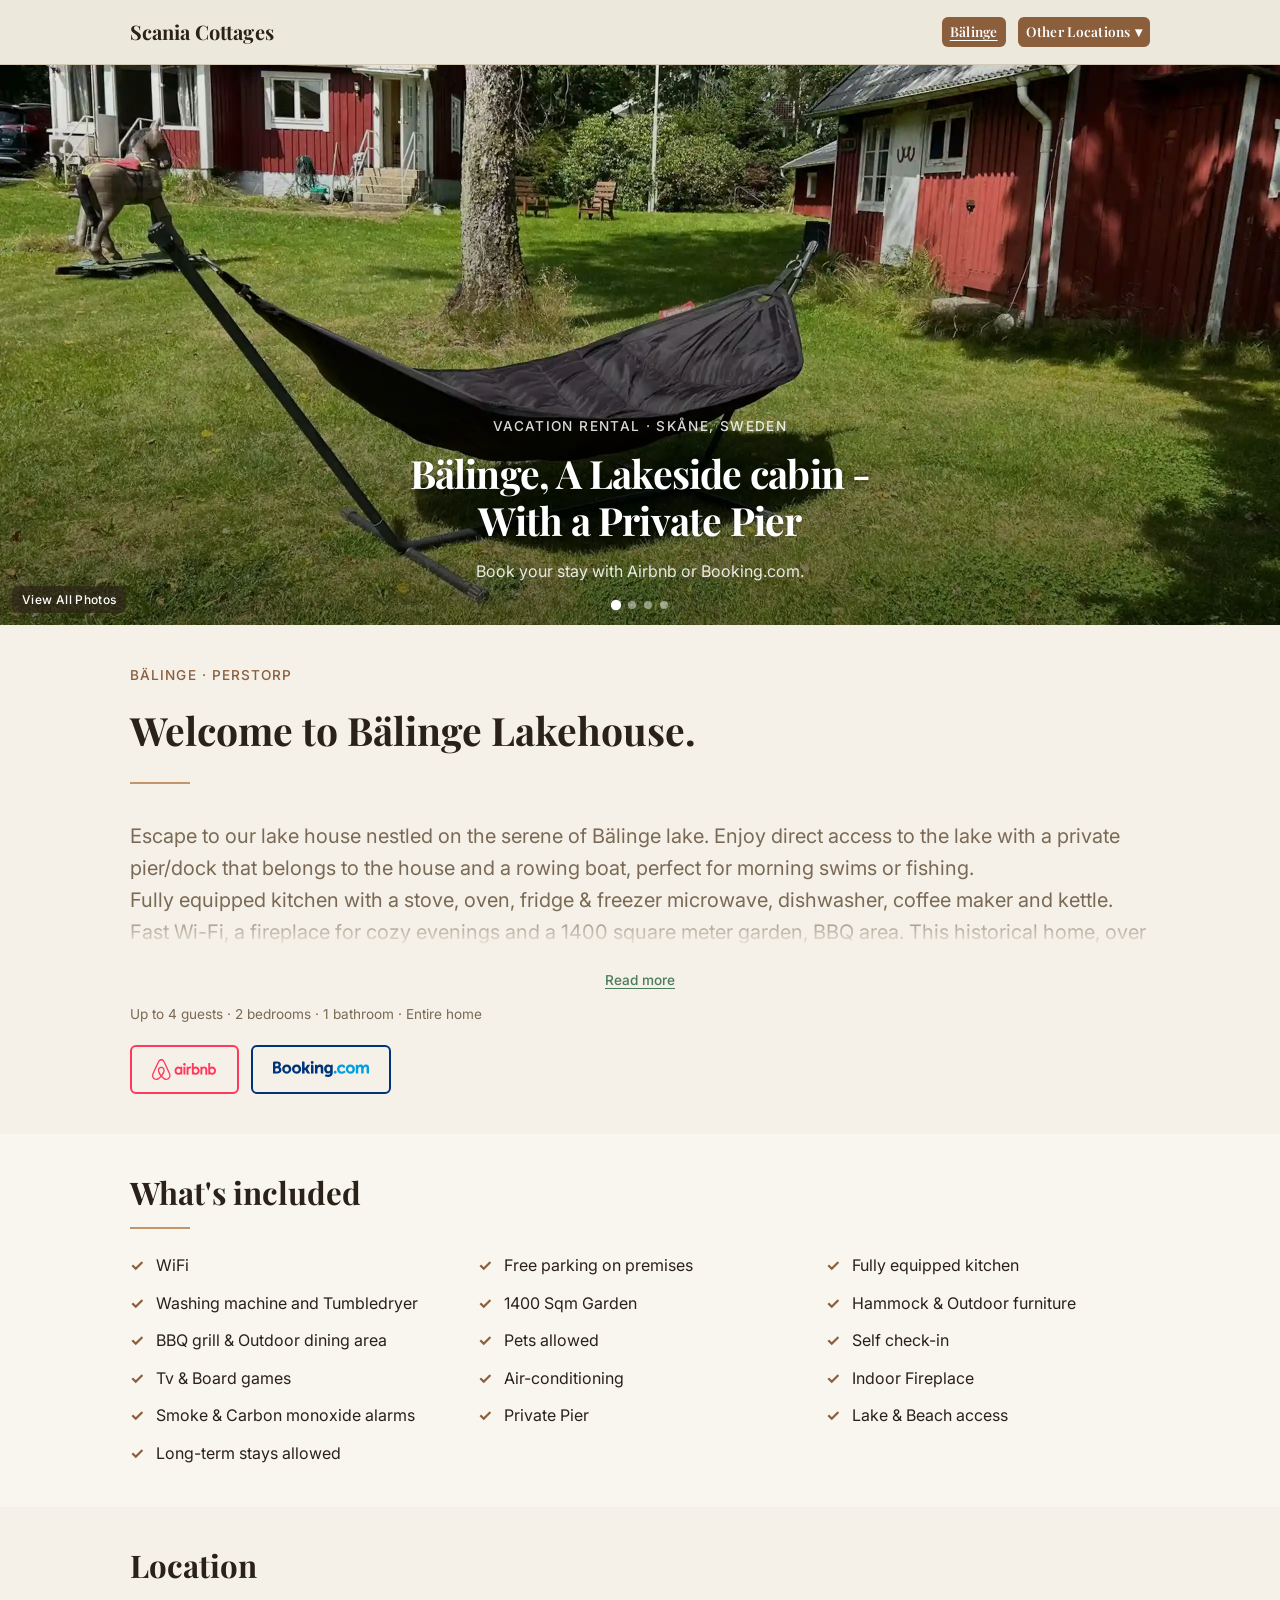
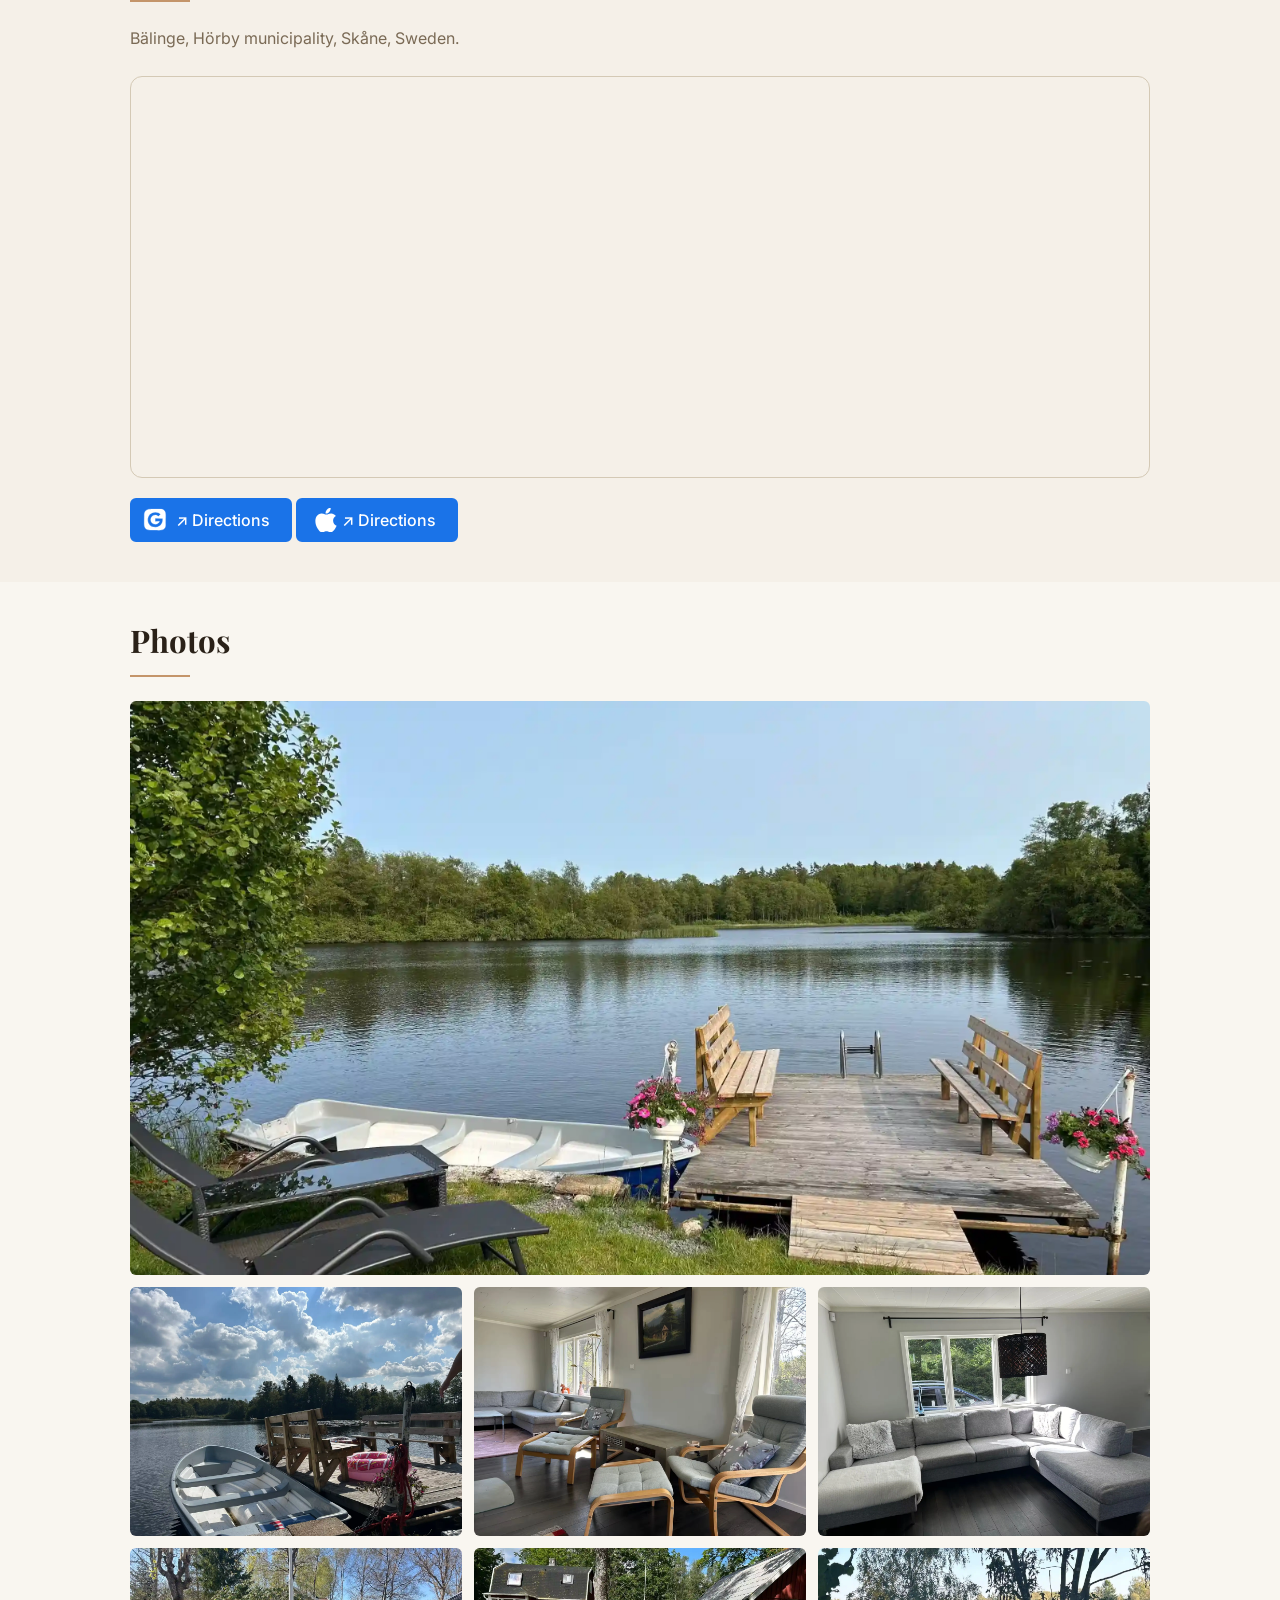
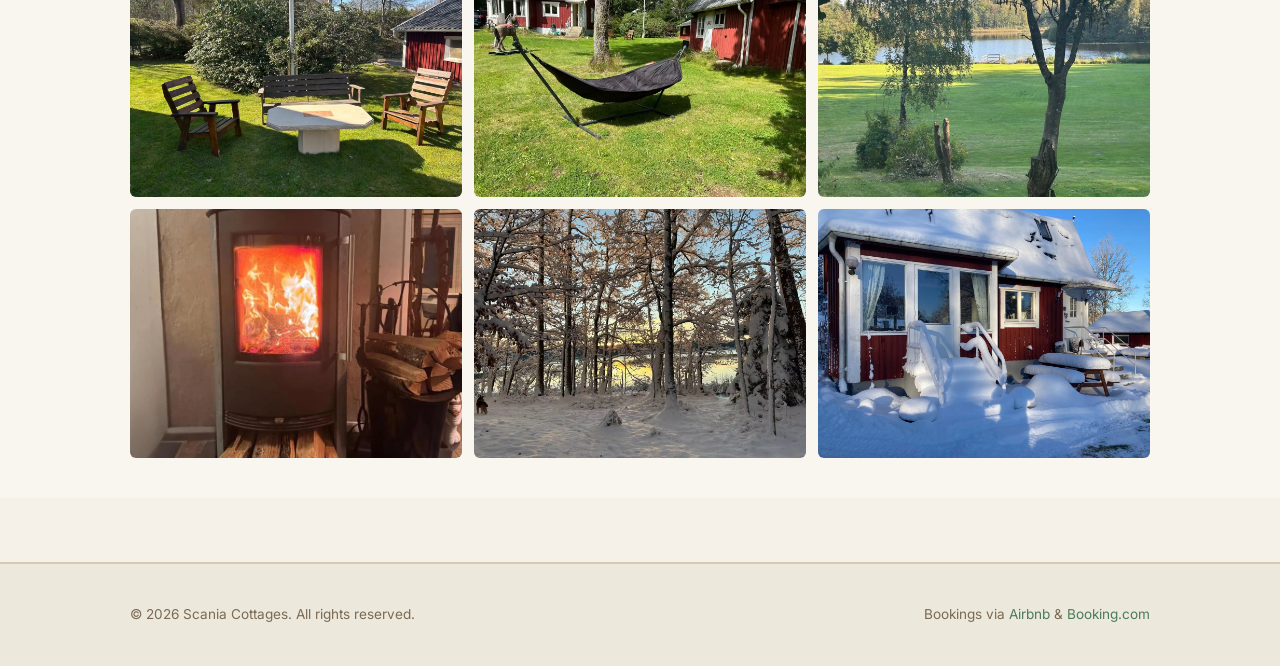
==== index.html @ afd73f27 "Filled out and started polishing Balinge Property page, corrections, added favicon altered behavior " ====
<!DOCTYPE html>
<!--
  index.html — Homepage (Bälinge)
  Airbnb & Booking.com Rentals Showcase Website
																  

  Page structure:
    1. <head>   — metadata, fonts, stylesheets
    2. <header> — site logo + navigation (same on all pages)
    3. <main>
         a. Hero image      — full-width, clicking opens the gallery lightbox
         b. Intro           — property title, description, quick facts
         c. Reviews         — two side-by-side image slideshows (Airbnb + Booking.com)
                              each with a static overall-rating image on top
         d. Map             — embedded Google Maps + Get Directions button
         e. Gallery         — photo grid (thumbnails open lightbox when clicked)
         f. Lightbox        — hidden overlay, activated by JS when photos are clicked
    4. <footer>
-->
<html lang="en">

<head>
  <!-- ============================================================
       META & SEO
	   
       charset: tells the browser this file uses UTF-8 text encoding
                (required for Swedish characters like ä, ö, å)
       viewport: makes the layout mobile-responsive
       description: shown in Google search results under the page title																	
																 
												   																	   
       ============================================================ -->
  <meta charset="UTF-8">
  <meta name="viewport" content="width=device-width, initial-scale=1.0">
  <meta name="description" content="Bälinge — Lake cottage with private pier by the lake in Bälinge, Skåne, Sweden. Book on Airbnb or Booking.com.">

  <title>Bälinge — Vacation Rental in Skåne, Sweden</title>

  <!-- ============================================================
       GOOGLE FONTS 
       We load two typefaces:
         - Playfair Display (headings): weight 700 (bold)
         - Inter (body text): weights 400 (normal) and 500 (medium)

       "display=swap" means the browser shows system fonts immediately
       while the custom fonts load in the background — no blank text.

       These must be loaded before style.css so the fonts are available
       when the stylesheet runs.							 								
       ============================================================ -->
  <link rel="preconnect" href="https://fonts.googleapis.com">
  <link rel="preconnect" href="https://fonts.gstatic.com" crossorigin>
  <link href="https://fonts.googleapis.com/css2?family=Inter:wght@400;500&family=Playfair+Display:wght@700&display=swap" rel="stylesheet">

  <!-- ============================================================
       STYLESHEETS
       ============================================================ -->
  <link rel="stylesheet" href="css/style.css">
  <link rel="stylesheet" href="css/gallery.css">
																	 

																   
			  
  <!-- ============================================================
       FAVICON
       TODO: Add a favicon.ico or favicon.png to the project root
       and uncomment the line below. A favicon is the small icon
       that appears in the browser tab.
       ============================================================ -->
  <link rel="icon" href="favicon.ico">
</head>

<body>

  <!-- ============================================================
       HEADER — identical on all pages
       Only change: aria-current="page" moves to the correct nav link
																	 

																		  
       ============================================================ -->
  <header class="site-header">
    <div class="container">

																	
      <!-- Site logo: clicking it always returns to the homepage -->
      <a href="./" class="site-logo">Scania Cottages</a>
        <!-- TODO: Finalize the client's preferred site/brand name -->

      <!-- aria-label names this nav region for screen readers,
           since a page can have more than one <nav> element -->
      <nav aria-label="Main navigation" class="nav">
        <!-- Current page — a real link back to this page. Styled
             identically to the "Other Locations" button, but it's an
             <a> since it's genuinely navigating (even if just to itself) -->
        <a href="./" class="nav-current" aria-current="page">Bälinge</a>

        <!-- Dropdown listing other properties. Only one entry today,
             but this structure holds more without needing a redesign
             once additional properties are added. -->
        <div class="nav-dropdown" data-nav-dropdown>
          <button
            class="nav-dropdown__toggle"
            data-nav-dropdown-toggle
            aria-haspopup="true"
            aria-expanded="false"
          >
            Other Locations
            <span class="nav-dropdown__caret" aria-hidden="true">▾</span>
          </button>

          <ul class="nav-dropdown__menu" data-nav-dropdown-menu>
            <li><a href="sodra-rorum/">Södra Rörum</a></li>
          </ul>
        </div>
      </nav>

    </div>
  </header>


																   
				   
																		   
																			
																	   
  <!-- ============================================================
       MAIN CONTENT
       <main> is a semantic landmark — there should be only one per page.
       It wraps all the unique content of this page (not the header/footer).
       ============================================================ -->
  <main>

    <!-- =========================================================
         HERO SLIDESHOW

         A full-width image banner that automatically cycles through
         multiple photos. JavaScript (gallery.js) handles the timing
         and transitions; CSS handles the fade effect.

         How it works:
           - All slides are stacked on top of each other
           - Only the slide with class "is-active" is visible (opacity: 1)
           - JS removes "is-active" from the current slide and adds it
             to the next one every X seconds — CSS fades between them
           - The dot buttons at the bottom let users jump to any slide

         Add as many .hero-slideshow__slide divs as you have photos.
         The first one has "is-active" so something is visible immediately
         before JavaScript runs.
																	 
         ========================================================= -->
    <section class="hero-slideshow" aria-label="Property photo slideshow">

      <!-- Small "view all photos" hint -->
      <span class="hero-slideshow__hint" aria-hidden="true">View All Photos</span>

      <!-- Slide track: all slides live here, stacked via CSS.
           Clicking anywhere on the track (not the dots) opens the lightbox
           at whichever photo is currently showing — handled in gallery.js -->
      <div class="hero-slideshow__track">

        <!-- Slide 1: visible on load (is-active) -->
        <div class="hero-slideshow__slide is-active">
          <img
            src="media/balinge/gallery/ext-01.webp"
            alt="Scenic view of the Swedish countryside"
            loading="eager"
            width="1600"
            height="900"
          >
          <!-- loading="eager" on the first slide: load immediately, don't wait -->
        </div>

        <!-- Slide 2 -->
        <div class="hero-slideshow__slide">
          <img
            src="media/balinge/gallery/pier-01.webp"
            alt="Bälinge Private Pier"
            loading="eager"
            width="1600"
            height="900"
          >
        </div>

        <!-- Slide 3 -->
        <div class="hero-slideshow__slide">
          <img
            src="media/balinge/gallery/lounge-01.webp"
            alt="Interior view of Living room"
            loading="eager"
            width="1600"
            height="900"
          >
        </div>

        <!-- Slide 4 -->
        <div class="hero-slideshow__slide">
          <img
            src="media/balinge/gallery/winter-01.webp"
            alt="Wintery Exterior view of Bälinge Lakehouse"
            loading="eager"
            width="1600"
            height="900"
          >
        </div>

        <!--       Add more slides by copying a <div class="hero-slideshow__slide">
                   block above. Also add a matching dot button below.
                   Store hero images in images/shared/ since they represent
                   both properties, not one specific property. -->

      </div><!-- end .hero-slideshow__track -->

      <!-- Overlay: text sits on top of the photos with a gradient behind it -->
      <div class="hero-slideshow__overlay">
        <p class="hero__eyebrow">Vacation Rental · Skåne, Sweden</p>
        <h1 class="hero__title">Bälinge, A Lakeside cabin - With a Private Pier</h1>
        <p class="hero__subtitle">
          Book your stay with Airbnb or Booking.com.
        </p>

      </div>

      <!-- Dot navigation — one dot per slide.
           aria-label gives screen readers a description of each button.
           The JS file reads data-index to know which slide to jump to. -->
      <div class="hero-slideshow__dots" aria-label="Slideshow navigation">
        <button class="hero-slideshow__dot is-active" data-index="0" aria-label="Go to slide 1"></button>
        <button class="hero-slideshow__dot" data-index="1" aria-label="Go to slide 2"></button>
        <button class="hero-slideshow__dot" data-index="2" aria-label="Go to slide 3"></button>
        <button class="hero-slideshow__dot" data-index="3" aria-label="Go to slide 4"></button>

      </div>

    </section><!-- end .hero-slideshow -->


    <!-- =========================================================
         INTRO — two-column layout on desktop:
           Left column:  eyebrow, title, description, quick facts, booking buttons
           Right column: YouTube live camera placeholder

         On mobile both columns stack vertically (left on top, right below).
         The placeholder width matches the booking buttons naturally because
         both columns share equal space in the grid.
         ========================================================= -->
    <section class="section property-intro" aria-labelledby="property-title">
      <div class="container">

													   

																  
								  

																								

								   
        <div class="intro-grid">


																	  
									
																		  
																			 
				
																   
																		

							 
																			
																					  
																					   
																					  
			   
				
										  
													  
																										  
							
						 
						  
			 
																			 
																	   

          <!-- -----------------------------------------------
               LEFT COLUMN — text and booking buttons
          ----------------------------------------------- -->
          <div class="intro-grid__text">

																			  
            <span class="eyebrow">Bälinge · Perstorp </span>


            <h1 id="property-title">Welcome to Bälinge Lakehouse. </h1>
            

            <hr class="divider--wood">
            <div class="read-more" data-read-more>
																			  
																	   
				  
																				 

            <p class="text-lead">
              Escape to our lake house nestled on the serene of Bälinge lake. 
              Enjoy direct access to the lake with a private pier/dock that belongs
              to the house and a rowing boat, perfect for morning swims 
              or fishing.
            </p>
            <p class="text-lead">
              Fully equipped kitchen with a stove, oven, fridge & freezer 
              microwave, dishwasher, coffee maker and kettle. Fast Wi-Fi, a fireplace 
              for cozy evenings and a 1400 square meter garden, BBQ area. 
              This historical home, over 100 years old, offers a perfect blend 
              of rustic charm and modern comforts.
            </p>
            <p class="text-lead">
              Söderåsens National Park is 29 km away, 
              and Ängelholm-Helsingborg Airport is 45 km from the property. 
              Water sports facilities are available, along with fishing,
              walking tours, bike tours, hiking, and diving.
              
              
              
            </p>
            </div>
            <button class="read-more__toggle" data-read-more-toggle>Read more</button>

												  

            <p class="intro-grid__facts">
              Up to 4 guests &middot; 2 bedrooms &middot; 1 bathroom &middot; Entire home
            </p>

            <!-- Booking buttons -->
            <div class="intro-grid__buttons">
													   
              <a
                  href="https://www.airbnb.co.uk/rooms/1323315106283045184"
                  class="btn btn-secondary btn-secondary--airbnb"
                  target="_blank"
                  rel="noopener noreferrer"
                >                
                  <img
                  src="media/shared/icons/airbnb.0.svg"
                  alt="View on Airbnb.co.uk"
                  class="btn__icon btn__icon--airbnb"
                  >
                </a>


                <a
                  href="https://www.booking.com/hotel/se/lake-cottage-with-private-pier-by-the-water.en-gb.html"
				  
                  class="btn btn-secondary btn-secondary--booking"
                  target="_blank"
                  rel="noopener noreferrer"
                >
                  <img src="media/shared/icons/booking.com.0.svg"
                  alt="View on Booking.com"
                  class="btn__icon"
                  >
                </a>
            </div>

          </div><!-- end .intro-grid__text -->

				  
													

          <!-- -----------------------------------------------
               RIGHT COLUMN — YouTube live camera placeholder

               When the live duck pond camera is ready:
                 1. Remove the entire .youtube-placeholder div
                 2. Replace it with a standard YouTube embed iframe:
																		  
																		

               <iframe
                 class="youtube-embed"
                 src="https://www.youtube.com/embed/LIVE_STREAM_ID?autoplay=1&mute=1"
                 title="Live duck pond camera at Sodra Rorum"
                 allow="autoplay; encrypted-media; picture-in-picture"
                 allowfullscreen
                 loading="lazy"
						 
						  
               ></iframe>

               The .intro-grid__media wrapper and its CSS will handle
               sizing automatically — no other changes needed.
               ----------------------------------------------- -->
          <div class="intro-grid__media">

            <!-- Placeholder box — remove and replace with iframe when live -->
            <div class="youtube-placeholder" aria-label="Live camera coming soon">

              <!-- Camera icon using a unicode emoji — no icon library needed -->
              <div class="youtube-placeholder__icon" aria-hidden="true">&#x1F4F9;</div>
              <!-- &#x1F4F9; renders as the video camera emoji in all modern browsers -->

              <p class="youtube-placeholder__text">Live duck pond camera</p>
              <p class="youtube-placeholder__sub">Coming soon</p>

            </div><!-- end .youtube-placeholder -->
																   
																	
														   
				  
																				 

          </div><!-- end .intro-grid__media -->
														   
																											 
				  

        </div><!-- end .intro-grid -->
      </div><!-- end .container -->
    </section>

														   
							   
					

    <!-- =========================================================
         AMENITIES
         ========================================================= -->
    <section class="section section--light" aria-labelledby="amenities-heading">
      <div class="container">
								 
					  
													   
											
													 
				   
					

        <h2 id="amenities-heading">What's included</h2>
        <hr class="divider--wood">

        <ul class="amenities-grid">
          <li class="amenity-item">WiFi</li>
          <li class="amenity-item">Free parking on premises</li>
          <li class="amenity-item">Fully equipped kitchen</li>
          <li class="amenity-item">Washing machine and Tumbledryer</li>
          <li class="amenity-item">1400 Sqm Garden</li>
          <li class="amenity-item">Hammock & Outdoor furniture</li>
          <li class="amenity-item">BBQ grill & Outdoor dining area</li>
          <li class="amenity-item">Pets allowed</li>
          <li class="amenity-item">Self check-in</li>
          <li class="amenity-item">Tv & Board games</li>
          <li class="amenity-item">Air-conditioning</li>
          <li class="amenity-item">Indoor Fireplace</li>
          <li class="amenity-item">Smoke & Carbon monoxide alarms</li>
          <li class="amenity-item">Private Pier</li>
          <li class="amenity-item">Lake & Beach access</li>
          <li class="amenity-item">Long-term stays allowed</li>
        </ul>

      </div>
    </section>


    <!-- =========================================================
         REVIEWS
         ========================================================= -->
    <section class="section section--warm" aria-labelledby="reviews-heading">
      <div class="container">

        <h2 id="reviews-heading">What guests say</h2>
        <hr class="divider--wood">

        <div class="reviews-grid">

          <div class="review-column">

            <p class="review-column__label">Airbnb</p>

            <div class="review-column__platform">
              <img
                src="media/balinge/reviews/airbnb-overall-review-07-26.jpg"
                alt="Bälinge overall rating on Airbnb"
              >
            </div>

            <div class="review-slideshow" data-review-slideshow>

              <div class="review-slide is-active">
                <img
                  src="media/balinge/reviews/airbnb-r1.jpg"
                  alt="Airbnb guest review screenshot 1"
                  loading="lazy"
                >
																 
										   
								   
				   
              </div>
																						   

              <div class="review-slide">
                <img
                  src="media/balinge/reviews/airbnb-r2.jpg"
                  alt="Airbnb guest review screenshot 2"
                  loading="lazy"
                >
              </div>

              <div class="review-slide">
                <img
                  src="media/balinge/reviews/airbnb-r3.jpg"
                  alt="Airbnb guest review screenshot 3"
                  loading="lazy"
                >
              </div>

              <div class="review-slide">
                <img
                  src="media/balinge/reviews/airbnb-r4.jpg"
                  alt="Airbnb guest review screenshot 4"
                  loading="lazy"
                >
              </div>

              <div class="review-slide">
                <img
                  src="media/balinge/reviews/airbnb-r5.jpg"
                  alt="Airbnb guest review screenshot 5"
                  loading="lazy"
                >
              </div>

            </div><!-- end .review-slideshow (Airbnb) -->
          </div><!-- end .review-column (Airbnb) -->

          <div class="review-column">

            <p class="review-column__label">Booking.com</p>

            <div class="review-column__platform">
              <img
                src="media/balinge/reviews/2booking-overall-review-07-26.jpg"
                alt="Bälinge overall rating on Booking.com"
              >
            </div>
											   

            <div class="review-slideshow" data-review-slideshow>

              <div class="review-slide is-active">
                <img
                  src="media/balinge/reviews/booking-r1.jpg"
                  alt="Booking.com guest review screenshot 1"
                  loading="lazy"
                >
              </div>

              <div class="review-slide">
                <img
                  src="media/balinge/reviews/booking-r2.jpg"
                  alt="Booking.com guest review screenshot 2"
                  loading="lazy"
                >
              </div>

              <div class="review-slide">
                <img
                  src="media/balinge/reviews/booking-r3.jpg"
                  alt="Booking.com guest review screenshot 3"
                  loading="lazy"
                >
              </div>

              <div class="review-slide">
                <img
                  src="media/balinge/reviews/booking-r4.jpg"
                  alt="Booking.com guest review screenshot 4"
                  loading="lazy"
                >
              </div>

              <div class="review-slide">
                <img
                  src="media/balinge/reviews/booking-r5.jpg"
                  alt="Booking.com guest review screenshot 5"
                  loading="lazy"
                >
              </div>

            </div><!-- end .review-slideshow (Booking.com) -->
          </div><!-- end .review-column (Booking.com) -->

        </div><!-- end .reviews-grid -->
      </div><!-- end .container -->
    </section><!-- end reviews section -->


        <!--=========================================================
         MAP SECTION

         An embedded Google Maps iframe shows the property location.
         A "Get Directions" button links to Google Maps // Or Apple Maps in a new tab
         so visitors can open it on their phone for navigation.

        =========================================================-->
    <section class="section" aria-labelledby="map-heading">
      <div class="container">

        <h2 id="map-heading">Location</h2>
        <hr class="divider--wood">

        <p style="color: var(--color-text-muted); margin-bottom: var(--space-6);">
          Bälinge, Hörby municipality, Skåne, Sweden.
        
																	
															 
        </p>

        <!-- Embedded Google Maps iframe The title attribute is required for accessibility (screen readers). -->
        <div class="map-wrapper">
          <iframe
            title="Map showing the location of Bälinge"
            src="https://www.google.com/maps/embed?pb=!1m18!1m12!1m3!1d2216.489346655429!2d13.365500812424905!3d56.25233067316166!2m3!1f0!2f0!3f0!3m2!1i1024!2i768!4f13.1!3m3!1m2!1s0x46516105625f5273%3A0x8450819961f90cd2!2sB%C3%A4linge%20326%2C%20284%2092%20Perstorp!5e0!3m2!1sen!2sse!4v1783931512807!5m2!1sen!2sse"
            width="100%" 
            height="400" 
            style="border: 0; border-radius: var(--border-radius-lg);"
            allowfullscreen=""
            loading="lazy"
            referrerpolicy="no-referrer-when-downgrade">
            </iframe>
        </div>

        <!-- Get Directions button — opens Google Maps in a new tab -->
        <div style="margin-top: var(--space-5);">
          <a
            href="https://www.google.com/maps/place/B%C3%A4linge+326,+284+92+Perstorp/@56.2523307,13.3655008,17z/data=!4m6!3m5!1s0x46516105625f5273:0x8450819961f90cd2!8m2!3d56.2523307!4d13.3680811!16s%2Fg%2F11c4slxkd1?entry=ttu&g_ep=EgoyMDI2MDcwOC4wIKXMDSoASAFQAw%3D%3D"
            class="btn btn-directions--google"
            target="_blank"
            rel="noopener noreferrer"
          >
            <img src="./media/shared/icons/googlepin-svgrepo.0.svg"
             alt="" 
             class="btn__icon btn__icon--googlemaps"
             >
          
            ↗ Directions
          </a>

          <a
             href="https://maps.apple.com/place?address=B%C3%A4linge+326%2C+284+92+Perstorp%2C+Sweden&coordinate=56.252282%2C13.368065&name=B%C3%A4linge+326"          
             class="btn btn-directions--apple"
             target="_blank"
             rel="noopener noreferrer"
          > 
            <img src="./media/shared/icons/apple-svgrepo.0.svg"
             alt="" 
             class="btn__icon  btn__icon--applmaps "
             >
          
            ↗ Directions
          </a>

        </div>

      </div>
    </section>


    <!-- =========================================================
         PHOTO GALLERY
         ========================================================= -->
    <section class="section section--light" id="gallery" aria-labelledby="gallery-heading">
      <div class="container">

        <h2 id="gallery-heading">Photos</h2>
        <hr class="divider--wood">

        <!--=========================================================
          Visible photo grid — these are the thumbnails visitors see.
          Clicking any of them opens the lightbox at the matching image.
          Order here does NOT have to match the lightbox order. 
         =========================================================-->
        <div class="photo-grid">

          <div class="photo-grid__item photo-grid__item--featured">
            <img
              src="media/balinge/gallery/pier-01.webp"
              alt="Bälinge private pier"
              loading="lazy"
            >
          </div>

          <div class="photo-grid__item">
            <img
              src="media/balinge/gallery/pier-02.webp"
              alt="Pier at Bälinge"
              loading="lazy"
            >
          </div>

          <div class="photo-grid__item">
            <img
              src="media/balinge/gallery/lounge-01.webp"
              alt="Living room at Bälinge"
              loading="lazy"
            >
          </div>

          <div class="photo-grid__item">
            <img
              src="media/balinge/gallery/lounge-02.webp"
              alt="Big lounge area with comfy sofas"
              loading="lazy"
            >
          </div>

          <div class="photo-grid__item">
            <img
              src="media/balinge/gallery/ext-03.webp"
              alt="Outdoor seating area"
              loading="lazy"
            >
          </div>

          <div class="photo-grid__item">
            <img
              src="media/balinge/gallery/ext-01.webp"
              alt="Scenic view of Bälinge"
              loading="lazy"
            >
          </div>

          <div class="photo-grid__item">
            <img
              src="media/balinge/gallery/ext-02.webp"
              alt="Open green by the lake at Bälinge"
              loading="lazy"
            >
          </div>

          <div class="photo-grid__item">
            <img
              src="media/balinge/gallery/winter-02.webp"
              alt="Cozy fireplace at Bälinge Lakehouse"
              loading="lazy"
            >
          </div>

          <div class="photo-grid__item">
            <img
              src="media/balinge/gallery/winter-03.webp"
              alt="View of Bälinge lake through snowy trees on a sunny winter day"
              loading="lazy"
            >
          </div>

          <div class="photo-grid__item">
            <img
              src="media/balinge/gallery/winter-01.webp"
              alt="Wintery exterior view of Bälinge Lakehouse"
              loading="lazy"
            >
          </div>

        </div><!-- end .photo-grid -->
      </div><!-- end .container -->


      <!-- =========================================================
           FULL GALLERY (hidden)
           This is the single source of truth for the lightbox.
           - Put ALL images you want in the lightbox here
           - The order of these <img> tags = the order in the lightbox
           - Visitors never see this list
           ========================================================= -->
      <div class="gallery-full" hidden aria-hidden="true">

        <!-- Current images (same files you already have) -->
        <img src="media/balinge/gallery/pier-01.webp" alt="Bälinge private pier">
        <img src="media/balinge/gallery/pier-02.webp" alt="Pier at Bälinge">
        <img src="media/balinge/gallery/pier-03.webp" alt="Fishing by the pier at Bälinge">
        <img src="media/balinge/gallery/lounge-01.webp" alt="Living room at Bälinge Lakehouse">
        <img src="media/balinge/gallery/lounge-02.webp" alt="Big lounge area with comfy sofas at Bälinge Lakehouse">
        <img src="media/balinge/gallery/lounge-03.webp" alt="Roomy dining area in open plan lounge at Bälinge Lakehouse">
        <img src="media/balinge/gallery/kitchen-01.webp" alt="Garden view from kitchen window at Bälinge Lakehouse">
        <img src="media/balinge/gallery/kitchen-02.webp" alt="Modern kitchen at Bälinge Lakehouse">
        <img src="media/balinge/gallery/kitchen-03.webp" alt="Kitchen utensils and appliances at Bälinge Lakehouse">
        <img src="media/balinge/gallery/bathroom-01.webp" alt="Modern Shower and washing machine at Bälinge Lakehouse">
        <img src="media/balinge/gallery/bathroom-02.webp" alt="Modern shower at Bälinge Lakehouse">
        <img src="media/balinge/gallery/bathroom-03.webp" alt="Toilet and sink">
        <img src="media/balinge/gallery/bedroom-01.webp" alt="King-size bed and bunk bed in the bedroom at Bälinge Lakehouse">
        <img src="media/balinge/gallery/bedroom-03.webp" alt="Children's Bunkbed at Bälinge Lakhouse">
        <img src="media/balinge/gallery/bedroom-04.webp" alt="Bedroom with 2 single beds at Bälinge Lakehouse">
        <img src="media/balinge/gallery/ext-03.webp" alt="Outdoor seating area at Bälinge Lakehouse">
        <img src="media/balinge/gallery/ext-01.webp" alt="Scenic view of hammock at Bälinge Lakehouse">
        <img src="media/balinge/gallery/ext-02.webp" alt="Open green by the lake at Bälinge">
        <img src="media/balinge/gallery/ext-04.webp" alt="Picnic table at Bälinge Lakehouse">
        <img src="media/balinge/gallery/activities-01.webp" alt="Harvest after peaceful chanterelle picking near Lakehouse">
        <img src="media/balinge/gallery/activities-02.webp" alt="Fishing at Bälinge lake">
        <img src="media/balinge/gallery/activities-03.webp" alt="Berrypicking at Bälinge">
        <img src="media/balinge/gallery/activities-04.webp" alt="Chanterelle cooking in kitchen at Bälinge Lakehouse">
        <img src="media/balinge/gallery/winter-02.webp" alt="Cozy fireplace at Bälinge Lakehouse">
        <img src="media/balinge/gallery/winter-03.webp" alt="View of Bälinge lake through snowy trees on a sunny winter day">
        <img src="media/balinge/gallery/winter-01.webp" alt="Wintery exterior view of Bälinge Lakehouse">
        <img src="media/balinge/gallery/winter-04.webp" alt="Iceskating on the frozen lake in Bälinge">
        <img src="media/balinge/gallery/winter-05.webp" alt="Exterior view of Bälinge in snowy wintertimes">
        

      </div><!-- end .gallery-full -->

    </section><!-- end gallery section -->


    <!-- =========================================================
                          LIGHTBOX
      ========================================================= -->
    <div class="lightbox" role="dialog" aria-modal="true" aria-label="Photo lightbox">

      <img class="lightbox__image" src="" alt="">

      <button class="lightbox__btn lightbox__close" aria-label="Close photo viewer">
        &times;
      </button>

      <button class="lightbox__btn lightbox__prev" aria-label="Previous photo">
        &#8249;
      </button>

      <button class="lightbox__btn lightbox__next" aria-label="Next photo">
        &#8250;
      </button>

      <div class="lightbox__counter" aria-live="polite"></div>

    </div><!-- end .lightbox -->

  </main><!-- end <main> -->


  <!-- ============================================================
       FOOTER
       Minimal by design — the site's job is to send visitors to
       the booking platforms, not to keep them on this page.
       ============================================================ -->
  <footer class="site-footer">
    <div class="container">

      <p class="footer-note">
        <!-- &copy; is the © copyright symbol in HTML -->
        &copy; <span id="footer-year"></span> Scania Cottages. All rights reserved.
        <!-- TODO: Finalize the client's preferred site/brand name -->
      </p>

      <p class="footer-note">
        Bookings via
        <a
          href="https://www.airbnb.com"
          class="link"
          target="_blank"
          rel="noopener noreferrer"
        >Airbnb</a>
        &amp;
        <a
          href="https://www.booking.com"
          class="link"
          target="_blank"
          rel="noopener noreferrer"
        >Booking.com</a>
      </p>

    </div>
  </footer>


  <!-- ============================================================
       SCRIPTS
       Placed at the bottom of <body> so the HTML renders before
       JavaScript runs. This makes the page feel faster.
       ============================================================ -->

  <!-- Auto-update copyright year so the footer never shows a stale year -->
  <script>
    document.getElementById('footer-year').textContent = new Date().getFullYear();
  </script>

  <!-- The hero slideshow's logic (auto-advance, dots, swipe, and
       clicking through to the gallery) now lives in gallery.js
       (Section 4) instead of an inline script here — it needs to
       share code with the lightbox, which also lives in gallery.js. -->

  <!-- gallery.js handles:
       - Lightbox (open/close/navigate/keyboard/swipe)
       - Review slideshow auto-advance
       - Read More toggle
       - Hero slideshow (auto-advance, dots, swipe, gallery click-through)
       This page lives at the site root, so the path is js/gallery.js
       (no ../ needed, unlike the sodra-rorum/ subpage). -->

  <script src="js/gallery.js"></script>

</body>
</html>
---- css/style.css ----
/* =============================================================
   style.css — Global styles for Airbnb Showcase Website
   Properties: Södra Rörum (Hörby, Skåne) and Bälinge (Skåne)

   Structure of this file:
     1. CSS Custom Properties (design tokens)
     2. Reset & base
     3. Typography scale
     4. Layout utilities
     5. Header & navigation
     6. Footer
     7. Buttons & links
     8. Property cards (homepage)
     9. Hero slideshow
    10. Amenities list
    11. Photo grid (property pages)
    12. Responsive overrides (desktop)

   All visual decisions (colors, fonts, spacing) are controlled
   via the custom properties in section 1. To retheme the site,
   you only need to edit that section.
   ============================================================= */


/* =============================================================
   1. CSS CUSTOM PROPERTIES (design tokens)

   "Custom properties" are CSS variables. They start with --.
   You set them once here and reference them anywhere in the file
   with var(--name). This means changing a color in one place
   updates it everywhere on the site.
   ============================================================= */

:root {
  /* --- Colors --- */

  /* Backgrounds: warm parchment tones — not stark white, not beige-grey */
  --color-bg:           #F5F0E8;  /* Page background: warm parchment */
  --color-surface:      #EDE8DC;  /* Cards, nav, footer: slightly deeper cream */
  --color-surface-alt:  #F9F6F0;  /* Near-white cream: alternating sections */

  /* Text: warm browns instead of cold greys */
  --color-text:         #2A2118;  /* Deep warm brown: primary text */
  --color-text-muted:   #7A6A55;  /* Mid warm brown: captions, subtitles */

  /* Accent palette */
  --color-accent:       #4A7C59;  /* Earthy forest green: primary interactive */
  --color-accent-hover: #395E44;  /* Darker green for hover states */
  --color-wood:         #8B5E3C;  /* Wood tone: card accents, borders, eyebrows */
  --color-wood-light:   #C4956A;  /* Lighter wood: decorative dividers */
  --color-wood-dark:    #6C492F;  /* Wood mixed with ~20% black — hover for solid wood-filled buttons */

   /* Brand palette */
  --color-airbnb:  #FF385C;  /* Airbnb brand pink — used only for Airbnb button */
  --color-booking: #003479;  /* Booking.com brand blue — used only for Booking.com button */
  --color-airbnb-tint:  rgba(255, 56, 92, 0.15);  /* Airbnb pink at 30% — hover background */
  --color-booking-tint: rgba(0, 52, 121, 0.25);   /* Booking.com blue at 30% — hover background */
  --color-google-maps:       #1A73E8;  /* Google Maps directions-button blue */
  --color-apple-maps:        #1A73E8;  /* Apple system blue (using google blue for both, but here is appl hex #007AFF*/
  --color-hover-tint-black: rgba(0, 0, 0, 0.15);  /* black at 10% — used to darken solid buttons on hover */

  /* Borders and dividers */
  --color-border:       #D4C9B5;  /* Warm sand: standard dividers */
  --color-border-strong:#B8A898;  /* Slightly stronger: card outlines */

  /* --- Typography --- */
  /* Playfair Display: a quality serif for headings — unhurried and warm */
  /* Inter: clean, highly readable sans-serif for body text */
  --font-heading: 'Playfair Display', Georgia, serif;
  --font-body:    'Inter', system-ui, -apple-system, sans-serif;

  /* Type scale — each step is ~1.25x the previous (Major Third scale) */
  --text-sm:   0.85rem;   /* ~13.6px — captions, labels */
  --text-base: 1rem;      /* 16px    — body text */
  --text-lg:   1.25rem;   /* ~20px   — lead paragraphs */
  --text-xl:   1.563rem;  /* ~25px   — section headings */
  --text-2xl:  1.953rem;  /* ~31px   — page titles */
  --text-3xl:  2.441rem;  /* ~39px   — hero headline */

  /* Line heights */
  --leading-tight:  1.2;  /* Headings */
  --leading-normal: 1.6;  /* Body text: generous for readability */

  /* Font weights */
  --weight-normal:   400;
  --weight-medium:   500;
  --weight-semibold: 600;  /* Between medium and bold — used for the nav badge */
  --weight-bold:     700;
  --weight-boldbold: 850;  /* Extra-bold for hero headline — heavier than normal bold, but not black */

  /* --- Spacing scale ---
     All spacing uses multiples of a 4px base unit.
     This keeps rhythm consistent throughout the layout. */
  --space-1:  0.25rem;   /* 4px  */
  --space-2:  0.5rem;    /* 8px  */
  --space-3:  0.75rem;   /* 12px */
  --space-4:  1rem;      /* 16px */
  --space-5:  1.25rem;   /* 20px */
  --space-6:  1.5rem;    /* 24px */
  --space-8:  2rem;      /* 32px */
  --space-10: 2.5rem;    /* 40px */
  --space-12: 3rem;      /* 48px */
  --space-14: 2.5rem;    /* 40px */
  --space-16: 4rem;      /* 64px */
  --space-20: 5rem;      /* 80px */

  /* --- Layout --- */
  --max-width:        1100px;        /* Maximum content width, centered on wide screens */
  --page-padding:     var(--space-5);/* Horizontal padding on mobile (20px) */
  --border-radius:    6px;
  --border-radius-lg: 12px;

  /* --- Shadows ---
     Warm-tinted shadows to match the earthy palette.
     A cold grey shadow would feel out of place here. */
  --shadow-sm: 0 1px 4px rgba(90, 60, 30, 0.10), 0 1px 2px rgba(90, 60, 30, 0.07);
  --shadow-md: 0 4px 16px rgba(90, 60, 30, 0.13), 0 2px 4px rgba(90, 60, 30, 0.07);

  /* --- Transitions ---
     Used for hover effects. "ease" accelerates then decelerates naturally. */
  --transition-fast:   150ms ease;
  --transition-normal: 250ms ease;
}


/* =============================================================
   2. RESET & BASE

   Browsers have their own default styles that differ from each
   other. A reset neutralizes them so we start from a clean slate.
   ============================================================= */

/* "Box sizing" controls how width/height are calculated.
   border-box means padding and borders are included in the
   element's total width — much more intuitive to work with. */
*, *::before, *::after {
  box-sizing: border-box;
  margin: 0;
  padding: 0;
}

html {
  /* Smooth scrolling when clicking anchor links (e.g. #about) */
  scroll-behavior: smooth;

  /* Prevent text from scaling oddly when orientation changes on mobile */
  -webkit-text-size-adjust: 100%;
}

body {
  font-family: var(--font-body);
  font-size: var(--text-base);
  font-weight: var(--weight-normal);
  line-height: var(--leading-normal);
  color: var(--color-text);
  background-color: var(--color-bg);

  /* Improves text rendering on most screens */
  -webkit-font-smoothing: antialiased;
  -moz-osx-font-smoothing: grayscale;
}

/* Images should never overflow their containers */
img {
  max-width: 100%;
  height: auto;
  display: block;
}

/* Remove default list bullets — we add our own styling when needed */
ul, ol {
  list-style: none;
}

/* Links inherit text color by default (we style them specifically below) */
a {
  color: inherit;
  text-decoration: none;
}


/* =============================================================
   3. TYPOGRAPHY SCALE

   These classes let you apply the type scale to any element.
   Example: <p class="text-muted">Some secondary note...</p>
   ============================================================= */

h1, h2, h3, h4, h5, h6 {
  font-family: var(--font-heading);
  font-weight: var(--weight-bold);
  line-height: var(--leading-tight);
  color: var(--color-text);
}

h1 { font-size: var(--text-3xl); }
h2 { font-size: var(--text-2xl); }
h3 { font-size: var(--text-xl); }
h4 { font-size: var(--text-lg); }

p {
  font-size: var(--text-base);
  line-height: var(--leading-normal);
  color: var(--color-text);
}

/* A larger lead paragraph, used for property summaries and intros */
.text-lead {
  font-size: var(--text-lg);
  line-height: var(--leading-normal);
  color: var(--color-text-muted);
}

/* Muted/secondary text — captions, helper text, fine print */
.text-muted {
  color: var(--color-text-muted);
  font-size: var(--text-sm);
}

/* Small uppercase label above a heading — e.g. "Property · Skåne"
   Uses wood tone rather than green: warmer, less like a UI tag */
.eyebrow {
  font-family: var(--font-body);
  font-size: var(--text-sm);
  font-weight: var(--weight-medium);
  letter-spacing: 0.08em;
  text-transform: uppercase;
  color: var(--color-wood);
  display: block;
  margin-bottom: var(--space-2);
}


/* =============================================================
   4. LAYOUT UTILITIES

   Reusable layout building blocks used throughout all pages.
   ============================================================= */

/* .container centers content and adds horizontal padding.
   Every section's content should wrap in this. */
.container {
  width: 100%;
  max-width: var(--max-width);
  margin-left: auto;
  margin-right: auto;
  padding-left: var(--page-padding);
  padding-right: var(--page-padding);
}

/* .section adds vertical breathing room between page sections.
   Slightly tighter than a typical blog/marketing site — these pages
   are content-dense (photos, reviews, map) so compact spacing feels better. */
.section {
  padding-top: var(--space-10);
  padding-bottom: var(--space-10);
}

/* Near-white cream — used for alternating section backgrounds */
.section--light {
  background-color: var(--color-surface-alt);
}

/* Warm mid-tone — used for the about section and similar */
.section--warm {
  background-color: var(--color-surface);
}

/* Standard full-width horizontal divider */
.divider {
  border: none;
  border-top: 1px solid var(--color-border);
  margin: var(--space-8) 0;
}

/* Short wood-tone decorative rule — placed under major headings.
   60px wide so it reads as an accent, not a structural line. */
.divider--wood {
  border: none;
  border-top: 2px solid var(--color-wood-light);
  width: 60px;
  margin: var(--space-4) 0 var(--space-6);
}

/* Screen-reader only — visually hidden but accessible to assistive tech.
   Used for context that is visually obvious but needs to be explicit
   for screen readers (e.g. "opens in new tab"). */
.sr-only {
  position: absolute;
  width: 1px;
  height: 1px;
  padding: 0;
  margin: -1px;
  overflow: hidden;
  clip: rect(0, 0, 0, 0);
  white-space: nowrap;
  border-width: 0;
}


/* =============================================================
   5. HEADER & NAVIGATION
   ============================================================= */

.site-header {
  background-color: var(--color-surface);
  border-bottom: 1px solid var(--color-border);

  /* sticky: the header stays at the top of the screen while scrolling */
  position: sticky;
  top: 0;
  z-index: 100;  /* Sits above all page content */
}

.site-header .container {
  display: flex;
  align-items: center;
  justify-content: space-between;
  height: 64px;  /* Fixed header height */
}

/* The site name / logo text */
.site-logo {
  font-family: var(--font-heading);
  font-size: var(--text-lg);
  font-weight: var(--weight-bold);
  color: var(--color-text);
  text-decoration: none;
  letter-spacing: 0.002em;
  transition: color var(--transition-fast);
}

.site-logo:hover {
  color: var(--color-wood);
}

/* Navigation: shows which property page you're currently on as a
   static badge (not a link — there's nowhere for it to go), plus
   a dropdown for switching to other properties. */
.nav {
  display: flex;
  align-items: center;
  gap: var(--space-3);
}

/* --- "You are here" badge ---
   A solid rounded box rather than an underlined link, so it reads
   clearly as "this is where you are" rather than "click me". */
.nav-current {
  display: inline-block;
  background-color: var(--color-wood);
  color: #FFFFFF;
  font-family: var(--font-heading);
  font-size: var(--text-sm);
  font-weight: var(--weight-semibold);
  letter-spacing: 0.02em;
  line-height: 1;          /* Locks box height so the underline below
                               can't make this look taller than its twin */
  text-decoration: underline;
  text-underline-offset: 3px;
  padding: var(--space-2) var(--space-2);
  border-radius: var(--border-radius);
  white-space: nowrap;    /* Never let the label wrap to a second line */
  transition: background-color var(--transition-fast);
}

.nav-current:hover {
  background-color: var(--color-wood-dark);
}

/* --- "Other Locations" dropdown --- */

/* Wrapping element anchors the dropdown panel below the button */
.nav-dropdown {
  position: relative;
}

.nav-dropdown__toggle {
  display: inline-flex;
  align-items: center;
  gap: var(--space-1);
  background-color: var(--color-wood);
  color: #FFFFFF;
  border: none;
  font-family: var(--font-heading);
  font-size: var(--text-sm);
  font-weight: var(--weight-semibold);
  letter-spacing: 0.02em;
  line-height: 1;          /* Matches .nav-current so both boxes are the same height */
  cursor: pointer;
  padding: var(--space-2) var(--space-2);
  border-radius: var(--border-radius);
  white-space: nowrap;    /* Never let "Other Locations" wrap to two lines */
  transition: background-color var(--transition-fast),
              border-radius var(--transition-fast);
}

.nav-dropdown__toggle:hover,
.nav-dropdown.is-open .nav-dropdown__toggle {
  background-color: var(--color-wood-dark);
}

/* When open, square off the bottom corners so the menu attaches flush */
.nav-dropdown.is-open .nav-dropdown__toggle {
  border-bottom-left-radius: 0;
  border-bottom-right-radius: 0;
}

/* Small caret that flips upside-down while the dropdown is open */
.nav-dropdown__caret {
  font-size: 1em;
  font-weight: var(--weight-bold);
  transition: transform var(--transition-fast);
}

.nav-dropdown.is-open .nav-dropdown__caret {
  transform: rotate(180deg);
}

/* The dropdown panel — hidden until gallery.js adds "is-open".
   width: 100% makes it exactly match the toggle button above it
   (its containing block, .nav-dropdown, is only as wide as that
   button, since neither has been told to grow).
   Attached look: sits directly under the toggle (no gap), square top
   corners, rounded bottom corners — forming one continuous shape. */
.nav-dropdown__menu {
  display: none;
  position: absolute;
  top: 100%;
  right: 0;
  width: 100%;
  background-color: var(--color-wood);
  border-radius: 0 0 var(--border-radius) var(--border-radius);
  box-shadow: var(--shadow-md);
  padding: var(--space-1);
  z-index: 50;
}

.nav-dropdown.is-open .nav-dropdown__menu {
  display: block;
}

.nav-dropdown__menu a {
  display: block;
  padding: var(--space-1) var(--space-1);
  border-radius: var(--border-radius);
  font-family: var(--font-heading);
  font-size: var(--text-sm);
  color: var(--color-bg);  /* Creamy parchment — same family as the page background */
  transition: background-color var(--transition-fast);
}

.nav-dropdown__menu a:hover {
  background-color: var(--color-wood-dark);
}


/* =============================================================
   6. FOOTER
   ============================================================= */

.site-footer {
  background-color: var(--color-surface);
  border-top: 2px solid var(--color-border);
  padding: var(--space-10) 0;
  margin-top: var(--space-16);
}

.site-footer .container {
  display: flex;
  flex-direction: column;  /* Stack vertically on mobile */
  gap: var(--space-4);
  align-items: center;
  text-align: center;
}

.footer-note {
  font-size: var(--text-sm);
  color: var(--color-text-muted);
}


/* =============================================================
   7. BUTTONS & LINKS
   ============================================================= */

/* Shared base styles for both button variants */
.btn {
  display: inline-flex;
  align-items: center;
  justify-content: center;
  gap: var(--space-2);
  font-family: var(--font-body);
  font-size: var(--text-base);
  font-weight: var(--weight-medium);
  line-height: 1;
  min-height: 44px; /* or whatever height looks right */
  padding: var(--space-3) var(--space-5);
  border-radius: var(--border-radius);
  border: 2px solid transparent;
  cursor: pointer;
  text-decoration: none;
  white-space: nowrap;
  transition: background-color var(--transition-fast),
              color var(--transition-fast),
              border-color var(--transition-fast);
}

/* Focus ring: important for keyboard and accessibility navigation */
.btn:focus-visible {
  outline: 3px solid var(--color-accent);
  outline-offset: 3px;
}

/* Primary button: filled green */
.btn-primary {
  background-color: var(--color-accent);
  color: #FFFFFF;
  border-color: var(--color-accent);
}

.btn-primary:hover {
  background-color: var(--color-accent-hover);
  border-color: var(--color-accent-hover);
}

/* Secondary button: wood-tone outline, fills on hover */
.btn-secondary {
  background-color: transparent;
  color: var(--color-wood);
  border-color: var(--color-wood);
}

.btn-secondary:hover {
  background-color: var(--color-wood);
  color: #FFFFFF;
}

.btn-secondary--airbnb {
  color: var(--color-airbnb);
  border-color: var(--color-airbnb);
}
.btn-secondary--airbnb:hover {
  background-color: var(--color-airbnb-tint);
}

.btn-secondary--booking {
  color: var(--color-booking);
  border-color: var(--color-booking);
}
.btn-secondary--booking:hover {
  background-color: var(--color-booking-tint);
}

.btn-directions--google {
  background-color: var(--color-google-maps);
  border-color: var(--color-google-maps);
  color: #FFFFFF;
}
.btn-directions--google:hover {
  background-image: linear-gradient(var(--color-hover-tint-black), var(--color-hover-tint-black));
}

.btn-directions--apple {
  background-color: var(--color-apple-maps);
  border-color: var(--color-apple-maps);
  color: #FFFFFF;
}
.btn-directions--apple:hover {
  background-image: linear-gradient(var(--color-hover-tint-black), var(--color-hover-tint-black));
}

/* Small button variant — used in compact contexts */
.btn--sm {
  font-size: var(--text-sm);
  padding: var(--space-2) var(--space-4);
}

/* icon inside button */
.btn__icon {
  object-fit: contain;
  height: 1em;
  width: auto;
  flex-shrink: 0;

}

/* Airbnb's logo has more internal padding baked into its SVG viewBox
   than the Booking.com one, so it renders visually smaller at the
   same font-relative height. Bump it up slightly to match. */
.btn__icon--airbnb {
  height: 1.26em; /* tweak this number until it visually matches Booking.com */
}

/* This Google Maps pin SVG has more empty space baked into its
   viewBox than the other icons, so it renders visually smaller
   at the same font-relative height. Bump it up to match. */
.btn__icon--googlemaps {
  transform: scale(3.0) translateY(-1px);
}

.btn__icon--applmaps {
  transform: scale(1.550);
}

/* Inline text link */
.link {
  color: var(--color-accent);
  text-decoration: underline;
  text-decoration-color: transparent;
  text-underline-offset: 3px;
  transition: text-decoration-color var(--transition-fast);
}

.link:hover {
  text-decoration-color: var(--color-accent);
}


/* =============================================================
   9. HERO SLIDESHOW

   A full-width image banner at the top of the homepage.
   JavaScript (gallery.js) cycles through multiple photos
   automatically every few seconds.

   Structure used in index.html:

     <section class="hero-slideshow">
       <div class="hero-slideshow__track">
         <div class="hero-slideshow__slide is-active">
           <img src="..." alt="...">
         </div>
         <div class="hero-slideshow__slide">
           <img src="..." alt="...">
         </div>
         ...
       </div>
       <div class="hero-slideshow__overlay">
         <p class="hero__eyebrow">...</p>
         <h1 class="hero__title">...</h1>
         <p class="hero__subtitle">...</p>
       </div>
       <div class="hero-slideshow__dots" aria-label="Slideshow navigation">
         <button class="hero-slideshow__dot is-active" ...></button>
         ...
       </div>
     </section>

   How the fade transition works:
     All slides are stacked on top of each other (position: absolute).
     The active slide has opacity: 1. All others have opacity: 0.
     JavaScript adds/removes the "is-active" class to switch slides.
     CSS handles the fade via transition: opacity.
   ============================================================= */

.hero-slideshow {
  position: relative;       /* Needed so children can be positioned inside it */
  width: 100%;
  height: 420px;            /* Height of the hero on mobile */
  overflow: hidden;
  background-color: var(--color-surface);  /* Placeholder color while images load */
}

/* The track holds all slides side by side in a row — not stacked.
   Moving between slides is just sliding this whole row left/right
   with one CSS transform; the browser handles the rest. Much
   simpler than animating each slide individually (compare to the
   review slideshow's older approach in gallery.css). */
.hero-slideshow__track {
  display: flex;
  height: 100%;
  transition: transform 0.5s ease;
  cursor: pointer;      /* Signals the slideshow itself is clickable (opens gallery) */
  touch-action: pan-y;  /* Allows vertical page scroll but lets our JS handle
                           horizontal swipes for slide navigation */
}

/* Each slide takes up exactly one "frame" width and sits side by side
   with the others — the track's total width is (number of slides × 100%) */
.hero-slideshow__slide {
  flex: 0 0 100%;
  width: 100%;
  height: 100%;
}

/* The slide image fills its frame */
.hero-slideshow__slide img {
  width: 100%;
  height: 100%;
  object-fit: cover;
  object-position: center;
  display: block;
}

/* Small "view all photos" hint, top-right corner of the slideshow.
   Positioned top-right (rather than bottom, like the single-image hero's
   hint) since the overlay text below already occupies the bottom area. */
.hero-slideshow__hint {
  position: absolute;
  bottom: var(--space-3);
  left: var(--space-3);
  background-color: rgba(42, 33, 24, 0.65);
  color: #FFFFFF;
  font-family: var(--font-body);
  font-size: 0.75rem;      /* smaller than --text-sm, which read too large here */
  font-weight: var(--weight-medium);
  padding: 4px 10px;        /* tighter than the standard space scale allows */
  border-radius: var(--border-radius);
  pointer-events: none;   /* The hint itself shouldn't block clicks/swipes */
  letter-spacing: 0.03em;
  z-index: 5;             /* Sit above the slides */
}

/* Dark gradient overlay — fades from transparent at the top to semi-dark
   at the bottom. This ensures the text above it is always readable,
   regardless of how bright or busy the photo is. */
.hero-slideshow__overlay {
  position: absolute;
  inset: 0;
  background: linear-gradient(
    to bottom,
    rgba(0, 0, 0, 0.08) 0%,
    rgba(0, 0, 0, 0.55) 100%
  );
  display: flex;
  flex-direction: column;
  align-items: center;
  justify-content: flex-end;  /* Text sits at the bottom of the hero */
  padding: var(--space-10) var(--space-6);
  text-align: center;
  pointer-events: none; /* Let clicks/swipes pass through to the track underneath */
}

/* Hero text — white so it reads against the dark overlay */
.hero__eyebrow {
  font-family: var(--font-body);
  font-size: var(--text-sm);
  font-weight: var(--weight-medium);
  letter-spacing: 0.1em;
  text-transform: uppercase;
  color: rgba(255, 255, 255, 0.85);
  margin-bottom: var(--space-3);
}

.hero__title {
  font-family: var(--font-heading);
  font-size: var(--text-2xl);
  line-height: var(--leading-tight);
  letter-spacing: -0.02em;
  color: #FFFFFF;
  max-width: 22ch;
  margin: 0 auto var(--space-4);
  text-shadow: 0 1px 4px rgba(0, 0, 0, 0.3);  /* Subtle shadow for legibility */
}

.hero__subtitle {
  font-size: var(--text-base);
  color: rgba(255, 255, 255, 0.88);
  max-width: 52ch;
  margin: 0 auto;
  line-height: var(--leading-normal);
}

/* Dot navigation — small circles at the bottom of the slideshow.
   Clicking a dot jumps to that slide. JavaScript manages the logic. */
.hero-slideshow__dots {
  position: absolute;
  bottom: var(--space-4);
  left: 50%;
  transform: translateX(-50%);  /* Center the dot row horizontally */
  display: flex;
  gap: var(--space-2);
  z-index: 10;  /* Sits above the overlay and slides */
}

.hero-slideshow__dot {
  width: 8px;
  height: 8px;
  border-radius: 50%;       /* Circle shape */
  border: none;
  background-color: rgba(255, 255, 255, 0.45);
  cursor: pointer;
  padding: 0;
  transition: background-color var(--transition-fast),
              transform var(--transition-fast);
}

/* Active dot: filled white and slightly larger */
.hero-slideshow__dot.is-active {
  background-color: #FFFFFF;
  transform: scale(1.3);
}

.hero-slideshow__dot:hover {
  background-color: rgba(255, 255, 255, 0.75);
}

/* Simple hero variant for property pages — no slideshow, no overlay text.
   Just a full-width photo with a text block below it. */
.hero {
  padding: var(--space-16) 0;
  text-align: center;
}


/* =============================================================
   10. AMENITIES LIST

   Used on property pages to display features like "WiFi",
   "Parking", "Pet-friendly" in a compact grid.
   ============================================================= */

.amenities-grid {
  display: grid;
  grid-template-columns: repeat(2, 1fr);  /* 2 columns on mobile */
  gap: var(--space-3) var(--space-6);
  margin-top: var(--space-6);
}

.amenity-item {
  display: flex;
  align-items: center;
  gap: var(--space-3);
  font-size: var(--text-base);
  color: var(--color-text);
}

/* Wood-tone checkmark before each amenity item */
.amenity-item::before {
  content: "✓";
  color: var(--color-wood);
  font-weight: var(--weight-bold);
  flex-shrink: 0;  /* Prevent the checkmark from being squeezed */
}


/* =============================================================
   11. PHOTO GRID (property pages)

   Property pages are photo-rich. This grid displays multiple
   photos in a structured layout. The first photo spans the full
   width as a featured/hero image; the rest are thumbnails.

   2 columns on mobile, 3 on desktop.
   ============================================================= */

.photo-grid {
  display: grid;
  grid-template-columns: repeat(2, 1fr);
  gap: var(--space-3);
  margin-top: var(--space-6);
}

.photo-grid__item {
  overflow: hidden;
  border-radius: var(--border-radius);
  background-color: var(--color-surface);

  /* Consistent aspect ratio for all thumbnails */
  aspect-ratio: 4 / 3;
}

.photo-grid__item img {
  width: 100%;
  height: 100%;
  object-fit: cover;
  transition: transform var(--transition-normal);
}

/* Subtle zoom on hover — signals the image is clickable (for lightbox) */
.photo-grid__item:hover img {
  transform: scale(1.04);
}

/* Featured first photo: spans full width, wider aspect ratio */
.photo-grid__item--featured {
  grid-column: span 2;
  aspect-ratio: 16 / 9;
}


/* =============================================================
   12. RESPONSIVE OVERRIDES — DESKTOP

   Everything above is written mobile-first (single column,
   compact spacing). These rules kick in at 768px and wider,
   expanding the layout to take advantage of the available space.

   Why 768px? That is roughly the width of a tablet in landscape
   mode — a standard breakpoint where two-column layouts start
   to feel natural rather than cramped.
   ============================================================= */

@media (min-width: 768px) {
  /* More horizontal breathing room on wider screens */
  :root {
    --page-padding: var(--space-8);
  }

  /* Taller hero slideshow on desktop */
  .hero-slideshow {
    height: 560px;
  }

  /* Larger hero headline on desktop */
  .hero__title {
    font-size: clamp(var(--text-2xl), 4vw, var(--text-3xl));
  }

  /* Three amenity columns on desktop */
  .amenities-grid {
    grid-template-columns: repeat(3, 1fr);
  }

  /* Three-column photo grid on property pages */
  .photo-grid {
    grid-template-columns: repeat(3, 1fr);
  }

  /* Featured photo spans all three columns */
  .photo-grid__item--featured {
    grid-column: span 3;
  }

  /* Footer becomes a horizontal row on desktop */
  .site-footer .container {
    flex-direction: row;
    justify-content: space-between;
    text-align: left;
  }
}

@media (min-width: 1024px) {
  :root {
    --page-padding: var(--space-10);
  }

  .section {
    padding-top: var(--space-14);
    padding-bottom: var(--space-14);
  }
}


/* =============================================================
   END OF style.css

   Next files to build:
   - index.html      — Homepage (hero slideshow + property cards)
   - gallery.css     — Lightbox styles for photo grids
   - gallery.js      — Slideshow timer + lightbox interaction logic
   - sodra-rorum/index.html
   - balinge/index.html
   ============================================================= */


/* =============================================================
   PROPERTY HERO IMAGE (property pages only)

   A full-width photo at the very top of each property page.
   The image is wrapped in a link — clicking it opens the gallery
   lightbox (handled by gallery.js).

   A small "View all photos" hint appears in the bottom-left corner
   so visitors understand the image is interactive.
   ============================================================= */

.property-hero {
  width: 100%;
  overflow: hidden;
  position: relative;
  background-color: var(--color-surface);  /* Placeholder while image loads */
}

/* The link wraps the entire hero image — the whole area is clickable */
.property-hero a.hero-image-link {
  display: block;
  position: relative;
}

.property-hero__image {
  width: 100%;
  height: 320px;           /* Hero height on mobile */
  object-fit: cover;
  object-position: center;
  display: block;
  transition: transform 0.5s ease;
}

.property-hero a.hero-image-link:hover .property-hero__image {
  transform: scale(1.02);  /* Subtle zoom hints that the image is interactive */
}

/* "View all photos" text hint — overlaid bottom-left on the hero image */
.property-hero__hint {
  display: none;            /* Hidden by default; JS enables it */
  position: absolute;
  bottom: var(--space-4);
  left: var(--space-4);
  background-color: rgba(42, 33, 24, 0.65);
  color: #FFFFFF;
  font-family: var(--font-body);
  font-size: var(--text-sm);
  font-weight: var(--weight-medium);
  padding: var(--space-2) var(--space-4);
  border-radius: var(--border-radius);
  pointer-events: none;     /* The hint doesn't block clicks to the link */
  letter-spacing: 0.03em;
}

/* Map wrapper: ensures the iframe is fully responsive */
.map-wrapper {
  width: 100%;
  border-radius: var(--border-radius-lg);
  overflow: hidden;
  border: 1px solid var(--color-border);
}

.map-wrapper iframe {
  display: block;
  width: 100%;
}

@media (min-width: 768px) {
  .property-hero__image {
    height: 480px;          /* Taller hero on desktop */
  }
}

/* =============================================================
   END OF PROPERTY HERO ADDITIONS
   ============================================================= */


/* =============================================================
   PROPERTY INTRO — two-column grid (property pages)

   Left column:  title, description, quick facts, booking buttons
   Right column: YouTube live camera (placeholder until live)

   On mobile: single column, text on top, media below.
   On desktop: side by side, roughly 55% / 45% split.

   TEMPORARY SINGLE-COLUMN (until live YouTube embed is ready):
   The right-hand media column is currently hidden on all screen
   sizes so there is no empty space. The intro appears as a clean
   single column of text + booking buttons.

   When the live embed is ready:
     1. Remove the temporary rules marked below (display:none on
        .intro-grid__media and the commented-out desktop grid).
     2. In index.html, replace the .youtube-placeholder with the
        real <iframe class="youtube-embed" …> (see the comment
        already present in the HTML).
     3. The original two-column layout will return automatically.
   ============================================================= */

/* Outer grid wrapper — single column on mobile */
.intro-grid {
  display: grid;
  grid-template-columns: 1fr;
  gap: var(--space-8);
  align-items: start;  /* Both columns align to the top, not stretched */
}

/* Left column: no special sizing needed, fills available space */
.intro-grid__text {
  display: flex;
  flex-direction: column;
  gap: var(--space-3);
}

/* Quick facts line (guests, bedrooms, etc.) */
.intro-grid__facts {
  color: var(--color-text-muted);
  font-size: var(--text-sm);
  margin-top: var(--space-1);
}

/* Booking buttons row */
.intro-grid__buttons {
  display: flex;
  flex-wrap: wrap;
  gap: var(--space-3);
  margin-top: var(--space-2);
}

/* Right column: holds the placeholder or the live iframe.
   Sized to roughly match the combined width of the two booking
   buttons — the CSS handles this automatically on desktop via the grid.

   TEMPORARY: hidden on all screen sizes so the empty column
   does not leave blank space while the live camera is not yet ready.
   Remove the display:none rule when the YouTube embed is added. */
.intro-grid__media {
  width: 100%;
  display: none; /* temporary — remove this line when embed goes live */
}

/* The YouTube iframe itself — applied when the placeholder is replaced.
   Maintains a 16:9 aspect ratio at any width. */
.youtube-embed {
  width: 100%;
  aspect-ratio: 16 / 9;
  border: none;
  border-radius: var(--border-radius-lg);
  display: block;
}


/* =============================================================
   YOUTUBE PLACEHOLDER

   A styled box shown in the right column until the live camera
   is ready. Replaced by an <iframe> when the stream goes live.
   The .intro-grid__media wrapper handles sizing — this box just
   needs to fill it and look intentional.

   NOTE: While the live camera is not yet available the whole
   .intro-grid__media column is temporarily hidden (see the
   display:none rule above). The styles below remain so that
   when you later remove the temporary hide and drop in the
   real embed, everything is already correct.
   ============================================================= */

.youtube-placeholder {
  width: 100%;
  aspect-ratio: 16 / 9;     /* Same ratio as a real YouTube embed */
  background-color: var(--color-surface);
  border: 2px dashed var(--color-border-strong);
  border-radius: var(--border-radius-lg);
  display: flex;
  flex-direction: column;
  align-items: center;
  justify-content: center;
  gap: var(--space-2);
  padding: var(--space-6);
  text-align: center;
  color: var(--color-text-muted);
}

/* The camera emoji icon */
.youtube-placeholder__icon {
  font-size: 2rem;           /* Large enough to read clearly */
  line-height: 1;
  opacity: 0.6;
}

/* "Live duck pond camera" text */
.youtube-placeholder__text {
  font-family: var(--font-body);
  font-size: var(--text-base);
  font-weight: var(--weight-medium);
  color: var(--color-text-muted);
  margin: 0;
}

/* "Coming soon" sub-label */
.youtube-placeholder__sub {
  font-size: var(--text-sm);
  color: var(--color-wood-light);
  font-style: italic;
  margin: 0;
}


/* Responsive: two-column intro grid on desktop
   TEMPORARY: the two-column rule is commented out while the
   live YouTube embed is not yet ready. The intro stays single-
   column on all screen sizes. When the embed goes live, restore
   the grid-template-columns line below (and remove the
   display:none on .intro-grid__media). */
@media (min-width: 768px) {
  .intro-grid {
    /* Left column takes ~58%, right column ~42%.
       This gives the text room to breathe while keeping the
       placeholder proportional to the booking buttons below it. */
    /* grid-template-columns: 58fr 42fr; */ /* temporary — restore when embed goes live */
    gap: var(--space-10);
  }
}

/* =============================================================
   END OF INTRO GRID AND YOUTUBE PLACEHOLDER
   ============================================================= */


/* =============================================================
   TEMPORARY: HIDE REVIEWS SECTION

   The Reviews section is hidden on all property pages until the
   screenshots / layout are finalised.

   To restore the Reviews section later:
     → Delete or comment out the rule below.
   No HTML changes needed on either page.
   ============================================================= */
section[aria-labelledby="reviews-heading"] {
  display: none;
}

   /* =============================================================
   READ MORE — collapsible text block

   Wrap any block of text like this:

     <div class="read-more" data-read-more>
       <p class="text-lead">...</p>
     </div>
     <button class="read-more__toggle" data-read-more-toggle>Read more</button>

   gallery.js handles the expand/collapse behavior automatically.
   If the text is already short enough to fit, the button hides itself.
   ============================================================= */

.read-more {
  position: relative;
  overflow: hidden;
  max-height: 8em; /* roughly 4-5 lines at this font size — adjust to taste */
  transition: max-height 0.4s ease;
}

.read-more.is-expanded {
  max-height: 2000px; /* effectively "no limit" once expanded */
}

/* Soft fade at the bottom while collapsed, hinting there's more text */
.read-more::after {
  content: "";
  position: absolute;
  bottom: 0;
  left: 0;
  right: 0;
  height: 2.5em;
  background: linear-gradient(to bottom, rgba(245, 240, 232, 0), var(--color-bg));
  transition: opacity 0.3s ease;
}

.read-more.is-expanded::after {
  opacity: 0;
  pointer-events: none;
}

.read-more__toggle {
  display: inline-block;
  margin-top: var(--space-3);
  background: none;
  border: none;
  padding: 0;
  font-family: var(--font-body);
  font-size: var(--text-sm);
  font-weight: var(--weight-medium);
  color: var(--color-accent);
  cursor: pointer;
  text-decoration: underline;
  text-underline-offset: 3px;
}

.read-more__toggle:hover {
  color: var(--color-accent-hover);
}

/* =============================================================
   END OF READ MORE TOGGLE BUTTON
   ============================================================= */
---- css/gallery.css ----
/* =============================================================
   gallery.css — Styles for photo galleries and lightbox
   Used on: sodra-rorum/index.html and balinge/index.html

   This file handles two things:
     1. The photo grid thumbnails on property pages
     2. The lightbox — the full-screen overlay that opens
        when a thumbnail (or the hero image) is clicked

   Structure of this file:
     1. Photo grid (thumbnail layout)
     2. Lightbox overlay
     3. Lightbox navigation (prev/next arrows, close button)
     4. Lightbox counter (e.g. "3 / 12")
     5. Review slideshows
     6. Responsive overrides
   ============================================================= */


/* =============================================================
   1. PHOTO GRID

   Displays property photos as a grid of thumbnails.
   The first item (.photo-grid__item--featured) spans full width
   and acts as the hero/featured image — it also links to the
   lightbox so clicking it opens the gallery at photo 1.

   Grid is 2 columns on mobile, 3 on desktop (see section 6).
   ============================================================= */

.photo-grid {
  display: grid;
  grid-template-columns: repeat(2, 1fr);
  gap: var(--space-3);
  margin-top: var(--space-6);
}

.photo-grid__item {
  overflow: hidden;
  border-radius: var(--border-radius);
  background-color: var(--color-surface);
  cursor: pointer;      /* Pointer cursor signals "this is clickable" */
  aspect-ratio: 4 / 3; /* Consistent thumbnail shape */
  position: relative;
}

.photo-grid__item img {
  width: 100%;
  height: 100%;
  object-fit: cover;
  display: block;
  transition: transform var(--transition-normal);
}

/* Subtle zoom on hover — signals the image opens a lightbox */
.photo-grid__item:hover img {
  transform: scale(1.04);
}

/* A small icon overlay hint on hover — lets visitors know the image is openable */
.photo-grid__item::after {
  content: "⤢";           /* Unicode expand/zoom icon */
  position: absolute;
  top: var(--space-2);
  right: var(--space-2);
  background-color: rgba(42, 33, 24, 0.55);
  color: #FFFFFF;
  font-size: var(--text-sm);
  width: 28px;
  height: 28px;
  border-radius: 50%;
  display: flex;
  align-items: center;
  justify-content: center;
  opacity: 0;             /* Hidden by default */
  transition: opacity var(--transition-fast);
  pointer-events: none;   /* The icon itself shouldn't block clicks */
}

.photo-grid__item:hover::after {
  opacity: 1;
}

/* Featured/hero thumbnail — spans full grid width, wider aspect ratio.
   This is the first image in the grid and also the hero image at the
   top of the page. Clicking it opens the lightbox at index 0. */
.photo-grid__item--featured {
  grid-column: span 2;
  aspect-ratio: 16 / 9;
}


/* =============================================================
   2. LIGHTBOX OVERLAY

   The lightbox is a full-screen dark overlay that appears on top
   of the page when a gallery image is clicked. It shows one photo
   at a time at maximum size.

   It is hidden (display: none) by default. JavaScript adds the
   class "is-open" to make it visible.

   Why position: fixed?
     fixed means the element is positioned relative to the browser
     window, not the page. It stays in place even while scrolling.
   ============================================================= */

.lightbox {
  display: none;            /* Hidden until JS opens it */
  position: fixed;
  inset: 0;                 /* Covers the entire viewport */
  background-color: rgba(20, 14, 8, 0.92);  /* Very dark warm overlay */
  z-index: 1000;            /* Above everything else on the page */
  align-items: center;
  justify-content: center;
}

/* "is-open" is added by JavaScript when a photo is clicked */
.lightbox.is-open {
  display: flex;
}

/* The image shown in the lightbox */
.lightbox__image {
  max-width: 90vw;          /* Never wider than 90% of the viewport width */
  max-height: 85vh;         /* Never taller than 85% of the viewport height */
  object-fit: contain;      /* Show the full image, no cropping */
  border-radius: var(--border-radius);
  box-shadow: 0 8px 40px rgba(0, 0, 0, 0.6);
  display: block;

  /* Fade in when a new image loads */
  transition: opacity var(--transition-normal);
}

/* Used briefly while a new image is loading — JS toggles this */
.lightbox__image.is-loading {
  opacity: 0.3;
}


/* =============================================================
   3. LIGHTBOX NAVIGATION

   Close button (top right) and prev/next arrow buttons.
   All three are positioned absolutely inside the lightbox.
   ============================================================= */

/* Shared base for all three lightbox control buttons */
.lightbox__btn {
  position: absolute;
  background: rgba(255, 255, 255, 0.12);
  border: 1px solid rgba(255, 255, 255, 0.2);
  color: #FFFFFF;
  cursor: pointer;
  border-radius: 50%;
  width: 44px;
  height: 44px;
  display: flex;
  align-items: center;
  justify-content: center;
  font-size: 1.25rem;
  line-height: 1;
  transition: background-color var(--transition-fast);
  padding: 0;
}

.lightbox__btn:hover {
  background: rgba(255, 255, 255, 0.25);
}

/* Close button: top-right corner */
.lightbox__close {
  top: var(--space-4);
  right: var(--space-4);
  font-size: 1.5rem;
}

/* Previous arrow: vertically centered on the left edge */
.lightbox__prev {
  left: var(--space-4);
  top: 50%;
  transform: translateY(-50%);
}

/* Next arrow: vertically centered on the right edge */
.lightbox__next {
  right: var(--space-4);
  top: 50%;
  transform: translateY(-50%);
}


/* =============================================================
   4. LIGHTBOX COUNTER

   Shows the current position in the gallery e.g. "3 / 12".
   Positioned at the bottom center of the lightbox.
   ============================================================= */

.lightbox__counter {
  position: absolute;
  bottom: var(--space-4);
  left: 50%;
  transform: translateX(-50%);
  color: rgba(255, 255, 255, 0.7);
  font-size: var(--text-sm);
  font-family: var(--font-body);
  letter-spacing: 0.05em;
  pointer-events: none;   /* Counter is display-only, not interactive */
}


/* =============================================================
   5. REVIEW SLIDESHOWS

   Two side-by-side columns on the property page — one for
   Airbnb reviews, one for Booking.com reviews.

   Each column contains:
     a) A static overall-rating image (e.g. a screenshot of the
        platform's aggregate score badge)
     b) An auto-advancing slideshow of individual review screenshots

   Structure used in the HTML:

     <div class="reviews-grid">
       <div class="review-column">
         <div class="review-column__platform">
           <!-- OVERALL RATING IMAGE HERE -->
           <img src="..." alt="Airbnb overall rating">
         </div>
         <div class="review-slideshow" data-review-slideshow>
           <div class="review-slide is-active">
             <!-- REVIEW SLIDE IMAGE HERE -->
             <img src="..." alt="Airbnb review screenshot 1">
           </div>
           <div class="review-slide">
             <!-- REVIEW SLIDE IMAGE HERE -->
             <img src="..." alt="Airbnb review screenshot 2">
           </div>
           ...
           <div class="review-slideshow__dots">
             <button class="review-dot is-active" data-index="0"></button>
             ...
           </div>
         </div>
       </div>
       <div class="review-column"> ... Booking.com column ... </div>
     </div>
   ============================================================= */

/* Outer wrapper: two columns side by side (stacks on mobile) */
.reviews-grid {
  display: grid;
  grid-template-columns: 1fr;   /* Stacked on mobile */
  gap: var(--space-8);
  margin-top: var(--space-6);
}

/* Individual platform column */
.review-column {
  display: flex;
  flex-direction: column;
  gap: var(--space-4);
}

/* Platform label above the rating image */
.review-column__label {
  font-family: var(--font-body);
  font-size: var(--text-sm);
  font-weight: var(--weight-medium);
  text-transform: uppercase;
  letter-spacing: 0.08em;
  color: var(--color-wood);
}

/* Static overall-rating image container —
   place a screenshot of the platform's aggregate score here */
.review-column__platform {
  background-color: #FFFFFF;
  border-radius: var(--border-radius);
  border: 1px solid var(--color-border);
  padding: var(--space-3);
  text-align: center;
  min-height: 10px;
  /* OVERALL RATING IMAGE GOES HERE —
     see HTML TODO comments for what image to place here */
}

.review-column__platform img {
  max-width: 100%;
  height: auto;
  margin: 0 auto;
}

/* Slideshow container for individual review screenshots */
.review-slideshow {
  position: relative;
  background-color: #FFFFFF;
  overflow: hidden;
  display: flex;
  align-items: center;
  justify-content: center;
  border-radius: var(--border-radius);
  border: 1px solid var(--color-border);
  padding: 0;

  /* Fixed height so the column doesn't jump as slides change */
  min-height: 50px;
}

/* Individual review slide — all stacked, positioned by transform.
   Slides wait off-screen (left or right) until they become active,
   then slide into view — creating the left-swipe motion. */
.review-slide {
  position: absolute;
  inset: 0;
  transform: translateX(100%);   /* every slide starts parked off-screen right */
  transition: transform 1.0s ease-in-out;
  border-radius: var(--border-radius);
  display: flex;
  align-items: center;
  justify-content: center;
  padding: 0;
}

.review-slide.is-active {
  transform: translateX(0);   /* only the currently-shown slide sits centered */
}

/* REVIEW SLIDE IMAGE GOES HERE —
   each slide contains one screenshot of an individual review */
.review-slide img {
  max-width: 100%;
  height: 100%;
  object-fit: contain;
  border-radius: var(--border-radius);
}

/* Dot navigation for the review slideshow */
.review-slideshow__dots {
  display: flex;
  justify-content: center;
  gap: var(--space-2);
  padding: var(--space-3) 0;
}

.review-dot {
  width: 7px;
  height: 7px;
  border-radius: 50%;
  border: none;
  background-color: var(--color-border-strong);
  cursor: pointer;
  padding: 0;
  transition: background-color var(--transition-fast),
              transform var(--transition-fast);
}

.review-dot.is-active {
  background-color: var(--color-wood);
  transform: scale(1.3);
}

.review-dot:hover {
  background-color: var(--color-wood-light);
}


/* =============================================================
   6. RESPONSIVE OVERRIDES

   Most layout changes happen here — the base styles above
   are mobile-first (single column, compact spacing).
   ============================================================= */

@media (min-width: 768px) {
  /* Three-column photo grid on desktop */
  .photo-grid {
    grid-template-columns: repeat(3, 1fr);
  }

  /* Featured image spans all three columns */
  .photo-grid__item--featured {
    grid-column: span 3;
  }

  /* Taller review slideshow on desktop */
  .review-slideshow {
    min-height: 260px;
  }

  /* Larger lightbox prev/next buttons on desktop — easier to click */
  .lightbox__btn {
    width: 52px;
    height: 52px;
  }

  /* Push prev/next buttons further from the edge on wide screens */
  .lightbox__prev { left: var(--space-8); }
  .lightbox__next { right: var(--space-8); }
}


/* =============================================================
   END OF gallery.css

   JavaScript counterpart: js/gallery.js
   Handles:
     - Lightbox open/close/navigate
     - Keyboard navigation (arrow keys, Escape)
     - Hero image click → open lightbox at index 0
     - Review slideshow auto-advance timers
   ============================================================= */
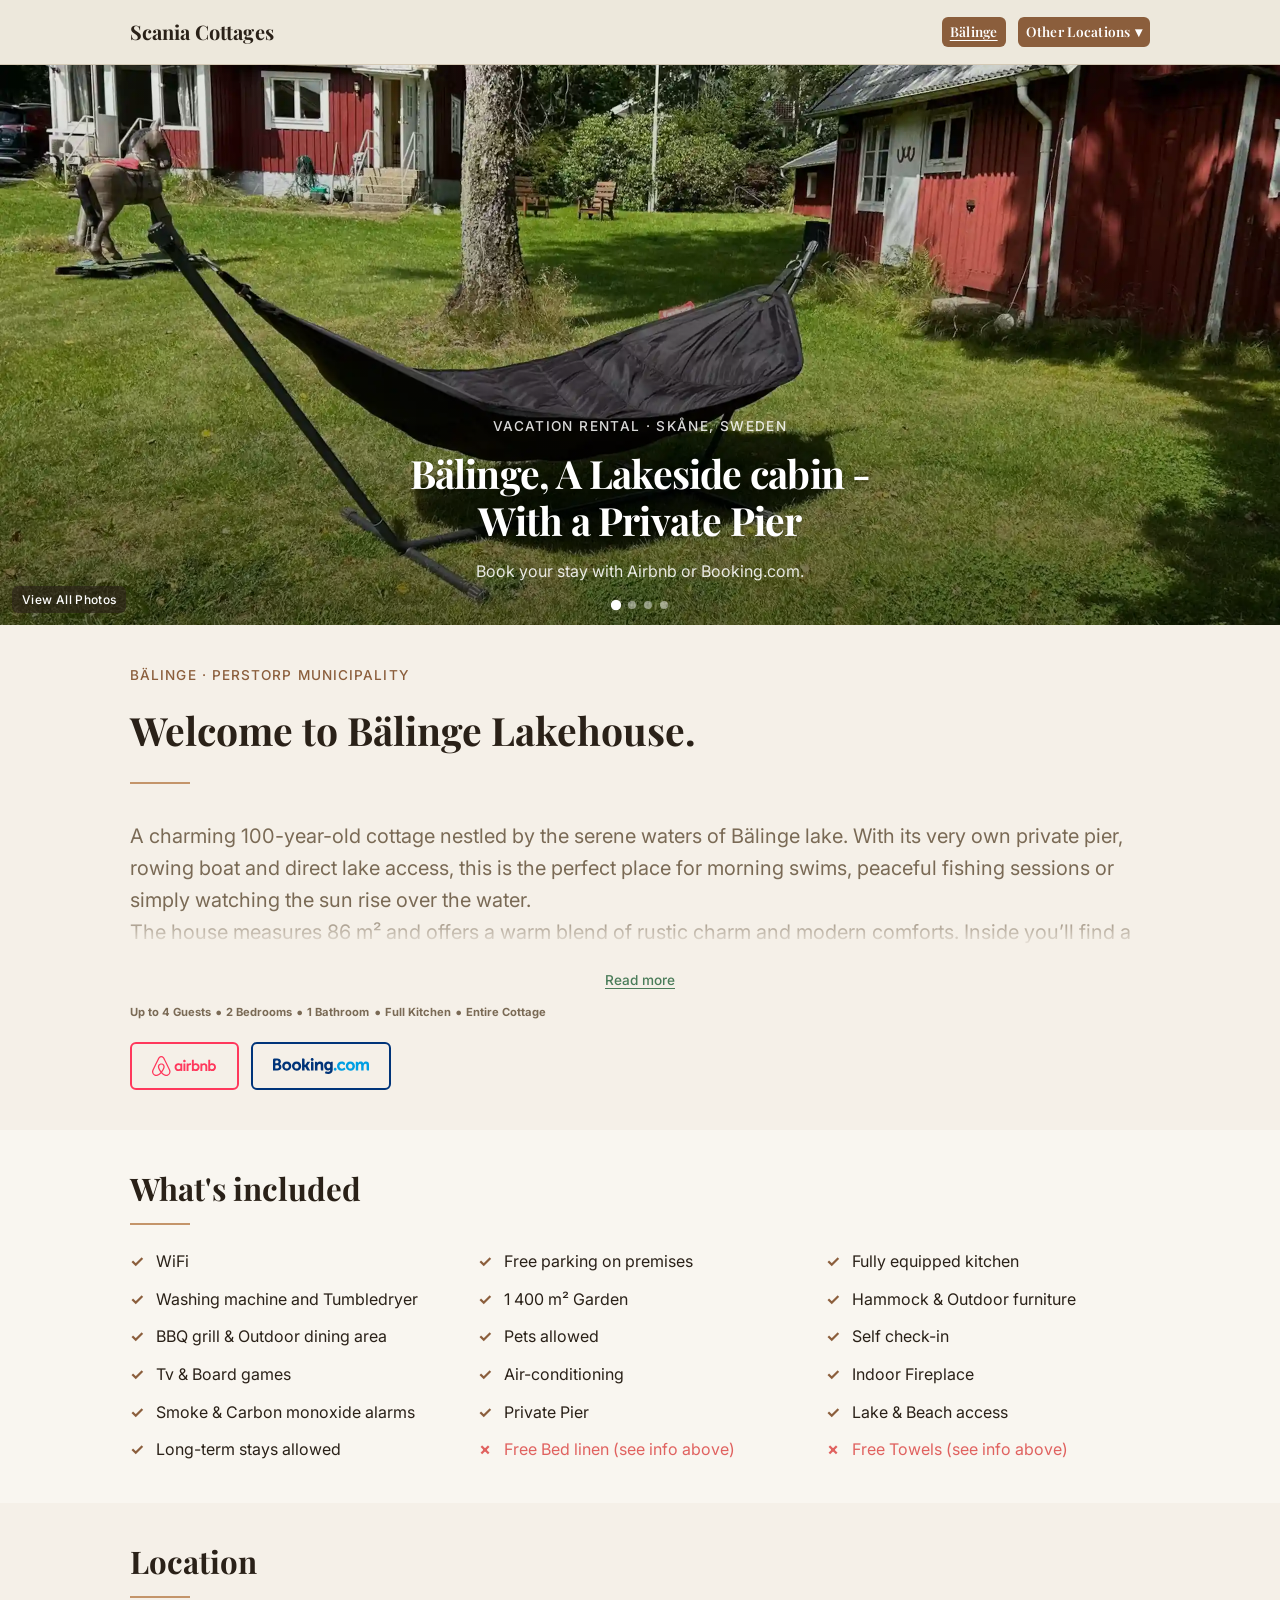
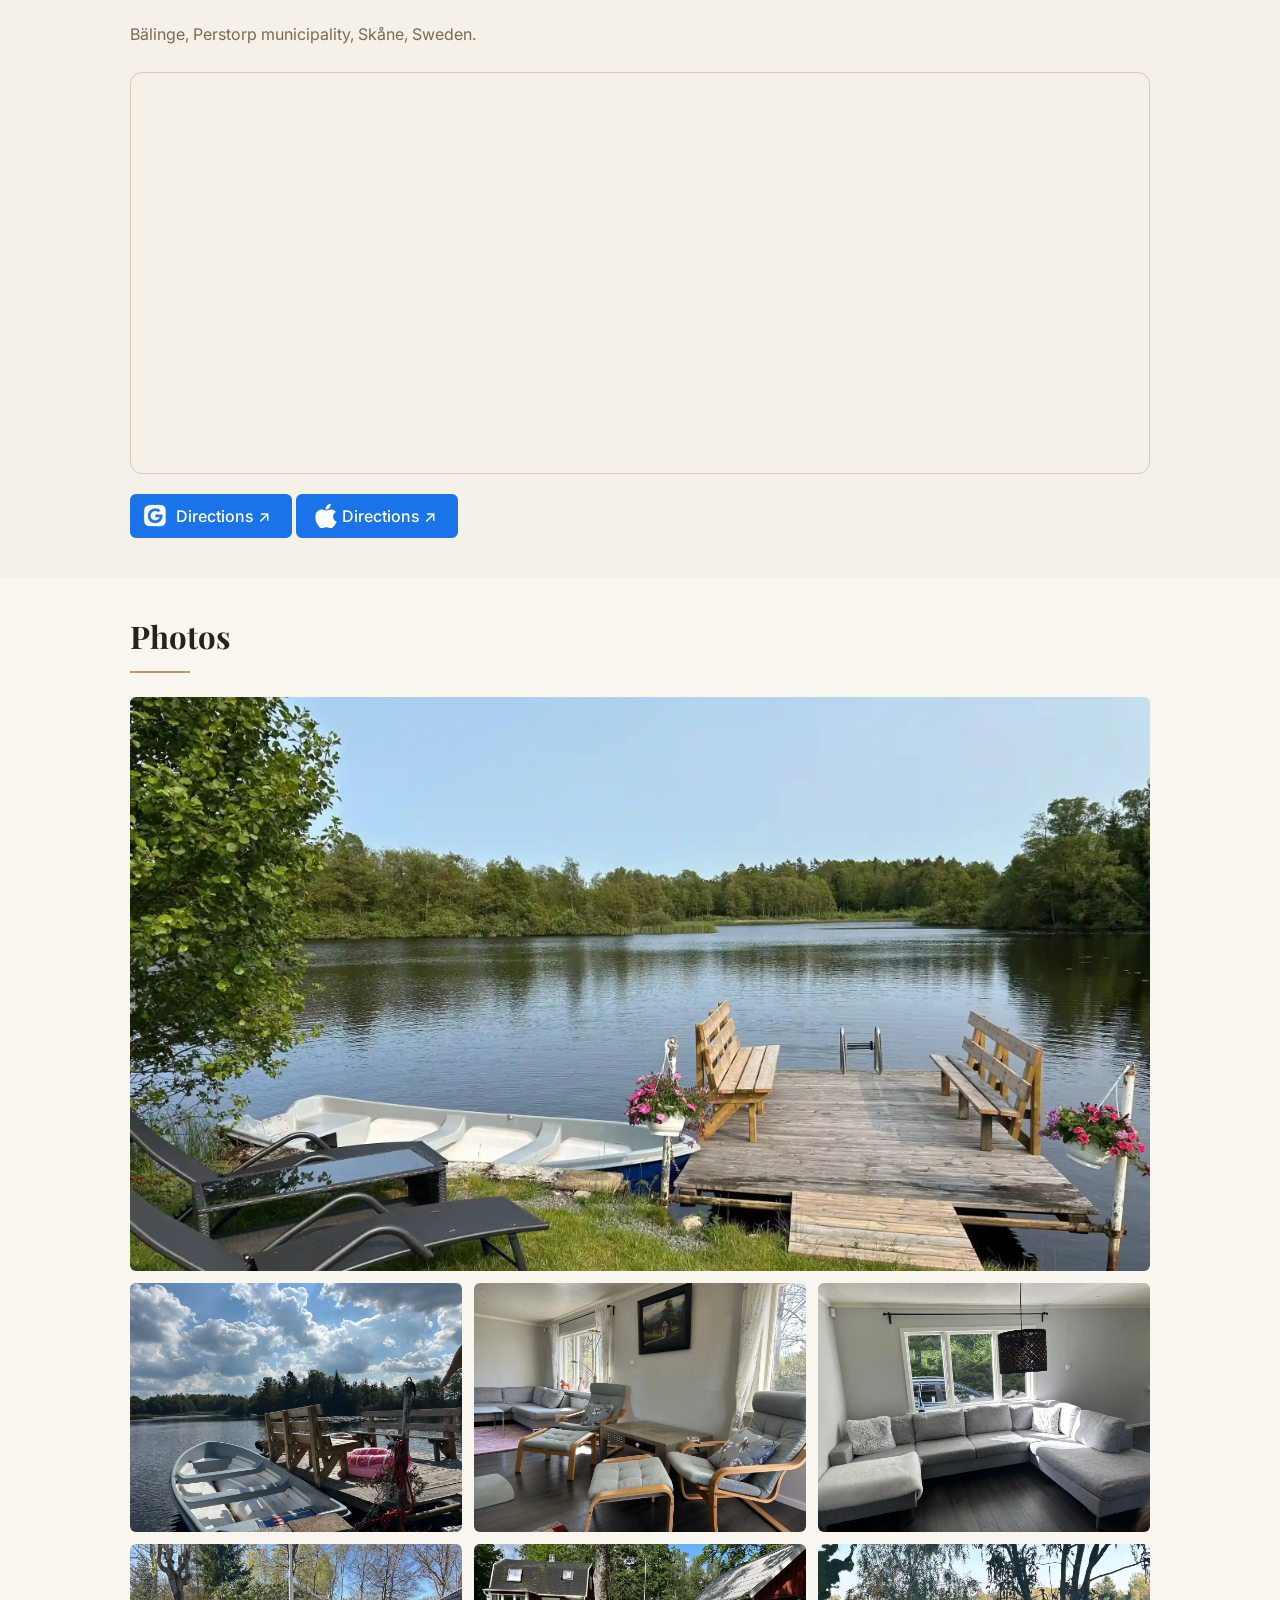
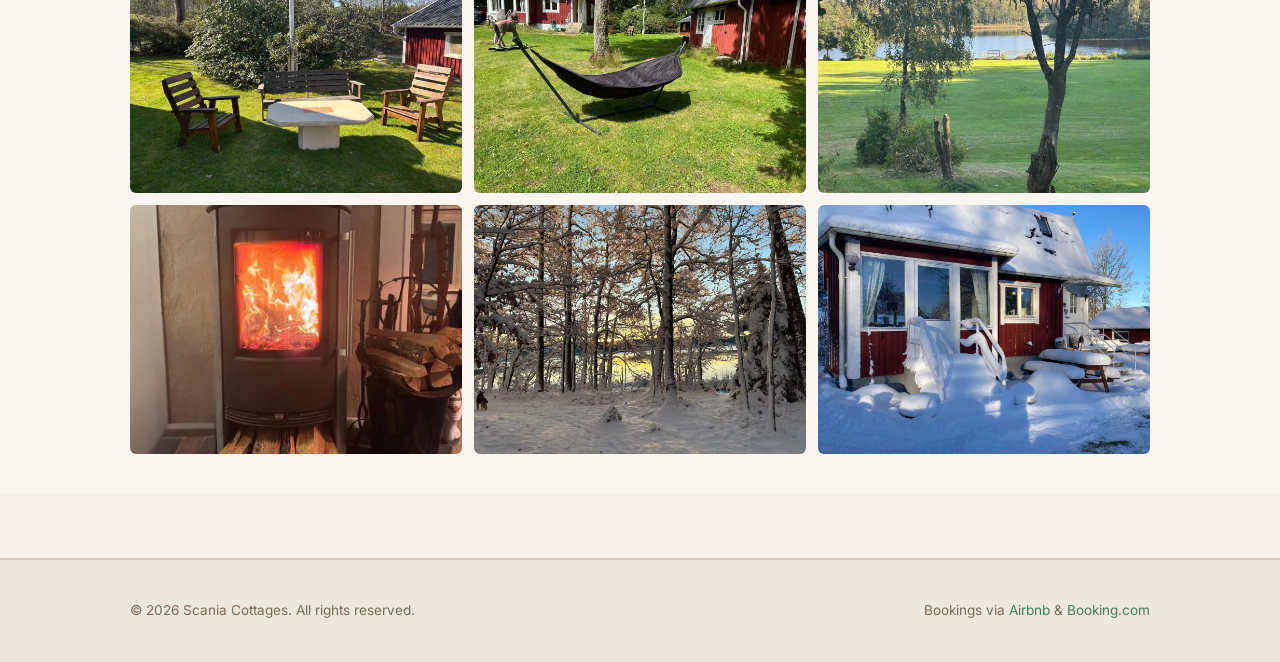
==== commit 9d37e316: "Filled out Södra Rörum page, polished descriptions and started combing code comments to be accurate." ====
--- a/index.html
+++ b/index.html
@@ -1,4 +1,4 @@
-<!DOCTYPE html>
+<!doctype html>
 <!--
   index.html — Homepage (Bälinge)
   Airbnb & Booking.com Rentals Showcase Website
@@ -18,9 +18,8 @@
     4. <footer>
 -->
 <html lang="en">
-
-<head>
-  <!-- ============================================================
+  <head>
+    <!-- ============================================================
        META & SEO
 	   
        charset: tells the browser this file uses UTF-8 text encoding
@@ -30,13 +29,16 @@
 																 
 												   																	   
        ============================================================ -->
-  <meta charset="UTF-8">
-  <meta name="viewport" content="width=device-width, initial-scale=1.0">
-  <meta name="description" content="Bälinge — Lake cottage with private pier by the lake in Bälinge, Skåne, Sweden. Book on Airbnb or Booking.com.">
-
-  <title>Bälinge — Vacation Rental in Skåne, Sweden</title>
-
-  <!-- ============================================================
+    <meta charset="UTF-8" />
+    <meta name="viewport" content="width=device-width, initial-scale=1.0" />
+    <meta
+      name="description"
+      content="Bälinge — Lake cottage with private pier by the lake in Bälinge, Skåne, Sweden. Book on Airbnb or Booking.com."
+    />
+
+    <title>Bälinge — Vacation Rental in Skåne, Sweden</title>
+
+    <!-- ============================================================
        GOOGLE FONTS 
        We load two typefaces:
          - Playfair Display (headings): weight 700 (bold)
@@ -48,195 +50,196 @@
        These must be loaded before style.css so the fonts are available
        when the stylesheet runs.							 								
        ============================================================ -->
-  <link rel="preconnect" href="https://fonts.googleapis.com">
-  <link rel="preconnect" href="https://fonts.gstatic.com" crossorigin>
-  <link href="https://fonts.googleapis.com/css2?family=Inter:wght@400;500&family=Playfair+Display:wght@700&display=swap" rel="stylesheet">
-
-  <!-- ============================================================
+    <link rel="preconnect" href="https://fonts.googleapis.com" />
+    <link rel="preconnect" href="https://fonts.gstatic.com" crossorigin />
+    <link
+      href="https://fonts.googleapis.com/css2?family=Inter:wght@400;500&family=Playfair+Display:wght@700&display=swap"
+      rel="stylesheet"
+    />
+
+    <!-- ============================================================
        STYLESHEETS
        ============================================================ -->
-  <link rel="stylesheet" href="css/style.css">
-  <link rel="stylesheet" href="css/gallery.css">
-																	 
-
-																   
-			  
-  <!-- ============================================================
-       FAVICON
-       TODO: Add a favicon.ico or favicon.png to the project root
-       and uncomment the line below. A favicon is the small icon
-       that appears in the browser tab.
+    <link rel="stylesheet" href="css/style.css" />
+    <link rel="stylesheet" href="css/gallery.css" />
+
+    <!-- ============================================================
+                            FAVICON
        ============================================================ -->
-  <link rel="icon" href="favicon.ico">
-</head>
-
-<body>
-
-  <!-- ============================================================
+    <link rel="icon" href="favicon.ico" />
+  </head>
+
+  <body>
+    <!-- ============================================================
        HEADER — identical on all pages
        Only change: aria-current="page" moves to the correct nav link
 																	 
 
 																		  
        ============================================================ -->
-  <header class="site-header">
-    <div class="container">
-
-																	
-      <!-- Site logo: clicking it always returns to the homepage -->
-      <a href="./" class="site-logo">Scania Cottages</a>
-        <!-- TODO: Finalize the client's preferred site/brand name -->
-
-      <!-- aria-label names this nav region for screen readers,
+    <header class="site-header">
+      <div class="container">
+        <!-- Site logo: clicking it always returns to the homepage -->
+        <a href="./" class="site-logo">Scania Cottages</a>
+
+        <!-- aria-label names this nav region for screen readers,
            since a page can have more than one <nav> element -->
-      <nav aria-label="Main navigation" class="nav">
-        <!-- Current page — a real link back to this page. Styled
+        <nav aria-label="Main navigation" class="nav">
+          <!-- Current page — a real link back to this page. Styled
              identically to the "Other Locations" button, but it's an
              <a> since it's genuinely navigating (even if just to itself) -->
-        <a href="./" class="nav-current" aria-current="page">Bälinge</a>
-
-        <!-- Dropdown listing other properties. Only one entry today,
+          <a href="./" class="nav-current" aria-current="page">Bälinge</a>
+
+          <!-- Dropdown listing other properties. Only one entry today,
              but this structure holds more without needing a redesign
              once additional properties are added. -->
-        <div class="nav-dropdown" data-nav-dropdown>
-          <button
-            class="nav-dropdown__toggle"
-            data-nav-dropdown-toggle
-            aria-haspopup="true"
-            aria-expanded="false"
-          >
-            Other Locations
-            <span class="nav-dropdown__caret" aria-hidden="true">▾</span>
-          </button>
-
-          <ul class="nav-dropdown__menu" data-nav-dropdown-menu>
-            <li><a href="sodra-rorum/">Södra Rörum</a></li>
-          </ul>
-        </div>
-      </nav>
-
-    </div>
-  </header>
-
-
-																   
-				   
-																		   
-																			
-																	   
-  <!-- ============================================================
+          <div class="nav-dropdown" data-nav-dropdown>
+            <button
+              class="nav-dropdown__toggle"
+              data-nav-dropdown-toggle
+              aria-haspopup="true"
+              aria-expanded="false"
+            >
+              Other Locations
+              <span class="nav-dropdown__caret" aria-hidden="true">▾</span>
+            </button>
+
+            <ul class="nav-dropdown__menu" data-nav-dropdown-menu>
+              <li><a href="sodra-rorum/">Södra Rörum</a></li>
+            </ul>
+          </div>
+        </nav>
+      </div>
+    </header>
+
+    <!-- ============================================================
        MAIN CONTENT
        <main> is a semantic landmark — there should be only one per page.
        It wraps all the unique content of this page (not the header/footer).
        ============================================================ -->
-  <main>
-
-    <!-- =========================================================
-         HERO SLIDESHOW
-
-         A full-width image banner that automatically cycles through
-         multiple photos. JavaScript (gallery.js) handles the timing
-         and transitions; CSS handles the fade effect.
-
-         How it works:
-           - All slides are stacked on top of each other
-           - Only the slide with class "is-active" is visible (opacity: 1)
-           - JS removes "is-active" from the current slide and adds it
-             to the next one every X seconds — CSS fades between them
-           - The dot buttons at the bottom let users jump to any slide
-
-         Add as many .hero-slideshow__slide divs as you have photos.
-         The first one has "is-active" so something is visible immediately
-         before JavaScript runs.
-																	 
-         ========================================================= -->
-    <section class="hero-slideshow" aria-label="Property photo slideshow">
-
-      <!-- Small "view all photos" hint -->
-      <span class="hero-slideshow__hint" aria-hidden="true">View All Photos</span>
-
-      <!-- Slide track: all slides live here, stacked via CSS.
+    <main>
+      <!-- =========================================================
+     HERO SLIDESHOW
+
+     A full-width image banner that automatically cycles through
+     multiple photos. JavaScript (gallery.js) handles the timing,
+     dots, swipe and click-through to the lightbox.
+     CSS handles the sliding animation.
+
+     How it works:
+       - All slides sit side-by-side in a horizontal track
+         (.hero-slideshow__track)
+       - JavaScript moves the whole track with transform: translateX()
+       - The "is-active" class is used for the dots and for matching
+         the current slide when opening the lightbox
+       - The dot buttons at the bottom let users jump to any slide
+       - Clicking the track (or the "View all photos" hint) opens
+         the lightbox
+
+     Add as many .hero-slideshow__slide divs as you have photos.
+     The first one has "is-active" so something is visible immediately
+     before JavaScript runs.
+     ========================================================= -->
+      <section class="hero-slideshow" aria-label="Property photo slideshow">
+        <!-- Small "view all photos" hint -->
+        <span class="hero-slideshow__hint" aria-hidden="true"
+          >View All Photos</span
+        >
+
+        <!-- Slide track: all slides live here, stacked via CSS.
            Clicking anywhere on the track (not the dots) opens the lightbox
            at whichever photo is currently showing — handled in gallery.js -->
-      <div class="hero-slideshow__track">
-
-        <!-- Slide 1: visible on load (is-active) -->
-        <div class="hero-slideshow__slide is-active">
-          <img
-            src="media/balinge/gallery/ext-01.webp"
-            alt="Scenic view of the Swedish countryside"
-            loading="eager"
-            width="1600"
-            height="900"
-          >
-          <!-- loading="eager" on the first slide: load immediately, don't wait -->
+        <div class="hero-slideshow__track">
+          <!-- Slide 1: visible on load (is-active) -->
+          <div class="hero-slideshow__slide is-active">
+            <img
+              src="media/balinge/gallery/ext-01.webp"
+              alt="Scenic view of the Swedish countryside"
+              loading="eager"
+              width="1600"
+              height="900"
+            />
+            <!-- loading="eager" on the first slide: load immediately, don't wait -->
+          </div>
+
+          <!-- Slide 2 -->
+          <div class="hero-slideshow__slide">
+            <img
+              src="media/balinge/gallery/pier-01.webp"
+              alt="Bälinge Private Pier"
+              loading="eager"
+              width="1600"
+              height="900"
+            />
+          </div>
+
+          <!-- Slide 3 -->
+          <div class="hero-slideshow__slide">
+            <img
+              src="media/balinge/gallery/lounge-01.webp"
+              alt="Interior view of Living room"
+              loading="eager"
+              width="1600"
+              height="900"
+            />
+          </div>
+
+          <!-- Slide 4 -->
+          <div class="hero-slideshow__slide">
+            <img
+              src="media/balinge/gallery/winter-01.webp"
+              alt="Wintery Exterior view of Bälinge Lakehouse"
+              loading="eager"
+              width="1600"
+              height="900"
+            />
+          </div>
+
+          <!--       Add more slides by copying a <div class="hero-slideshow__slide">
+                   block above. Also add a matching dot button below. -->
         </div>
-
-        <!-- Slide 2 -->
-        <div class="hero-slideshow__slide">
-          <img
-            src="media/balinge/gallery/pier-01.webp"
-            alt="Bälinge Private Pier"
-            loading="eager"
-            width="1600"
-            height="900"
-          >
+        <!-- end .hero-slideshow__track -->
+
+        <!-- Overlay: text sits on top of the photos with a gradient behind it -->
+        <div class="hero-slideshow__overlay">
+          <p class="hero__eyebrow">Vacation Rental · Skåne, Sweden</p>
+          <h1 class="hero__title">
+            Bälinge, A Lakeside cabin - With a Private Pier
+          </h1>
+          <p class="hero__subtitle">
+            Book your stay with Airbnb or Booking.com.
+          </p>
         </div>
 
-        <!-- Slide 3 -->
-        <div class="hero-slideshow__slide">
-          <img
-            src="media/balinge/gallery/lounge-01.webp"
-            alt="Interior view of Living room"
-            loading="eager"
-            width="1600"
-            height="900"
-          >
-        </div>
-
-        <!-- Slide 4 -->
-        <div class="hero-slideshow__slide">
-          <img
-            src="media/balinge/gallery/winter-01.webp"
-            alt="Wintery Exterior view of Bälinge Lakehouse"
-            loading="eager"
-            width="1600"
-            height="900"
-          >
-        </div>
-
-        <!--       Add more slides by copying a <div class="hero-slideshow__slide">
-                   block above. Also add a matching dot button below.
-                   Store hero images in images/shared/ since they represent
-                   both properties, not one specific property. -->
-
-      </div><!-- end .hero-slideshow__track -->
-
-      <!-- Overlay: text sits on top of the photos with a gradient behind it -->
-      <div class="hero-slideshow__overlay">
-        <p class="hero__eyebrow">Vacation Rental · Skåne, Sweden</p>
-        <h1 class="hero__title">Bälinge, A Lakeside cabin - With a Private Pier</h1>
-        <p class="hero__subtitle">
-          Book your stay with Airbnb or Booking.com.
-        </p>
-
-      </div>
-
-      <!-- Dot navigation — one dot per slide.
+        <!-- Dot navigation — one dot per slide.
            aria-label gives screen readers a description of each button.
            The JS file reads data-index to know which slide to jump to. -->
-      <div class="hero-slideshow__dots" aria-label="Slideshow navigation">
-        <button class="hero-slideshow__dot is-active" data-index="0" aria-label="Go to slide 1"></button>
-        <button class="hero-slideshow__dot" data-index="1" aria-label="Go to slide 2"></button>
-        <button class="hero-slideshow__dot" data-index="2" aria-label="Go to slide 3"></button>
-        <button class="hero-slideshow__dot" data-index="3" aria-label="Go to slide 4"></button>
-
-      </div>
-
-    </section><!-- end .hero-slideshow -->
-
-
-    <!-- =========================================================
+        <div class="hero-slideshow__dots" aria-label="Slideshow navigation">
+          <button
+            class="hero-slideshow__dot is-active"
+            data-index="0"
+            aria-label="Go to slide 1"
+          ></button>
+          <button
+            class="hero-slideshow__dot"
+            data-index="1"
+            aria-label="Go to slide 2"
+          ></button>
+          <button
+            class="hero-slideshow__dot"
+            data-index="2"
+            aria-label="Go to slide 3"
+          ></button>
+          <button
+            class="hero-slideshow__dot"
+            data-index="3"
+            aria-label="Go to slide 4"
+          ></button>
+        </div>
+      </section>
+      <!-- end .hero-slideshow -->
+
+      <!-- =========================================================
          INTRO — two-column layout on desktop:
            Left column:  eyebrow, title, description, quick facts, booking buttons
            Right column: YouTube live camera placeholder
@@ -245,144 +248,177 @@
          The placeholder width matches the booking buttons naturally because
          both columns share equal space in the grid.
          ========================================================= -->
-    <section class="section property-intro" aria-labelledby="property-title">
-      <div class="container">
-
-													   
-
-																  
-								  
-
-																								
-
-								   
-        <div class="intro-grid">
-
-
-																	  
-									
-																		  
-																			 
-				
-																   
-																		
-
-							 
-																			
-																					  
-																					   
-																					  
-			   
-				
-										  
-													  
-																										  
-							
-						 
-						  
-			 
-																			 
-																	   
-
-          <!-- -----------------------------------------------
+      <section class="section property-intro" aria-labelledby="property-title">
+        <div class="container">
+          <div class="intro-grid">
+            <!-- -----------------------------------------------
                LEFT COLUMN — text and booking buttons
           ----------------------------------------------- -->
-          <div class="intro-grid__text">
-
-																			  
-            <span class="eyebrow">Bälinge · Perstorp </span>
-
-
-            <h1 id="property-title">Welcome to Bälinge Lakehouse. </h1>
-            
-
-            <hr class="divider--wood">
-            <div class="read-more" data-read-more>
-																			  
-																	   
-				  
-																				 
-
-            <p class="text-lead">
-              Escape to our lake house nestled on the serene of Bälinge lake. 
-              Enjoy direct access to the lake with a private pier/dock that belongs
-              to the house and a rowing boat, perfect for morning swims 
-              or fishing.
-            </p>
-            <p class="text-lead">
-              Fully equipped kitchen with a stove, oven, fridge & freezer 
-              microwave, dishwasher, coffee maker and kettle. Fast Wi-Fi, a fireplace 
-              for cozy evenings and a 1400 square meter garden, BBQ area. 
-              This historical home, over 100 years old, offers a perfect blend 
-              of rustic charm and modern comforts.
-            </p>
-            <p class="text-lead">
-              Söderåsens National Park is 29 km away, 
-              and Ängelholm-Helsingborg Airport is 45 km from the property. 
-              Water sports facilities are available, along with fishing,
-              walking tours, bike tours, hiking, and diving.
-              
-              
-              
-            </p>
-            </div>
-            <button class="read-more__toggle" data-read-more-toggle>Read more</button>
-
-												  
-
-            <p class="intro-grid__facts">
-              Up to 4 guests &middot; 2 bedrooms &middot; 1 bathroom &middot; Entire home
-            </p>
-
-            <!-- Booking buttons -->
-            <div class="intro-grid__buttons">
-													   
-              <a
+            <div class="intro-grid__text">
+              <span class="eyebrow"
+                >Bälinge &middot; Perstorp Municipality</span
+              >
+              <h1 id="property-title">Welcome to Bälinge Lakehouse.</h1>
+              <hr class="divider--wood" />
+              <div class="read-more" data-read-more>
+                <p class="text-lead">
+                  A charming 100-year-old cottage nestled by the serene waters
+                  of Bälinge lake. With its very own private pier, rowing boat
+                  and direct lake access, this is the perfect place for morning
+                  swims, peaceful fishing sessions or simply watching the sun
+                  rise over the water.
+                </p>
+
+                <p class="text-lead">
+                  The house measures 86 m² and offers a warm blend of rustic
+                  charm and modern comforts. Inside you’ll find a fully equipped
+                  kitchen with a large dining table that seats up to 10 people,
+                  a cozy living area with fireplace, fast Wi-Fi (1 Gbit),
+                  air-conditioning and a TV. Outside, a spacious 1 400 m² garden
+                  invites you to relax in the hammock, play badminton or enjoy a
+                  barbecue.
+                </p>
+
+                <p class="text-lead">
+                  <strong>Sleeping arrangements</strong><br />
+                  • Main bedroom – one double bed + one bunk bed (ideal for two
+                  children or extra guests)<br />
+                  • Second bedroom – two single beds
+                </p>
+
+                <p class="text-lead">
+                  <strong>Please note</strong><br />
+                  Bed linen and towels are not included. Pillows and blankets
+                  are provided. If you would like to rent a complete set (towel
+                  + duvet cover + mattress sheet), the cost is 150 SEK per set.
+                  Please let us know a few days in advance. Payment is made in
+                  cash on arrival.
+                </p>
+
+                <p class="text-lead">
+                  Final cleaning can be ordered for 1 500 SEK. If you choose not
+                  to order cleaning, we kindly ask that you leave the house in
+                  the same condition as when you arrived.
+                </p>
+
+                <p class="text-lead">
+                  Feel free to use the indoor fireplace — some wood is available
+                  in the house, but for longer stays please bring or buy
+                  additional firewood. The outdoor grill is also at your
+                  disposal; simply bring your own charcoal.
+                </p>
+
+                <p class="text-lead">
+                  <strong>Outdoor life &amp; location</strong><br />
+                  The private pier is perfect for swimming, sunbathing or
+                  enjoying a ride in the rowing boat (life jackets provided).
+                  The garden includes a children’s swing, hammock and badminton
+                  set. Indoor games are available for rainy days.
+                </p>
+
+                <p class="text-lead">
+                  Nearby attractions include
+                  <a
+                    href="https://www.sverigesnationalparker.se/en/parks/soderasen-national-park"
+                    class="link"
+                    target="_blank"
+                    rel="noopener noreferrer"
+                    ><strong>Söderåsen National Park ↗</strong></a
+                  >
+                  (29 km),
+                  <a
+                    href="https://www.kungsbygget.com/eng"
+                    class="link"
+                    target="_blank"
+                    rel="noopener noreferrer"
+                    ><strong>Kungsbygget Adventure Park ↗</strong></a
+                  >
+                  (22 km) and
+                  <a
+                    href="https://www.naturkartan.se/en/skane-lan/herrevadskloster-2"
+                    class="link"
+                    target="_blank"
+                    rel="noopener noreferrer"
+                    ><strong>Herrevadskloster ↗</strong></a
+                  >(27 km). and Ängelholm-Helsingborg Airport is 45 km away.
+                  Across the lake you’ll find a small summer campground with a
+                  sandy beach, playground and kiosk.
+                </p>
+
+                <p class="text-lead">
+                  The house sits about 100 metres from the lake, with trees in
+                  between, so there is no direct lake view from the windows. The
+                  three small red buildings you see in the photos all belong to
+                  the property (main house, storage and garage).
+                </p>
+
+                <p class="text-lead">
+                  Whether you’re looking for quiet time to recharge, a fun
+                  family gathering or simply a well-earned break by the water,
+                  we hope you’ll feel right at home. We look forward to
+                  welcoming you to Bälinge Lakehouse.
+                </p>
+              </div>
+              <button class="read-more__toggle" data-read-more-toggle>
+                Read more
+              </button>
+
+              <p class="intro-grid__facts">
+                <strong>
+                  Up to 4 Guests
+                  <span class="dot">&middot;</span>
+                  2 Bedrooms
+                  <span class="dot">&middot;</span>
+                  1 Bathroom
+                  <span class="dot">&middot;</span>
+                  Full Kitchen
+                  <span class="dot">&middot;</span>
+                  Entire Cottage
+                </strong>
+              </p>
+
+              <!-- Booking buttons -->
+              <div class="intro-grid__buttons">
+                <a
                   href="https://www.airbnb.co.uk/rooms/1323315106283045184"
                   class="btn btn-secondary btn-secondary--airbnb"
                   target="_blank"
                   rel="noopener noreferrer"
-                >                
-                  <img
-                  src="media/shared/icons/airbnb.0.svg"
-                  alt="View on Airbnb.co.uk"
-                  class="btn__icon btn__icon--airbnb"
-                  >
+                >
+                  <img
+                    src="media/shared/icons/airbnb.0.svg"
+                    alt="View on Airbnb.co.uk"
+                    class="btn__icon btn__icon--airbnb"
+                  />
                 </a>
-
 
                 <a
                   href="https://www.booking.com/hotel/se/lake-cottage-with-private-pier-by-the-water.en-gb.html"
-				  
                   class="btn btn-secondary btn-secondary--booking"
                   target="_blank"
                   rel="noopener noreferrer"
                 >
-                  <img src="media/shared/icons/booking.com.0.svg"
-                  alt="View on Booking.com"
-                  class="btn__icon"
-                  >
+                  <img
+                    src="media/shared/icons/booking.com.0.svg"
+                    alt="View on Booking.com"
+                    class="btn__icon"
+                  />
                 </a>
-            </div>
-
-          </div><!-- end .intro-grid__text -->
-
-				  
-													
-
-          <!-- -----------------------------------------------
+              </div>
+            </div>
+            <!-- end .intro-grid__text -->
+
+            <!-- -----------------------------------------------
                RIGHT COLUMN — YouTube live camera placeholder
 
                When the live duck pond camera is ready:
                  1. Remove the entire .youtube-placeholder div
                  2. Replace it with a standard YouTube embed iframe:
 																		  
-																		
-
                <iframe
                  class="youtube-embed"
                  src="https://www.youtube.com/embed/LIVE_STREAM_ID?autoplay=1&mute=1"
-                 title="Live duck pond camera at Sodra Rorum"
+                 title="Live duck pond camera "
                  allow="autoplay; encrypted-media; picture-in-picture"
                  allowfullscreen
                  loading="lazy"
@@ -393,212 +429,190 @@
                The .intro-grid__media wrapper and its CSS will handle
                sizing automatically — no other changes needed.
                ----------------------------------------------- -->
-          <div class="intro-grid__media">
-
-            <!-- Placeholder box — remove and replace with iframe when live -->
-            <div class="youtube-placeholder" aria-label="Live camera coming soon">
-
-              <!-- Camera icon using a unicode emoji — no icon library needed -->
-              <div class="youtube-placeholder__icon" aria-hidden="true">&#x1F4F9;</div>
-              <!-- &#x1F4F9; renders as the video camera emoji in all modern browsers -->
-
-              <p class="youtube-placeholder__text">Live duck pond camera</p>
-              <p class="youtube-placeholder__sub">Coming soon</p>
-
-            </div><!-- end .youtube-placeholder -->
-																   
-																	
-														   
-				  
-																				 
-
-          </div><!-- end .intro-grid__media -->
-														   
-																											 
-				  
-
-        </div><!-- end .intro-grid -->
-      </div><!-- end .container -->
-    </section>
-
-														   
-							   
-					
-
-    <!-- =========================================================
+            <div class="intro-grid__media">
+              <!-- Placeholder box — remove and replace with iframe when live -->
+              <div
+                class="youtube-placeholder"
+                aria-label="Live camera coming soon"
+              >
+                <!-- Camera icon using a unicode emoji — no icon library needed -->
+                <div class="youtube-placeholder__icon" aria-hidden="true">
+                  &#x1F4F9;
+                </div>
+                <!-- &#x1F4F9; renders as the video camera emoji in all modern browsers -->
+
+                <p class="youtube-placeholder__text">Live duck pond camera</p>
+                <p class="youtube-placeholder__sub">Coming soon</p>
+              </div>
+              <!-- end .youtube-placeholder -->
+            </div>
+            <!-- end .intro-grid__media -->
+          </div>
+          <!-- end .intro-grid -->
+        </div>
+        <!-- end .container -->
+      </section>
+
+      <!-- =========================================================
          AMENITIES
          ========================================================= -->
-    <section class="section section--light" aria-labelledby="amenities-heading">
-      <div class="container">
-								 
-					  
-													   
-											
-													 
-				   
-					
-
-        <h2 id="amenities-heading">What's included</h2>
-        <hr class="divider--wood">
-
-        <ul class="amenities-grid">
-          <li class="amenity-item">WiFi</li>
-          <li class="amenity-item">Free parking on premises</li>
-          <li class="amenity-item">Fully equipped kitchen</li>
-          <li class="amenity-item">Washing machine and Tumbledryer</li>
-          <li class="amenity-item">1400 Sqm Garden</li>
-          <li class="amenity-item">Hammock & Outdoor furniture</li>
-          <li class="amenity-item">BBQ grill & Outdoor dining area</li>
-          <li class="amenity-item">Pets allowed</li>
-          <li class="amenity-item">Self check-in</li>
-          <li class="amenity-item">Tv & Board games</li>
-          <li class="amenity-item">Air-conditioning</li>
-          <li class="amenity-item">Indoor Fireplace</li>
-          <li class="amenity-item">Smoke & Carbon monoxide alarms</li>
-          <li class="amenity-item">Private Pier</li>
-          <li class="amenity-item">Lake & Beach access</li>
-          <li class="amenity-item">Long-term stays allowed</li>
-        </ul>
-
-      </div>
-    </section>
-
-
-    <!-- =========================================================
+      <section
+        class="section section--light"
+        aria-labelledby="amenities-heading"
+      >
+        <div class="container">
+          <h2 id="amenities-heading">What's included</h2>
+          <hr class="divider--wood" />
+
+          <ul class="amenities-grid">
+            <li class="amenity-item">WiFi</li>
+            <li class="amenity-item">Free parking on premises</li>
+            <li class="amenity-item">Fully equipped kitchen</li>
+            <li class="amenity-item">Washing machine and Tumbledryer</li>
+            <li class="amenity-item">1 400 m² Garden</li>
+            <li class="amenity-item">Hammock & Outdoor furniture</li>
+            <li class="amenity-item">BBQ grill & Outdoor dining area</li>
+            <li class="amenity-item">Pets allowed</li>
+            <li class="amenity-item">Self check-in</li>
+            <li class="amenity-item">Tv & Board games</li>
+            <li class="amenity-item">Air-conditioning</li>
+            <li class="amenity-item">Indoor Fireplace</li>
+            <li class="amenity-item">Smoke & Carbon monoxide alarms</li>
+            <li class="amenity-item">Private Pier</li>
+            <li class="amenity-item">Lake & Beach access</li>
+            <li class="amenity-item">Long-term stays allowed</li>
+            <li class="amenity-non-item">Free Bed linen (see info above)</li>
+            <li class="amenity-non-item">Free Towels (see info above)</li>
+          </ul>
+        </div>
+      </section>
+
+      <!-- =========================================================
          REVIEWS
          ========================================================= -->
-    <section class="section section--warm" aria-labelledby="reviews-heading">
-      <div class="container">
-
-        <h2 id="reviews-heading">What guests say</h2>
-        <hr class="divider--wood">
-
-        <div class="reviews-grid">
-
-          <div class="review-column">
-
-            <p class="review-column__label">Airbnb</p>
-
-            <div class="review-column__platform">
-              <img
-                src="media/balinge/reviews/airbnb-overall-review-07-26.jpg"
-                alt="Bälinge overall rating on Airbnb"
-              >
-            </div>
-
-            <div class="review-slideshow" data-review-slideshow>
-
-              <div class="review-slide is-active">
+      <section class="section section--warm" aria-labelledby="reviews-heading">
+        <div class="container">
+          <h2 id="reviews-heading">What guests say</h2>
+          <hr class="divider--wood" />
+
+          <div class="reviews-grid">
+            <div class="review-column">
+              <p class="review-column__label">Airbnb</p>
+
+              <div class="review-column__platform">
                 <img
-                  src="media/balinge/reviews/airbnb-r1.jpg"
-                  alt="Airbnb guest review screenshot 1"
-                  loading="lazy"
-                >
-																 
-										   
-								   
-				   
+                  src="media/balinge/reviews/airbnb-overall-review-07-26.jpg"
+                  alt="Bälinge overall rating on Airbnb"
+                />
               </div>
-																						   
-
-              <div class="review-slide">
+
+              <div class="review-slideshow" data-review-slideshow>
+                <div class="review-slide is-active">
+                  <img
+                    src="media/balinge/reviews/airbnb-r1.jpg"
+                    alt="Airbnb guest review screenshot 1"
+                    loading="lazy"
+                  />
+                </div>
+
+                <div class="review-slide">
+                  <img
+                    src="media/balinge/reviews/airbnb-r2.jpg"
+                    alt="Airbnb guest review screenshot 2"
+                    loading="lazy"
+                  />
+                </div>
+
+                <div class="review-slide">
+                  <img
+                    src="media/balinge/reviews/airbnb-r3.jpg"
+                    alt="Airbnb guest review screenshot 3"
+                    loading="lazy"
+                  />
+                </div>
+
+                <div class="review-slide">
+                  <img
+                    src="media/balinge/reviews/airbnb-r4.jpg"
+                    alt="Airbnb guest review screenshot 4"
+                    loading="lazy"
+                  />
+                </div>
+
+                <div class="review-slide">
+                  <img
+                    src="media/balinge/reviews/airbnb-r5.jpg"
+                    alt="Airbnb guest review screenshot 5"
+                    loading="lazy"
+                  />
+                </div>
+              </div>
+              <!-- end .review-slideshow (Airbnb) -->
+            </div>
+            <!-- end .review-column (Airbnb) -->
+
+            <div class="review-column">
+              <p class="review-column__label">Booking.com</p>
+
+              <div class="review-column__platform">
                 <img
-                  src="media/balinge/reviews/airbnb-r2.jpg"
-                  alt="Airbnb guest review screenshot 2"
-                  loading="lazy"
-                >
+                  src="media/balinge/reviews/2booking-overall-review-07-26.jpg"
+                  alt="Bälinge overall rating on Booking.com"
+                />
               </div>
 
-              <div class="review-slide">
-                <img
-                  src="media/balinge/reviews/airbnb-r3.jpg"
-                  alt="Airbnb guest review screenshot 3"
-                  loading="lazy"
-                >
+              <div class="review-slideshow" data-review-slideshow>
+                <div class="review-slide is-active">
+                  <img
+                    src="media/balinge/reviews/booking-r1.jpg"
+                    alt="Booking.com guest review screenshot 1"
+                    loading="lazy"
+                  />
+                </div>
+
+                <div class="review-slide">
+                  <img
+                    src="media/balinge/reviews/booking-r2.jpg"
+                    alt="Booking.com guest review screenshot 2"
+                    loading="lazy"
+                  />
+                </div>
+
+                <div class="review-slide">
+                  <img
+                    src="media/balinge/reviews/booking-r3.jpg"
+                    alt="Booking.com guest review screenshot 3"
+                    loading="lazy"
+                  />
+                </div>
+
+                <div class="review-slide">
+                  <img
+                    src="media/balinge/reviews/booking-r4.jpg"
+                    alt="Booking.com guest review screenshot 4"
+                    loading="lazy"
+                  />
+                </div>
+
+                <div class="review-slide">
+                  <img
+                    src="media/balinge/reviews/booking-r5.jpg"
+                    alt="Booking.com guest review screenshot 5"
+                    loading="lazy"
+                  />
+                </div>
               </div>
-
-              <div class="review-slide">
-                <img
-                  src="media/balinge/reviews/airbnb-r4.jpg"
-                  alt="Airbnb guest review screenshot 4"
-                  loading="lazy"
-                >
-              </div>
-
-              <div class="review-slide">
-                <img
-                  src="media/balinge/reviews/airbnb-r5.jpg"
-                  alt="Airbnb guest review screenshot 5"
-                  loading="lazy"
-                >
-              </div>
-
-            </div><!-- end .review-slideshow (Airbnb) -->
-          </div><!-- end .review-column (Airbnb) -->
-
-          <div class="review-column">
-
-            <p class="review-column__label">Booking.com</p>
-
-            <div class="review-column__platform">
-              <img
-                src="media/balinge/reviews/2booking-overall-review-07-26.jpg"
-                alt="Bälinge overall rating on Booking.com"
-              >
-            </div>
-											   
-
-            <div class="review-slideshow" data-review-slideshow>
-
-              <div class="review-slide is-active">
-                <img
-                  src="media/balinge/reviews/booking-r1.jpg"
-                  alt="Booking.com guest review screenshot 1"
-                  loading="lazy"
-                >
-              </div>
-
-              <div class="review-slide">
-                <img
-                  src="media/balinge/reviews/booking-r2.jpg"
-                  alt="Booking.com guest review screenshot 2"
-                  loading="lazy"
-                >
-              </div>
-
-              <div class="review-slide">
-                <img
-                  src="media/balinge/reviews/booking-r3.jpg"
-                  alt="Booking.com guest review screenshot 3"
-                  loading="lazy"
-                >
-              </div>
-
-              <div class="review-slide">
-                <img
-                  src="media/balinge/reviews/booking-r4.jpg"
-                  alt="Booking.com guest review screenshot 4"
-                  loading="lazy"
-                >
-              </div>
-
-              <div class="review-slide">
-                <img
-                  src="media/balinge/reviews/booking-r5.jpg"
-                  alt="Booking.com guest review screenshot 5"
-                  loading="lazy"
-                >
-              </div>
-
-            </div><!-- end .review-slideshow (Booking.com) -->
-          </div><!-- end .review-column (Booking.com) -->
-
-        </div><!-- end .reviews-grid -->
-      </div><!-- end .container -->
-    </section><!-- end reviews section -->
-
-
-        <!--=========================================================
+              <!-- end .review-slideshow (Booking.com) -->
+            </div>
+            <!-- end .review-column (Booking.com) -->
+          </div>
+          <!-- end .reviews-grid -->
+        </div>
+        <!-- end .container -->
+      </section>
+      <!-- end reviews section -->
+
+      <!--=========================================================
          MAP SECTION
 
          An embedded Google Maps iframe shows the property location.
@@ -606,292 +620,382 @@
          so visitors can open it on their phone for navigation.
 
         =========================================================-->
-    <section class="section" aria-labelledby="map-heading">
-      <div class="container">
-
-        <h2 id="map-heading">Location</h2>
-        <hr class="divider--wood">
-
-        <p style="color: var(--color-text-muted); margin-bottom: var(--space-6);">
-          Bälinge, Hörby municipality, Skåne, Sweden.
-        
-																	
-															 
-        </p>
-
-        <!-- Embedded Google Maps iframe The title attribute is required for accessibility (screen readers). -->
-        <div class="map-wrapper">
-          <iframe
-            title="Map showing the location of Bälinge"
-            src="https://www.google.com/maps/embed?pb=!1m18!1m12!1m3!1d2216.489346655429!2d13.365500812424905!3d56.25233067316166!2m3!1f0!2f0!3f0!3m2!1i1024!2i768!4f13.1!3m3!1m2!1s0x46516105625f5273%3A0x8450819961f90cd2!2sB%C3%A4linge%20326%2C%20284%2092%20Perstorp!5e0!3m2!1sen!2sse!4v1783931512807!5m2!1sen!2sse"
-            width="100%" 
-            height="400" 
-            style="border: 0; border-radius: var(--border-radius-lg);"
-            allowfullscreen=""
-            loading="lazy"
-            referrerpolicy="no-referrer-when-downgrade">
+      <section class="section" aria-labelledby="map-heading">
+        <div class="container">
+          <h2 id="map-heading">Location</h2>
+          <hr class="divider--wood" />
+
+          <p
+            style="
+              color: var(--color-text-muted);
+              margin-bottom: var(--space-6);
+            "
+          >
+            Bälinge, Perstorp municipality, Skåne, Sweden.
+          </p>
+
+          <!-- Embedded Google Maps iframe The title attribute is required for accessibility (screen readers). -->
+          <div class="map-wrapper">
+            <iframe
+              title="Map showing the location of Bälinge"
+              src="https://www.google.com/maps/embed?pb=!1m18!1m12!1m3!1d2216.489346655429!2d13.365500812424905!3d56.25233067316166!2m3!1f0!2f0!3f0!3m2!1i1024!2i768!4f13.1!3m3!1m2!1s0x46516105625f5273%3A0x8450819961f90cd2!2sB%C3%A4linge%20326%2C%20284%2092%20Perstorp!5e0!3m2!1sen!2sse!4v1783931512807!5m2!1sen!2sse"
+              width="100%"
+              height="400"
+              style="border: 0; border-radius: var(--border-radius-lg)"
+              allowfullscreen=""
+              loading="lazy"
+              referrerpolicy="no-referrer-when-downgrade"
+            >
             </iframe>
+          </div>
+
+          <!-- Get Directions button — opens Google Maps in a new tab -->
+          <div style="margin-top: var(--space-5)">
+            <a
+              href="https://www.google.com/maps/place/B%C3%A4linge+326,+284+92+Perstorp/@56.2523307,13.3655008,17z/data=!4m6!3m5!1s0x46516105625f5273:0x8450819961f90cd2!8m2!3d56.2523307!4d13.3680811!16s%2Fg%2F11c4slxkd1?entry=ttu&g_ep=EgoyMDI2MDcwOC4wIKXMDSoASAFQAw%3D%3D"
+              class="btn btn-directions--google"
+              target="_blank"
+              rel="noopener noreferrer"
+            >
+              <img
+                src="./media/shared/icons/googlepin-svgrepo.0.svg"
+                alt=""
+                class="btn__icon btn__icon--googlemaps"
+              />
+
+              Directions ↗
+            </a>
+
+            <a
+              href="https://maps.apple.com/place?address=B%C3%A4linge+326%2C+284+92+Perstorp%2C+Sweden&coordinate=56.252282%2C13.368065&name=B%C3%A4linge+326"
+              class="btn btn-directions--apple"
+              target="_blank"
+              rel="noopener noreferrer"
+            >
+              <img
+                src="./media/shared/icons/apple-svgrepo.0.svg"
+                alt=""
+                class="btn__icon btn__icon--applmaps"
+              />
+
+              Directions ↗
+            </a>
+          </div>
         </div>
-
-        <!-- Get Directions button — opens Google Maps in a new tab -->
-        <div style="margin-top: var(--space-5);">
-          <a
-            href="https://www.google.com/maps/place/B%C3%A4linge+326,+284+92+Perstorp/@56.2523307,13.3655008,17z/data=!4m6!3m5!1s0x46516105625f5273:0x8450819961f90cd2!8m2!3d56.2523307!4d13.3680811!16s%2Fg%2F11c4slxkd1?entry=ttu&g_ep=EgoyMDI2MDcwOC4wIKXMDSoASAFQAw%3D%3D"
-            class="btn btn-directions--google"
-            target="_blank"
-            rel="noopener noreferrer"
-          >
-            <img src="./media/shared/icons/googlepin-svgrepo.0.svg"
-             alt="" 
-             class="btn__icon btn__icon--googlemaps"
-             >
-          
-            ↗ Directions
-          </a>
-
-          <a
-             href="https://maps.apple.com/place?address=B%C3%A4linge+326%2C+284+92+Perstorp%2C+Sweden&coordinate=56.252282%2C13.368065&name=B%C3%A4linge+326"          
-             class="btn btn-directions--apple"
-             target="_blank"
-             rel="noopener noreferrer"
-          > 
-            <img src="./media/shared/icons/apple-svgrepo.0.svg"
-             alt="" 
-             class="btn__icon  btn__icon--applmaps "
-             >
-          
-            ↗ Directions
-          </a>
-
-        </div>
-
-      </div>
-    </section>
-
-
-    <!-- =========================================================
+      </section>
+
+      <!-- =========================================================
          PHOTO GALLERY
          ========================================================= -->
-    <section class="section section--light" id="gallery" aria-labelledby="gallery-heading">
-      <div class="container">
-
-        <h2 id="gallery-heading">Photos</h2>
-        <hr class="divider--wood">
-
-        <!--=========================================================
+      <section
+        class="section section--light"
+        id="gallery"
+        aria-labelledby="gallery-heading"
+      >
+        <div class="container">
+          <h2 id="gallery-heading">Photos</h2>
+          <hr class="divider--wood" />
+
+          <!--=========================================================
           Visible photo grid — these are the thumbnails visitors see.
           Clicking any of them opens the lightbox at the matching image.
           Order here does NOT have to match the lightbox order. 
          =========================================================-->
-        <div class="photo-grid">
-
-          <div class="photo-grid__item photo-grid__item--featured">
-            <img
-              src="media/balinge/gallery/pier-01.webp"
-              alt="Bälinge private pier"
-              loading="lazy"
-            >
+          <div class="photo-grid">
+            <div class="photo-grid__item photo-grid__item--featured">
+              <img
+                src="media/balinge/gallery/pier-01.webp"
+                alt="Bälinge private pier"
+                loading="lazy"
+              />
+            </div>
+
+            <div class="photo-grid__item">
+              <img
+                src="media/balinge/gallery/pier-02.webp"
+                alt="Pier at Bälinge"
+                loading="lazy"
+              />
+            </div>
+
+            <div class="photo-grid__item">
+              <img
+                src="media/balinge/gallery/lounge-01.webp"
+                alt="Living room at Bälinge"
+                loading="lazy"
+              />
+            </div>
+
+            <div class="photo-grid__item">
+              <img
+                src="media/balinge/gallery/lounge-02.webp"
+                alt="Big lounge area with comfy sofas"
+                loading="lazy"
+              />
+            </div>
+
+            <div class="photo-grid__item">
+              <img
+                src="media/balinge/gallery/ext-03.webp"
+                alt="Outdoor seating area"
+                loading="lazy"
+              />
+            </div>
+
+            <div class="photo-grid__item">
+              <img
+                src="media/balinge/gallery/ext-01.webp"
+                alt="Scenic view of Bälinge"
+                loading="lazy"
+              />
+            </div>
+
+            <div class="photo-grid__item">
+              <img
+                src="media/balinge/gallery/ext-02.webp"
+                alt="Open green by the lake at Bälinge"
+                loading="lazy"
+              />
+            </div>
+
+            <div class="photo-grid__item">
+              <img
+                src="media/balinge/gallery/winter-02.webp"
+                alt="Cozy fireplace at Bälinge Lakehouse"
+                loading="lazy"
+              />
+            </div>
+
+            <div class="photo-grid__item">
+              <img
+                src="media/balinge/gallery/winter-03.webp"
+                alt="View of Bälinge lake through snowy trees on a sunny winter day"
+                loading="lazy"
+              />
+            </div>
+
+            <div class="photo-grid__item">
+              <img
+                src="media/balinge/gallery/winter-01.webp"
+                alt="Wintery exterior view of Bälinge Lakehouse"
+                loading="lazy"
+              />
+            </div>
           </div>
-
-          <div class="photo-grid__item">
-            <img
-              src="media/balinge/gallery/pier-02.webp"
-              alt="Pier at Bälinge"
-              loading="lazy"
-            >
-          </div>
-
-          <div class="photo-grid__item">
-            <img
-              src="media/balinge/gallery/lounge-01.webp"
-              alt="Living room at Bälinge"
-              loading="lazy"
-            >
-          </div>
-
-          <div class="photo-grid__item">
-            <img
-              src="media/balinge/gallery/lounge-02.webp"
-              alt="Big lounge area with comfy sofas"
-              loading="lazy"
-            >
-          </div>
-
-          <div class="photo-grid__item">
-            <img
-              src="media/balinge/gallery/ext-03.webp"
-              alt="Outdoor seating area"
-              loading="lazy"
-            >
-          </div>
-
-          <div class="photo-grid__item">
-            <img
-              src="media/balinge/gallery/ext-01.webp"
-              alt="Scenic view of Bälinge"
-              loading="lazy"
-            >
-          </div>
-
-          <div class="photo-grid__item">
-            <img
-              src="media/balinge/gallery/ext-02.webp"
-              alt="Open green by the lake at Bälinge"
-              loading="lazy"
-            >
-          </div>
-
-          <div class="photo-grid__item">
-            <img
-              src="media/balinge/gallery/winter-02.webp"
-              alt="Cozy fireplace at Bälinge Lakehouse"
-              loading="lazy"
-            >
-          </div>
-
-          <div class="photo-grid__item">
-            <img
-              src="media/balinge/gallery/winter-03.webp"
-              alt="View of Bälinge lake through snowy trees on a sunny winter day"
-              loading="lazy"
-            >
-          </div>
-
-          <div class="photo-grid__item">
-            <img
-              src="media/balinge/gallery/winter-01.webp"
-              alt="Wintery exterior view of Bälinge Lakehouse"
-              loading="lazy"
-            >
-          </div>
-
-        </div><!-- end .photo-grid -->
-      </div><!-- end .container -->
-
-
-      <!-- =========================================================
+          <!-- end .photo-grid -->
+        </div>
+        <!-- end .container -->
+
+        <!-- =========================================================
            FULL GALLERY (hidden)
            This is the single source of truth for the lightbox.
            - Put ALL images you want in the lightbox here
            - The order of these <img> tags = the order in the lightbox
            - Visitors never see this list
            ========================================================= -->
-      <div class="gallery-full" hidden aria-hidden="true">
-
-        <!-- Current images (same files you already have) -->
-        <img src="media/balinge/gallery/pier-01.webp" alt="Bälinge private pier">
-        <img src="media/balinge/gallery/pier-02.webp" alt="Pier at Bälinge">
-        <img src="media/balinge/gallery/pier-03.webp" alt="Fishing by the pier at Bälinge">
-        <img src="media/balinge/gallery/lounge-01.webp" alt="Living room at Bälinge Lakehouse">
-        <img src="media/balinge/gallery/lounge-02.webp" alt="Big lounge area with comfy sofas at Bälinge Lakehouse">
-        <img src="media/balinge/gallery/lounge-03.webp" alt="Roomy dining area in open plan lounge at Bälinge Lakehouse">
-        <img src="media/balinge/gallery/kitchen-01.webp" alt="Garden view from kitchen window at Bälinge Lakehouse">
-        <img src="media/balinge/gallery/kitchen-02.webp" alt="Modern kitchen at Bälinge Lakehouse">
-        <img src="media/balinge/gallery/kitchen-03.webp" alt="Kitchen utensils and appliances at Bälinge Lakehouse">
-        <img src="media/balinge/gallery/bathroom-01.webp" alt="Modern Shower and washing machine at Bälinge Lakehouse">
-        <img src="media/balinge/gallery/bathroom-02.webp" alt="Modern shower at Bälinge Lakehouse">
-        <img src="media/balinge/gallery/bathroom-03.webp" alt="Toilet and sink">
-        <img src="media/balinge/gallery/bedroom-01.webp" alt="King-size bed and bunk bed in the bedroom at Bälinge Lakehouse">
-        <img src="media/balinge/gallery/bedroom-03.webp" alt="Children's Bunkbed at Bälinge Lakhouse">
-        <img src="media/balinge/gallery/bedroom-04.webp" alt="Bedroom with 2 single beds at Bälinge Lakehouse">
-        <img src="media/balinge/gallery/ext-03.webp" alt="Outdoor seating area at Bälinge Lakehouse">
-        <img src="media/balinge/gallery/ext-01.webp" alt="Scenic view of hammock at Bälinge Lakehouse">
-        <img src="media/balinge/gallery/ext-02.webp" alt="Open green by the lake at Bälinge">
-        <img src="media/balinge/gallery/ext-04.webp" alt="Picnic table at Bälinge Lakehouse">
-        <img src="media/balinge/gallery/activities-01.webp" alt="Harvest after peaceful chanterelle picking near Lakehouse">
-        <img src="media/balinge/gallery/activities-02.webp" alt="Fishing at Bälinge lake">
-        <img src="media/balinge/gallery/activities-03.webp" alt="Berrypicking at Bälinge">
-        <img src="media/balinge/gallery/activities-04.webp" alt="Chanterelle cooking in kitchen at Bälinge Lakehouse">
-        <img src="media/balinge/gallery/winter-02.webp" alt="Cozy fireplace at Bälinge Lakehouse">
-        <img src="media/balinge/gallery/winter-03.webp" alt="View of Bälinge lake through snowy trees on a sunny winter day">
-        <img src="media/balinge/gallery/winter-01.webp" alt="Wintery exterior view of Bälinge Lakehouse">
-        <img src="media/balinge/gallery/winter-04.webp" alt="Iceskating on the frozen lake in Bälinge">
-        <img src="media/balinge/gallery/winter-05.webp" alt="Exterior view of Bälinge in snowy wintertimes">
-        
-
-      </div><!-- end .gallery-full -->
-
-    </section><!-- end gallery section -->
-
-
-    <!-- =========================================================
+        <div class="gallery-full" hidden aria-hidden="true">
+          <!-- Current images (same files you already have) -->
+          <img
+            src="media/balinge/gallery/pier-01.webp"
+            alt="Bälinge private pier"
+          />
+          <img src="media/balinge/gallery/pier-02.webp" alt="Pier at Bälinge" />
+          <img
+            src="media/balinge/gallery/pier-03.webp"
+            alt="Fishing by the pier at Bälinge"
+          />
+          <img
+            src="media/balinge/gallery/lounge-01.webp"
+            alt="Living room at Bälinge Lakehouse"
+          />
+          <img
+            src="media/balinge/gallery/lounge-02.webp"
+            alt="Big lounge area with comfy sofas at Bälinge Lakehouse"
+          />
+          <img
+            src="media/balinge/gallery/lounge-03.webp"
+            alt="Roomy dining area in open plan lounge at Bälinge Lakehouse"
+          />
+          <img
+            src="media/balinge/gallery/kitchen-01.webp"
+            alt="Garden view from kitchen window at Bälinge Lakehouse"
+          />
+          <img
+            src="media/balinge/gallery/kitchen-02.webp"
+            alt="Modern kitchen at Bälinge Lakehouse"
+          />
+          <img
+            src="media/balinge/gallery/kitchen-03.webp"
+            alt="Kitchen utensils and appliances at Bälinge Lakehouse"
+          />
+          <img
+            src="media/balinge/gallery/bathroom-01.webp"
+            alt="Modern Shower and washing machine at Bälinge Lakehouse"
+          />
+          <img
+            src="media/balinge/gallery/bathroom-02.webp"
+            alt="Modern shower at Bälinge Lakehouse"
+          />
+          <img
+            src="media/balinge/gallery/bathroom-03.webp"
+            alt="Toilet and sink"
+          />
+          <img
+            src="media/balinge/gallery/bedroom-01.webp"
+            alt="King-size bed and bunk bed in the bedroom at Bälinge Lakehouse"
+          />
+          <img
+            src="media/balinge/gallery/bedroom-03.webp"
+            alt="Children's Bunkbed at Bälinge Lakehouse"
+          />
+          <img
+            src="media/balinge/gallery/bedroom-04.webp"
+            alt="Bedroom with 2 single beds at Bälinge Lakehouse"
+          />
+          <img
+            src="media/balinge/gallery/ext-03.webp"
+            alt="Outdoor seating area at Bälinge Lakehouse"
+          />
+          <img
+            src="media/balinge/gallery/ext-01.webp"
+            alt="Scenic view of hammock at Bälinge Lakehouse"
+          />
+          <img
+            src="media/balinge/gallery/ext-02.webp"
+            alt="Open green by the lake at Bälinge"
+          />
+          <img
+            src="media/balinge/gallery/ext-04.webp"
+            alt="Picnic table at Bälinge Lakehouse"
+          />
+          <img
+            src="media/balinge/gallery/activities-01.webp"
+            alt="Harvest after peaceful chanterelle picking near Lakehouse"
+          />
+          <img
+            src="media/balinge/gallery/activities-02.webp"
+            alt="Fishing at Bälinge lake"
+          />
+          <img
+            src="media/balinge/gallery/activities-03.webp"
+            alt="Berrypicking at Bälinge"
+          />
+          <img
+            src="media/balinge/gallery/activities-04.webp"
+            alt="Chanterelle cooking in kitchen at Bälinge Lakehouse"
+          />
+          <img
+            src="media/balinge/gallery/winter-02.webp"
+            alt="Cozy fireplace at Bälinge Lakehouse"
+          />
+          <img
+            src="media/balinge/gallery/winter-03.webp"
+            alt="View of Bälinge lake through snowy trees on a sunny winter day"
+          />
+          <img
+            src="media/balinge/gallery/winter-01.webp"
+            alt="Wintery exterior view of Bälinge Lakehouse"
+          />
+          <img
+            src="media/balinge/gallery/winter-04.webp"
+            alt="Iceskating on the frozen lake in Bälinge"
+          />
+          <img
+            src="media/balinge/gallery/winter-05.webp"
+            alt="Exterior view of Bälinge in snowy wintertimes"
+          />
+        </div>
+        <!-- end .gallery-full -->
+      </section>
+      <!-- end gallery section -->
+
+      <!-- =========================================================
                           LIGHTBOX
       ========================================================= -->
-    <div class="lightbox" role="dialog" aria-modal="true" aria-label="Photo lightbox">
-
-      <img class="lightbox__image" src="" alt="">
-
-      <button class="lightbox__btn lightbox__close" aria-label="Close photo viewer">
-        &times;
-      </button>
-
-      <button class="lightbox__btn lightbox__prev" aria-label="Previous photo">
-        &#8249;
-      </button>
-
-      <button class="lightbox__btn lightbox__next" aria-label="Next photo">
-        &#8250;
-      </button>
-
-      <div class="lightbox__counter" aria-live="polite"></div>
-
-    </div><!-- end .lightbox -->
-
-  </main><!-- end <main> -->
-
-
-  <!-- ============================================================
+      <div
+        class="lightbox"
+        role="dialog"
+        aria-modal="true"
+        aria-label="Photo lightbox"
+      >
+        <img class="lightbox__image" src="" alt="" />
+
+        <button
+          class="lightbox__btn lightbox__close"
+          aria-label="Close photo viewer"
+        >
+          &times;
+        </button>
+
+        <button
+          class="lightbox__btn lightbox__prev"
+          aria-label="Previous photo"
+        >
+          &#8249;
+        </button>
+
+        <button class="lightbox__btn lightbox__next" aria-label="Next photo">
+          &#8250;
+        </button>
+
+        <div class="lightbox__counter" aria-live="polite"></div>
+      </div>
+      <!-- end .lightbox -->
+    </main>
+    <!-- end <main> -->
+
+    <!-- ============================================================
        FOOTER
        Minimal by design — the site's job is to send visitors to
        the booking platforms, not to keep them on this page.
        ============================================================ -->
-  <footer class="site-footer">
-    <div class="container">
-
-      <p class="footer-note">
-        <!-- &copy; is the © copyright symbol in HTML -->
-        &copy; <span id="footer-year"></span> Scania Cottages. All rights reserved.
-        <!-- TODO: Finalize the client's preferred site/brand name -->
-      </p>
-
-      <p class="footer-note">
-        Bookings via
-        <a
-          href="https://www.airbnb.com"
-          class="link"
-          target="_blank"
-          rel="noopener noreferrer"
-        >Airbnb</a>
-        &amp;
-        <a
-          href="https://www.booking.com"
-          class="link"
-          target="_blank"
-          rel="noopener noreferrer"
-        >Booking.com</a>
-      </p>
-
-    </div>
-  </footer>
-
-
-  <!-- ============================================================
+    <footer class="site-footer">
+      <div class="container">
+        <p class="footer-note">
+          <!-- &copy; is the © copyright symbol in HTML -->
+          &copy; <span id="footer-year"></span> Scania Cottages. All rights
+          reserved.
+        </p>
+
+        <p class="footer-note">
+          Bookings via
+          <a
+            href="https://www.airbnb.com"
+            class="link"
+            target="_blank"
+            rel="noopener noreferrer"
+            >Airbnb</a
+          >
+          &amp;
+          <a
+            href="https://www.booking.com"
+            class="link"
+            target="_blank"
+            rel="noopener noreferrer"
+            >Booking.com</a
+          >
+        </p>
+      </div>
+    </footer>
+
+    <!-- ============================================================
        SCRIPTS
        Placed at the bottom of <body> so the HTML renders before
        JavaScript runs. This makes the page feel faster.
        ============================================================ -->
 
-  <!-- Auto-update copyright year so the footer never shows a stale year -->
-  <script>
-    document.getElementById('footer-year').textContent = new Date().getFullYear();
-  </script>
-
-  <!-- The hero slideshow's logic (auto-advance, dots, swipe, and
+    <!-- Auto-update copyright year so the footer never shows a stale year -->
+    <script>
+      document.getElementById("footer-year").textContent =
+        new Date().getFullYear();
+    </script>
+
+    <!-- The hero slideshow's logic (auto-advance, dots, swipe, and
        clicking through to the gallery) now lives in gallery.js
        (Section 4) instead of an inline script here — it needs to
        share code with the lightbox, which also lives in gallery.js. -->
 
-  <!-- gallery.js handles:
+    <!-- gallery.js handles:
        - Lightbox (open/close/navigate/keyboard/swipe)
        - Review slideshow auto-advance
        - Read More toggle
@@ -899,7 +1003,6 @@
        This page lives at the site root, so the path is js/gallery.js
        (no ../ needed, unlike the sodra-rorum/ subpage). -->
 
-  <script src="js/gallery.js"></script>
-
-</body>
-</html>+    <script src="js/gallery.js"></script>
+  </body>
+</html>
--- a/css/style.css
+++ b/css/style.css
@@ -1,6 +1,6 @@
 /* =============================================================
-   style.css — Global styles for Airbnb Showcase Website
-   Properties: Södra Rörum (Hörby, Skåne) and Bälinge (Skåne)
+   style.css — Global styles for Showcase Website
+   Properties: Bälinge (Perstorp, Skåne) and Södra Rörum (Hörby, Skåne)
 
    Structure of this file:
      1. CSS Custom Properties (design tokens)
@@ -10,10 +10,10 @@
      5. Header & navigation
      6. Footer
      7. Buttons & links
-     8. Property cards (homepage)
+     8. Property cards (Obsolete//Removed)
      9. Hero slideshow
     10. Amenities list
-    11. Photo grid (property pages)
+    11. Photo grid
     12. Responsive overrides (desktop)
 
    All visual decisions (colors, fonts, spacing) are controlled
@@ -42,6 +42,7 @@
   /* Text: warm browns instead of cold greys */
   --color-text:         #2A2118;  /* Deep warm brown: primary text */
   --color-text-muted:   #7A6A55;  /* Mid warm brown: captions, subtitles */
+
 
   /* Accent palette */
   --color-accent:       #4A7C59;  /* Earthy forest green: primary interactive */
@@ -56,7 +57,7 @@
   --color-airbnb-tint:  rgba(255, 56, 92, 0.15);  /* Airbnb pink at 30% — hover background */
   --color-booking-tint: rgba(0, 52, 121, 0.25);   /* Booking.com blue at 30% — hover background */
   --color-google-maps:       #1A73E8;  /* Google Maps directions-button blue */
-  --color-apple-maps:        #1A73E8;  /* Apple system blue (using google blue for both, but here is appl hex #007AFF*/
+  --color-apple-maps:        #1A73E8;  /* Google Maps blue (using google blue for both, but here is Apple System Blue hex #007AFF */
   --color-hover-tint-black: rgba(0, 0, 0, 0.15);  /* black at 10% — used to darken solid buttons on hover */
 
   /* Borders and dividers */
@@ -70,6 +71,7 @@
   --font-body:    'Inter', system-ui, -apple-system, sans-serif;
 
   /* Type scale — each step is ~1.25x the previous (Major Third scale) */
+  --text-vsm:   0.7rem; 
   --text-sm:   0.85rem;   /* ~13.6px — captions, labels */
   --text-base: 1rem;      /* 16px    — body text */
   --text-lg:   1.25rem;   /* ~20px   — lead paragraphs */
@@ -624,34 +626,11 @@
    JavaScript (gallery.js) cycles through multiple photos
    automatically every few seconds.
 
-   Structure used in index.html:
-
-     <section class="hero-slideshow">
-       <div class="hero-slideshow__track">
-         <div class="hero-slideshow__slide is-active">
-           <img src="..." alt="...">
-         </div>
-         <div class="hero-slideshow__slide">
-           <img src="..." alt="...">
-         </div>
-         ...
-       </div>
-       <div class="hero-slideshow__overlay">
-         <p class="hero__eyebrow">...</p>
-         <h1 class="hero__title">...</h1>
-         <p class="hero__subtitle">...</p>
-       </div>
-       <div class="hero-slideshow__dots" aria-label="Slideshow navigation">
-         <button class="hero-slideshow__dot is-active" ...></button>
-         ...
-       </div>
-     </section>
-
-   How the fade transition works:
-     All slides are stacked on top of each other (position: absolute).
-     The active slide has opacity: 1. All others have opacity: 0.
-     JavaScript adds/removes the "is-active" class to switch slides.
-     CSS handles the fade via transition: opacity.
+
+   How the transition works:
+   All slides sit side-by-side in a flex row (.hero-slideshow__track).
+   JavaScript moves the whole track with transform: translateX().
+   CSS handles the smooth sliding animation.
    ============================================================= */
 
 .hero-slideshow {
@@ -693,9 +672,7 @@
   display: block;
 }
 
-/* Small "view all photos" hint, top-right corner of the slideshow.
-   Positioned top-right (rather than bottom, like the single-image hero's
-   hint) since the overlay text below already occupies the bottom area. */
+/* Small "view all photos" hint, a corner of the slideshow. */
 .hero-slideshow__hint {
   position: absolute;
   bottom: var(--space-3);
@@ -809,6 +786,9 @@
 
    Used on property pages to display features like "WiFi",
    "Parking", "Pet-friendly" in a compact grid.
+
+   ".amenity-non-item" is used for amenities that are not available or need to be booked, 
+   e.g. "Carbon monoxide detector".
    ============================================================= */
 
 .amenities-grid {
@@ -826,6 +806,15 @@
   color: var(--color-text);
 }
 
+.amenity-non-item {
+  display: flex;
+  align-items: center;
+  gap: var(--space-3);
+  font-size: var(--text-base);
+  opacity: 0.6;
+  color: #D10000;
+}
+
 /* Wood-tone checkmark before each amenity item */
 .amenity-item::before {
   content: "✓";
@@ -834,6 +823,14 @@
   flex-shrink: 0;  /* Prevent the checkmark from being squeezed */
 }
 
+.amenity-non-item::before {
+  content: "✗";
+  color: #D10000;
+  font-weight: var(--weight-bold);
+  text-decoration: none;
+  flex-shrink: 0;  /* Prevent the cross from being squeezed */
+}
+
 
 /* =============================================================
    11. PHOTO GRID (property pages)
@@ -942,17 +939,6 @@
   }
 }
 
-
-/* =============================================================
-   END OF style.css
-
-   Next files to build:
-   - index.html      — Homepage (hero slideshow + property cards)
-   - gallery.css     — Lightbox styles for photo grids
-   - gallery.js      — Slideshow timer + lightbox interaction logic
-   - sodra-rorum/index.html
-   - balinge/index.html
-   ============================================================= */
 
 
 /* =============================================================
@@ -1074,8 +1060,15 @@
 /* Quick facts line (guests, bedrooms, etc.) */
 .intro-grid__facts {
   color: var(--color-text-muted);
-  font-size: var(--text-sm);
+  font-size: var(--text-vsm);
   margin-top: var(--space-1);
+}
+
+.intro-grid__facts .dot {
+  font-size: 2.5em;
+  line-height: 0;
+  vertical-align: middle;
+  margin: 0 0.04em;
 }
 
 /* Booking buttons row */
@@ -1257,6 +1250,14 @@
   text-underline-offset: 3px;
 }
 
+.read-more.is-expanded .text-lead {
+  margin-bottom: 0.8em;
+}
+
+.read-more.is-expanded .text-lead:last-child {
+  margin-bottom: 0;
+}
+
 .read-more__toggle:hover {
   color: var(--color-accent-hover);
 }
--- a/css/gallery.css
+++ b/css/gallery.css
@@ -1,6 +1,6 @@
 /* =============================================================
    gallery.css — Styles for photo galleries and lightbox
-   Used on: sodra-rorum/index.html and balinge/index.html
+   Used on: index.html (Bälinge) and sodra-rorum/index.html
 
    This file handles two things:
      1. The photo grid thumbnails on property pages
@@ -82,8 +82,7 @@
 }
 
 /* Featured/hero thumbnail — spans full grid width, wider aspect ratio.
-   This is the first image in the grid and also the hero image at the
-   top of the page. Clicking it opens the lightbox at index 0. */
+   Clicking it opens the lightbox at the matching image (by src). */
 .photo-grid__item--featured {
   grid-column: span 2;
   aspect-ratio: 16 / 9;
@@ -410,6 +409,7 @@
    Handles:
      - Lightbox open/close/navigate
      - Keyboard navigation (arrow keys, Escape)
-     - Hero image click → open lightbox at index 0
+     - Hero slideshow click → open lightbox at the matching image
+     - “View all photos” hint → open lightbox at index 0
      - Review slideshow auto-advance timers
    ============================================================= */
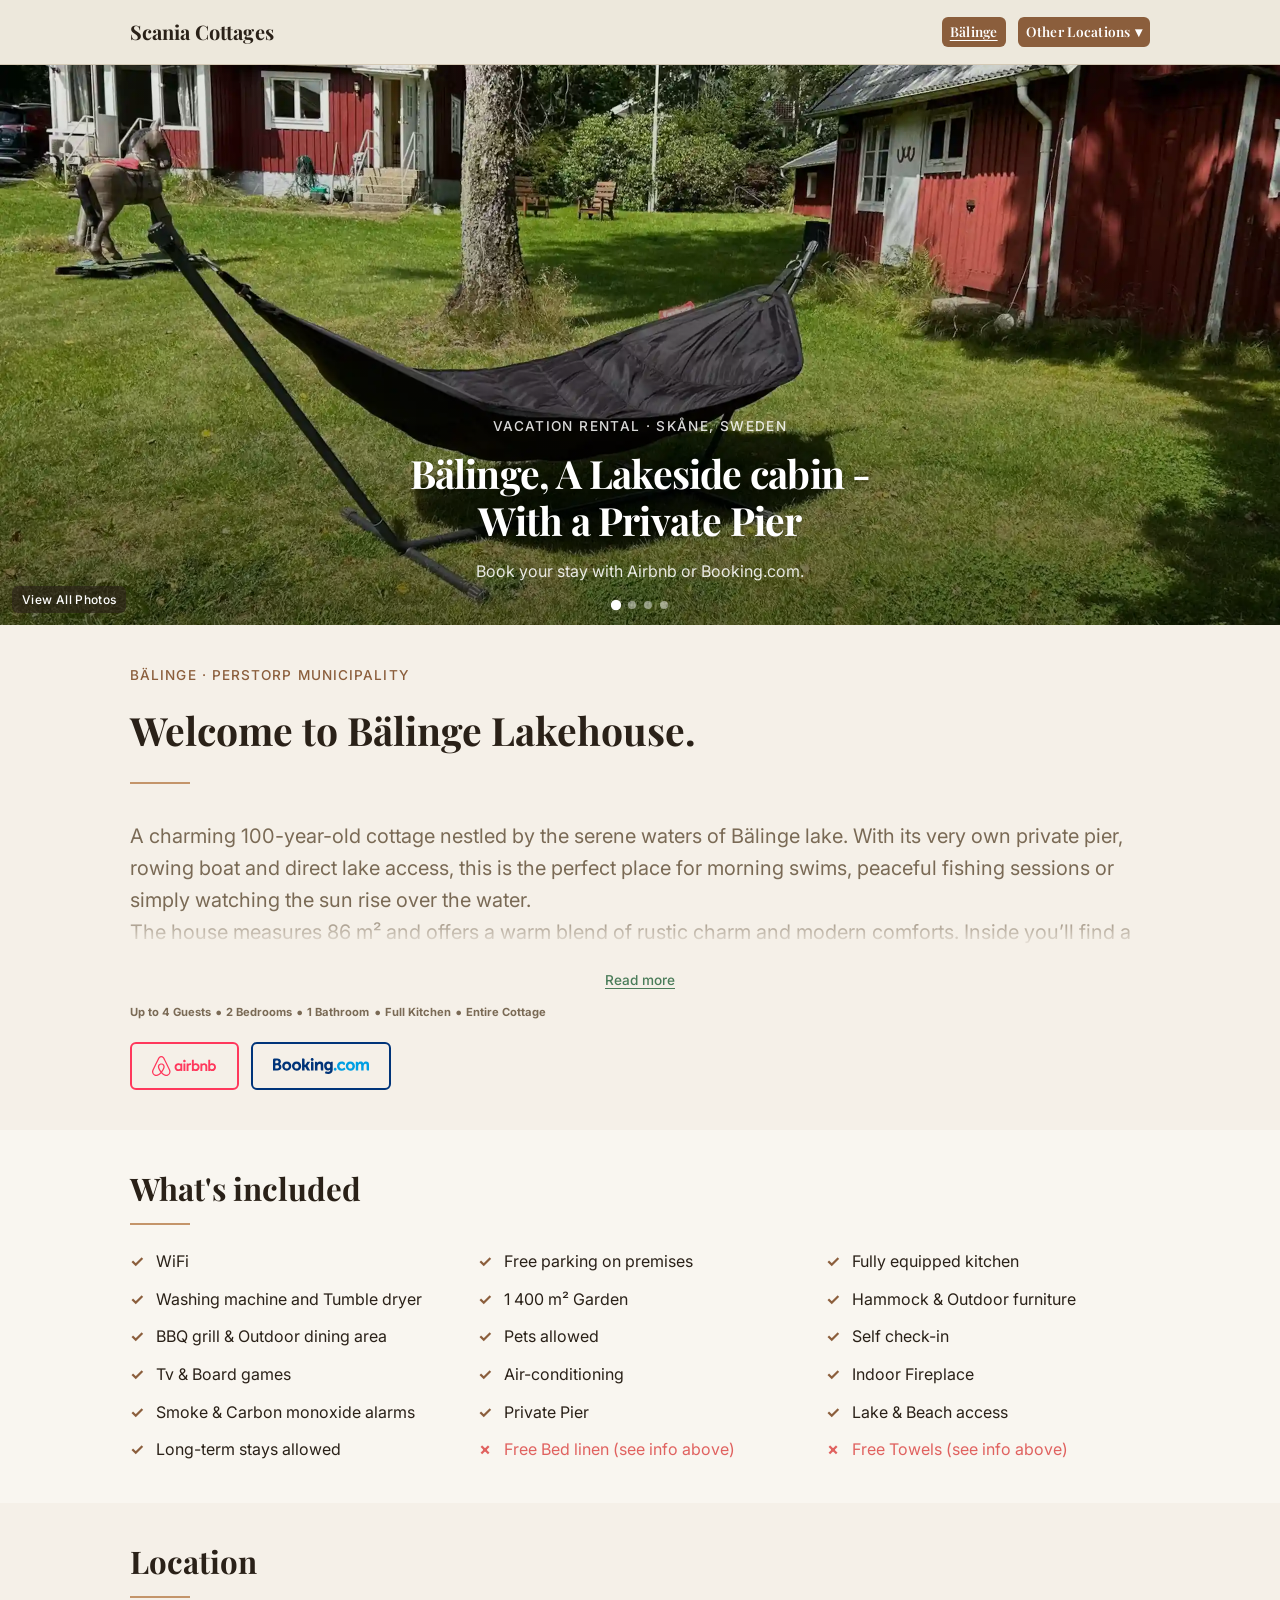
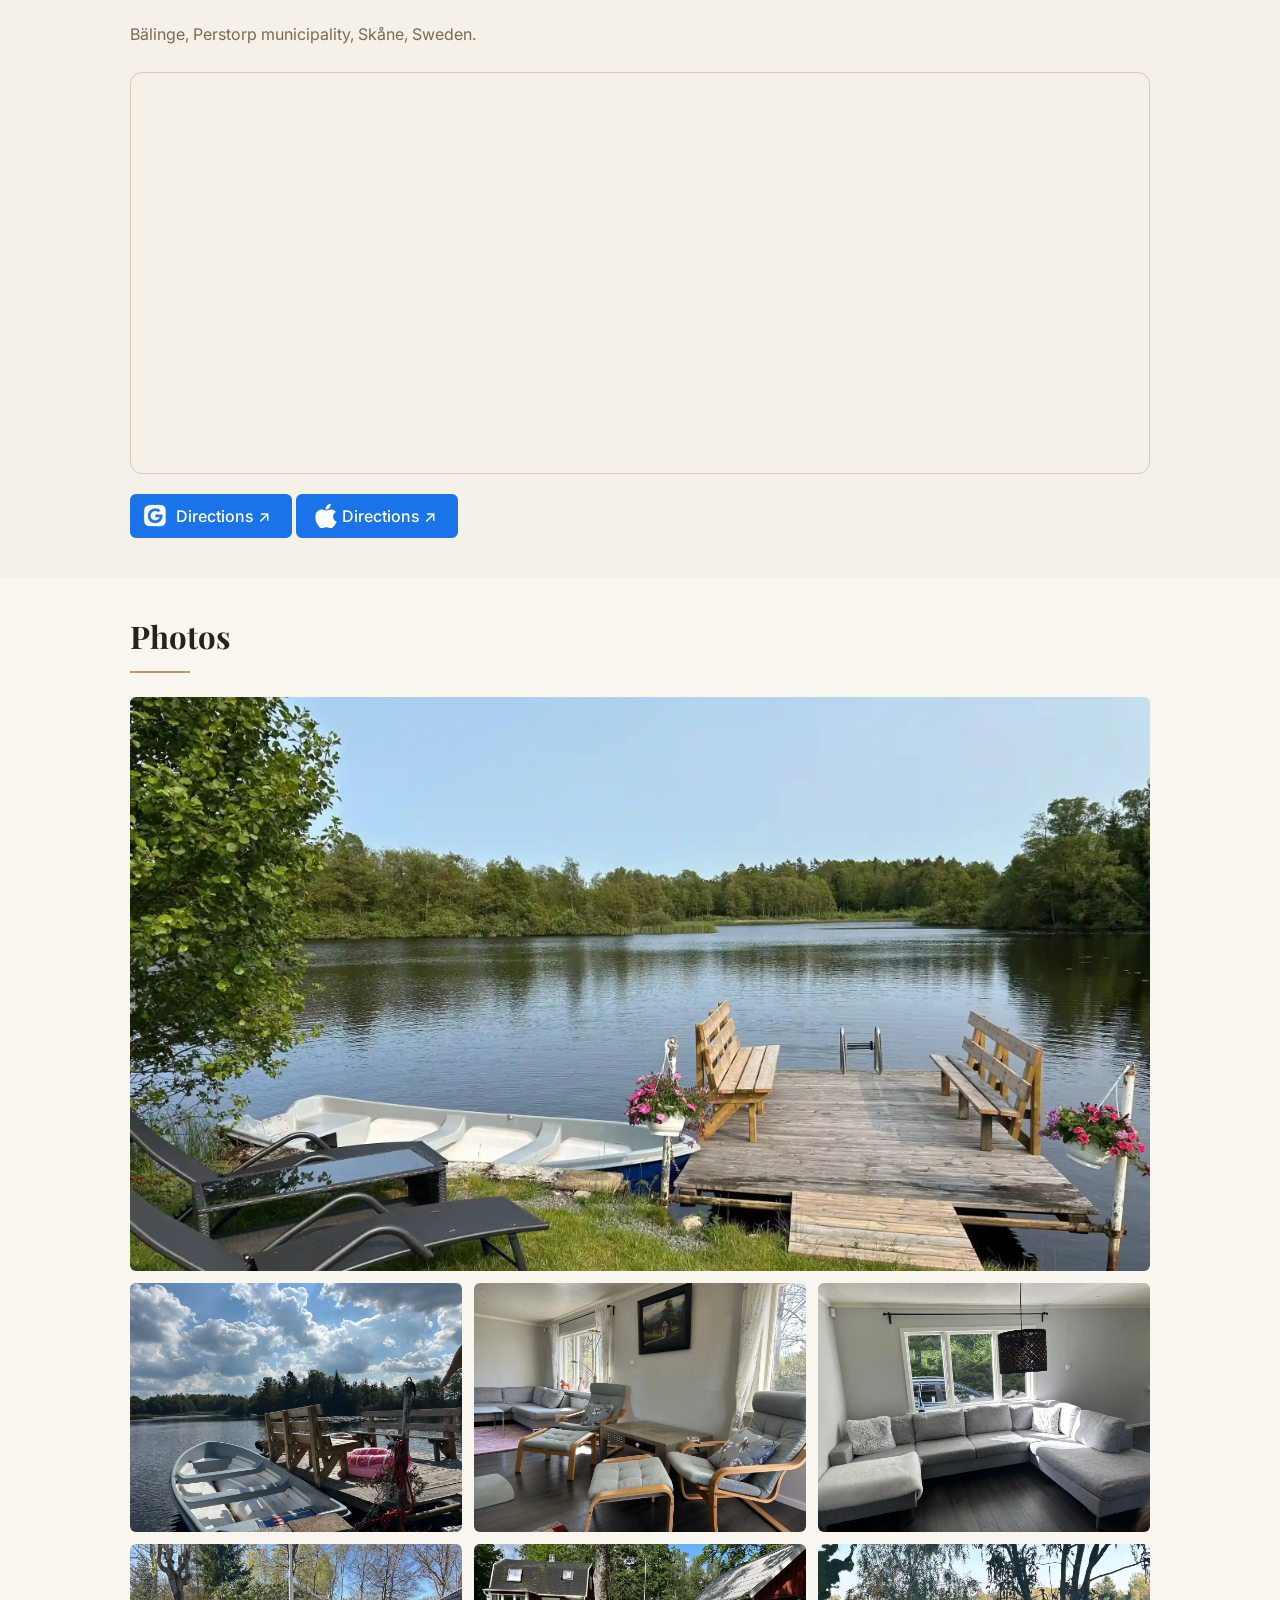
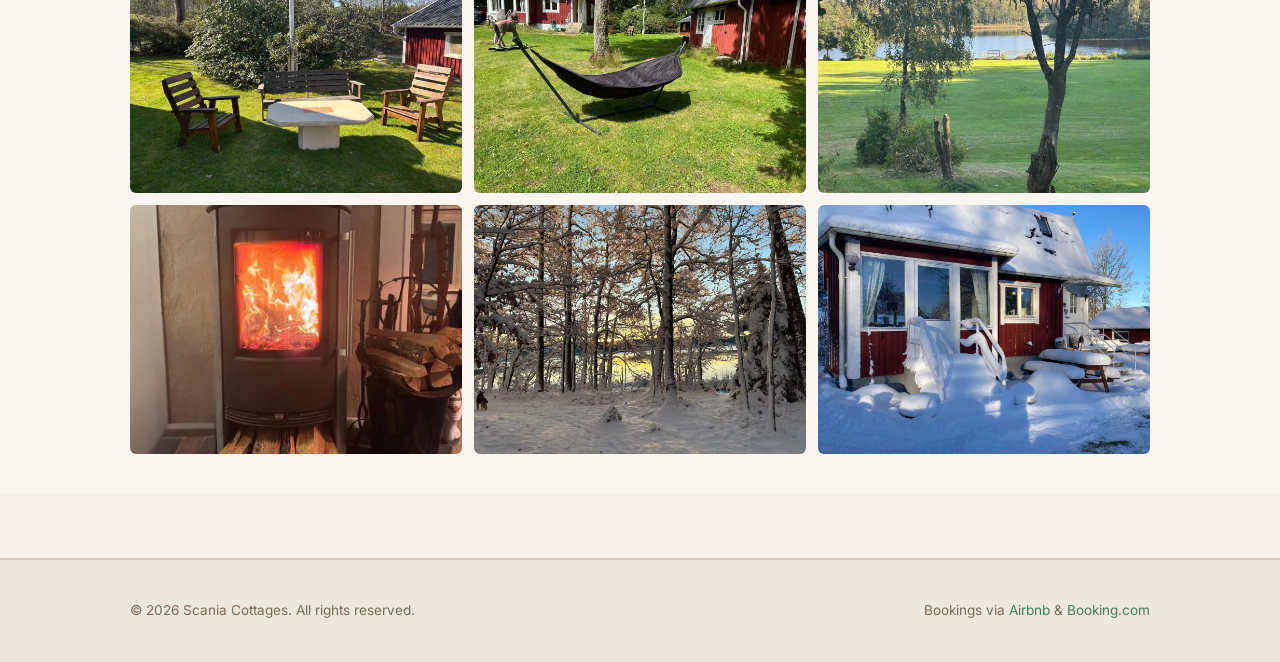
==== commit 1012d317: "Implemented solid foundation for SEO & GEO including llms.txt, sitemap.xml, robots.txt also Open Gra" ====
--- a/index.html
+++ b/index.html
@@ -1,6 +1,6 @@
 <!doctype html>
 <!--
-  index.html — Homepage (Bälinge)
+  Root index.html — Homepage (Bälinge)
   Airbnb & Booking.com Rentals Showcase Website
 																  
 
@@ -21,22 +21,71 @@
   <head>
     <!-- ============================================================
        META & SEO
-	   
+
        charset: tells the browser this file uses UTF-8 text encoding
                 (required for Swedish characters like ä, ö, å)
        viewport: makes the layout mobile-responsive
-       description: shown in Google search results under the page title																	
-																 
-												   																	   
+       description: shown in Google search results under the page title
        ============================================================ -->
     <meta charset="UTF-8" />
     <meta name="viewport" content="width=device-width, initial-scale=1.0" />
     <meta
       name="description"
-      content="Bälinge — Lake cottage with private pier by the lake in Bälinge, Skåne, Sweden. Book on Airbnb or Booking.com."
+      content="Charming lake cottage by Bälingesjön in Perstorp, Skåne with private pier, rowing boat and large garden. Up to 4 guests. Book on Airbnb or Booking.com."
     />
 
-    <title>Bälinge — Vacation Rental in Skåne, Sweden</title>
+    <title>Bälinge Lakehouse — Lake Cottage with Private Pier | Skåne</title>
+    <!-- ============================================================
+         OPEN GRAPH + TWITTER CARD
+         Used when the page is shared (social media, messaging apps, etc.)
+
+         TODO: When the custom domain is live, replace every
+         https://l14mo5tm4n.github.io/Airbnb_Property_Showcase-StaticWebPage/ 
+         with https://yourdomain.com/
+         ============================================================ -->
+
+    <!-- Open Graph -->
+    <meta property="og:type" content="website" />
+    <meta property="og:site_name" content="Scania Cottages" />
+    <meta
+      property="og:title"
+      content="Bälinge Lakehouse — Lake Cottage with Private Pier | Skåne"
+    />
+    <meta
+      property="og:description"
+      content="Charming lake cottage by Bälingesjön in Perstorp, Skåne with private pier, rowing boat and large garden. Up to 4 guests. Book on Airbnb or Booking.com."
+    />
+    <meta
+      property="og:url"
+      content="https://l14mo5tm4n.github.io/Airbnb_Property_Showcase-StaticWebPage/"
+    />
+    <meta
+      property="og:image"
+      content="https://l14mo5tm4n.github.io/Airbnb_Property_Showcase-StaticWebPage/media/balinge/gallery/pier-01.webp"
+    />
+    <meta property="og:image:alt" content="Private pier at Bälinge Lakehouse" />
+    <meta property="og:locale" content="en_GB" />
+
+    <!-- Twitter Card -->
+    <meta name="twitter:card" content="summary_large_image" />
+    <meta
+      name="twitter:title"
+      content="Bälinge Lakehouse — Lake Cottage with Private Pier | Skåne"
+    />
+    <meta
+      name="twitter:description"
+      content="Charming lake cottage by Bälingesjön in Perstorp, Skåne with private pier, rowing boat and large garden. Up to 4 guests. Book on Airbnb or Booking.com."
+    />
+    <meta
+      name="twitter:image"
+      content="https://l14mo5tm4n.github.io/Airbnb_Property_Showcase-StaticWebPage/media/balinge/gallery/pier-01.webp"
+    />
+
+    <!-- TODO:  update when the custom domain is live -->
+    <link
+      rel="canonical"
+      href="https://l14mo5tm4n.github.io/Airbnb_Property_Showcase-StaticWebPage/"
+    />
 
     <!-- ============================================================
        GOOGLE FONTS 
@@ -67,6 +116,64 @@
                             FAVICON
        ============================================================ -->
     <link rel="icon" href="favicon.ico" />
+
+    <!-- ============================================================
+       STRUCTURED DATA (JSON-LD)
+       Gives search engines and AI tools (ChatGPT, Perplexity, Google
+       AI Overviews, etc.) clean, unambiguous facts about this property
+       instead of making them guess from the page's prose.
+       Reference: https://schema.org/VacationRental
+
+       TODO: once this site is live on its own domain (not GitHub
+       Pages), update the "url" field and every "image" URL below —
+       replace https://l14mo5tm4n.github.io/Airbnb_Property_Showcase-StaticWebPage/
+       with the new domain.
+       ============================================================ -->
+    <script type="application/ld+json">
+      {
+        "@context": "https://schema.org",
+        "@type": "VacationRental",
+        "name": "Bälinge Lakehouse",
+        "identifier": "balinge-lakehouse-perstorp",
+        "description": "Charming lake cottage by Bälingesjön in Perstorp, Skåne with private pier, rowing boat and large garden. Up to 4 guests. Book on Airbnb or Booking.com.",
+        "url": "https://l14mo5tm4n.github.io/Airbnb_Property_Showcase-StaticWebPage/",
+        "petsAllowed": true,
+        "containsPlace": {
+          "@type": "Accommodation",
+          "occupancy": {
+            "@type": "QuantitativeValue",
+            "value": 4
+          }
+        },
+        "image": [
+          "https://l14mo5tm4n.github.io/Airbnb_Property_Showcase-StaticWebPage/media/balinge/gallery/ext-01.webp",
+          "https://l14mo5tm4n.github.io/Airbnb_Property_Showcase-StaticWebPage/media/balinge/gallery/pier-01.webp",
+          "https://l14mo5tm4n.github.io/Airbnb_Property_Showcase-StaticWebPage/media/balinge/gallery/lounge-01.webp",
+          "https://l14mo5tm4n.github.io/Airbnb_Property_Showcase-StaticWebPage/media/balinge/gallery/activities-01.webp",
+          "https://l14mo5tm4n.github.io/Airbnb_Property_Showcase-StaticWebPage/media/balinge/gallery/bathroom-01.webp",
+          "https://l14mo5tm4n.github.io/Airbnb_Property_Showcase-StaticWebPage/media/balinge/gallery/bedroom-01.webp",
+          "https://l14mo5tm4n.github.io/Airbnb_Property_Showcase-StaticWebPage/media/balinge/gallery/kitchen-01.webp",
+          "https://l14mo5tm4n.github.io/Airbnb_Property_Showcase-StaticWebPage/media/balinge/gallery/winter-01.webp"
+        ],
+        "address": {
+          "@type": "PostalAddress",
+          "streetAddress": "Bälinge 326",
+          "postalCode": "284 92",
+          "addressLocality": "Perstorp",
+          "addressRegion": "Skåne",
+          "addressCountry": "SE"
+        },
+        "geo": {
+          "@type": "GeoCoordinates",
+          "latitude": 56.2523307,
+          "longitude": 13.3655008
+        }
+      }
+    </script>
+
+    <!-- ============================================================
+             END OF STRUCTURED DATA (JSON-LD)
+      ============================================================ -->
   </head>
 
   <body>
@@ -258,7 +365,7 @@
               <span class="eyebrow"
                 >Bälinge &middot; Perstorp Municipality</span
               >
-              <h1 id="property-title">Welcome to Bälinge Lakehouse.</h1>
+              <h2 id="property-title">Welcome to Bälinge Lakehouse.</h2>
               <hr class="divider--wood" />
               <div class="read-more" data-read-more>
                 <p class="text-lead">
@@ -340,7 +447,7 @@
                     target="_blank"
                     rel="noopener noreferrer"
                     ><strong>Herrevadskloster ↗</strong></a
-                  >(27 km). and Ängelholm-Helsingborg Airport is 45 km away.
+                  >(27 km). Ängelholm-Helsingborg Airport is 45 km away.
                   Across the lake you’ll find a small summer campground with a
                   sandy beach, playground and kiosk.
                 </p>
@@ -427,7 +534,7 @@
                ></iframe>
 
                The .intro-grid__media wrapper and its CSS will handle
-               sizing automatically — no other changes needed.
+               sizing automatically — no other changes needed..
                ----------------------------------------------- -->
             <div class="intro-grid__media">
               <!-- Placeholder box — remove and replace with iframe when live -->
@@ -468,7 +575,7 @@
             <li class="amenity-item">WiFi</li>
             <li class="amenity-item">Free parking on premises</li>
             <li class="amenity-item">Fully equipped kitchen</li>
-            <li class="amenity-item">Washing machine and Tumbledryer</li>
+            <li class="amenity-item">Washing machine and Tumble dryer</li>
             <li class="amenity-item">1 400 m² Garden</li>
             <li class="amenity-item">Hammock & Outdoor furniture</li>
             <li class="amenity-item">BBQ grill & Outdoor dining area</li>
--- a/css/style.css
+++ b/css/style.css
@@ -21,7 +21,6 @@
    you only need to edit that section.
    ============================================================= */
 
-
 /* =============================================================
    1. CSS CUSTOM PROPERTIES (design tokens)
 
@@ -35,95 +34,110 @@
   /* --- Colors --- */
 
   /* Backgrounds: warm parchment tones — not stark white, not beige-grey */
-  --color-bg:           #F5F0E8;  /* Page background: warm parchment */
-  --color-surface:      #EDE8DC;  /* Cards, nav, footer: slightly deeper cream */
-  --color-surface-alt:  #F9F6F0;  /* Near-white cream: alternating sections */
+  --color-bg: #f5f0e8; /* Page background: warm parchment */
+  --color-surface: #ede8dc; /* Cards, nav, footer: slightly deeper cream */
+  --color-surface-alt: #f9f6f0; /* Near-white cream: alternating sections */
 
   /* Text: warm browns instead of cold greys */
-  --color-text:         #2A2118;  /* Deep warm brown: primary text */
-  --color-text-muted:   #7A6A55;  /* Mid warm brown: captions, subtitles */
-
+  --color-text: #2a2118; /* Deep warm brown: primary text */
+  --color-text-muted: #7a6a55; /* Mid warm brown: captions, subtitles */
 
   /* Accent palette */
-  --color-accent:       #4A7C59;  /* Earthy forest green: primary interactive */
-  --color-accent-hover: #395E44;  /* Darker green for hover states */
-  --color-wood:         #8B5E3C;  /* Wood tone: card accents, borders, eyebrows */
-  --color-wood-light:   #C4956A;  /* Lighter wood: decorative dividers */
-  --color-wood-dark:    #6C492F;  /* Wood mixed with ~20% black — hover for solid wood-filled buttons */
-
-   /* Brand palette */
-  --color-airbnb:  #FF385C;  /* Airbnb brand pink — used only for Airbnb button */
-  --color-booking: #003479;  /* Booking.com brand blue — used only for Booking.com button */
-  --color-airbnb-tint:  rgba(255, 56, 92, 0.15);  /* Airbnb pink at 30% — hover background */
-  --color-booking-tint: rgba(0, 52, 121, 0.25);   /* Booking.com blue at 30% — hover background */
-  --color-google-maps:       #1A73E8;  /* Google Maps directions-button blue */
-  --color-apple-maps:        #1A73E8;  /* Google Maps blue (using google blue for both, but here is Apple System Blue hex #007AFF */
-  --color-hover-tint-black: rgba(0, 0, 0, 0.15);  /* black at 10% — used to darken solid buttons on hover */
+  --color-accent: #4a7c59; /* Earthy forest green: primary interactive */
+  --color-accent-hover: #395e44; /* Darker green for hover states */
+  --color-wood: #8b5e3c; /* Wood tone: card accents, borders, eyebrows */
+  --color-wood-light: #c4956a; /* Lighter wood: decorative dividers */
+  --color-wood-dark: #6c492f; /* Wood mixed with ~20% black — hover for solid wood-filled buttons */
+
+  /* Brand palette */
+  --color-airbnb: #ff385c; /* Airbnb brand pink — used only for Airbnb button */
+  --color-booking: #003479; /* Booking.com brand blue — used only for Booking.com button */
+  --color-airbnb-tint: rgba(
+    255,
+    56,
+    92,
+    0.15
+  ); /* Airbnb pink at 30% — hover background */
+  --color-booking-tint: rgba(
+    0,
+    52,
+    121,
+    0.25
+  ); /* Booking.com blue at 30% — hover background */
+  --color-google-maps: #1a73e8; /* Google Maps directions-button blue */
+  --color-apple-maps: #1a73e8; /* Google Maps blue (using google blue for both, but here is Apple System Blue hex #007AFF */
+  --color-hover-tint-black: rgba(
+    0,
+    0,
+    0,
+    0.15
+  ); /* black at 10% — used to darken solid buttons on hover */
 
   /* Borders and dividers */
-  --color-border:       #D4C9B5;  /* Warm sand: standard dividers */
-  --color-border-strong:#B8A898;  /* Slightly stronger: card outlines */
+  --color-border: #d4c9b5; /* Warm sand: standard dividers */
+  --color-border-strong: #b8a898; /* Slightly stronger: card outlines */
 
   /* --- Typography --- */
   /* Playfair Display: a quality serif for headings — unhurried and warm */
   /* Inter: clean, highly readable sans-serif for body text */
-  --font-heading: 'Playfair Display', Georgia, serif;
-  --font-body:    'Inter', system-ui, -apple-system, sans-serif;
+  --font-heading: "Playfair Display", Georgia, serif;
+  --font-body: "Inter", system-ui, -apple-system, sans-serif;
 
   /* Type scale — each step is ~1.25x the previous (Major Third scale) */
-  --text-vsm:   0.7rem; 
-  --text-sm:   0.85rem;   /* ~13.6px — captions, labels */
-  --text-base: 1rem;      /* 16px    — body text */
-  --text-lg:   1.25rem;   /* ~20px   — lead paragraphs */
-  --text-xl:   1.563rem;  /* ~25px   — section headings */
-  --text-2xl:  1.953rem;  /* ~31px   — page titles */
-  --text-3xl:  2.441rem;  /* ~39px   — hero headline */
+  --text-vsm: 0.7rem;
+  --text-sm: 0.85rem; /* ~13.6px — captions, labels */
+  --text-base: 1rem; /* 16px    — body text */
+  --text-lg: 1.25rem; /* ~20px   — lead paragraphs */
+  --text-xl: 1.563rem; /* ~25px   — section headings */
+  --text-2xl: 1.953rem; /* ~31px   — page titles */
+  --text-3xl: 2.441rem; /* ~39px   — hero headline */
 
   /* Line heights */
-  --leading-tight:  1.2;  /* Headings */
-  --leading-normal: 1.6;  /* Body text: generous for readability */
+  --leading-tight: 1.2; /* Headings */
+  --leading-normal: 1.6; /* Body text: generous for readability */
 
   /* Font weights */
-  --weight-normal:   400;
-  --weight-medium:   500;
-  --weight-semibold: 600;  /* Between medium and bold — used for the nav badge */
-  --weight-bold:     700;
-  --weight-boldbold: 850;  /* Extra-bold for hero headline — heavier than normal bold, but not black */
+  --weight-normal: 400;
+  --weight-medium: 500;
+  --weight-semibold: 600; /* Between medium and bold — used for the nav badge */
+  --weight-bold: 700;
+  --weight-boldbold: 850; /* Extra-bold for hero headline — heavier than normal bold, but not black */
 
   /* --- Spacing scale ---
      All spacing uses multiples of a 4px base unit.
      This keeps rhythm consistent throughout the layout. */
-  --space-1:  0.25rem;   /* 4px  */
-  --space-2:  0.5rem;    /* 8px  */
-  --space-3:  0.75rem;   /* 12px */
-  --space-4:  1rem;      /* 16px */
-  --space-5:  1.25rem;   /* 20px */
-  --space-6:  1.5rem;    /* 24px */
-  --space-8:  2rem;      /* 32px */
-  --space-10: 2.5rem;    /* 40px */
-  --space-12: 3rem;      /* 48px */
-  --space-14: 2.5rem;    /* 40px */
-  --space-16: 4rem;      /* 64px */
-  --space-20: 5rem;      /* 80px */
+  --space-1: 0.25rem; /* 4px  */
+  --space-2: 0.5rem; /* 8px  */
+  --space-3: 0.75rem; /* 12px */
+  --space-4: 1rem; /* 16px */
+  --space-5: 1.25rem; /* 20px */
+  --space-6: 1.5rem; /* 24px */
+  --space-8: 2rem; /* 32px */
+  --space-10: 2.5rem; /* 40px */
+  --space-12: 3rem; /* 48px */
+  --space-14: 2.5rem; /* 40px */
+  --space-16: 4rem; /* 64px */
+  --space-20: 5rem; /* 80px */
 
   /* --- Layout --- */
-  --max-width:        1100px;        /* Maximum content width, centered on wide screens */
-  --page-padding:     var(--space-5);/* Horizontal padding on mobile (20px) */
-  --border-radius:    6px;
+  --max-width: 1100px; /* Maximum content width, centered on wide screens */
+  --page-padding: var(--space-5); /* Horizontal padding on mobile (20px) */
+  --border-radius: 6px;
   --border-radius-lg: 12px;
 
   /* --- Shadows ---
      Warm-tinted shadows to match the earthy palette.
      A cold grey shadow would feel out of place here. */
-  --shadow-sm: 0 1px 4px rgba(90, 60, 30, 0.10), 0 1px 2px rgba(90, 60, 30, 0.07);
-  --shadow-md: 0 4px 16px rgba(90, 60, 30, 0.13), 0 2px 4px rgba(90, 60, 30, 0.07);
+  --shadow-sm:
+    0 1px 4px rgba(90, 60, 30, 0.1), 0 1px 2px rgba(90, 60, 30, 0.07);
+  --shadow-md:
+    0 4px 16px rgba(90, 60, 30, 0.13), 0 2px 4px rgba(90, 60, 30, 0.07);
 
   /* --- Transitions ---
      Used for hover effects. "ease" accelerates then decelerates naturally. */
-  --transition-fast:   150ms ease;
+  --transition-fast: 150ms ease;
   --transition-normal: 250ms ease;
 }
-
 
 /* =============================================================
    2. RESET & BASE
@@ -135,7 +149,9 @@
 /* "Box sizing" controls how width/height are calculated.
    border-box means padding and borders are included in the
    element's total width — much more intuitive to work with. */
-*, *::before, *::after {
+*,
+*::before,
+*::after {
   box-sizing: border-box;
   margin: 0;
   padding: 0;
@@ -170,7 +186,8 @@
 }
 
 /* Remove default list bullets — we add our own styling when needed */
-ul, ol {
+ul,
+ol {
   list-style: none;
 }
 
@@ -180,7 +197,6 @@
   text-decoration: none;
 }
 
-
 /* =============================================================
    3. TYPOGRAPHY SCALE
 
@@ -188,18 +204,36 @@
    Example: <p class="text-muted">Some secondary note...</p>
    ============================================================= */
 
-h1, h2, h3, h4, h5, h6 {
+h1,
+h2,
+h3,
+h4,
+h5,
+h6 {
   font-family: var(--font-heading);
   font-weight: var(--weight-bold);
   line-height: var(--leading-tight);
   color: var(--color-text);
 }
 
-h1 { font-size: var(--text-3xl); }
-h2 { font-size: var(--text-2xl); }
-h3 { font-size: var(--text-xl); }
-h4 { font-size: var(--text-lg); }
-
+h1 {
+  font-size: var(--text-3xl);
+}
+h2 {
+  font-size: var(--text-2xl);
+}
+h3 {
+  font-size: var(--text-xl);
+}
+h4 {
+  font-size: var(--text-lg);
+}
+/* #property-title is an <h2> (not <h1> — the page's single h1 is the
+   hero title), but should still look like a big page title, so it
+   keeps the h1-sized font here rather than the smaller default h2 size. */
+#property-title {
+  font-size: var(--text-3xl);
+}
 p {
   font-size: var(--text-base);
   line-height: var(--leading-normal);
@@ -231,7 +265,6 @@
   display: block;
   margin-bottom: var(--space-2);
 }
-
 
 /* =============================================================
    4. LAYOUT UTILITIES
@@ -299,7 +332,6 @@
   border-width: 0;
 }
 
-
 /* =============================================================
    5. HEADER & NAVIGATION
    ============================================================= */
@@ -311,14 +343,14 @@
   /* sticky: the header stays at the top of the screen while scrolling */
   position: sticky;
   top: 0;
-  z-index: 100;  /* Sits above all page content */
+  z-index: 100; /* Sits above all page content */
 }
 
 .site-header .container {
   display: flex;
   align-items: center;
   justify-content: space-between;
-  height: 64px;  /* Fixed header height */
+  height: 64px; /* Fixed header height */
 }
 
 /* The site name / logo text */
@@ -351,18 +383,18 @@
 .nav-current {
   display: inline-block;
   background-color: var(--color-wood);
-  color: #FFFFFF;
+  color: #ffffff;
   font-family: var(--font-heading);
   font-size: var(--text-sm);
   font-weight: var(--weight-semibold);
   letter-spacing: 0.02em;
-  line-height: 1;          /* Locks box height so the underline below
+  line-height: 1; /* Locks box height so the underline below
                                can't make this look taller than its twin */
   text-decoration: underline;
   text-underline-offset: 3px;
   padding: var(--space-2) var(--space-2);
   border-radius: var(--border-radius);
-  white-space: nowrap;    /* Never let the label wrap to a second line */
+  white-space: nowrap; /* Never let the label wrap to a second line */
   transition: background-color var(--transition-fast);
 }
 
@@ -382,19 +414,20 @@
   align-items: center;
   gap: var(--space-1);
   background-color: var(--color-wood);
-  color: #FFFFFF;
+  color: #ffffff;
   border: none;
   font-family: var(--font-heading);
   font-size: var(--text-sm);
   font-weight: var(--weight-semibold);
   letter-spacing: 0.02em;
-  line-height: 1;          /* Matches .nav-current so both boxes are the same height */
+  line-height: 1; /* Matches .nav-current so both boxes are the same height */
   cursor: pointer;
   padding: var(--space-2) var(--space-2);
   border-radius: var(--border-radius);
-  white-space: nowrap;    /* Never let "Other Locations" wrap to two lines */
-  transition: background-color var(--transition-fast),
-              border-radius var(--transition-fast);
+  white-space: nowrap; /* Never let "Other Locations" wrap to two lines */
+  transition:
+    background-color var(--transition-fast),
+    border-radius var(--transition-fast);
 }
 
 .nav-dropdown__toggle:hover,
@@ -448,14 +481,15 @@
   border-radius: var(--border-radius);
   font-family: var(--font-heading);
   font-size: var(--text-sm);
-  color: var(--color-bg);  /* Creamy parchment — same family as the page background */
+  color: var(
+    --color-bg
+  ); /* Creamy parchment — same family as the page background */
   transition: background-color var(--transition-fast);
 }
 
 .nav-dropdown__menu a:hover {
   background-color: var(--color-wood-dark);
 }
-
 
 /* =============================================================
    6. FOOTER
@@ -470,7 +504,7 @@
 
 .site-footer .container {
   display: flex;
-  flex-direction: column;  /* Stack vertically on mobile */
+  flex-direction: column; /* Stack vertically on mobile */
   gap: var(--space-4);
   align-items: center;
   text-align: center;
@@ -480,7 +514,6 @@
   font-size: var(--text-sm);
   color: var(--color-text-muted);
 }
-
 
 /* =============================================================
    7. BUTTONS & LINKS
@@ -503,9 +536,10 @@
   cursor: pointer;
   text-decoration: none;
   white-space: nowrap;
-  transition: background-color var(--transition-fast),
-              color var(--transition-fast),
-              border-color var(--transition-fast);
+  transition:
+    background-color var(--transition-fast),
+    color var(--transition-fast),
+    border-color var(--transition-fast);
 }
 
 /* Focus ring: important for keyboard and accessibility navigation */
@@ -517,7 +551,7 @@
 /* Primary button: filled green */
 .btn-primary {
   background-color: var(--color-accent);
-  color: #FFFFFF;
+  color: #ffffff;
   border-color: var(--color-accent);
 }
 
@@ -535,7 +569,7 @@
 
 .btn-secondary:hover {
   background-color: var(--color-wood);
-  color: #FFFFFF;
+  color: #ffffff;
 }
 
 .btn-secondary--airbnb {
@@ -557,19 +591,25 @@
 .btn-directions--google {
   background-color: var(--color-google-maps);
   border-color: var(--color-google-maps);
-  color: #FFFFFF;
+  color: #ffffff;
 }
 .btn-directions--google:hover {
-  background-image: linear-gradient(var(--color-hover-tint-black), var(--color-hover-tint-black));
+  background-image: linear-gradient(
+    var(--color-hover-tint-black),
+    var(--color-hover-tint-black)
+  );
 }
 
 .btn-directions--apple {
   background-color: var(--color-apple-maps);
   border-color: var(--color-apple-maps);
-  color: #FFFFFF;
+  color: #ffffff;
 }
 .btn-directions--apple:hover {
-  background-image: linear-gradient(var(--color-hover-tint-black), var(--color-hover-tint-black));
+  background-image: linear-gradient(
+    var(--color-hover-tint-black),
+    var(--color-hover-tint-black)
+  );
 }
 
 /* Small button variant — used in compact contexts */
@@ -584,7 +624,6 @@
   height: 1em;
   width: auto;
   flex-shrink: 0;
-
 }
 
 /* Airbnb's logo has more internal padding baked into its SVG viewBox
@@ -598,11 +637,11 @@
    viewBox than the other icons, so it renders visually smaller
    at the same font-relative height. Bump it up to match. */
 .btn__icon--googlemaps {
-  transform: scale(3.0) translateY(-1px);
+  transform: scale(3) translateY(-1px);
 }
 
 .btn__icon--applmaps {
-  transform: scale(1.550);
+  transform: scale(1.55);
 }
 
 /* Inline text link */
@@ -618,7 +657,6 @@
   text-decoration-color: var(--color-accent);
 }
 
-
 /* =============================================================
    9. HERO SLIDESHOW
 
@@ -634,11 +672,13 @@
    ============================================================= */
 
 .hero-slideshow {
-  position: relative;       /* Needed so children can be positioned inside it */
+  position: relative; /* Needed so children can be positioned inside it */
   width: 100%;
-  height: 420px;            /* Height of the hero on mobile */
+  height: 420px; /* Height of the hero on mobile */
   overflow: hidden;
-  background-color: var(--color-surface);  /* Placeholder color while images load */
+  background-color: var(
+    --color-surface
+  ); /* Placeholder color while images load */
 }
 
 /* The track holds all slides side by side in a row — not stacked.
@@ -650,8 +690,8 @@
   display: flex;
   height: 100%;
   transition: transform 0.5s ease;
-  cursor: pointer;      /* Signals the slideshow itself is clickable (opens gallery) */
-  touch-action: pan-y;  /* Allows vertical page scroll but lets our JS handle
+  cursor: pointer; /* Signals the slideshow itself is clickable (opens gallery) */
+  touch-action: pan-y; /* Allows vertical page scroll but lets our JS handle
                            horizontal swipes for slide navigation */
 }
 
@@ -678,15 +718,15 @@
   bottom: var(--space-3);
   left: var(--space-3);
   background-color: rgba(42, 33, 24, 0.65);
-  color: #FFFFFF;
+  color: #ffffff;
   font-family: var(--font-body);
-  font-size: 0.75rem;      /* smaller than --text-sm, which read too large here */
+  font-size: 0.75rem; /* smaller than --text-sm, which read too large here */
   font-weight: var(--weight-medium);
-  padding: 4px 10px;        /* tighter than the standard space scale allows */
+  padding: 4px 10px; /* tighter than the standard space scale allows */
   border-radius: var(--border-radius);
-  pointer-events: none;   /* The hint itself shouldn't block clicks/swipes */
+  pointer-events: none; /* The hint itself shouldn't block clicks/swipes */
   letter-spacing: 0.03em;
-  z-index: 5;             /* Sit above the slides */
+  z-index: 5; /* Sit above the slides */
 }
 
 /* Dark gradient overlay — fades from transparent at the top to semi-dark
@@ -703,7 +743,7 @@
   display: flex;
   flex-direction: column;
   align-items: center;
-  justify-content: flex-end;  /* Text sits at the bottom of the hero */
+  justify-content: flex-end; /* Text sits at the bottom of the hero */
   padding: var(--space-10) var(--space-6);
   text-align: center;
   pointer-events: none; /* Let clicks/swipes pass through to the track underneath */
@@ -725,10 +765,10 @@
   font-size: var(--text-2xl);
   line-height: var(--leading-tight);
   letter-spacing: -0.02em;
-  color: #FFFFFF;
+  color: #ffffff;
   max-width: 22ch;
   margin: 0 auto var(--space-4);
-  text-shadow: 0 1px 4px rgba(0, 0, 0, 0.3);  /* Subtle shadow for legibility */
+  text-shadow: 0 1px 4px rgba(0, 0, 0, 0.3); /* Subtle shadow for legibility */
 }
 
 .hero__subtitle {
@@ -745,27 +785,28 @@
   position: absolute;
   bottom: var(--space-4);
   left: 50%;
-  transform: translateX(-50%);  /* Center the dot row horizontally */
+  transform: translateX(-50%); /* Center the dot row horizontally */
   display: flex;
   gap: var(--space-2);
-  z-index: 10;  /* Sits above the overlay and slides */
+  z-index: 10; /* Sits above the overlay and slides */
 }
 
 .hero-slideshow__dot {
   width: 8px;
   height: 8px;
-  border-radius: 50%;       /* Circle shape */
+  border-radius: 50%; /* Circle shape */
   border: none;
   background-color: rgba(255, 255, 255, 0.45);
   cursor: pointer;
   padding: 0;
-  transition: background-color var(--transition-fast),
-              transform var(--transition-fast);
+  transition:
+    background-color var(--transition-fast),
+    transform var(--transition-fast);
 }
 
 /* Active dot: filled white and slightly larger */
 .hero-slideshow__dot.is-active {
-  background-color: #FFFFFF;
+  background-color: #ffffff;
   transform: scale(1.3);
 }
 
@@ -780,7 +821,6 @@
   text-align: center;
 }
 
-
 /* =============================================================
    10. AMENITIES LIST
 
@@ -793,7 +833,7 @@
 
 .amenities-grid {
   display: grid;
-  grid-template-columns: repeat(2, 1fr);  /* 2 columns on mobile */
+  grid-template-columns: repeat(2, 1fr); /* 2 columns on mobile */
   gap: var(--space-3) var(--space-6);
   margin-top: var(--space-6);
 }
@@ -812,7 +852,7 @@
   gap: var(--space-3);
   font-size: var(--text-base);
   opacity: 0.6;
-  color: #D10000;
+  color: #d10000;
 }
 
 /* Wood-tone checkmark before each amenity item */
@@ -820,17 +860,16 @@
   content: "✓";
   color: var(--color-wood);
   font-weight: var(--weight-bold);
-  flex-shrink: 0;  /* Prevent the checkmark from being squeezed */
+  flex-shrink: 0; /* Prevent the checkmark from being squeezed */
 }
 
 .amenity-non-item::before {
   content: "✗";
-  color: #D10000;
+  color: #d10000;
   font-weight: var(--weight-bold);
   text-decoration: none;
-  flex-shrink: 0;  /* Prevent the cross from being squeezed */
-}
-
+  flex-shrink: 0; /* Prevent the cross from being squeezed */
+}
 
 /* =============================================================
    11. PHOTO GRID (property pages)
@@ -876,6 +915,12 @@
   aspect-ratio: 16 / 9;
 }
 
+/* Hide last item on Mobile & tablet portrait if the width is only enough for 2 columns */
+@media (max-width: 767px) {
+  .photo-grid__item:last-child {
+    display: none;
+  }
+}
 
 /* =============================================================
    12. RESPONSIVE OVERRIDES — DESKTOP
@@ -939,8 +984,6 @@
   }
 }
 
-
-
 /* =============================================================
    PROPERTY HERO IMAGE (property pages only)
 
@@ -956,7 +999,7 @@
   width: 100%;
   overflow: hidden;
   position: relative;
-  background-color: var(--color-surface);  /* Placeholder while image loads */
+  background-color: var(--color-surface); /* Placeholder while image loads */
 }
 
 /* The link wraps the entire hero image — the whole area is clickable */
@@ -967,7 +1010,7 @@
 
 .property-hero__image {
   width: 100%;
-  height: 320px;           /* Hero height on mobile */
+  height: 320px; /* Hero height on mobile */
   object-fit: cover;
   object-position: center;
   display: block;
@@ -975,23 +1018,23 @@
 }
 
 .property-hero a.hero-image-link:hover .property-hero__image {
-  transform: scale(1.02);  /* Subtle zoom hints that the image is interactive */
+  transform: scale(1.02); /* Subtle zoom hints that the image is interactive */
 }
 
 /* "View all photos" text hint — overlaid bottom-left on the hero image */
 .property-hero__hint {
-  display: none;            /* Hidden by default; JS enables it */
+  display: none; /* Hidden by default; JS enables it */
   position: absolute;
   bottom: var(--space-4);
   left: var(--space-4);
   background-color: rgba(42, 33, 24, 0.65);
-  color: #FFFFFF;
+  color: #ffffff;
   font-family: var(--font-body);
   font-size: var(--text-sm);
   font-weight: var(--weight-medium);
   padding: var(--space-2) var(--space-4);
   border-radius: var(--border-radius);
-  pointer-events: none;     /* The hint doesn't block clicks to the link */
+  pointer-events: none; /* The hint doesn't block clicks to the link */
   letter-spacing: 0.03em;
 }
 
@@ -1010,14 +1053,13 @@
 
 @media (min-width: 768px) {
   .property-hero__image {
-    height: 480px;          /* Taller hero on desktop */
+    height: 480px; /* Taller hero on desktop */
   }
 }
 
 /* =============================================================
    END OF PROPERTY HERO ADDITIONS
    ============================================================= */
-
 
 /* =============================================================
    PROPERTY INTRO — two-column grid (property pages)
@@ -1047,7 +1089,7 @@
   display: grid;
   grid-template-columns: 1fr;
   gap: var(--space-8);
-  align-items: start;  /* Both columns align to the top, not stretched */
+  align-items: start; /* Both columns align to the top, not stretched */
 }
 
 /* Left column: no special sizing needed, fills available space */
@@ -1101,7 +1143,6 @@
   display: block;
 }
 
-
 /* =============================================================
    YOUTUBE PLACEHOLDER
 
@@ -1119,7 +1160,7 @@
 
 .youtube-placeholder {
   width: 100%;
-  aspect-ratio: 16 / 9;     /* Same ratio as a real YouTube embed */
+  aspect-ratio: 16 / 9; /* Same ratio as a real YouTube embed */
   background-color: var(--color-surface);
   border: 2px dashed var(--color-border-strong);
   border-radius: var(--border-radius-lg);
@@ -1135,7 +1176,7 @@
 
 /* The camera emoji icon */
 .youtube-placeholder__icon {
-  font-size: 2rem;           /* Large enough to read clearly */
+  font-size: 2rem; /* Large enough to read clearly */
   line-height: 1;
   opacity: 0.6;
 }
@@ -1156,7 +1197,6 @@
   font-style: italic;
   margin: 0;
 }
-
 
 /* Responsive: two-column intro grid on desktop
    TEMPORARY: the two-column rule is commented out while the
@@ -1178,7 +1218,6 @@
    END OF INTRO GRID AND YOUTUBE PLACEHOLDER
    ============================================================= */
 
-
 /* =============================================================
    TEMPORARY: HIDE REVIEWS SECTION
 
@@ -1193,7 +1232,7 @@
   display: none;
 }
 
-   /* =============================================================
+/* =============================================================
    READ MORE — collapsible text block
 
    Wrap any block of text like this:
@@ -1226,7 +1265,11 @@
   left: 0;
   right: 0;
   height: 2.5em;
-  background: linear-gradient(to bottom, rgba(245, 240, 232, 0), var(--color-bg));
+  background: linear-gradient(
+    to bottom,
+    rgba(245, 240, 232, 0),
+    var(--color-bg)
+  );
   transition: opacity 0.3s ease;
 }
 
@@ -1264,4 +1307,4 @@
 
 /* =============================================================
    END OF READ MORE TOGGLE BUTTON
-   ============================================================= */+   ============================================================= */
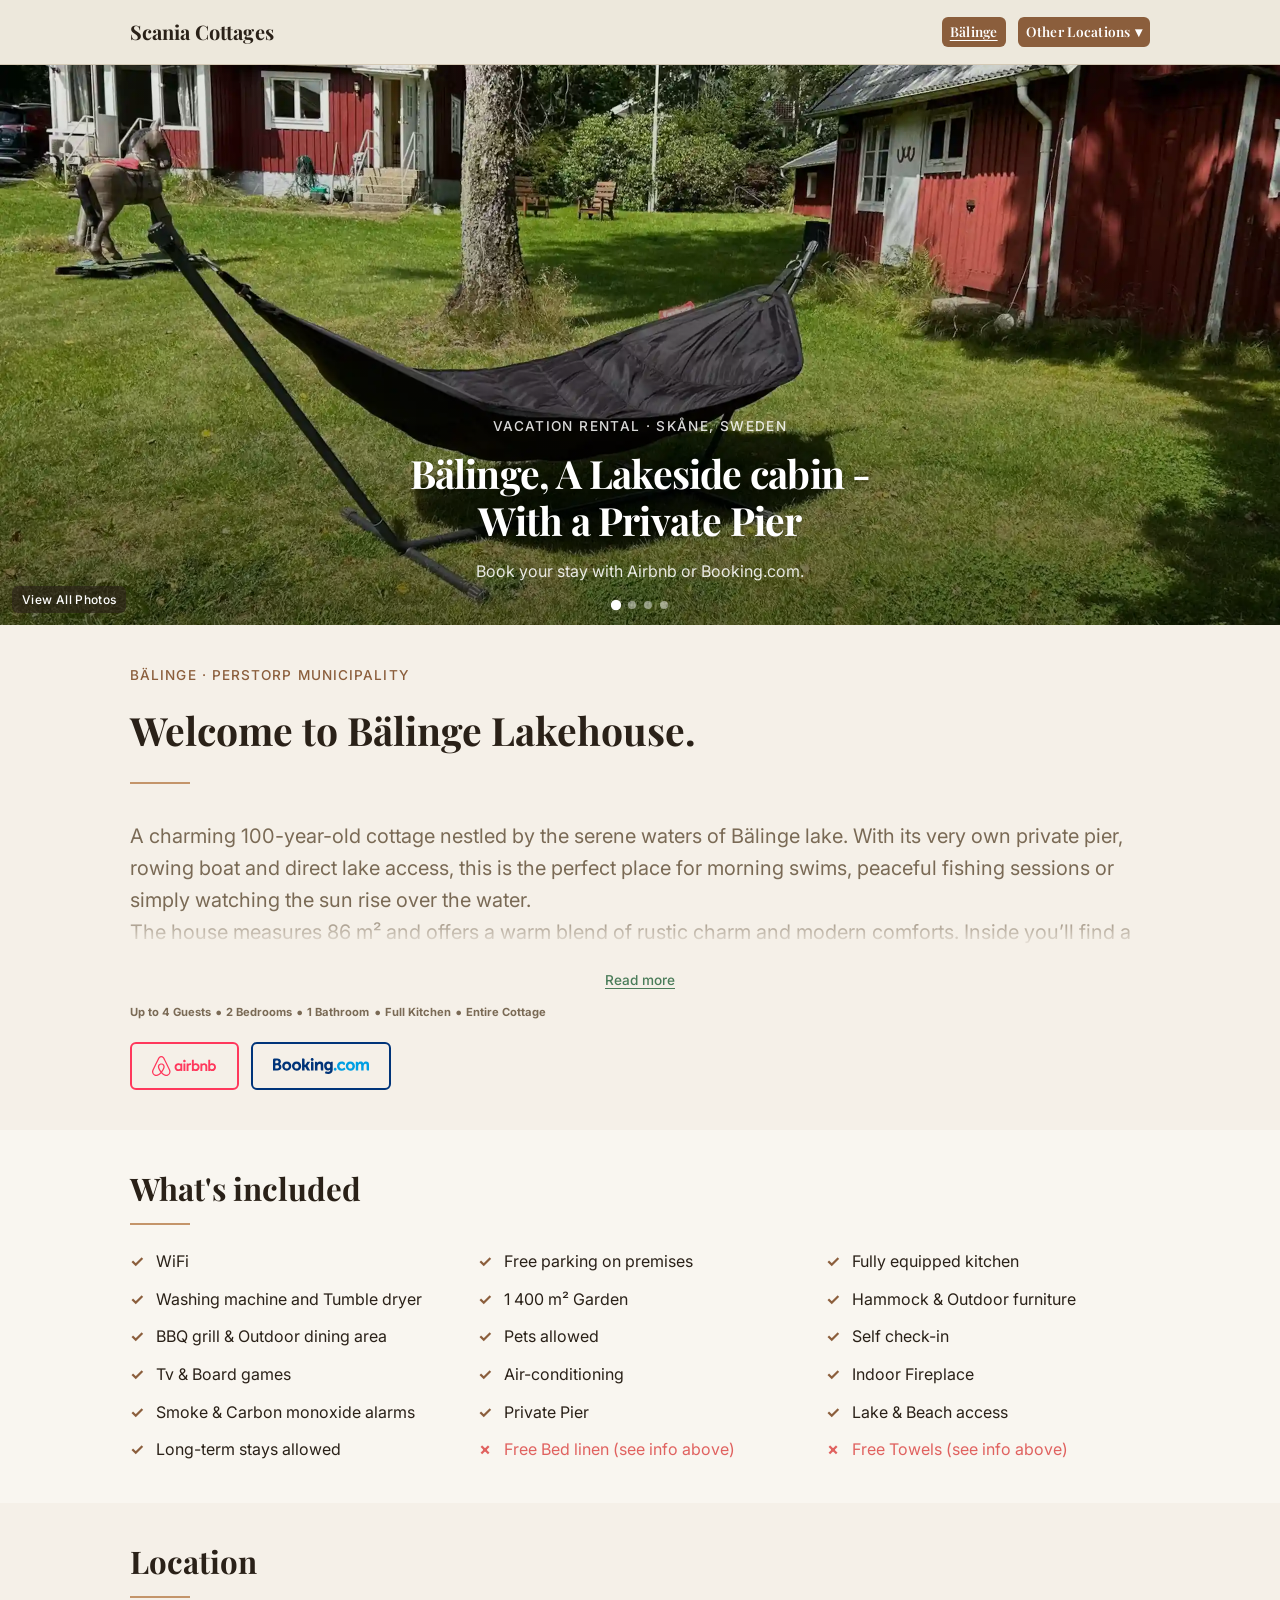
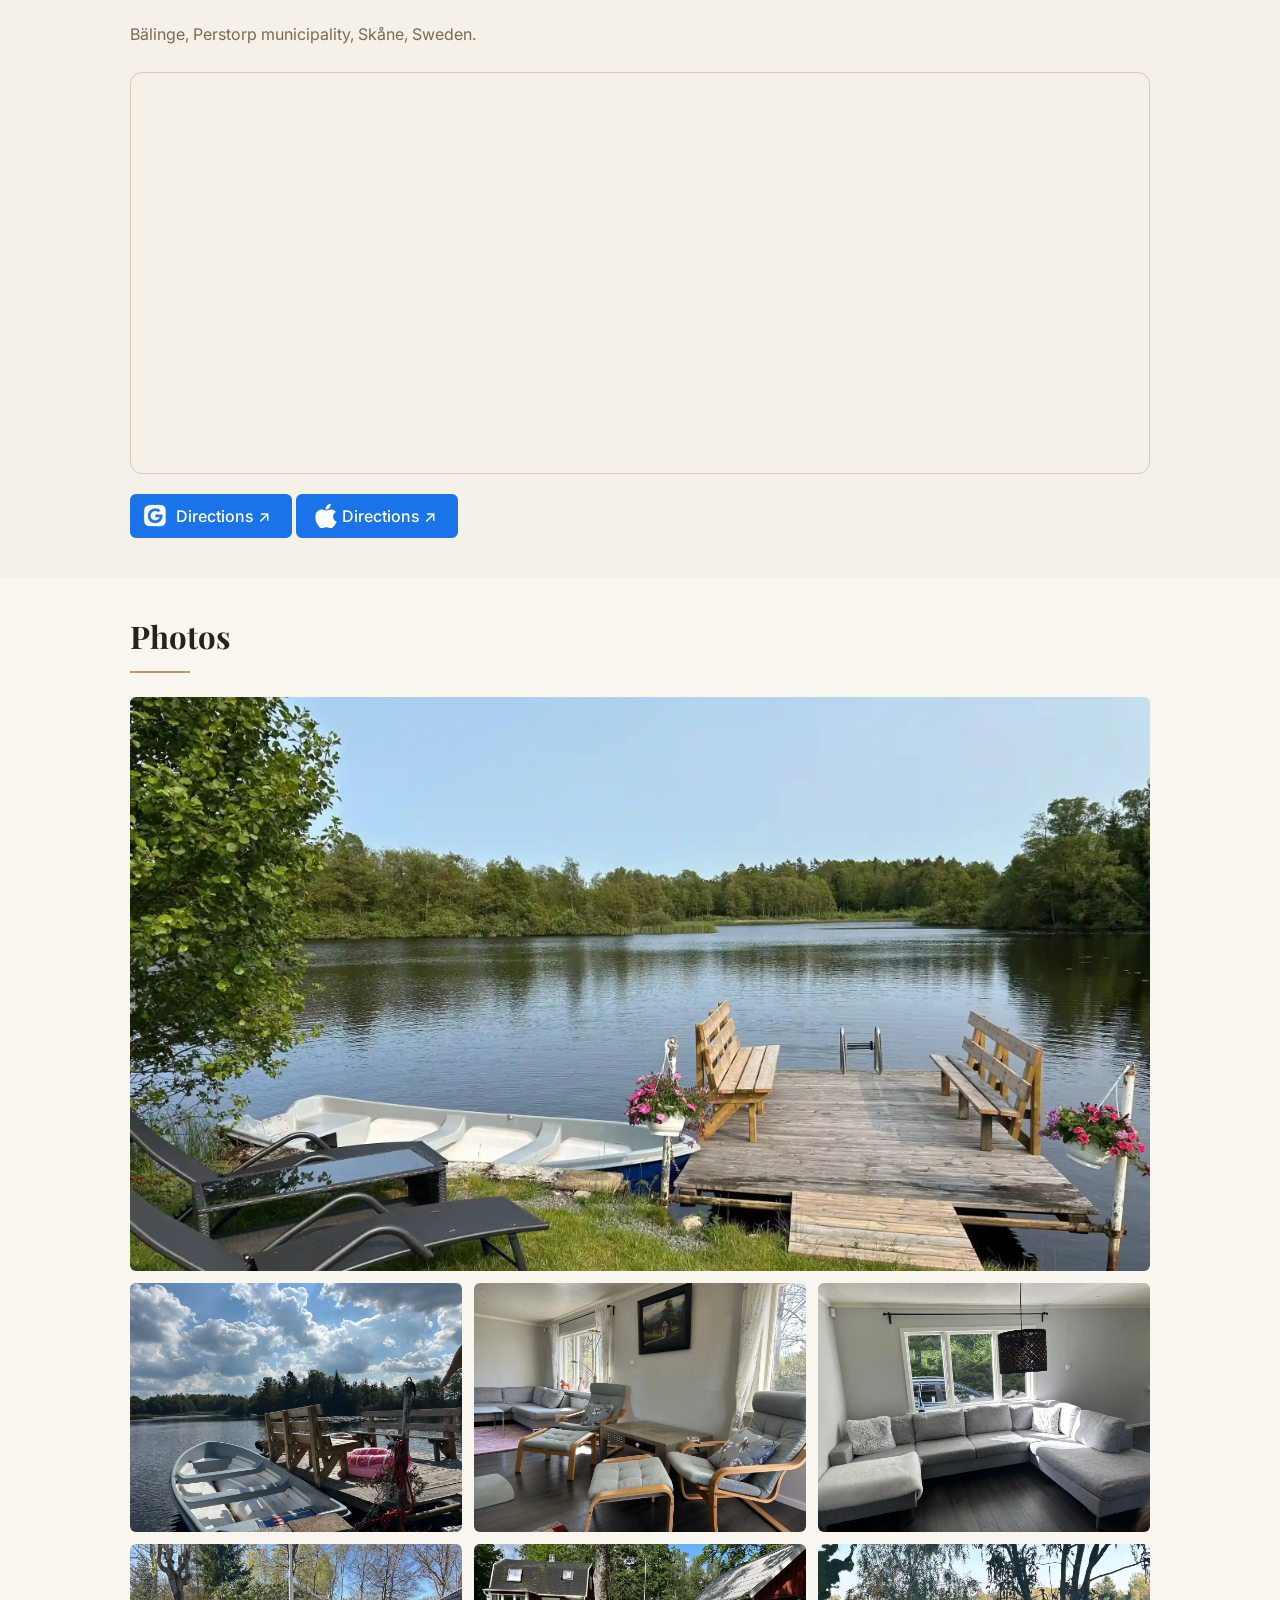
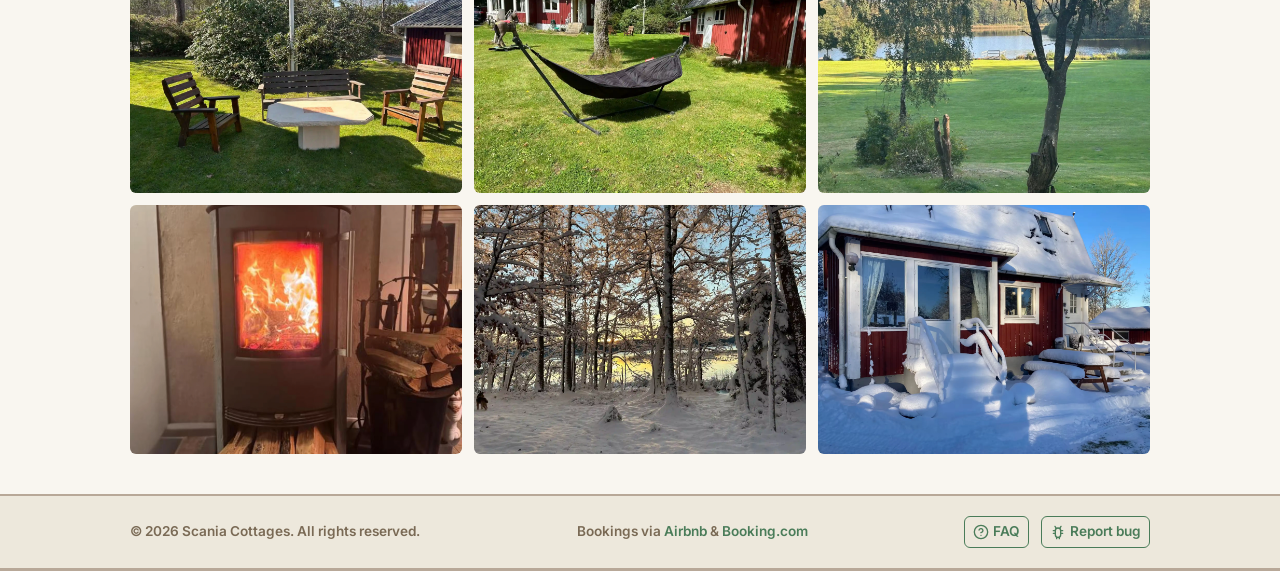
==== commit aad9066b: "Working on FAQ and Bug report. -L" ====
--- a/index.html
+++ b/index.html
@@ -447,9 +447,9 @@
                     target="_blank"
                     rel="noopener noreferrer"
                     ><strong>Herrevadskloster ↗</strong></a
-                  >(27 km). Ängelholm-Helsingborg Airport is 45 km away.
-                  Across the lake you’ll find a small summer campground with a
-                  sandy beach, playground and kiosk.
+                  >(27 km). Ängelholm-Helsingborg Airport is 45 km away. Across
+                  the lake you’ll find a small summer campground with a sandy
+                  beach, playground and kiosk.
                 </p>
 
                 <p class="text-lead">
@@ -1059,7 +1059,6 @@
     <footer class="site-footer">
       <div class="container">
         <p class="footer-note">
-          <!-- &copy; is the © copyright symbol in HTML -->
           &copy; <span id="footer-year"></span> Scania Cottages. All rights
           reserved.
         </p>
@@ -1082,6 +1081,50 @@
             >Booking.com</a
           >
         </p>
+
+        <p class="footer-note footer-note--actions">
+          <a href="faq/" class="footer-action">
+            <span class="footer-action__icon" aria-hidden="true">
+              <svg
+                width="16"
+                height="16"
+                viewBox="0 0 24 24"
+                fill="none"
+                stroke="currentColor"
+                stroke-width="2"
+                stroke-linecap="round"
+                stroke-linejoin="round"
+              >
+                <circle cx="12" cy="12" r="10"></circle>
+                <path d="M9.09 9a3 3 0 0 1 5.83 1c0 2-3 3-3 3"></path>
+                <line x1="12" y1="17" x2="12.01" y2="17"></line>
+              </svg>
+            </span>
+            FAQ
+          </a>
+
+          <a href="#" class="footer-action" data-open-bug-report>
+            <span class="footer-action__icon" aria-hidden="true">
+              <svg
+                width="16"
+                height="16"
+                viewBox="0 0 24 24"
+                fill="none"
+                stroke="currentColor"
+                stroke-width="2"
+                stroke-linecap="round"
+                stroke-linejoin="round"
+              >
+                <rect x="8" y="6" width="8" height="14" rx="4"></rect>
+                <path d="M19 10h-2M7 10H5M19 14h-2M7 14H5"></path>
+                <path d="M9 6 7.5 3.5"></path>
+                <path d="M15 6 16.5 3.5"></path>
+                <path d="M10 20v2M14 20v2"></path>
+              </svg>
+            </span>
+            Report bug
+          </a>
+        </p>
       </div>
     </footer>
 
@@ -1110,6 +1153,110 @@
        This page lives at the site root, so the path is js/gallery.js
        (no ../ needed, unlike the sodra-rorum/ subpage). -->
 
+    <!-- ============================================================
+       BUG REPORT DIALOG
+       Opened from the footer "Report a bug" link.
+       Uses Web3Forms so the site can stay fully static.
+
+       TODO: Replace:dbdb617b-0272-4e19-b090-751997177da2
+       with your key from https://web3forms.com
+       ============================================================ -->
+    <div class="bug-dialog" data-bug-dialog hidden>
+      <div class="bug-dialog__backdrop" data-bug-close></div>
+
+      <div
+        class="bug-dialog__panel"
+        role="dialog"
+        aria-modal="true"
+        aria-labelledby="bug-dialog-title"
+      >
+        <button
+          type="button"
+          class="bug-dialog__close"
+          data-bug-close
+          aria-label="Close"
+        >
+          &times;
+        </button>
+
+        <!-- Only this inner part scrolls -->
+        <div class="bug-dialog__scroll">
+          <h2 id="bug-dialog-title">Report a bug</h2>
+          <p class="bug-dialog__intro">
+            Describe what went wrong. We’ll take a look as soon as we can.
+          </p>
+
+          <form
+            class="bug-dialog__form"
+            action="https://api.web3forms.com/submit"
+            method="POST"
+          >
+            <input
+              type="hidden"
+              name="access_key"
+              value="dbdb617b-0272-4e19-b090-751997177da2"
+            />
+            <input
+              type="hidden"
+              name="subject"
+              value="Bug report — Scania Cottages"
+            />
+            <input
+              type="hidden"
+              name="from_name"
+              value="Scania Cottages website"
+            />
+            <input type="hidden" name="page_url" id="bug-page-url" value="" />
+            <input
+              type="checkbox"
+              name="botcheck"
+              style="display: none"
+              tabindex="-1"
+              autocomplete="off"
+            />
+
+            <label>
+              Your email
+              <input
+                type="email"
+                name="email"
+                required
+                placeholder="your-email@example.com"
+              />
+            </label>
+
+            <label>
+              What were you doing when the bug/issue occurred?
+              <input
+                type="text"
+                name="context"
+                placeholder="e.g. Opening the photo gallery on my phone"
+              />
+            </label>
+
+            <label>
+              Description, steps to reproduce the bug (if possible)
+              <textarea
+                name="message"
+                rows="4"
+                required
+                placeholder="What happened? What did you expect to happen?"
+              ></textarea>
+            </label>
+
+            <div class="bug-dialog__actions">
+              <button type="button" class="btn btn-secondary" data-bug-close>
+                Cancel
+              </button>
+              <button type="submit" class="btn btn-primary">Send report</button>
+            </div>
+          </form>
+        </div>
+      </div>
+    </div>
+    <!-- ============================================================
+       END OF BUG REPORT DIALOG
+       ============================================================ -->
     <script src="js/gallery.js"></script>
   </body>
 </html>
--- a/css/style.css
+++ b/css/style.css
@@ -497,22 +497,55 @@
 
 .site-footer {
   background-color: var(--color-surface);
-  border-top: 2px solid var(--color-border);
-  padding: var(--space-10) 0;
-  margin-top: var(--space-16);
+  border-top: 2px solid var(--color-border-strong);
+  border-bottom: 3px solid var(--color-border-strong);
+  padding: var(--space-5) 0;
 }
 
 .site-footer .container {
   display: flex;
   flex-direction: column; /* Stack vertically on mobile */
-  gap: var(--space-4);
+  gap: var(--space-2);
   align-items: center;
   text-align: center;
 }
 
 .footer-note {
   font-size: var(--text-sm);
+  font-weight: var(--weight-semibold);
   color: var(--color-text-muted);
+}
+
+.footer-note--actions {
+  display: flex;
+  justify-content: center;
+  gap: var(--space-3);
+  flex-wrap: wrap;
+}
+
+.footer-action {
+  display: inline-flex;
+  align-items: center;
+  gap: var(--space-1);
+  font-size: var(--text-sm);
+  font-weight: var(--weight-semibold);
+  color: var(--color-accent);
+  border: 1px solid var(--color-accent);
+  border-radius: var(--border-radius);
+  padding: var(--space-1) var(--space-2);
+  transition:
+    background-color var(--transition-fast),
+    color var(--transition-fast);
+}
+
+.footer-action:hover {
+  background-color: var(--color-accent);
+  color: #ffffff;
+}
+
+.footer-action__icon {
+  display: inline-flex;
+  align-items: center;
 }
 
 /* =============================================================
@@ -657,6 +690,61 @@
   text-decoration-color: var(--color-accent);
 }
 
+/* FAQ categories — collapsible sections, one per property + General */
+.faq-category {
+  margin-bottom: var(--space-4);
+}
+
+/* =============================================================
+   FAQ CATEGORIES — collapsible sections (General / Bälinge / Södra Rörum)
+   Same <details>/<summary> mechanism as .faq-item, just one level
+   up, so whole categories can be shown/hidden the same way.
+   ============================================================= */
+
+.faq-category {
+  margin-bottom: var(--space-4);
+}
+
+.faq-category__label {
+  cursor: pointer;
+  font-family: var(--font-heading);
+  font-size: var(--text-lg);
+  font-weight: var(--weight-bold);
+  color: var(--color-text);
+  padding: var(--space-2) 0;
+  list-style: none; /* removes the native disclosure triangle so our own can replace it */
+  display: flex;
+  align-items: center;
+  gap: var(--space-2);
+}
+
+/* Custom triangle marker — hollow while closed */
+.faq-category__label::before {
+  content: "▷"; /* hollow/outline triangle, closed state */
+  display: inline-block;
+  font-size: 0.8em;
+  color: var(--color-accent);
+  transition: color var(--transition-fast);
+}
+
+/* Filled triangle once the category is expanded.
+   [open] is set natively by the browser on <details> — no JS needed. */
+.faq-category[open] > .faq-category__label::before {
+  content: "▶"; /* filled triangle, open state */
+}
+
+
+.faq-category__items {
+  display: flex;
+  flex-direction: column;
+  gap: var(--space-3);
+  margin-top: var(--space-3);
+}
+
+/* =============================================================
+   END OF FAQ CATEGORIES
+   ============================================================= */
+
 /* =============================================================
    9. HERO SLIDESHOW
 
@@ -1308,3 +1396,237 @@
 /* =============================================================
    END OF READ MORE TOGGLE BUTTON
    ============================================================= */
+
+/* =============================================================
+   FAQ CATEGORIES — collapsible sections (General / Bälinge / Södra Rörum)
+   Same <details>/<summary> mechanism as .faq-item, just one level
+   up, so whole categories can be shown/hidden the same way.
+   ============================================================= */
+
+.faq-category {
+  margin-bottom: var(--space-4);
+}
+
+.faq-category__label {
+  cursor: pointer;
+  font-family: var(--font-heading);
+  font-size: var(--text-lg);
+  font-weight: var(--weight-bold);
+  color: var(--color-text);
+  padding: var(--space-2) 0;
+  list-style: none; /* removes the native disclosure triangle so our own can replace it */
+  display: flex;
+  align-items: center;
+  gap: var(--space-2);
+}
+
+/* Custom triangle marker — hollow while closed, points right */
+.faq-category__label::before {
+  content: "▷";
+  display: inline-block;
+  font-size: 0.8em;
+  color: var(--color-accent);
+  transition: transform var(--transition-fast);
+}
+
+/* Filled + rotated to point down once the category is expanded.
+   [open] is set natively by the browser on <details> — no JS needed. */
+.faq-category[open] > .faq-category__label::before {
+  content: "▶";
+  transform: rotate(90deg);
+}
+
+
+.faq-category__items {
+  display: flex;
+  flex-direction: column;
+  gap: var(--space-3);
+  margin-top: var(--space-3);
+}
+
+/* =============================================================
+   END OF FAQ CATEGORIES
+   ============================================================= */
+
+/* =============================================================
+   FAQ ITEM — individual question triangle marker
+   Same hollow-to-filled, rotate-on-open pattern as .faq-category,
+   just smaller since a question is a lower-level element than
+   a whole category.
+   ============================================================= */
+
+.faq-item summary {
+  list-style: none; /* removes native triangle so our own can replace it */
+  display: flex;
+  align-items: center;
+  gap: var(--space-2);
+}
+
+.faq-item summary::before {
+  content: "▷";
+  display: inline-block;
+  font-size: 0.7em;
+  color: var(--color-accent);
+  transition: transform var(--transition-fast);
+}
+
+.faq-item {
+  background: var(--color-surface);
+  border: 1px solid var(--color-border);
+  border-radius: var(--border-radius);
+  padding: var(--space-4) var(--space-5);
+}
+
+.faq-item[open] > summary::before {
+  content: "▶";
+  transform: rotate(90deg);
+}
+
+/* =============================================================
+   END OF FAQ ITEM TRIANGLE MARKER
+   ============================================================= */
+
+/* =============================================================
+   BUG REPORT DIALOG
+   ============================================================= */
+
+.bug-dialog[hidden] {
+  display: none;
+}
+
+.bug-dialog {
+  position: fixed;
+  inset: 0;
+  z-index: 2000;
+  display: flex;
+  align-items: center;
+  justify-content: center;
+  padding: var(--space-4);
+}
+
+.bug-dialog__backdrop {
+  position: absolute;
+  inset: 0;
+  background: rgba(20, 14, 8, 0.55);
+}
+
+.bug-dialog__panel {
+  position: relative;
+  width: fit-content;
+  min-width: min(28rem, 100%);
+  max-width: min(42rem, calc(100vw - 2rem));
+  max-height: 90vh;
+  padding: 0;
+  overflow: hidden;
+  background: var(--color-bg);
+  border-radius: var(--border-radius-lg);
+  border: 1px solid var(--color-border);
+  box-shadow: var(--shadow-md);
+  z-index: 1;
+}
+
+.bug-dialog__scroll {
+  max-height: 90vh;
+  overflow-y: auto;
+  padding: var(--space-6);
+  padding-top: calc(var(--space-6) + 0.25rem);
+}
+
+.bug-dialog__scroll h2 {
+  padding-left: 1.75rem;
+}
+
+.bug-dialog__scroll::-webkit-scrollbar {
+  width: 8px;
+}
+
+.bug-dialog__scroll::-webkit-scrollbar-thumb {
+  background: var(--color-wood-light, #c4a574);
+  border-radius: 8px;
+}
+
+.bug-dialog__scroll::-webkit-scrollbar-track {
+  background: transparent;
+}
+
+.bug-dialog__close {
+  position: absolute;
+  top: var(--space-1);
+  left: var(--space-2);
+  z-index: 2;
+  background: none;
+  border: none;
+  font-size: 1.5rem;
+  line-height: 1;
+  cursor: pointer;
+  color: var(--color-text-muted);
+}
+
+.bug-dialog__intro {
+  color: var(--color-text-muted);
+  font-size: var(--text-sm);
+  font-weight: var(--weight-semibold);
+  margin: var(--space-2) 0 var(--space-5);
+}
+
+.bug-dialog__form {
+  display: flex;
+  flex-direction: column;
+  gap: var(--space-4);
+}
+
+.bug-dialog__form label {
+  display: flex;
+  flex-direction: column;
+  gap: var(--space-2);
+  font-size: var(--text-sm);
+  font-weight: var(--weight-semibold);
+  color: var(--color-text);
+}
+
+.bug-dialog__form input,
+.bug-dialog__form textarea {
+  font: inherit;
+  width: 100%;
+  max-width: 100%;
+  box-sizing: border-box;
+  padding: var(--space-3);
+  border: 1px solid var(--color-border);
+  border-radius: var(--border-radius);
+  background: #fff;
+  color: var(--color-text);
+}
+
+.bug-dialog__form textarea {
+  resize: both;
+  min-height: 7rem;
+  min-width: 100%;
+}
+
+.bug-dialog__actions {
+  display: flex;
+  justify-content: flex-end;
+  gap: var(--space-3);
+  margin-top: var(--space-2);
+}
+
+.bug-dialog__form input:focus,
+.bug-dialog__form textarea:focus {
+  outline-color: var(--color-wood);
+}
+
+@media (max-width: 767px) {
+  .bug-dialog__form textarea {
+    resize: none;
+  }
+
+  .bug-dialog__panel {
+    width: 100%;
+    min-width: 0;
+    max-width: 100%;
+  }
+}
+
+/* =============================================================
+   END OF BUG REPORT DIALOG
+   ============================================================= */
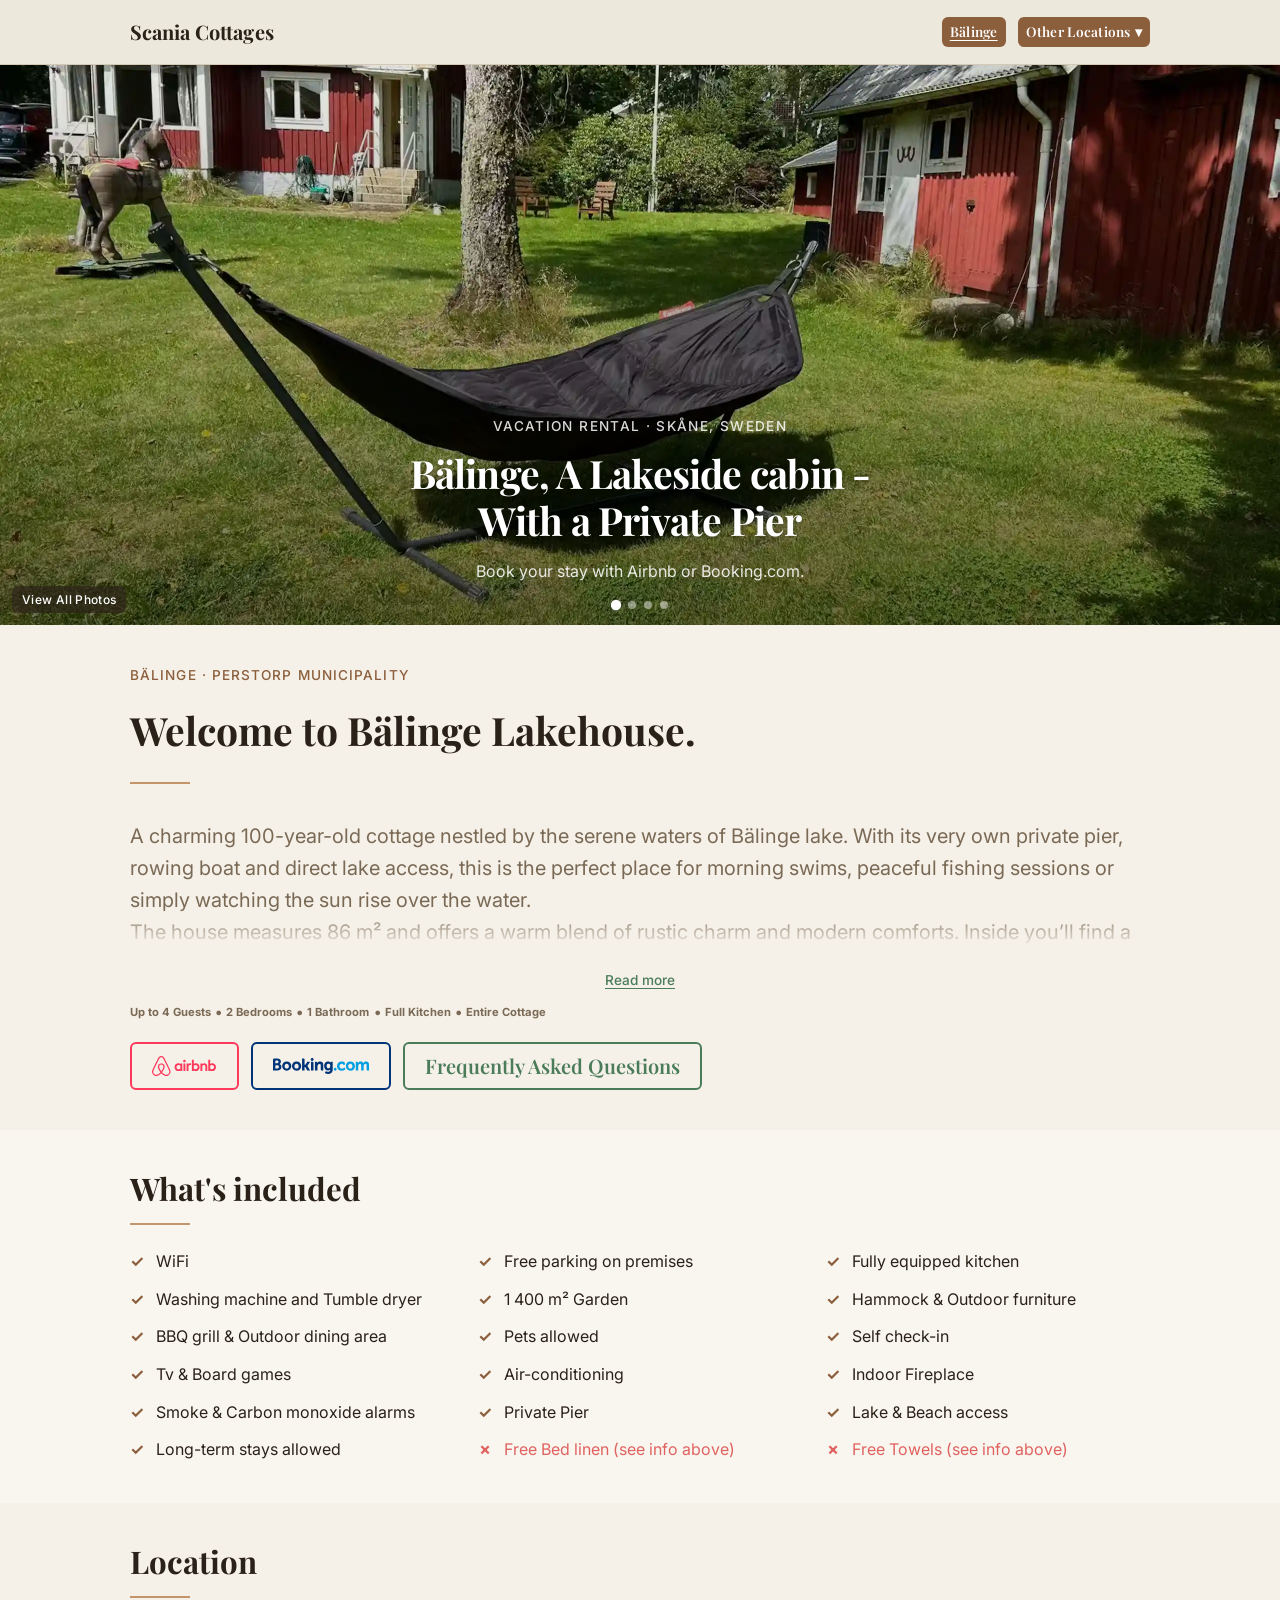
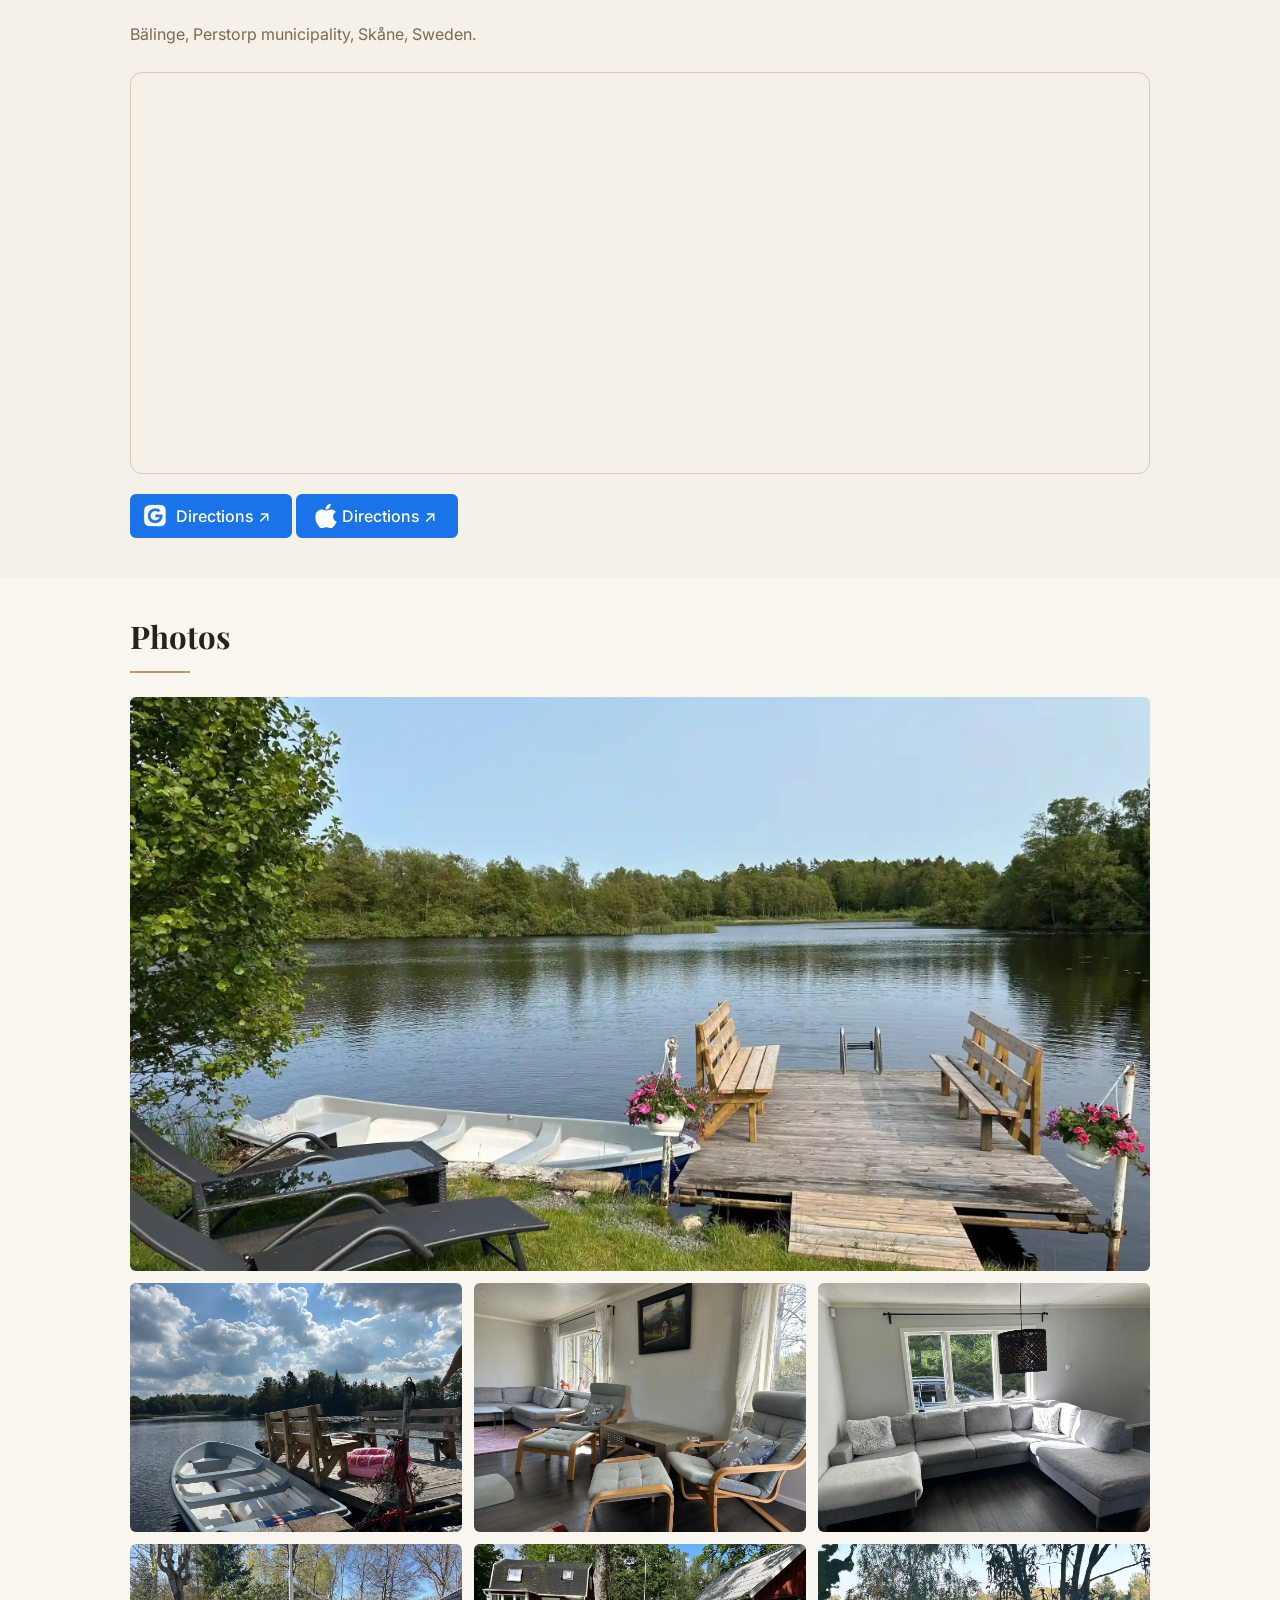
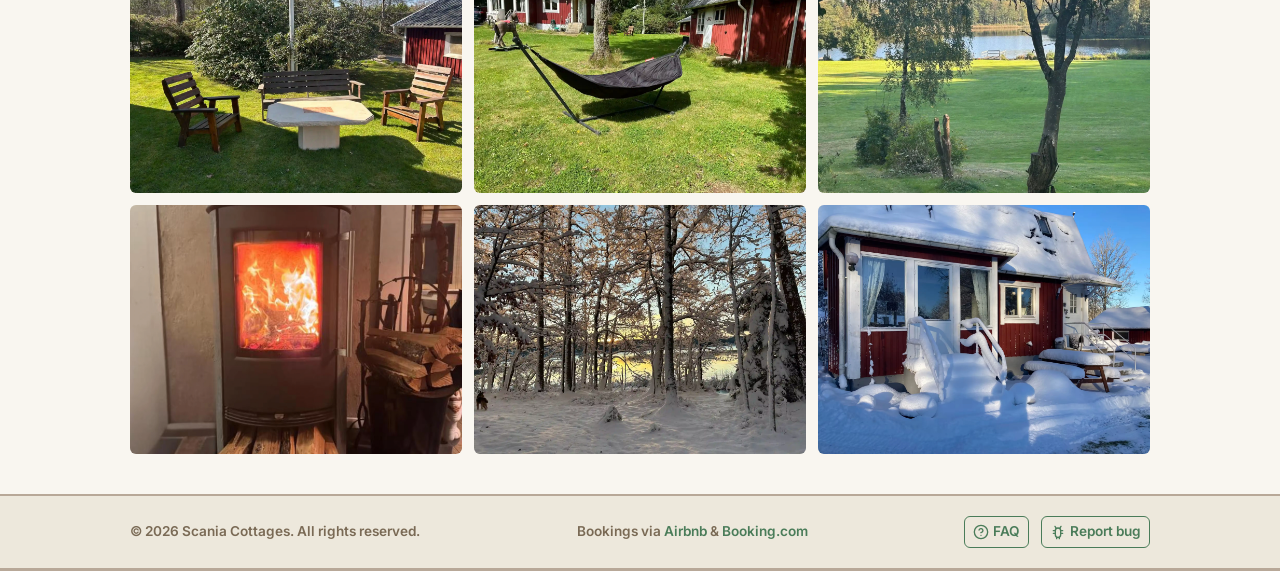
==== commit a34f08a7: "added dynamic faq buttons next to booking button, also made a png to use as button img and fiddle ar" ====
--- a/index.html
+++ b/index.html
@@ -511,6 +511,26 @@
                     class="btn__icon"
                   />
                 </a>
+                <!-- FAQ button -->
+                <a
+                  href="faq/#faq-balinge"
+                  class="btn btn-secondary btn-secondary--faq"
+                  aria-label="Frequently Asked Questions"
+                >
+                  <!-- btn-secondary--faq-img" /add to class above/ -->
+                  <!-- Image version — client may prefer this later, kept for reference
+                <img
+                  src="media/shared/icons/faq-full.0.png"
+                  alt=""
+                  class="btn__faq-img"
+                />
+                  -->
+
+                  <span class="btn__label btn__label--full"
+                    >Frequently Asked Questions</span
+                  >
+                  <span class="btn__label btn__label--short">FAQ</span>
+                </a>
               </div>
             </div>
             <!-- end .intro-grid__text -->
--- a/css/style.css
+++ b/css/style.css
@@ -3,18 +3,25 @@
    Properties: Bälinge (Perstorp, Skåne) and Södra Rörum (Hörby, Skåne)
 
    Structure of this file:
-     1. CSS Custom Properties (design tokens)
+     0. Learning notes — how common CSS ideas show up on this site  
+     1. CSS Custom Properties (design tokens) [Starts at Line 233]
      2. Reset & base
      3. Typography scale
      4. Layout utilities
      5. Header & navigation
      6. Footer
-     7. Buttons & links
-     8. Property cards (Obsolete//Removed)
+     7. Buttons & links (incl. FAQ deep-link button labels)
+     8. Property cards (obsolete — not in use; kept for possible later use)
      9. Hero slideshow
     10. Amenities list
-    11. Photo grid
+    11. Photo grid (property pages)
     12. Responsive overrides (desktop)
+    13. Property hero image (legacy single-image hero)
+    14. Property intro grid + YouTube placeholder
+    15. Temporary: hide reviews section
+    16. Read more (collapsible intro text)
+    17. FAQ page (categories + items)
+    18. Bug report dialog
 
    All visual decisions (colors, fonts, spacing) are controlled
    via the custom properties in section 1. To retheme the site,
@@ -22,12 +29,214 @@
    ============================================================= */
 
 /* =============================================================
+   LEARNING NOTES — how common CSS ideas show up on this site
+
+   These are plain-language reminders, not rules the browser reads
+   as styles. Safe to keep or delete anytime.
+
+   ----------------------------------------------------------
+   POSITION
+   ----------------------------------------------------------
+   Controls HOW an element is placed in the page flow.
+
+   static (default)
+     Normal document flow. Top/left/right/bottom do nothing.
+
+   relative
+     Still in normal flow, but you can nudge it with top/left/etc.
+     Also becomes the “anchor” for absolutely positioned children.
+     Example: .hero-slideshow, .bug-dialog__panel
+
+   absolute
+     Taken OUT of normal flow. Placed relative to the nearest
+     ancestor that has position: relative/absolute/fixed/sticky
+     (or the whole page if none).
+     Example: close button on the bug dialog, slideshow dots,
+     “View all photos” hint.
+
+   fixed
+     Like absolute, but relative to the *viewport* (the screen).
+     Stays put while you scroll.
+     Example: .bug-dialog overlay (covers the whole screen).
+
+   sticky
+     Acts like relative until you scroll past a threshold, then
+     “sticks” like fixed.
+     Example: .site-header { position: sticky; top: 0; }
+     → header stays at the top while the page scrolls.
+
+   z-index
+     Stacking order when things overlap. Higher number = on top.
+     Only works on positioned elements (not static).
+     Example: header z-index: 100, bug dialog z-index: 2000.
+
+   inset: 0
+     Shorthand for top/right/bottom/left all set to 0.
+     Example: full-screen backdrop on the bug dialog.
+
+   ----------------------------------------------------------
+   DISPLAY — FLEX & GRID
+   ----------------------------------------------------------
+   display: flex
+     Lays out *direct children* in a row or column.
+     Great for nav bars, button rows, centering a dialog.
+
+     Useful flex properties:
+       flex-direction: row | column
+       justify-content: main axis (horizontal if row)
+       align-items: cross axis (vertical if row)
+       gap: space between children
+       flex-wrap: wrap → allow items onto a second line
+
+     Examples on this site:
+       .site-header .container  → logo left, nav right
+       .intro-grid__buttons     → booking + FAQ buttons in a row
+       .bug-dialog              → centers the panel on screen
+
+   display: grid
+     Two-dimensional layout (rows AND columns).
+     Example: .photo-grid, .amenities-grid
+       grid-template-columns: repeat(2, 1fr) → two equal columns
+       1fr = “one share of the free space”
+
+   ----------------------------------------------------------
+   BORDERS — “solid” and friends
+   ----------------------------------------------------------
+   border: 2px solid var(--color-wood);
+
+     2px     = thickness
+     solid   = continuous line (also: dashed, dotted, none)
+     color   = usually a variable from section 1
+
+   “Solid” is just the *style* of the line, not a special layout mode.
+
+   ----------------------------------------------------------
+   UNITS — em vs rem (and why this file mostly uses rem)
+   ----------------------------------------------------------
+   rem  = “root em” → size relative to the <html> root font size
+          (usually 16px in browsers, unless the user changes it).
+          1rem ≈ 16px, 1.5rem ≈ 24px.
+          Best for spacing, type scale, and layout: consistent
+          and respects user zoom / accessibility settings.
+          This site’s tokens (--space-*, --text-*) are mostly rem.
+
+   em   = relative to the *current element’s* font-size
+          (or the parent’s, when used on font-size itself).
+          Can “compound”: nested ems multiply and get surprising.
+          Handy for things that should scale with nearby text
+          (e.g. icon height: 1em next to a label).
+
+   px   = fixed pixels. Fine for hairlines (1px borders) or rare
+          tweaks; avoid for main typography if you can use rem.
+
+   %    = relative to the parent’s size (width/height context).
+   vw/vh = % of the viewport width/height (e.g. max-height: 90vh
+          on the bug dialog = 90% of the screen height).
+
+   ch   = roughly the width of one “0” character in the current font.
+          Example: max-width: 22ch on the hero title → readable line length.
+
+   ----------------------------------------------------------
+   SPECIFICITY — which rule wins when two rules conflict
+   ----------------------------------------------------------
+   The browser does not pick “the rule that appears last” alone.
+   It scores *how specific* the selector is, then uses order as a tie-break.
+
+   Rough ranking (low → high):
+     1. Element selectors     p, h1, button
+     2. Classes / attributes  .btn, .faq-item, [open]
+     3. IDs                   #property-title
+     4. Inline style="..."    (avoid; hard to override)
+     5. !important            (avoid; emergency only)
+
+   Examples from this project:
+     .btn { ... }
+     .btn-secondary--faq { ... }
+     → both apply to the FAQ button; the more specific class
+       pair wins for properties they both set.
+
+     #property-title { font-size: ... }
+     → beats a plain h2 { font-size: ... } because IDs score higher.
+
+   Practical habit:
+     Prefer classes over IDs for styling.
+     Prefer a clear class name over !important.
+     When something “won’t change”, check: is a *more specific*
+     rule elsewhere still overriding you?
+
+   ----------------------------------------------------------
+   PSEUDO-CLASSES & STATE — :hover, :focus, [open], etc.
+   ----------------------------------------------------------
+   These style an element only in a certain *state*.
+
+   :hover
+     Mouse is over the element.
+     Example: .btn-secondary:hover { background fills in }
+
+   :focus / :focus-visible
+     Element is focused (keyboard Tab, or click into a field).
+     :focus-visible is preferred for buttons — shows the ring
+     mainly for keyboard users, less noisy for pure mouse clicks.
+     Example: .btn:focus-visible { outline: 3px solid ... }
+
+   :first-child / :last-child
+     Element is the first/last child of its parent.
+     Example: hiding the last photo-grid item on mobile.
+
+   [open]
+     Attribute selector. On <details>, the browser sets open
+     when the disclosure is expanded — no JS required for the
+     open/closed style swap.
+     Example:
+       .faq-category[open] > .faq-category__label::before
+       → filled triangle when that category is open.
+
+   .is-open / .is-expanded / .is-active
+     Classes *we* add with JavaScript for UI state
+     (dropdown open, read-more expanded, active slideshow dot).
+     Same idea as [open], but controlled by our gallery.js.
+
+   ::before / ::after
+     Pseudo-*elements* (not states): extra “fake” boxes for
+     decorations (checkmark ✓, triangle ▷) without extra HTML.
+
+   ----------------------------------------------------------
+   OTHER PATTERNS YOU’LL SEE A LOT HERE
+   ----------------------------------------------------------
+   var(--name)
+     Reads a value from :root (section 1). Change once → updates
+     everywhere. That’s what “design tokens” means.
+
+   overflow: hidden
+     Clips anything that sticks outside the box.
+     Example: rounded dialog panel clips the scrollbar area.
+
+   object-fit: cover
+     Image fills its box, crops the overflow, keeps aspect ratio.
+     Example: hero and gallery photos.
+
+   transform: translateX() / scale()
+     Moves or scales without affecting document flow the same way
+     left/top would. Used for slideshow track and hover zoom.
+
+   transition
+     Smoothly animates a property change (hover colors, etc.).
+
+   @media (min-width: 768px) / (max-width: 767px)
+     Conditional styles by screen width.
+     This project is mobile-first: base styles = phone,
+     then min-width: 768px adds tablet/desktop improvements.
+     767px ≈ phones; 768px+ ≈ tablets and desktops.
+
+   ============================================================= */
+
+/* =============================================================
    1. CSS CUSTOM PROPERTIES (design tokens)
 
    "Custom properties" are CSS variables. They start with --.
    You set them once here and reference them anywhere in the file
-   with var(--name). This means changing a color in one place
-   updates it everywhere on the site.
+   with var(--name). Changing a color in one place updates it
+   everywhere on the site.
    ============================================================= */
 
 :root {
@@ -47,43 +256,33 @@
   --color-accent-hover: #395e44; /* Darker green for hover states */
   --color-wood: #8b5e3c; /* Wood tone: card accents, borders, eyebrows */
   --color-wood-light: #c4956a; /* Lighter wood: decorative dividers */
-  --color-wood-dark: #6c492f; /* Wood mixed with ~20% black — hover for solid wood-filled buttons */
+  --color-wood-dark: #6c492f; /* Darker wood — hover for solid wood-filled buttons */
 
   /* Brand palette */
-  --color-airbnb: #ff385c; /* Airbnb brand pink — used only for Airbnb button */
-  --color-booking: #003479; /* Booking.com brand blue — used only for Booking.com button */
-  --color-airbnb-tint: rgba(
-    255,
-    56,
-    92,
-    0.15
-  ); /* Airbnb pink at 30% — hover background */
-  --color-booking-tint: rgba(
-    0,
-    52,
-    121,
-    0.25
-  ); /* Booking.com blue at 30% — hover background */
-  --color-google-maps: #1a73e8; /* Google Maps directions-button blue */
-  --color-apple-maps: #1a73e8; /* Google Maps blue (using google blue for both, but here is Apple System Blue hex #007AFF */
+  --color-airbnb: #ff385c; /* Airbnb brand pink — Airbnb button only */
+  --color-booking: #003479; /* Booking.com brand blue — Booking button only */
+  --color-airbnb-tint: rgba(255, 56, 92, 0.15); /* Airbnb pink tint — hover */
+  --color-booking-tint: rgba(0, 52, 121, 0.25); /* Booking blue tint — hover */
+  --color-google-maps: #1a73e8; /* Google Maps directions button */
+  --color-apple-maps: #1a73e8; /* Directions button (shared blue for now) */
   --color-hover-tint-black: rgba(
     0,
     0,
     0,
     0.15
-  ); /* black at 10% — used to darken solid buttons on hover */
+  ); /* Darken solid buttons on hover */
 
   /* Borders and dividers */
   --color-border: #d4c9b5; /* Warm sand: standard dividers */
   --color-border-strong: #b8a898; /* Slightly stronger: card outlines */
 
   /* --- Typography --- */
-  /* Playfair Display: a quality serif for headings — unhurried and warm */
-  /* Inter: clean, highly readable sans-serif for body text */
+  /* Playfair Display: serif for headings — unhurried and warm */
+  /* Inter: clean sans-serif for body text */
   --font-heading: "Playfair Display", Georgia, serif;
   --font-body: "Inter", system-ui, -apple-system, sans-serif;
 
-  /* Type scale — each step is ~1.25x the previous (Major Third scale) */
+  /* Type scale — each step is ~1.25× the previous (Major Third) */
   --text-vsm: 0.7rem;
   --text-sm: 0.85rem; /* ~13.6px — captions, labels */
   --text-base: 1rem; /* 16px    — body text */
@@ -94,18 +293,16 @@
 
   /* Line heights */
   --leading-tight: 1.2; /* Headings */
-  --leading-normal: 1.6; /* Body text: generous for readability */
+  --leading-normal: 1.6; /* Body text */
 
   /* Font weights */
   --weight-normal: 400;
   --weight-medium: 500;
-  --weight-semibold: 600; /* Between medium and bold — used for the nav badge */
+  --weight-semibold: 600;
   --weight-bold: 700;
-  --weight-boldbold: 850; /* Extra-bold for hero headline — heavier than normal bold, but not black */
-
-  /* --- Spacing scale ---
-     All spacing uses multiples of a 4px base unit.
-     This keeps rhythm consistent throughout the layout. */
+  --weight-boldbold: 850; /* Extra-bold for hero headline */
+
+  /* --- Spacing scale (4px base unit) --- */
   --space-1: 0.25rem; /* 4px  */
   --space-2: 0.5rem; /* 8px  */
   --space-3: 0.75rem; /* 12px */
@@ -115,7 +312,7 @@
   --space-8: 2rem; /* 32px */
   --space-10: 2.5rem; /* 40px */
   --space-12: 3rem; /* 48px */
-  --space-14: 2.5rem; /* 40px */
+  --space-14: 2.5rem; /* 40px — used for large section padding */
   --space-16: 4rem; /* 64px */
   --space-20: 5rem; /* 80px */
 
@@ -125,16 +322,13 @@
   --border-radius: 6px;
   --border-radius-lg: 12px;
 
-  /* --- Shadows ---
-     Warm-tinted shadows to match the earthy palette.
-     A cold grey shadow would feel out of place here. */
+  /* --- Shadows (warm-tinted to match the earthy palette) --- */
   --shadow-sm:
     0 1px 4px rgba(90, 60, 30, 0.1), 0 1px 2px rgba(90, 60, 30, 0.07);
   --shadow-md:
     0 4px 16px rgba(90, 60, 30, 0.13), 0 2px 4px rgba(90, 60, 30, 0.07);
 
-  /* --- Transitions ---
-     Used for hover effects. "ease" accelerates then decelerates naturally. */
+  /* --- Transitions --- */
   --transition-fast: 150ms ease;
   --transition-normal: 250ms ease;
 }
@@ -142,13 +336,11 @@
 /* =============================================================
    2. RESET & BASE
 
-   Browsers have their own default styles that differ from each
-   other. A reset neutralizes them so we start from a clean slate.
-   ============================================================= */
-
-/* "Box sizing" controls how width/height are calculated.
-   border-box means padding and borders are included in the
-   element's total width — much more intuitive to work with. */
+   Browsers ship different defaults. A reset neutralizes them so
+   we start from a clean, consistent slate.
+   ============================================================= */
+
+/* border-box: padding and borders count toward width/height */
 *,
 *::before,
 *::after {
@@ -158,10 +350,7 @@
 }
 
 html {
-  /* Smooth scrolling when clicking anchor links (e.g. #about) */
   scroll-behavior: smooth;
-
-  /* Prevent text from scaling oddly when orientation changes on mobile */
   -webkit-text-size-adjust: 100%;
 }
 
@@ -172,26 +361,21 @@
   line-height: var(--leading-normal);
   color: var(--color-text);
   background-color: var(--color-bg);
-
-  /* Improves text rendering on most screens */
   -webkit-font-smoothing: antialiased;
   -moz-osx-font-smoothing: grayscale;
 }
 
-/* Images should never overflow their containers */
 img {
   max-width: 100%;
   height: auto;
   display: block;
 }
 
-/* Remove default list bullets — we add our own styling when needed */
 ul,
 ol {
   list-style: none;
 }
 
-/* Links inherit text color by default (we style them specifically below) */
 a {
   color: inherit;
   text-decoration: none;
@@ -199,9 +383,6 @@
 
 /* =============================================================
    3. TYPOGRAPHY SCALE
-
-   These classes let you apply the type scale to any element.
-   Example: <p class="text-muted">Some secondary note...</p>
    ============================================================= */
 
 h1,
@@ -228,33 +409,31 @@
 h4 {
   font-size: var(--text-lg);
 }
-/* #property-title is an <h2> (not <h1> — the page's single h1 is the
-   hero title), but should still look like a big page title, so it
-   keeps the h1-sized font here rather than the smaller default h2 size. */
+
+/* #property-title is an <h2> (the page's single <h1> is the hero
+   title) but should still read as a large page title. */
 #property-title {
   font-size: var(--text-3xl);
 }
+
 p {
   font-size: var(--text-base);
   line-height: var(--leading-normal);
   color: var(--color-text);
 }
 
-/* A larger lead paragraph, used for property summaries and intros */
 .text-lead {
   font-size: var(--text-lg);
   line-height: var(--leading-normal);
   color: var(--color-text-muted);
 }
 
-/* Muted/secondary text — captions, helper text, fine print */
 .text-muted {
   color: var(--color-text-muted);
   font-size: var(--text-sm);
 }
 
-/* Small uppercase label above a heading — e.g. "Property · Skåne"
-   Uses wood tone rather than green: warmer, less like a UI tag */
+/* Small uppercase label above a heading — e.g. "Bälinge · Perstorp" */
 .eyebrow {
   font-family: var(--font-body);
   font-size: var(--text-sm);
@@ -268,12 +447,8 @@
 
 /* =============================================================
    4. LAYOUT UTILITIES
-
-   Reusable layout building blocks used throughout all pages.
-   ============================================================= */
-
-/* .container centers content and adds horizontal padding.
-   Every section's content should wrap in this. */
+   ============================================================= */
+
 .container {
   width: 100%;
   max-width: var(--max-width);
@@ -283,33 +458,26 @@
   padding-right: var(--page-padding);
 }
 
-/* .section adds vertical breathing room between page sections.
-   Slightly tighter than a typical blog/marketing site — these pages
-   are content-dense (photos, reviews, map) so compact spacing feels better. */
 .section {
   padding-top: var(--space-10);
   padding-bottom: var(--space-10);
 }
 
-/* Near-white cream — used for alternating section backgrounds */
 .section--light {
   background-color: var(--color-surface-alt);
 }
 
-/* Warm mid-tone — used for the about section and similar */
 .section--warm {
   background-color: var(--color-surface);
 }
 
-/* Standard full-width horizontal divider */
 .divider {
   border: none;
   border-top: 1px solid var(--color-border);
   margin: var(--space-8) 0;
 }
 
-/* Short wood-tone decorative rule — placed under major headings.
-   60px wide so it reads as an accent, not a structural line. */
+/* Short wood-tone rule under major headings */
 .divider--wood {
   border: none;
   border-top: 2px solid var(--color-wood-light);
@@ -317,9 +485,7 @@
   margin: var(--space-4) 0 var(--space-6);
 }
 
-/* Screen-reader only — visually hidden but accessible to assistive tech.
-   Used for context that is visually obvious but needs to be explicit
-   for screen readers (e.g. "opens in new tab"). */
+/* Visually hidden but available to screen readers */
 .sr-only {
   position: absolute;
   width: 1px;
@@ -339,21 +505,18 @@
 .site-header {
   background-color: var(--color-surface);
   border-bottom: 1px solid var(--color-border);
-
-  /* sticky: the header stays at the top of the screen while scrolling */
   position: sticky;
   top: 0;
-  z-index: 100; /* Sits above all page content */
+  z-index: 100;
 }
 
 .site-header .container {
   display: flex;
   align-items: center;
   justify-content: space-between;
-  height: 64px; /* Fixed header height */
-}
-
-/* The site name / logo text */
+  height: 64px;
+}
+
 .site-logo {
   font-family: var(--font-heading);
   font-size: var(--text-lg);
@@ -368,18 +531,13 @@
   color: var(--color-wood);
 }
 
-/* Navigation: shows which property page you're currently on as a
-   static badge (not a link — there's nowhere for it to go), plus
-   a dropdown for switching to other properties. */
 .nav {
   display: flex;
   align-items: center;
   gap: var(--space-3);
 }
 
-/* --- "You are here" badge ---
-   A solid rounded box rather than an underlined link, so it reads
-   clearly as "this is where you are" rather than "click me". */
+/* "You are here" badge */
 .nav-current {
   display: inline-block;
   background-color: var(--color-wood);
@@ -388,13 +546,12 @@
   font-size: var(--text-sm);
   font-weight: var(--weight-semibold);
   letter-spacing: 0.02em;
-  line-height: 1; /* Locks box height so the underline below
-                               can't make this look taller than its twin */
+  line-height: 1;
   text-decoration: underline;
   text-underline-offset: 3px;
   padding: var(--space-2) var(--space-2);
   border-radius: var(--border-radius);
-  white-space: nowrap; /* Never let the label wrap to a second line */
+  white-space: nowrap;
   transition: background-color var(--transition-fast);
 }
 
@@ -402,9 +559,8 @@
   background-color: var(--color-wood-dark);
 }
 
-/* --- "Other Locations" dropdown --- */
-
-/* Wrapping element anchors the dropdown panel below the button */
+/* --- "Other Locations" / "Return to" dropdown --- */
+
 .nav-dropdown {
   position: relative;
 }
@@ -420,11 +576,11 @@
   font-size: var(--text-sm);
   font-weight: var(--weight-semibold);
   letter-spacing: 0.02em;
-  line-height: 1; /* Matches .nav-current so both boxes are the same height */
+  line-height: 1;
   cursor: pointer;
   padding: var(--space-2) var(--space-2);
   border-radius: var(--border-radius);
-  white-space: nowrap; /* Never let "Other Locations" wrap to two lines */
+  white-space: nowrap;
   transition:
     background-color var(--transition-fast),
     border-radius var(--transition-fast);
@@ -435,13 +591,11 @@
   background-color: var(--color-wood-dark);
 }
 
-/* When open, square off the bottom corners so the menu attaches flush */
 .nav-dropdown.is-open .nav-dropdown__toggle {
   border-bottom-left-radius: 0;
   border-bottom-right-radius: 0;
 }
 
-/* Small caret that flips upside-down while the dropdown is open */
 .nav-dropdown__caret {
   font-size: 1em;
   font-weight: var(--weight-bold);
@@ -452,12 +606,6 @@
   transform: rotate(180deg);
 }
 
-/* The dropdown panel — hidden until gallery.js adds "is-open".
-   width: 100% makes it exactly match the toggle button above it
-   (its containing block, .nav-dropdown, is only as wide as that
-   button, since neither has been told to grow).
-   Attached look: sits directly under the toggle (no gap), square top
-   corners, rounded bottom corners — forming one continuous shape. */
 .nav-dropdown__menu {
   display: none;
   position: absolute;
@@ -481,9 +629,7 @@
   border-radius: var(--border-radius);
   font-family: var(--font-heading);
   font-size: var(--text-sm);
-  color: var(
-    --color-bg
-  ); /* Creamy parchment — same family as the page background */
+  color: var(--color-bg);
   transition: background-color var(--transition-fast);
 }
 
@@ -504,7 +650,7 @@
 
 .site-footer .container {
   display: flex;
-  flex-direction: column; /* Stack vertically on mobile */
+  flex-direction: column;
   gap: var(--space-2);
   align-items: center;
   text-align: center;
@@ -552,7 +698,6 @@
    7. BUTTONS & LINKS
    ============================================================= */
 
-/* Shared base styles for both button variants */
 .btn {
   display: inline-flex;
   align-items: center;
@@ -562,7 +707,7 @@
   font-size: var(--text-base);
   font-weight: var(--weight-medium);
   line-height: 1;
-  min-height: 44px; /* or whatever height looks right */
+  min-height: 44px;
   padding: var(--space-3) var(--space-5);
   border-radius: var(--border-radius);
   border: 2px solid transparent;
@@ -575,13 +720,11 @@
     border-color var(--transition-fast);
 }
 
-/* Focus ring: important for keyboard and accessibility navigation */
 .btn:focus-visible {
   outline: 3px solid var(--color-accent);
   outline-offset: 3px;
 }
 
-/* Primary button: filled green */
 .btn-primary {
   background-color: var(--color-accent);
   color: #ffffff;
@@ -593,7 +736,6 @@
   border-color: var(--color-accent-hover);
 }
 
-/* Secondary button: wood-tone outline, fills on hover */
 .btn-secondary {
   background-color: transparent;
   color: var(--color-wood);
@@ -645,13 +787,92 @@
   );
 }
 
-/* Small button variant — used in compact contexts */
 .btn--sm {
   font-size: var(--text-sm);
   padding: var(--space-2) var(--space-4);
 }
 
-/* icon inside button */
+/* FAQ deep-link button (next to Airbnb / Booking under the intro).
+   Uses the accent green so it reads as "site help", not a booking brand. */
+.btn-secondary--faq {
+  color: var(--color-accent);
+  border-color: var(--color-accent);
+  font-family: var(--font-heading);
+  font-weight: var(--weight-bold);
+  font-size: var(--text-base);
+  min-height: 40px;
+}
+@media (max-width: 767px) {
+  .btn-secondary--faq {
+    padding: var(--space-2) var(--space-3); /* tighter than default btn padding */
+    min-height: 40px;
+    font-size: var(--text-base);
+    font-weight: var(--weight-bold);
+  }
+}
+.btn-secondary--faq:hover {
+  background-color: rgba(74, 124, 89, 0.15);
+  color: var(--color-accent-hover);
+  border-color: var(--color-accent-hover);
+}
+
+/* --- Look: wood image FAQ button --- */
+.btn-secondary--faq-img {
+  padding: 0;
+  min-height: 0;
+  line-height: 0;
+  overflow: hidden;
+  background: transparent;
+  border: 2px solid var(--color-accent);
+  border-radius: var(--border-radius);
+  flex: 0 0 auto;
+}
+
+.btn-secondary--faq-img:hover {
+  border-color: var(--color-accent-hover);
+  background-color: rgba(74, 124, 89, 0.12);
+}
+
+.btn__faq-img {
+  display: block;
+  height: 44px;
+  width: auto;
+  max-width: none;
+  object-fit: contain;
+}
+
+/* Responsive label + image swap: full phrase + wood image on desktop,
+   short "FAQ" text only on phones.
+   Used inside the FAQ deep-link button on property pages. */
+.btn__label--short {
+  display: none;
+  font-size: var(--text-lg);
+  font-weight: var(--weight-semibold);
+}
+
+.btn__label--full {
+  font-size: var(--text-lg);
+  font-weight: var(--weight-semibold);
+}
+
+@media (max-width: 767px) {
+  .btn__label--full {
+    display: none;
+  }
+  .btn__label--short {
+    display: inline;
+  }
+  .btn__faq-img {
+    display: none;
+  }
+  .btn-secondary--faq-img {
+    padding: var(--space-2) var(--space-3);
+    min-height: 40px;
+    line-height: normal;
+  }
+}
+
+/* Shared icon sizing (Airbnb / Booking / small icons) */
 .btn__icon {
   object-fit: contain;
   height: 1em;
@@ -659,16 +880,11 @@
   flex-shrink: 0;
 }
 
-/* Airbnb's logo has more internal padding baked into its SVG viewBox
-   than the Booking.com one, so it renders visually smaller at the
-   same font-relative height. Bump it up slightly to match. */
+/* Airbnb logo has more internal SVG padding — bump size to match Booking */
 .btn__icon--airbnb {
-  height: 1.26em; /* tweak this number until it visually matches Booking.com */
-}
-
-/* This Google Maps pin SVG has more empty space baked into its
-   viewBox than the other icons, so it renders visually smaller
-   at the same font-relative height. Bump it up to match. */
+  height: 1.26em;
+}
+
 .btn__icon--googlemaps {
   transform: scale(3) translateY(-1px);
 }
@@ -677,7 +893,6 @@
   transform: scale(1.55);
 }
 
-/* Inline text link */
 .link {
   color: var(--color-accent);
   text-decoration: underline;
@@ -690,108 +905,49 @@
   text-decoration-color: var(--color-accent);
 }
 
-/* FAQ categories — collapsible sections, one per property + General */
-.faq-category {
-  margin-bottom: var(--space-4);
-}
-
-/* =============================================================
-   FAQ CATEGORIES — collapsible sections (General / Bälinge / Södra Rörum)
-   Same <details>/<summary> mechanism as .faq-item, just one level
-   up, so whole categories can be shown/hidden the same way.
-   ============================================================= */
-
-.faq-category {
-  margin-bottom: var(--space-4);
-}
-
-.faq-category__label {
-  cursor: pointer;
-  font-family: var(--font-heading);
-  font-size: var(--text-lg);
-  font-weight: var(--weight-bold);
-  color: var(--color-text);
-  padding: var(--space-2) 0;
-  list-style: none; /* removes the native disclosure triangle so our own can replace it */
-  display: flex;
-  align-items: center;
-  gap: var(--space-2);
-}
-
-/* Custom triangle marker — hollow while closed */
-.faq-category__label::before {
-  content: "▷"; /* hollow/outline triangle, closed state */
-  display: inline-block;
-  font-size: 0.8em;
-  color: var(--color-accent);
-  transition: color var(--transition-fast);
-}
-
-/* Filled triangle once the category is expanded.
-   [open] is set natively by the browser on <details> — no JS needed. */
-.faq-category[open] > .faq-category__label::before {
-  content: "▶"; /* filled triangle, open state */
-}
-
-
-.faq-category__items {
-  display: flex;
-  flex-direction: column;
-  gap: var(--space-3);
-  margin-top: var(--space-3);
-}
-
-/* =============================================================
-   END OF FAQ CATEGORIES
+/* =============================================================
+   8. PROPERTY CARDS (obsolete — not currently in use)
+
+   Reserved for a possible future homepage / multi-property
+   listing layout (card grid linking to each cottage).
+
+   No active rules here on purpose. When you need cards again,
+   add styles under this heading so the section number stays
+   stable and the file structure stays easy to scan.
    ============================================================= */
 
 /* =============================================================
    9. HERO SLIDESHOW
 
-   A full-width image banner at the top of the homepage.
-   JavaScript (gallery.js) cycles through multiple photos
-   automatically every few seconds.
-
-
-   How the transition works:
-   All slides sit side-by-side in a flex row (.hero-slideshow__track).
-   JavaScript moves the whole track with transform: translateX().
-   CSS handles the smooth sliding animation.
+   Full-width banner at the top of property pages.
+   gallery.js advances slides; CSS handles the slide animation.
+
+   All slides sit side-by-side in .hero-slideshow__track.
+   JS moves the track with transform: translateX().
    ============================================================= */
 
 .hero-slideshow {
-  position: relative; /* Needed so children can be positioned inside it */
+  position: relative;
   width: 100%;
-  height: 420px; /* Height of the hero on mobile */
+  height: 420px;
   overflow: hidden;
-  background-color: var(
-    --color-surface
-  ); /* Placeholder color while images load */
-}
-
-/* The track holds all slides side by side in a row — not stacked.
-   Moving between slides is just sliding this whole row left/right
-   with one CSS transform; the browser handles the rest. Much
-   simpler than animating each slide individually (compare to the
-   review slideshow's older approach in gallery.css). */
+  background-color: var(--color-surface);
+}
+
 .hero-slideshow__track {
   display: flex;
   height: 100%;
   transition: transform 0.5s ease;
-  cursor: pointer; /* Signals the slideshow itself is clickable (opens gallery) */
-  touch-action: pan-y; /* Allows vertical page scroll but lets our JS handle
-                           horizontal swipes for slide navigation */
-}
-
-/* Each slide takes up exactly one "frame" width and sits side by side
-   with the others — the track's total width is (number of slides × 100%) */
+  cursor: pointer;
+  touch-action: pan-y;
+}
+
 .hero-slideshow__slide {
   flex: 0 0 100%;
   width: 100%;
   height: 100%;
 }
 
-/* The slide image fills its frame */
 .hero-slideshow__slide img {
   width: 100%;
   height: 100%;
@@ -800,7 +956,6 @@
   display: block;
 }
 
-/* Small "view all photos" hint, a corner of the slideshow. */
 .hero-slideshow__hint {
   position: absolute;
   bottom: var(--space-3);
@@ -808,18 +963,15 @@
   background-color: rgba(42, 33, 24, 0.65);
   color: #ffffff;
   font-family: var(--font-body);
-  font-size: 0.75rem; /* smaller than --text-sm, which read too large here */
+  font-size: 0.75rem;
   font-weight: var(--weight-medium);
-  padding: 4px 10px; /* tighter than the standard space scale allows */
+  padding: 4px 10px;
   border-radius: var(--border-radius);
-  pointer-events: none; /* The hint itself shouldn't block clicks/swipes */
+  pointer-events: none;
   letter-spacing: 0.03em;
-  z-index: 5; /* Sit above the slides */
-}
-
-/* Dark gradient overlay — fades from transparent at the top to semi-dark
-   at the bottom. This ensures the text above it is always readable,
-   regardless of how bright or busy the photo is. */
+  z-index: 5;
+}
+
 .hero-slideshow__overlay {
   position: absolute;
   inset: 0;
@@ -831,13 +983,12 @@
   display: flex;
   flex-direction: column;
   align-items: center;
-  justify-content: flex-end; /* Text sits at the bottom of the hero */
+  justify-content: flex-end;
   padding: var(--space-10) var(--space-6);
   text-align: center;
-  pointer-events: none; /* Let clicks/swipes pass through to the track underneath */
-}
-
-/* Hero text — white so it reads against the dark overlay */
+  pointer-events: none;
+}
+
 .hero__eyebrow {
   font-family: var(--font-body);
   font-size: var(--text-sm);
@@ -856,7 +1007,7 @@
   color: #ffffff;
   max-width: 22ch;
   margin: 0 auto var(--space-4);
-  text-shadow: 0 1px 4px rgba(0, 0, 0, 0.3); /* Subtle shadow for legibility */
+  text-shadow: 0 1px 4px rgba(0, 0, 0, 0.3);
 }
 
 .hero__subtitle {
@@ -867,22 +1018,20 @@
   line-height: var(--leading-normal);
 }
 
-/* Dot navigation — small circles at the bottom of the slideshow.
-   Clicking a dot jumps to that slide. JavaScript manages the logic. */
 .hero-slideshow__dots {
   position: absolute;
   bottom: var(--space-4);
   left: 50%;
-  transform: translateX(-50%); /* Center the dot row horizontally */
+  transform: translateX(-50%);
   display: flex;
   gap: var(--space-2);
-  z-index: 10; /* Sits above the overlay and slides */
+  z-index: 10;
 }
 
 .hero-slideshow__dot {
   width: 8px;
   height: 8px;
-  border-radius: 50%; /* Circle shape */
+  border-radius: 50%;
   border: none;
   background-color: rgba(255, 255, 255, 0.45);
   cursor: pointer;
@@ -892,7 +1041,6 @@
     transform var(--transition-fast);
 }
 
-/* Active dot: filled white and slightly larger */
 .hero-slideshow__dot.is-active {
   background-color: #ffffff;
   transform: scale(1.3);
@@ -902,8 +1050,7 @@
   background-color: rgba(255, 255, 255, 0.75);
 }
 
-/* Simple hero variant for property pages — no slideshow, no overlay text.
-   Just a full-width photo with a text block below it. */
+/* Legacy simple hero (no slideshow) — kept for reference / fallback */
 .hero {
   padding: var(--space-16) 0;
   text-align: center;
@@ -911,17 +1058,11 @@
 
 /* =============================================================
    10. AMENITIES LIST
-
-   Used on property pages to display features like "WiFi",
-   "Parking", "Pet-friendly" in a compact grid.
-
-   ".amenity-non-item" is used for amenities that are not available or need to be booked, 
-   e.g. "Carbon monoxide detector".
    ============================================================= */
 
 .amenities-grid {
   display: grid;
-  grid-template-columns: repeat(2, 1fr); /* 2 columns on mobile */
+  grid-template-columns: repeat(2, 1fr);
   gap: var(--space-3) var(--space-6);
   margin-top: var(--space-6);
 }
@@ -943,12 +1084,11 @@
   color: #d10000;
 }
 
-/* Wood-tone checkmark before each amenity item */
 .amenity-item::before {
   content: "✓";
   color: var(--color-wood);
   font-weight: var(--weight-bold);
-  flex-shrink: 0; /* Prevent the checkmark from being squeezed */
+  flex-shrink: 0;
 }
 
 .amenity-non-item::before {
@@ -956,17 +1096,14 @@
   color: #d10000;
   font-weight: var(--weight-bold);
   text-decoration: none;
-  flex-shrink: 0; /* Prevent the cross from being squeezed */
+  flex-shrink: 0;
 }
 
 /* =============================================================
    11. PHOTO GRID (property pages)
 
-   Property pages are photo-rich. This grid displays multiple
-   photos in a structured layout. The first photo spans the full
-   width as a featured/hero image; the rest are thumbnails.
-
-   2 columns on mobile, 3 on desktop.
+   First item can be featured (full width). 2 columns on mobile,
+   3 on desktop (see section 12).
    ============================================================= */
 
 .photo-grid {
@@ -980,8 +1117,6 @@
   overflow: hidden;
   border-radius: var(--border-radius);
   background-color: var(--color-surface);
-
-  /* Consistent aspect ratio for all thumbnails */
   aspect-ratio: 4 / 3;
 }
 
@@ -992,18 +1127,16 @@
   transition: transform var(--transition-normal);
 }
 
-/* Subtle zoom on hover — signals the image is clickable (for lightbox) */
 .photo-grid__item:hover img {
   transform: scale(1.04);
 }
 
-/* Featured first photo: spans full width, wider aspect ratio */
 .photo-grid__item--featured {
   grid-column: span 2;
   aspect-ratio: 16 / 9;
 }
 
-/* Hide last item on Mobile & tablet portrait if the width is only enough for 2 columns */
+/* Hide last grid item on narrow screens so a 2-column row stays even */
 @media (max-width: 767px) {
   .photo-grid__item:last-child {
     display: none;
@@ -1013,47 +1146,35 @@
 /* =============================================================
    12. RESPONSIVE OVERRIDES — DESKTOP
 
-   Everything above is written mobile-first (single column,
-   compact spacing). These rules kick in at 768px and wider,
-   expanding the layout to take advantage of the available space.
-
-   Why 768px? That is roughly the width of a tablet in landscape
-   mode — a standard breakpoint where two-column layouts start
-   to feel natural rather than cramped.
+   Mobile-first base styles above. From 768px (tablet landscape
+   and up) the layout opens into multi-column where it helps.
    ============================================================= */
 
 @media (min-width: 768px) {
-  /* More horizontal breathing room on wider screens */
   :root {
     --page-padding: var(--space-8);
   }
 
-  /* Taller hero slideshow on desktop */
   .hero-slideshow {
     height: 560px;
   }
 
-  /* Larger hero headline on desktop */
   .hero__title {
     font-size: clamp(var(--text-2xl), 4vw, var(--text-3xl));
   }
 
-  /* Three amenity columns on desktop */
   .amenities-grid {
     grid-template-columns: repeat(3, 1fr);
   }
 
-  /* Three-column photo grid on property pages */
   .photo-grid {
     grid-template-columns: repeat(3, 1fr);
   }
 
-  /* Featured photo spans all three columns */
   .photo-grid__item--featured {
     grid-column: span 3;
   }
 
-  /* Footer becomes a horizontal row on desktop */
   .site-footer .container {
     flex-direction: row;
     justify-content: space-between;
@@ -1073,24 +1194,20 @@
 }
 
 /* =============================================================
-   PROPERTY HERO IMAGE (property pages only)
-
-   A full-width photo at the very top of each property page.
-   The image is wrapped in a link — clicking it opens the gallery
-   lightbox (handled by gallery.js).
-
-   A small "View all photos" hint appears in the bottom-left corner
-   so visitors understand the image is interactive.
+   13. PROPERTY HERO IMAGE (legacy single-image hero)
+
+   Older single-photo hero with optional “View all photos” hint.
+   Current property pages use the multi-slide .hero-slideshow above;
+   these rules remain for any page still using .property-hero.
    ============================================================= */
 
 .property-hero {
   width: 100%;
   overflow: hidden;
   position: relative;
-  background-color: var(--color-surface); /* Placeholder while image loads */
-}
-
-/* The link wraps the entire hero image — the whole area is clickable */
+  background-color: var(--color-surface);
+}
+
 .property-hero a.hero-image-link {
   display: block;
   position: relative;
@@ -1098,7 +1215,7 @@
 
 .property-hero__image {
   width: 100%;
-  height: 320px; /* Hero height on mobile */
+  height: 320px;
   object-fit: cover;
   object-position: center;
   display: block;
@@ -1106,12 +1223,11 @@
 }
 
 .property-hero a.hero-image-link:hover .property-hero__image {
-  transform: scale(1.02); /* Subtle zoom hints that the image is interactive */
-}
-
-/* "View all photos" text hint — overlaid bottom-left on the hero image */
+  transform: scale(1.02);
+}
+
 .property-hero__hint {
-  display: none; /* Hidden by default; JS enables it */
+  display: none;
   position: absolute;
   bottom: var(--space-4);
   left: var(--space-4);
@@ -1122,11 +1238,10 @@
   font-weight: var(--weight-medium);
   padding: var(--space-2) var(--space-4);
   border-radius: var(--border-radius);
-  pointer-events: none; /* The hint doesn't block clicks to the link */
+  pointer-events: none;
   letter-spacing: 0.03em;
 }
 
-/* Map wrapper: ensures the iframe is fully responsive */
 .map-wrapper {
   width: 100%;
   border-radius: var(--border-radius-lg);
@@ -1141,53 +1256,34 @@
 
 @media (min-width: 768px) {
   .property-hero__image {
-    height: 480px; /* Taller hero on desktop */
-  }
-}
-
-/* =============================================================
-   END OF PROPERTY HERO ADDITIONS
-   ============================================================= */
-
-/* =============================================================
-   PROPERTY INTRO — two-column grid (property pages)
-
-   Left column:  title, description, quick facts, booking buttons
-   Right column: YouTube live camera (placeholder until live)
-
-   On mobile: single column, text on top, media below.
-   On desktop: side by side, roughly 55% / 45% split.
-
-   TEMPORARY SINGLE-COLUMN (until live YouTube embed is ready):
-   The right-hand media column is currently hidden on all screen
-   sizes so there is no empty space. The intro appears as a clean
-   single column of text + booking buttons.
-
-   When the live embed is ready:
-     1. Remove the temporary rules marked below (display:none on
-        .intro-grid__media and the commented-out desktop grid).
-     2. In index.html, replace the .youtube-placeholder with the
-        real <iframe class="youtube-embed" …> (see the comment
-        already present in the HTML).
-     3. The original two-column layout will return automatically.
-   ============================================================= */
-
-/* Outer grid wrapper — single column on mobile */
+    height: 480px;
+  }
+}
+
+/* =============================================================
+   14. PROPERTY INTRO — two-column grid + YouTube placeholder
+
+   Left: title, description, facts, booking (+ FAQ) buttons
+   Right: live camera (placeholder until embed is ready)
+
+   TEMPORARY: .intro-grid__media is hidden and the desktop
+   two-column grid is commented out so the intro stays a clean
+   single column until the live YouTube embed is ready.
+   ============================================================= */
+
 .intro-grid {
   display: grid;
   grid-template-columns: 1fr;
   gap: var(--space-8);
-  align-items: start; /* Both columns align to the top, not stretched */
-}
-
-/* Left column: no special sizing needed, fills available space */
+  align-items: start;
+}
+
 .intro-grid__text {
   display: flex;
   flex-direction: column;
   gap: var(--space-3);
 }
 
-/* Quick facts line (guests, bedrooms, etc.) */
 .intro-grid__facts {
   color: var(--color-text-muted);
   font-size: var(--text-vsm);
@@ -1201,7 +1297,6 @@
   margin: 0 0.04em;
 }
 
-/* Booking buttons row */
 .intro-grid__buttons {
   display: flex;
   flex-wrap: wrap;
@@ -1209,20 +1304,11 @@
   margin-top: var(--space-2);
 }
 
-/* Right column: holds the placeholder or the live iframe.
-   Sized to roughly match the combined width of the two booking
-   buttons — the CSS handles this automatically on desktop via the grid.
-
-   TEMPORARY: hidden on all screen sizes so the empty column
-   does not leave blank space while the live camera is not yet ready.
-   Remove the display:none rule when the YouTube embed is added. */
 .intro-grid__media {
   width: 100%;
-  display: none; /* temporary — remove this line when embed goes live */
-}
-
-/* The YouTube iframe itself — applied when the placeholder is replaced.
-   Maintains a 16:9 aspect ratio at any width. */
+  display: none; /* temporary — remove when embed goes live */
+}
+
 .youtube-embed {
   width: 100%;
   aspect-ratio: 16 / 9;
@@ -1231,24 +1317,9 @@
   display: block;
 }
 
-/* =============================================================
-   YOUTUBE PLACEHOLDER
-
-   A styled box shown in the right column until the live camera
-   is ready. Replaced by an <iframe> when the stream goes live.
-   The .intro-grid__media wrapper handles sizing — this box just
-   needs to fill it and look intentional.
-
-   NOTE: While the live camera is not yet available the whole
-   .intro-grid__media column is temporarily hidden (see the
-   display:none rule above). The styles below remain so that
-   when you later remove the temporary hide and drop in the
-   real embed, everything is already correct.
-   ============================================================= */
-
 .youtube-placeholder {
   width: 100%;
-  aspect-ratio: 16 / 9; /* Same ratio as a real YouTube embed */
+  aspect-ratio: 16 / 9;
   background-color: var(--color-surface);
   border: 2px dashed var(--color-border-strong);
   border-radius: var(--border-radius-lg);
@@ -1262,14 +1333,12 @@
   color: var(--color-text-muted);
 }
 
-/* The camera emoji icon */
 .youtube-placeholder__icon {
-  font-size: 2rem; /* Large enough to read clearly */
+  font-size: 2rem;
   line-height: 1;
   opacity: 0.6;
 }
 
-/* "Live duck pond camera" text */
 .youtube-placeholder__text {
   font-family: var(--font-body);
   font-size: var(--text-base);
@@ -1278,7 +1347,6 @@
   margin: 0;
 }
 
-/* "Coming soon" sub-label */
 .youtube-placeholder__sub {
   font-size: var(--text-sm);
   color: var(--color-wood-light);
@@ -1286,66 +1354,45 @@
   margin: 0;
 }
 
-/* Responsive: two-column intro grid on desktop
-   TEMPORARY: the two-column rule is commented out while the
-   live YouTube embed is not yet ready. The intro stays single-
-   column on all screen sizes. When the embed goes live, restore
-   the grid-template-columns line below (and remove the
-   display:none on .intro-grid__media). */
 @media (min-width: 768px) {
   .intro-grid {
-    /* Left column takes ~58%, right column ~42%.
-       This gives the text room to breathe while keeping the
-       placeholder proportional to the booking buttons below it. */
-    /* grid-template-columns: 58fr 42fr; */ /* temporary — restore when embed goes live */
+    /* grid-template-columns: 58fr 42fr; */ /* restore when embed goes live */
     gap: var(--space-10);
   }
 }
 
 /* =============================================================
-   END OF INTRO GRID AND YOUTUBE PLACEHOLDER
-   ============================================================= */
-
-/* =============================================================
-   TEMPORARY: HIDE REVIEWS SECTION
-
-   The Reviews section is hidden on all property pages until the
-   screenshots / layout are finalised.
-
-   To restore the Reviews section later:
-     → Delete or comment out the rule below.
-   No HTML changes needed on either page.
-   ============================================================= */
+   15. TEMPORARY: HIDE REVIEWS SECTION
+
+   Remove or comment out this rule when review screenshots are ready.
+   ============================================================= */
+
 section[aria-labelledby="reviews-heading"] {
   display: none;
 }
 
 /* =============================================================
-   READ MORE — collapsible text block
-
-   Wrap any block of text like this:
-
-     <div class="read-more" data-read-more>
-       <p class="text-lead">...</p>
-     </div>
+   16. READ MORE — collapsible intro text
+
+   HTML pattern:
+     <div class="read-more" data-read-more>…</div>
      <button class="read-more__toggle" data-read-more-toggle>Read more</button>
 
-   gallery.js handles the expand/collapse behavior automatically.
-   If the text is already short enough to fit, the button hides itself.
+   gallery.js toggles .is-expanded. Spacing between paragraphs only
+   applies while expanded so the collapsed fade stays clean.
    ============================================================= */
 
 .read-more {
   position: relative;
   overflow: hidden;
-  max-height: 8em; /* roughly 4-5 lines at this font size — adjust to taste */
+  max-height: 8em;
   transition: max-height 0.4s ease;
 }
 
 .read-more.is-expanded {
-  max-height: 2000px; /* effectively "no limit" once expanded */
-}
-
-/* Soft fade at the bottom while collapsed, hinting there's more text */
+  max-height: 2000px;
+}
+
 .read-more::after {
   content: "";
   position: absolute;
@@ -1394,13 +1441,12 @@
 }
 
 /* =============================================================
-   END OF READ MORE TOGGLE BUTTON
-   ============================================================= */
-
-/* =============================================================
-   FAQ CATEGORIES — collapsible sections (General / Bälinge / Södra Rörum)
-   Same <details>/<summary> mechanism as .faq-item, just one level
-   up, so whole categories can be shown/hidden the same way.
+   17. FAQ PAGE — categories + items
+
+   Category = property group (General / Bälinge / Södra Rörum).
+   Item = one question inside a category.
+   Both use <details>/<summary>; custom ▷/▶ markers replace the
+   native disclosure triangle.
    ============================================================= */
 
 .faq-category {
@@ -1414,13 +1460,12 @@
   font-weight: var(--weight-bold);
   color: var(--color-text);
   padding: var(--space-2) 0;
-  list-style: none; /* removes the native disclosure triangle so our own can replace it */
+  list-style: none;
   display: flex;
   align-items: center;
   gap: var(--space-2);
 }
 
-/* Custom triangle marker — hollow while closed, points right */
 .faq-category__label::before {
   content: "▷";
   display: inline-block;
@@ -1429,14 +1474,11 @@
   transition: transform var(--transition-fast);
 }
 
-/* Filled + rotated to point down once the category is expanded.
-   [open] is set natively by the browser on <details> — no JS needed. */
 .faq-category[open] > .faq-category__label::before {
   content: "▶";
   transform: rotate(90deg);
 }
 
-
 .faq-category__items {
   display: flex;
   flex-direction: column;
@@ -1444,22 +1486,20 @@
   margin-top: var(--space-3);
 }
 
-/* =============================================================
-   END OF FAQ CATEGORIES
-   ============================================================= */
-
-/* =============================================================
-   FAQ ITEM — individual question triangle marker
-   Same hollow-to-filled, rotate-on-open pattern as .faq-category,
-   just smaller since a question is a lower-level element than
-   a whole category.
-   ============================================================= */
+.faq-item {
+  background: var(--color-surface);
+  border: 1px solid var(--color-border);
+  border-radius: var(--border-radius);
+  padding: var(--space-4) var(--space-5);
+}
 
 .faq-item summary {
-  list-style: none; /* removes native triangle so our own can replace it */
+  list-style: none;
   display: flex;
   align-items: center;
   gap: var(--space-2);
+  cursor: pointer;
+  font-weight: var(--weight-medium);
 }
 
 .faq-item summary::before {
@@ -1470,24 +1510,21 @@
   transition: transform var(--transition-fast);
 }
 
-.faq-item {
-  background: var(--color-surface);
-  border: 1px solid var(--color-border);
-  border-radius: var(--border-radius);
-  padding: var(--space-4) var(--space-5);
-}
-
 .faq-item[open] > summary::before {
   content: "▶";
   transform: rotate(90deg);
 }
 
-/* =============================================================
-   END OF FAQ ITEM TRIANGLE MARKER
-   ============================================================= */
-
-/* =============================================================
-   BUG REPORT DIALOG
+.faq-item p {
+  margin-top: var(--space-3);
+  color: var(--color-text-muted);
+}
+
+/* =============================================================
+   18. BUG REPORT DIALOG
+
+   Opened from footer “Report a bug”. Panel clips; .bug-dialog__scroll
+   is the scrolling region (soft scrollbar). Web3Forms handles send.
    ============================================================= */
 
 .bug-dialog[hidden] {
@@ -1628,5 +1665,5 @@
 }
 
 /* =============================================================
-   END OF BUG REPORT DIALOG
-   ============================================================= */
+   END OF style.css
+   ============================================================= */
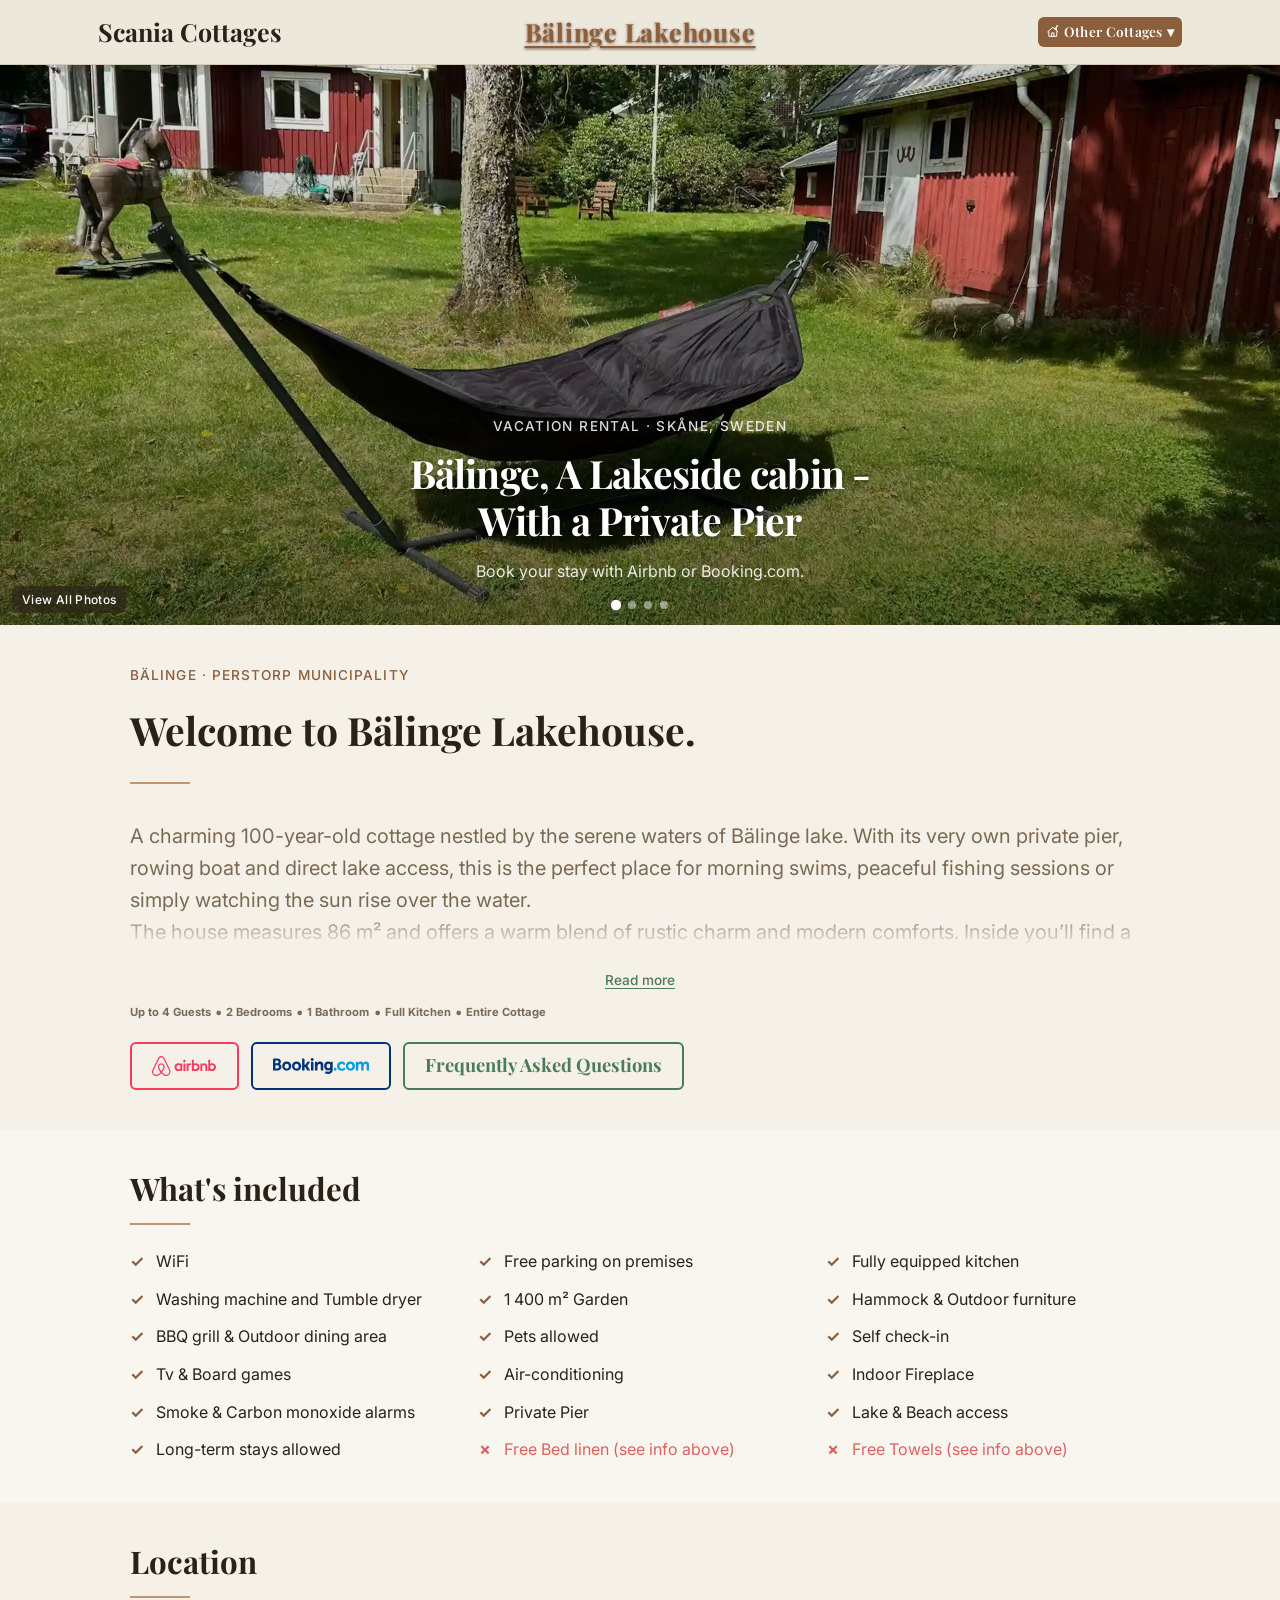
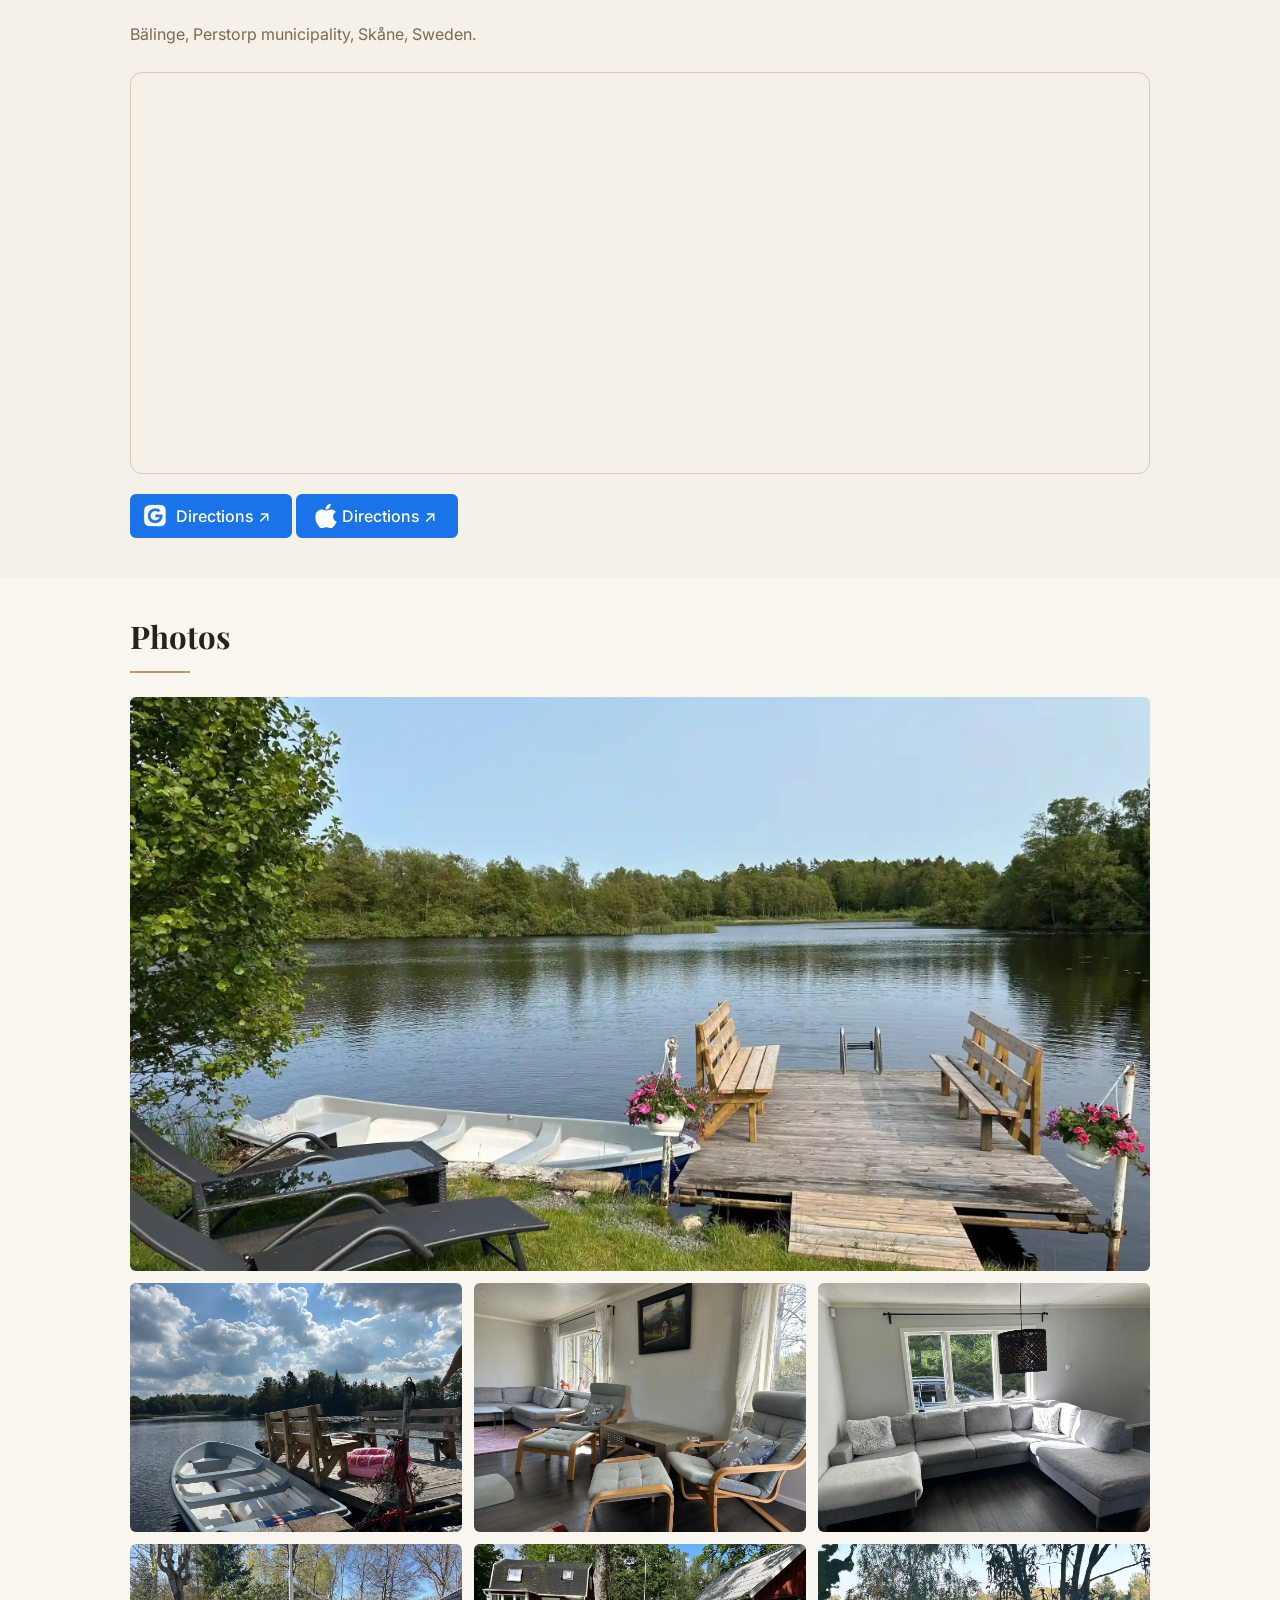
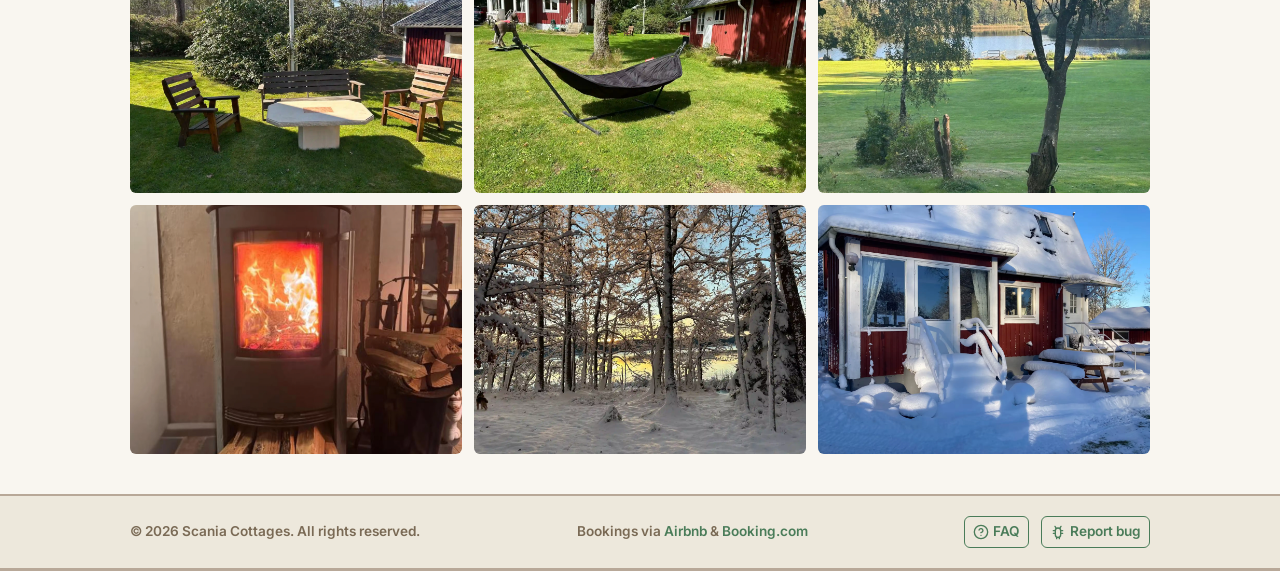
==== commit 669ea2c9: "Editing of the nav-bar and FAQ page design-wise -L" ====
--- a/index.html
+++ b/index.html
@@ -189,17 +189,18 @@
         <!-- Site logo: clicking it always returns to the homepage -->
         <a href="./" class="site-logo">Scania Cottages</a>
 
+        <!-- Centre title  -->
+        <span class="nav-title" aria-current="page">
+          <span class="nav-title__full">Bälinge Lakehouse</span>
+          <span class="nav-title__short">Bälinge</span>
+        </span>
+
         <!-- aria-label names this nav region for screen readers,
            since a page can have more than one <nav> element -->
         <nav aria-label="Main navigation" class="nav">
-          <!-- Current page — a real link back to this page. Styled
-             identically to the "Other Locations" button, but it's an
-             <a> since it's genuinely navigating (even if just to itself) -->
-          <a href="./" class="nav-current" aria-current="page">Bälinge</a>
-
           <!-- Dropdown listing other properties. Only one entry today,
-             but this structure holds more without needing a redesign
-             once additional properties are added. -->
+       but this structure holds more without needing a redesign
+       once additional properties are added. -->
           <div class="nav-dropdown" data-nav-dropdown>
             <button
               class="nav-dropdown__toggle"
@@ -207,7 +208,32 @@
               aria-haspopup="true"
               aria-expanded="false"
             >
-              Other Locations
+              <svg
+                width="18"
+                height="18"
+                viewBox="0 0 24 24"
+                fill="none"
+                stroke="currentColor"
+                stroke-width="1.75"
+                stroke-linecap="round"
+                stroke-linejoin="round"
+                aria-hidden="true"
+              >
+                <!-- Roof -->
+                <path d="M3 12 L12 4 L21 12" />
+                <!-- Walls -->
+                <path d="M5 12 V20 H19 V12" />
+                <!-- Door -->
+                <path d="M10 20 V14 H14 V20" />
+                <!-- Chimney -->
+                <path d="M16 8 V5 H18.5 V9" />
+                <!-- Smoke  -->
+                <path d="M17 5 C19 3 20 4 19 1.5" />
+                <path d="M18.5 3.5 C20.5 1.5 21.5 2.5 20.5 0.2" />
+              </svg>
+
+              <span class="nav-dropdown__label--full">Other Cottages</span>
+              <span class="nav-dropdown__label--short">Cottages</span>
               <span class="nav-dropdown__caret" aria-hidden="true">▾</span>
             </button>
 
--- a/css/style.css
+++ b/css/style.css
@@ -272,6 +272,8 @@
     0.15
   ); /* Darken solid buttons on hover */
 
+  --color-black: #000000;
+
   /* Borders and dividers */
   --color-border: #d4c9b5; /* Warm sand: standard dividers */
   --color-border-strong: #b8a898; /* Slightly stronger: card outlines */
@@ -286,6 +288,8 @@
   --text-vsm: 0.7rem;
   --text-sm: 0.85rem; /* ~13.6px — captions, labels */
   --text-base: 1rem; /* 16px    — body text */
+  --text-baseplus: 1.1rem;
+  --text-lgminus: 1.15rem;
   --text-lg: 1.25rem; /* ~20px   — lead paragraphs */
   --text-xl: 1.563rem; /* ~25px   — section headings */
   --text-2xl: 1.953rem; /* ~31px   — page titles */
@@ -471,6 +475,11 @@
   background-color: var(--color-surface);
 }
 
+.section.section--tight {
+  padding-top: var(--space-3);
+  padding-bottom: var(--space-4);
+}
+
 .divider {
   border: none;
   border-top: 1px solid var(--color-border);
@@ -515,16 +524,35 @@
   align-items: center;
   justify-content: space-between;
   height: 64px;
+  padding-left: var(--space-2);
+  padding-right: var(--space-2);
 }
 
 .site-logo {
   font-family: var(--font-heading);
-  font-size: var(--text-lg);
+  font-size: var(--text-xl);
   font-weight: var(--weight-bold);
   color: var(--color-text);
   text-decoration: none;
   letter-spacing: 0.002em;
   transition: color var(--transition-fast);
+}
+
+@media (max-width: 767px) {
+  .site-header .container {
+    height: auto;
+    min-height: 64px;
+    padding-top: var(--space-2);
+    padding-bottom: var(--space-2);
+  }
+
+  .site-logo {
+    font-size: 1.3rem;
+    line-height: 1.15;
+    white-space: normal;
+    max-width: 5.2rem;
+    text-align: left;
+  }
 }
 
 .site-logo:hover {
@@ -559,10 +587,26 @@
   background-color: var(--color-wood-dark);
 }
 
-/* --- "Other Locations" / "Return to" dropdown --- */
-
 .nav-dropdown {
   position: relative;
+}
+
+/* Dropdown label: full on desktop, short on mobile */
+.nav-dropdown__label--short {
+  display: none;
+}
+
+.nav-dropdown__label--full {
+  display: inline;
+}
+
+@media (max-width: 767px) {
+  .nav-dropdown__label--full {
+    display: none;
+  }
+  .nav-dropdown__label--short {
+    display: inline;
+  }
 }
 
 .nav-dropdown__toggle {
@@ -584,6 +628,13 @@
   transition:
     background-color var(--transition-fast),
     border-radius var(--transition-fast);
+}
+
+.nav-dropdown__toggle svg {
+  width: 1em;
+  height: 1em;
+  flex-shrink: 0;
+  display: inline-flex;
 }
 
 .nav-dropdown__toggle:hover,
@@ -816,7 +867,7 @@
   border-color: var(--color-accent-hover);
 }
 
-/* --- Look: wood image FAQ button --- */
+/* --- Look: wood image FAQ button /Obsolete, keeping as option/--- */
 .btn-secondary--faq-img {
   padding: 0;
   min-height: 0;
@@ -846,13 +897,13 @@
    Used inside the FAQ deep-link button on property pages. */
 .btn__label--short {
   display: none;
-  font-size: var(--text-lg);
-  font-weight: var(--weight-semibold);
+  font-size: var(--text-base);
+  font-weight: var(--weight-bold);
 }
 
 .btn__label--full {
-  font-size: var(--text-lg);
-  font-weight: var(--weight-semibold);
+  font-size: var(--text-lgminus);
+  font-weight: var(--weight-bold);
 }
 
 @media (max-width: 767px) {
@@ -869,6 +920,46 @@
     padding: var(--space-2) var(--space-3);
     min-height: 40px;
     line-height: normal;
+  }
+}
+
+/* --- FAQ page: centred title in the header --- */
+
+.nav-title {
+  position: absolute;
+  left: 50%;
+  transform: translateX(-50%);
+  font-family: var(--font-heading);
+  font-size: var(--text-xl);
+  font-weight: var(--weight-bold);
+  color: var(--color-wood);
+  letter-spacing: 0.03em;
+  text-decoration: underline;
+  text-underline-offset: 4px;
+  white-space: nowrap;
+  /* very slight light-wood shadow */
+  text-shadow: 0 1px 3px var(--color-wood-dark);
+  pointer-events: none; /* title itself is not clickable */
+}
+
+.nav-title__short {
+  display: none;
+}
+
+.nav-title__full {
+  display: inline;
+}
+
+/* Mobile: short label only (same breakpoint as the FAQ button) */
+@media (max-width: 767px) {
+  .nav-title {
+    font-size: var(--text-lg);
+  }
+  .nav-title__full {
+    display: none;
+  }
+  .nav-title__short {
+    display: inline;
   }
 }
 
@@ -1453,6 +1544,9 @@
   margin-bottom: var(--space-4);
 }
 
+#faq-balinge {
+  scroll-margin-top: 5rem; /* clears the ~64px sticky header + a little breathing room */
+}
 .faq-category__label {
   cursor: pointer;
   font-family: var(--font-heading);
@@ -1467,15 +1561,22 @@
 }
 
 .faq-category__label::before {
-  content: "▷";
-  display: inline-block;
-  font-size: 0.8em;
-  color: var(--color-accent);
+  content: "▸";
+  display: inline-flex;
+  align-items: center;
+  justify-content: center;
+  flex-shrink: 0;
+  width: 1em;
+  height: 1em;
+  line-height: 1;  
+  font-size:.85em;             /* chevron size inside the circle */
+  color: #ffffff;
+  background-color: var(--color-wood);
+  border-radius: 50%;
   transition: transform var(--transition-fast);
 }
 
 .faq-category[open] > .faq-category__label::before {
-  content: "▶";
   transform: rotate(90deg);
 }
 
@@ -1503,15 +1604,22 @@
 }
 
 .faq-item summary::before {
-  content: "▷";
-  display: inline-block;
-  font-size: 0.7em;
-  color: var(--color-accent);
+  content: "▸";
+  display: inline-flex;
+  align-items: center;
+  justify-content: center;
+  flex-shrink: 0;
+  width: 1em;
+  height: 1em;
+  line-height: 1;  
+  font-size: .85em;
+  color: #ffffff;
+  background-color: var(--color-accent);
+  border-radius: 50%;
   transition: transform var(--transition-fast);
 }
 
 .faq-item[open] > summary::before {
-  content: "▶";
   transform: rotate(90deg);
 }
 
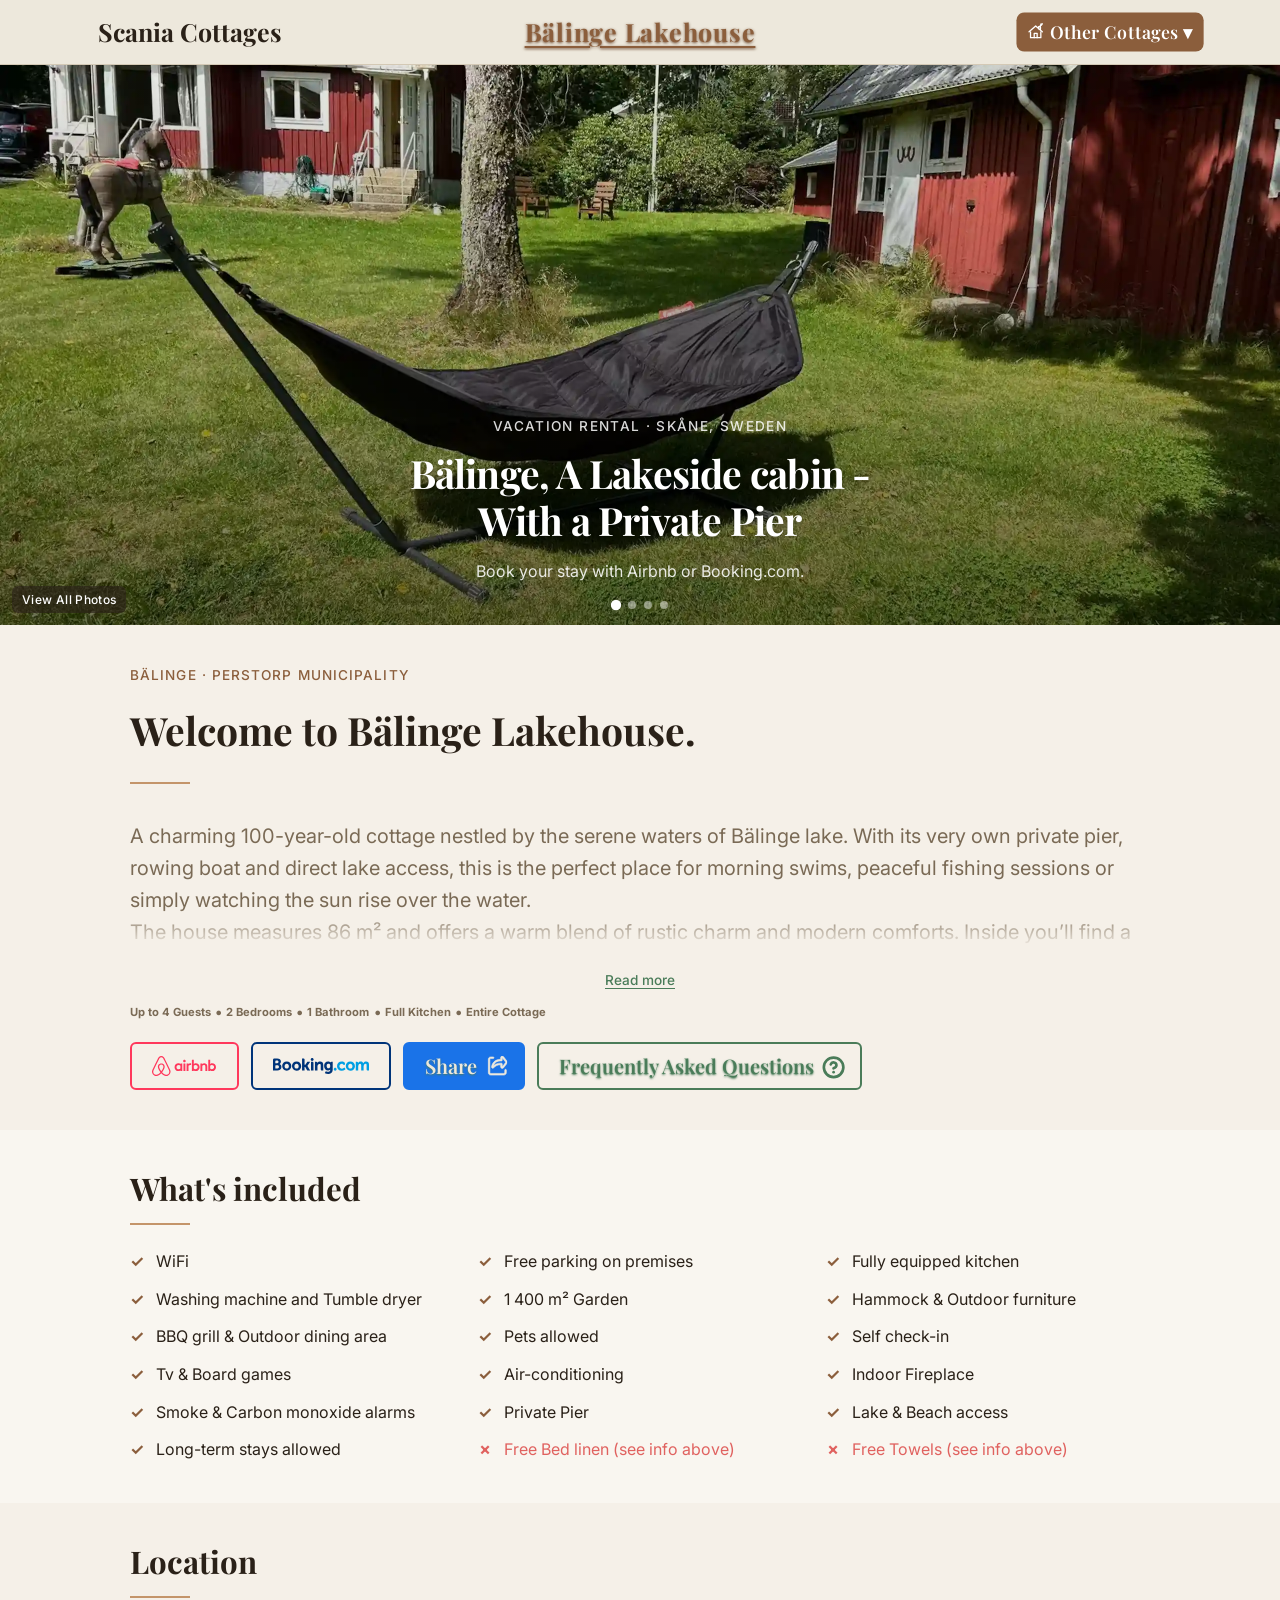
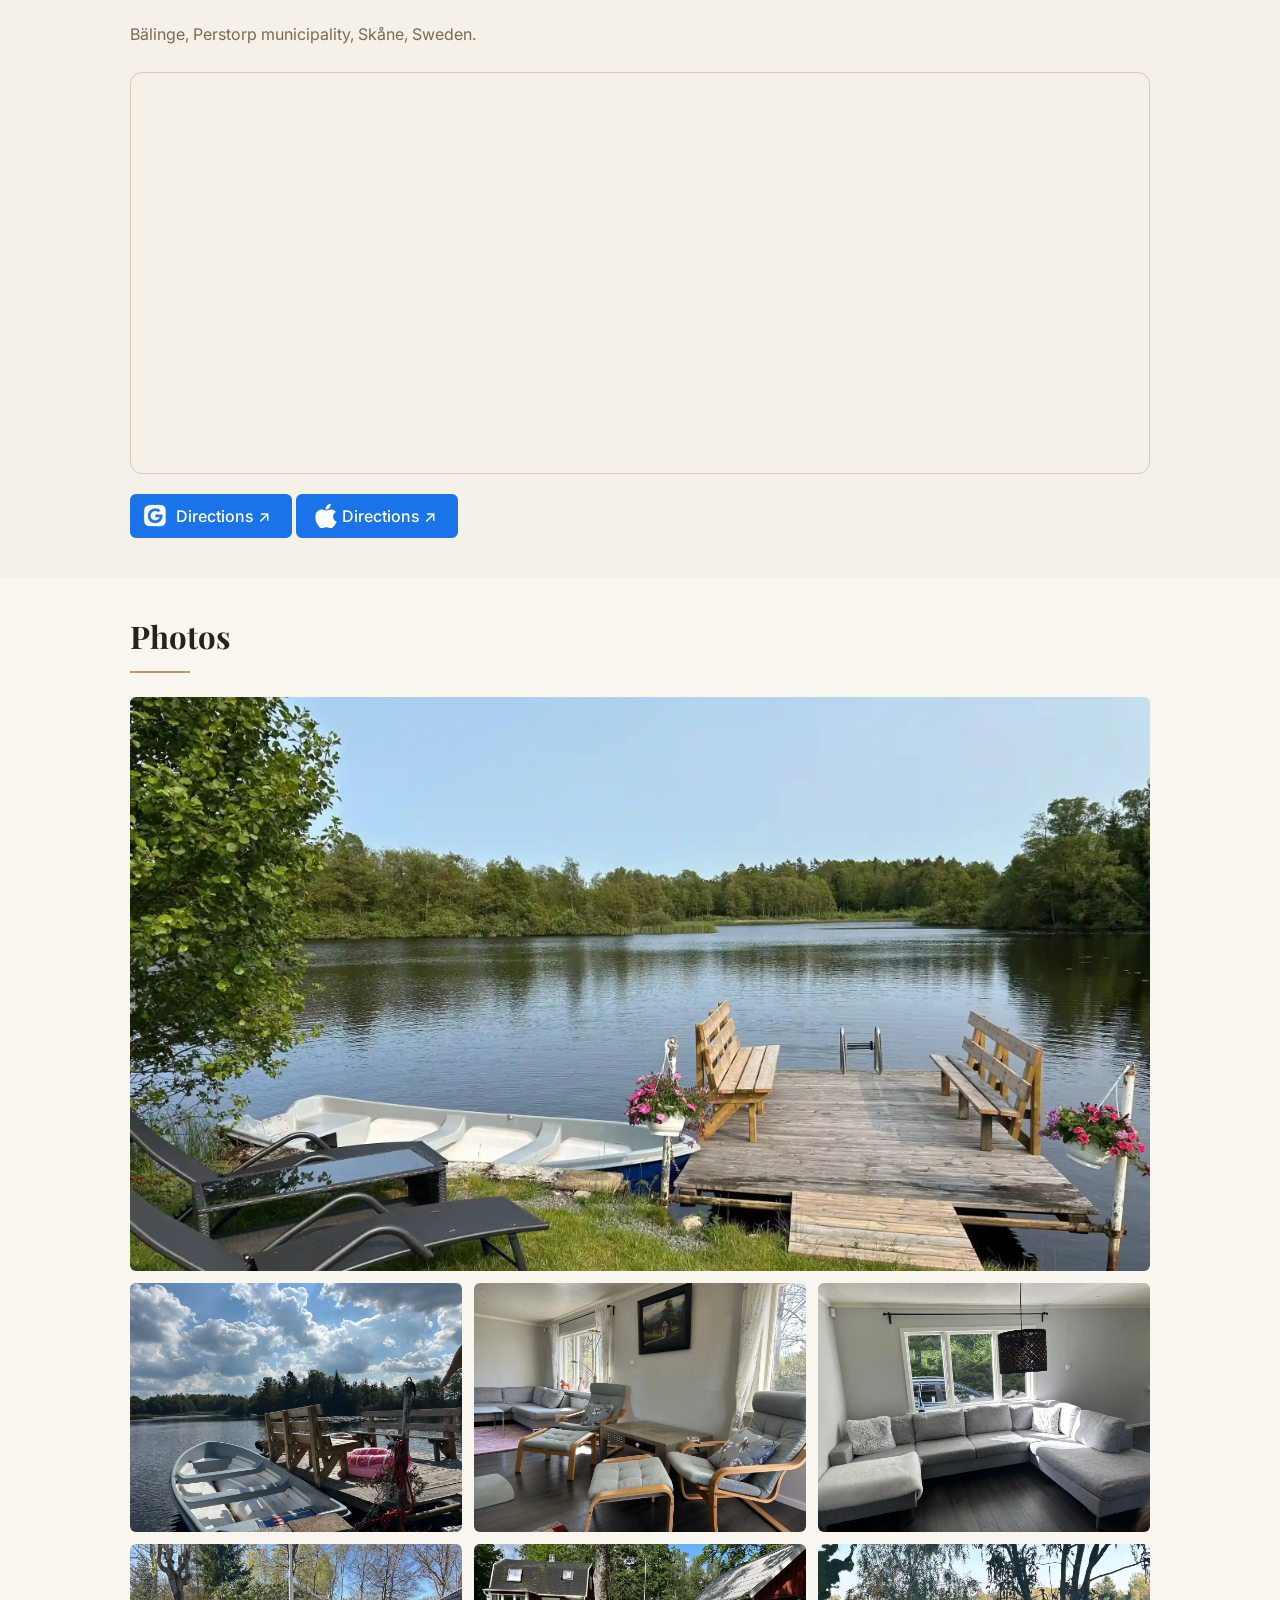
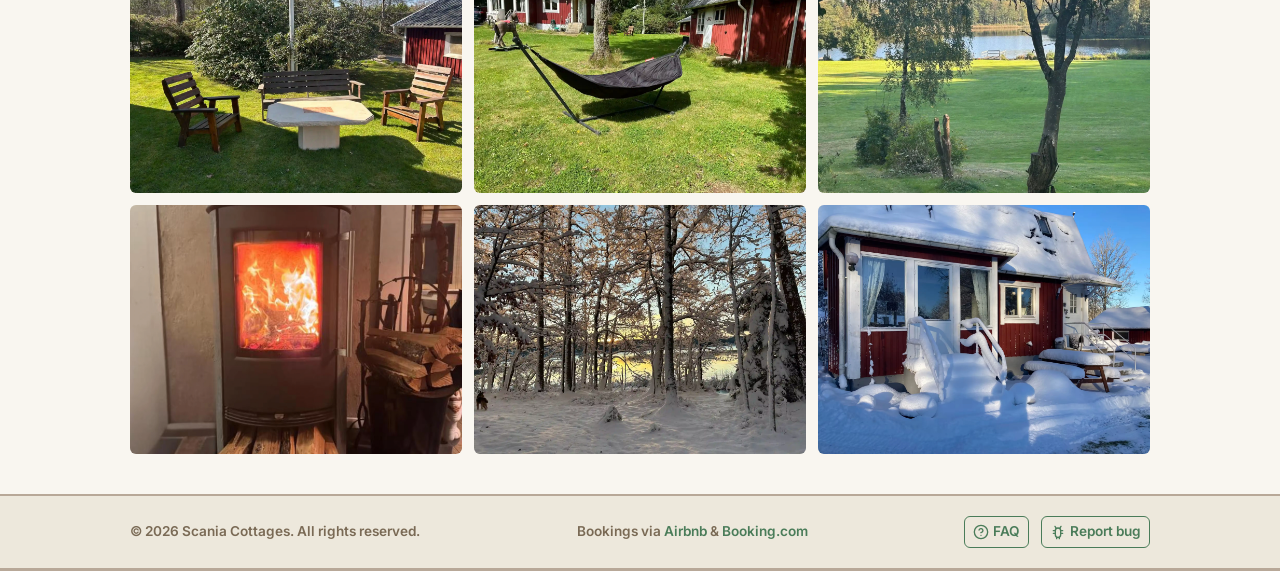
==== commit b684bba9: "Added Share Button, fiddled with Faq button and dillydallying ofc. -L" ====
--- a/index.html
+++ b/index.html
@@ -537,6 +537,62 @@
                     class="btn__icon"
                   />
                 </a>
+
+                <!-- Share button -->
+                <button
+                  type="button"
+                  class="btn btn-secondary btn-secondary--share"
+                  data-share-button
+                  aria-label="Share this page"
+                >
+                
+                  <span class="btn__label btn__label--full">Share</span>
+                  <!-- Desktop icon -->
+                  <svg
+                    class="share-icon"
+                    width="18"
+                    height="18"
+                    viewBox="0 0 24 24"
+                    fill="currentColor"
+                    stroke="currentColor"
+                    stroke-width="0.7"
+                    aria-hidden="true"
+                  >
+                    <!-- Share arrow -->
+                    <path
+                      fill-rule="evenodd"
+                      clip-rule="evenodd"
+                      d="M19.6495 0.799565C18.4834 -0.72981 16.0093 0.081426 
+         16.0093 1.99313V3.91272C12.2371 3.86807 9.65665 5.16473 
+         7.9378 6.97554C6.10034 8.9113 5.34458 11.3314 5.02788 12.9862
+         C4.86954 13.8135 5.41223 14.4138 5.98257 14.6211
+         C6.52743 14.8191 7.25549 14.7343 7.74136 14.1789
+         C9.12036 12.6027 11.7995 10.4028 16.0093 10.5464V13.0069
+         C16.0093 14.9186 18.4834 15.7298 19.6495 14.2004
+         L23.3933 9.29034C24.2022 8.2294 24.2022 6.7706 23.3933 5.70966
+         L19.6495 0.799565ZM7.48201 11.6095C9.28721 10.0341 
+         11.8785 8.55568 16.0093 8.55568H17.0207C17.5792 8.55568 
+         18.0319 9.00103 18.0319 9.55037L18.0317 13.0069
+         L21.7754 8.09678C22.0451 7.74313 22.0451 7.25687 
+         21.7754 6.90322L18.0317 1.99313V4.90738C18.0317 5.4567 
+         17.579 5.90201 17.0205 5.90201H16.0093C11.4593 5.90201 
+         9.41596 8.33314 9.41596 8.33314C8.47524 9.32418 
+         7.86984 10.502 7.48201 11.6095Z"
+                    />
+                    <!-- Box -->
+                    <path
+                      d="M7 1.00391H4C2.34315 1.00391 1 2.34705 1 4.00391V20.0039
+         C1 21.6608 2.34315 23.0039 4 23.0039H20C21.6569 23.0039 
+         23 21.6608 23 20.0039V17.0039C23 16.4516 22.5523 16.0039 
+         22 16.0039C21.4477 16.0039 21 16.4516 21 17.0039V20.0039
+         C21 20.5562 20.5523 21.0039 20 21.0039H4C3.44772 21.0039 
+         3 20.5562 3 20.0039V4.00391C3 3.45162 3.44772 3.00391 
+         4 3.00391H7C7.55228 3.00391 8 2.55619 8 2.00391
+         C8 1.45162 7.55228 1.00391 7 1.00391Z"
+                    />
+                  </svg>
+
+                </button>
                 <!-- FAQ button -->
                 <a
                   href="faq/#faq-balinge"
@@ -555,7 +611,26 @@
                   <span class="btn__label btn__label--full"
                     >Frequently Asked Questions</span
                   >
-                  <span class="btn__label btn__label--short">FAQ</span>
+                  
+                  <span class="btn__label btn__label--short"
+                    >Frequently Asked Questions</span
+                  >
+                  <svg
+                    class="faq-icon"
+                    width="18"
+                    height="18"
+                    viewBox="0 0 24 24"
+                    fill="none"
+                    stroke="currentColor"
+                    stroke-width="2.75"
+                    stroke-linecap="round"
+                    stroke-linejoin="round"
+                    aria-hidden="true"
+                  >
+                    <circle cx="12" cy="12" r="10" />
+                    <path d="M9.09 9a3 3 0 0 1 5.83 1c0 2-3 3-3 3" />
+                    <line x1="12" y1="17" x2="12.01" y2="17" />
+                  </svg>
                 </a>
               </div>
             </div>
--- a/css/style.css
+++ b/css/style.css
@@ -557,6 +557,7 @@
 
 .site-logo:hover {
   color: var(--color-wood);
+  text-shadow: 0 1px 4px var(--color-wood-dark);
 }
 
 .nav {
@@ -565,7 +566,7 @@
   gap: var(--space-3);
 }
 
-/* "You are here" badge */
+/* "You are here" badge |aritfact, not used, saving for eventuall regrets| */
 .nav-current {
   display: inline-block;
   background-color: var(--color-wood);
@@ -589,6 +590,7 @@
 
 .nav-dropdown {
   position: relative;
+  transform: scale(1.3);
 }
 
 /* Dropdown label: full on desktop, short on mobile */
@@ -607,6 +609,9 @@
   .nav-dropdown__label--short {
     display: inline;
   }
+  .nav-dropdown {
+  transform: scale(1.05)
+}
 }
 
 .nav-dropdown__toggle {
@@ -842,31 +847,115 @@
   font-size: var(--text-sm);
   padding: var(--space-2) var(--space-4);
 }
-
-/* FAQ deep-link button (next to Airbnb / Booking under the intro).
-   Uses the accent green so it reads as "site help", not a booking brand. */
-.btn-secondary--faq {
-  color: var(--color-accent);
-  border-color: var(--color-accent);
+.btn-secondary--share {
+  display: inline-flex;
+  align-items: center;
+  gap: var(--space-2);
+  background-color: var(--color-google-maps);
+  color: var(--color-surface);
+  border: 2px solid var(--color-google-maps);
   font-family: var(--font-heading);
   font-weight: var(--weight-bold);
   font-size: var(--text-base);
   min-height: 40px;
+  line-height: 1;
+  border-radius: var(--border-radius);
+  white-space: nowrap;
+  transition: background-color var(--transition-fast),
+              border-color var(--transition-fast);
+}
+
+
+.section--light .btn-secondary--share {
+  color: var(--color-surface-alt);
+}
+
+
+.btn-secondary--share:hover {
+  background-color: var(--color-google-maps);
+  background-image: linear-gradient(
+    var(--color-hover-tint-black),
+    var(--color-hover-tint-black)
+  );
+  border-color: var(--color-google-maps);
+  color: var(--color-surface);
+}
+
+.section--light .btn-secondary--share:hover {
+  color: var(--color-surface-alt);
+}
+.share-icon {
+  flex-shrink: 0;
+
+}
+
+@media (min-width: 768px) {
+  .share-icon {
+    flex-shrink: 0;
+    transform: scale(1.1) translateX(3px) translateY(0px);
+  }
+}
+@media (max-width: 767px) {
+  .share-icon {
+    flex-shrink: 0;
+    transform: scale(1.25) translateX(0px) translateY(-1px);
+  }
+  .btn-secondary--share {
+    padding-left: var(--space-3);
+    padding-right: var(--space-3);
+    padding-top: var(--space-2);
+    padding-bottom: var(--space-2);
+  }
+
+}
+
+/* FAQ deep-link button (next to Airbnb / Booking under the intro).
+   Uses the accent green so it reads as "site help", not a booking brand. */
+/* Shared outline style for FAQ + Share buttons */
+.btn-secondary--faq {
+  display: inline-flex;
+  align-items: center;
+  gap: var(--space-2);
+  background-color: transparent;
+  color: var(--color-accent);
+  border: 2px solid var(--color-accent);
+  font-family: var(--font-heading);
+  font-weight: var(--weight-bold);
+  font-size: var(--text-base);
+  min-height: 40px;
+  line-height: 1;
+  border-radius: var(--border-radius);
+  white-space: nowrap;
+  transition:
+    background-color var(--transition-fast),
+    color var(--transition-fast),
+    border-color var(--transition-fast);
+}
+
+/* Hover = solid fill + cutout text */
+.btn-secondary--faq:hover{
+  background-color: var(--color-accent);
+  border-color: var(--color-accent);
+  color: var(--color-surface); /* cutout colour on warm sections */
+}
+
+/* When the button sits on a light section, use the lighter cutout colour */
+.section--light .btn-secondary--faq:hover{
+  color: var(--color-surface-alt);
 }
 @media (max-width: 767px) {
   .btn-secondary--faq {
-    padding: var(--space-2) var(--space-3); /* tighter than default btn padding */
+    
     min-height: 40px;
     font-size: var(--text-base);
     font-weight: var(--weight-bold);
   }
 }
-.btn-secondary--faq:hover {
-  background-color: rgba(74, 124, 89, 0.15);
-  color: var(--color-accent-hover);
-  border-color: var(--color-accent-hover);
-}
-
+.faq-icon {
+  flex-shrink: 0;
+  /*filter: drop-shadow(0 1px 1px var(--color-accent)); */
+  transform: scale(1.3) translateX(2px) translateY(1px);
+}
 /* --- Look: wood image FAQ button /Obsolete, keeping as option/--- */
 .btn-secondary--faq-img {
   padding: 0;
@@ -897,13 +986,15 @@
    Used inside the FAQ deep-link button on property pages. */
 .btn__label--short {
   display: none;
-  font-size: var(--text-base);
-  font-weight: var(--weight-bold);
+  font-size: var(--text-lg);
+  font-weight: var(--weight-semibold);
+  text-shadow: 0 1px 2px var(--color-accent-hover);
 }
 
 .btn__label--full {
-  font-size: var(--text-lgminus);
-  font-weight: var(--weight-bold);
+  font-size: var(--text-lg);
+  font-weight: var(--weight-semibold);
+  text-shadow: 0 1px 2px var(--color-accent);
 }
 
 @media (max-width: 767px) {
@@ -984,6 +1075,10 @@
   transform: scale(1.55);
 }
 
+.btn__icon--share {
+  height: 1.26em;
+}
+
 .link {
   color: var(--color-accent);
   text-decoration: underline;
@@ -1568,8 +1663,8 @@
   flex-shrink: 0;
   width: 1em;
   height: 1em;
-  line-height: 1;  
-  font-size:.85em;             /* chevron size inside the circle */
+  line-height: 1;
+  font-size: 0.85em; /* chevron size inside the circle */
   color: #ffffff;
   background-color: var(--color-wood);
   border-radius: 50%;
@@ -1611,8 +1706,8 @@
   flex-shrink: 0;
   width: 1em;
   height: 1em;
-  line-height: 1;  
-  font-size: .85em;
+  line-height: 1;
+  font-size: 0.85em;
   color: #ffffff;
   background-color: var(--color-accent);
   border-radius: 50%;
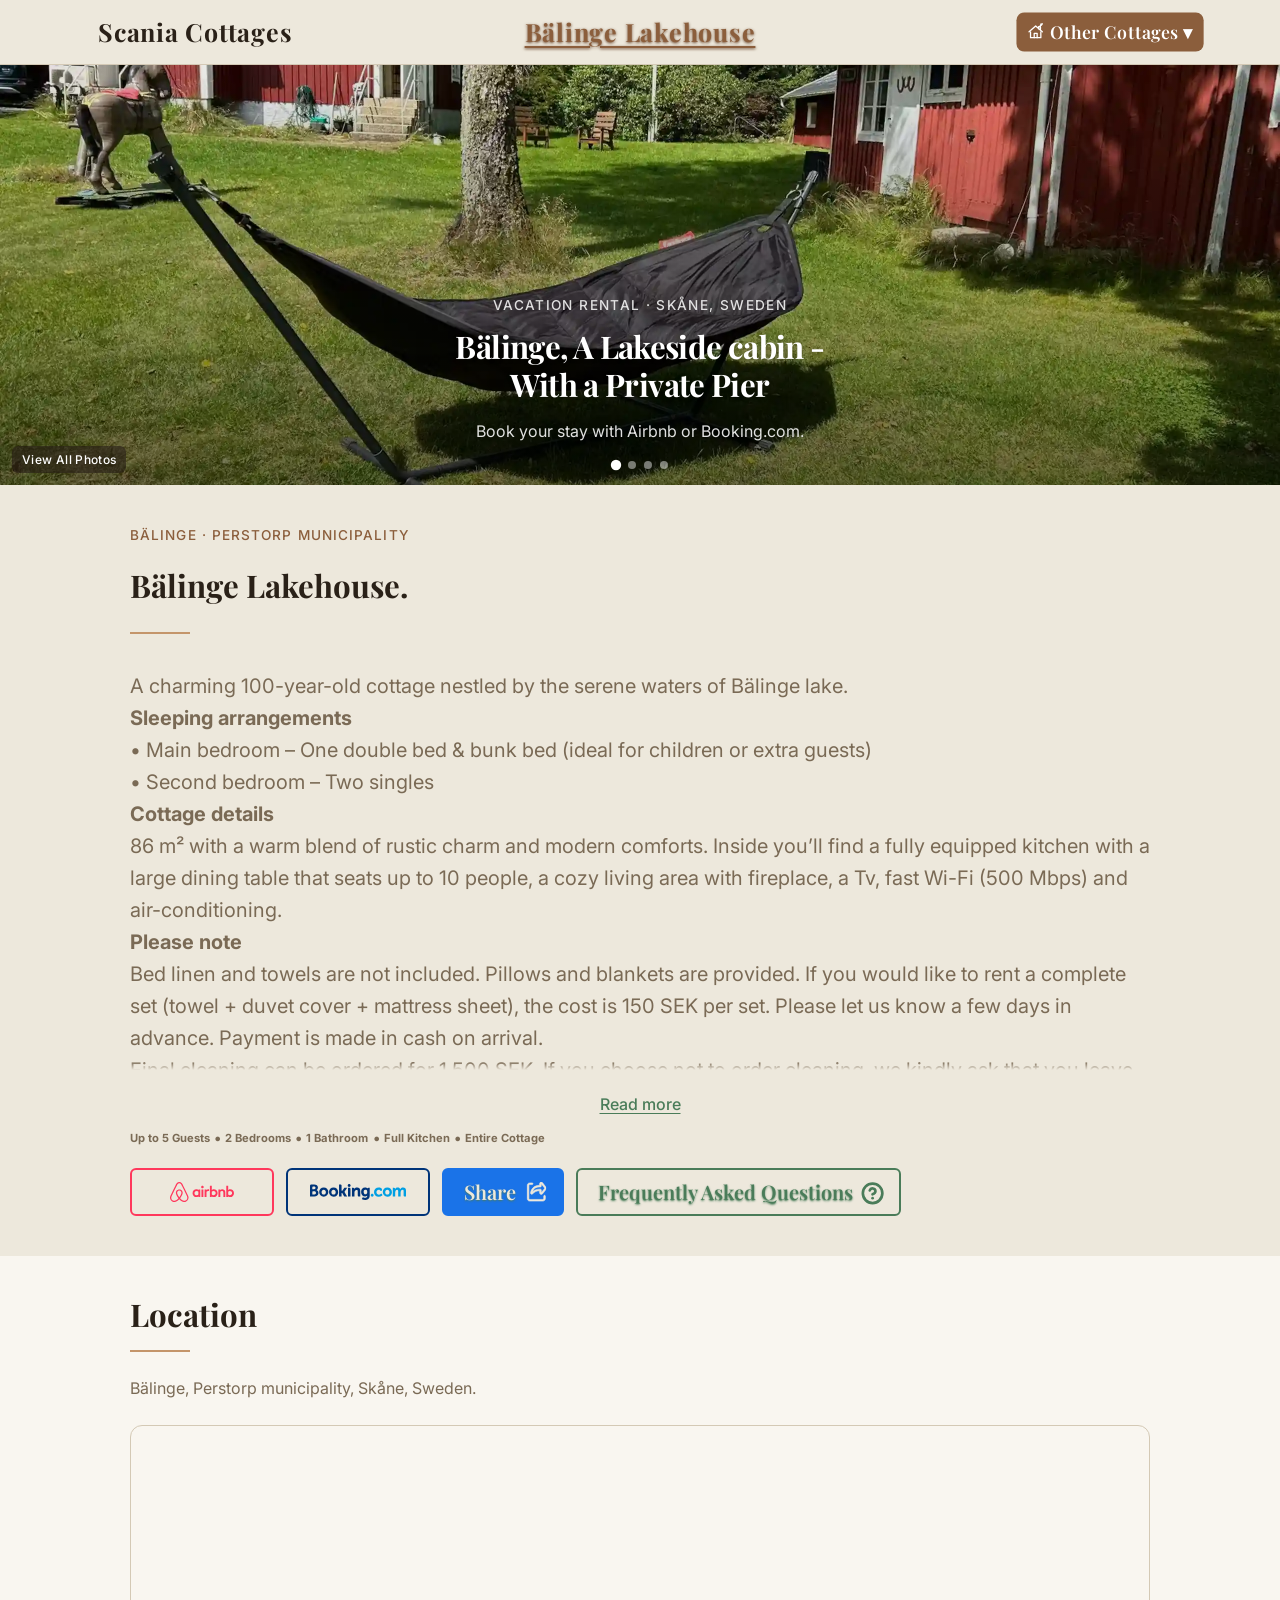
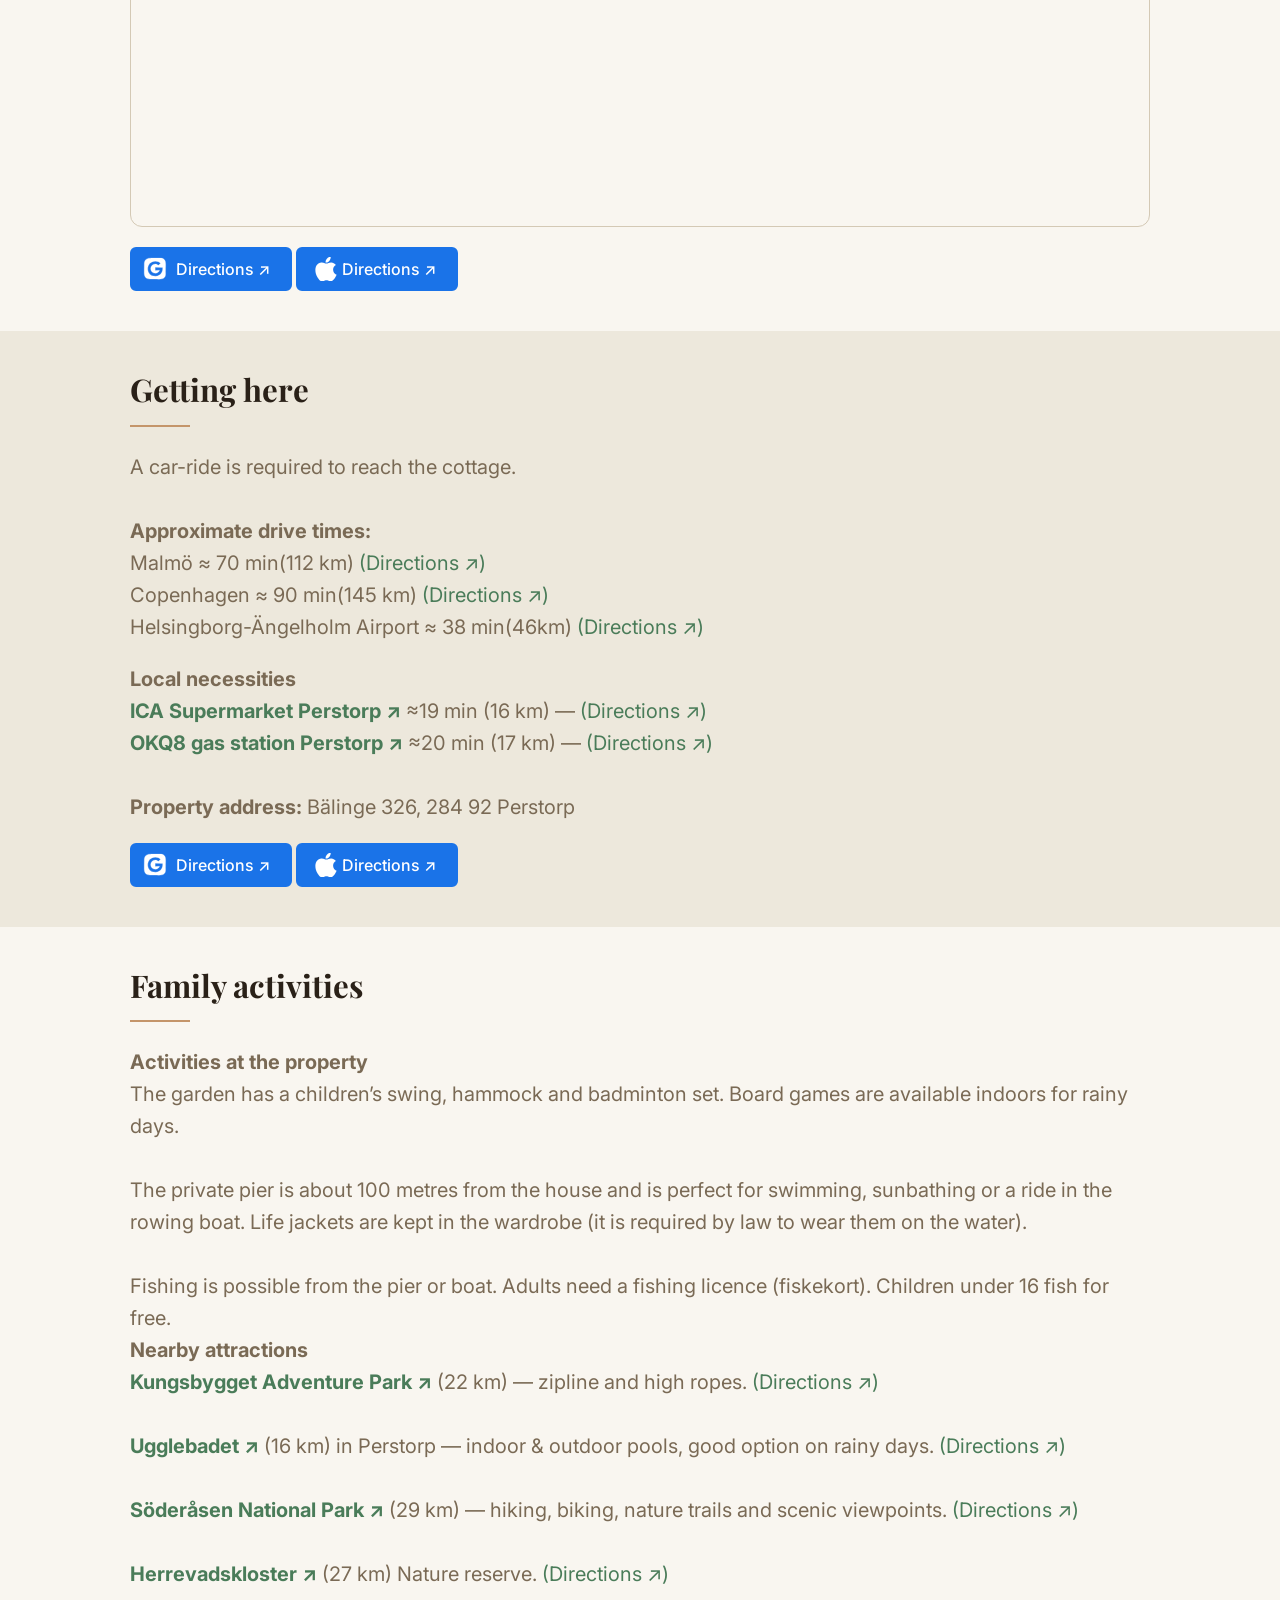
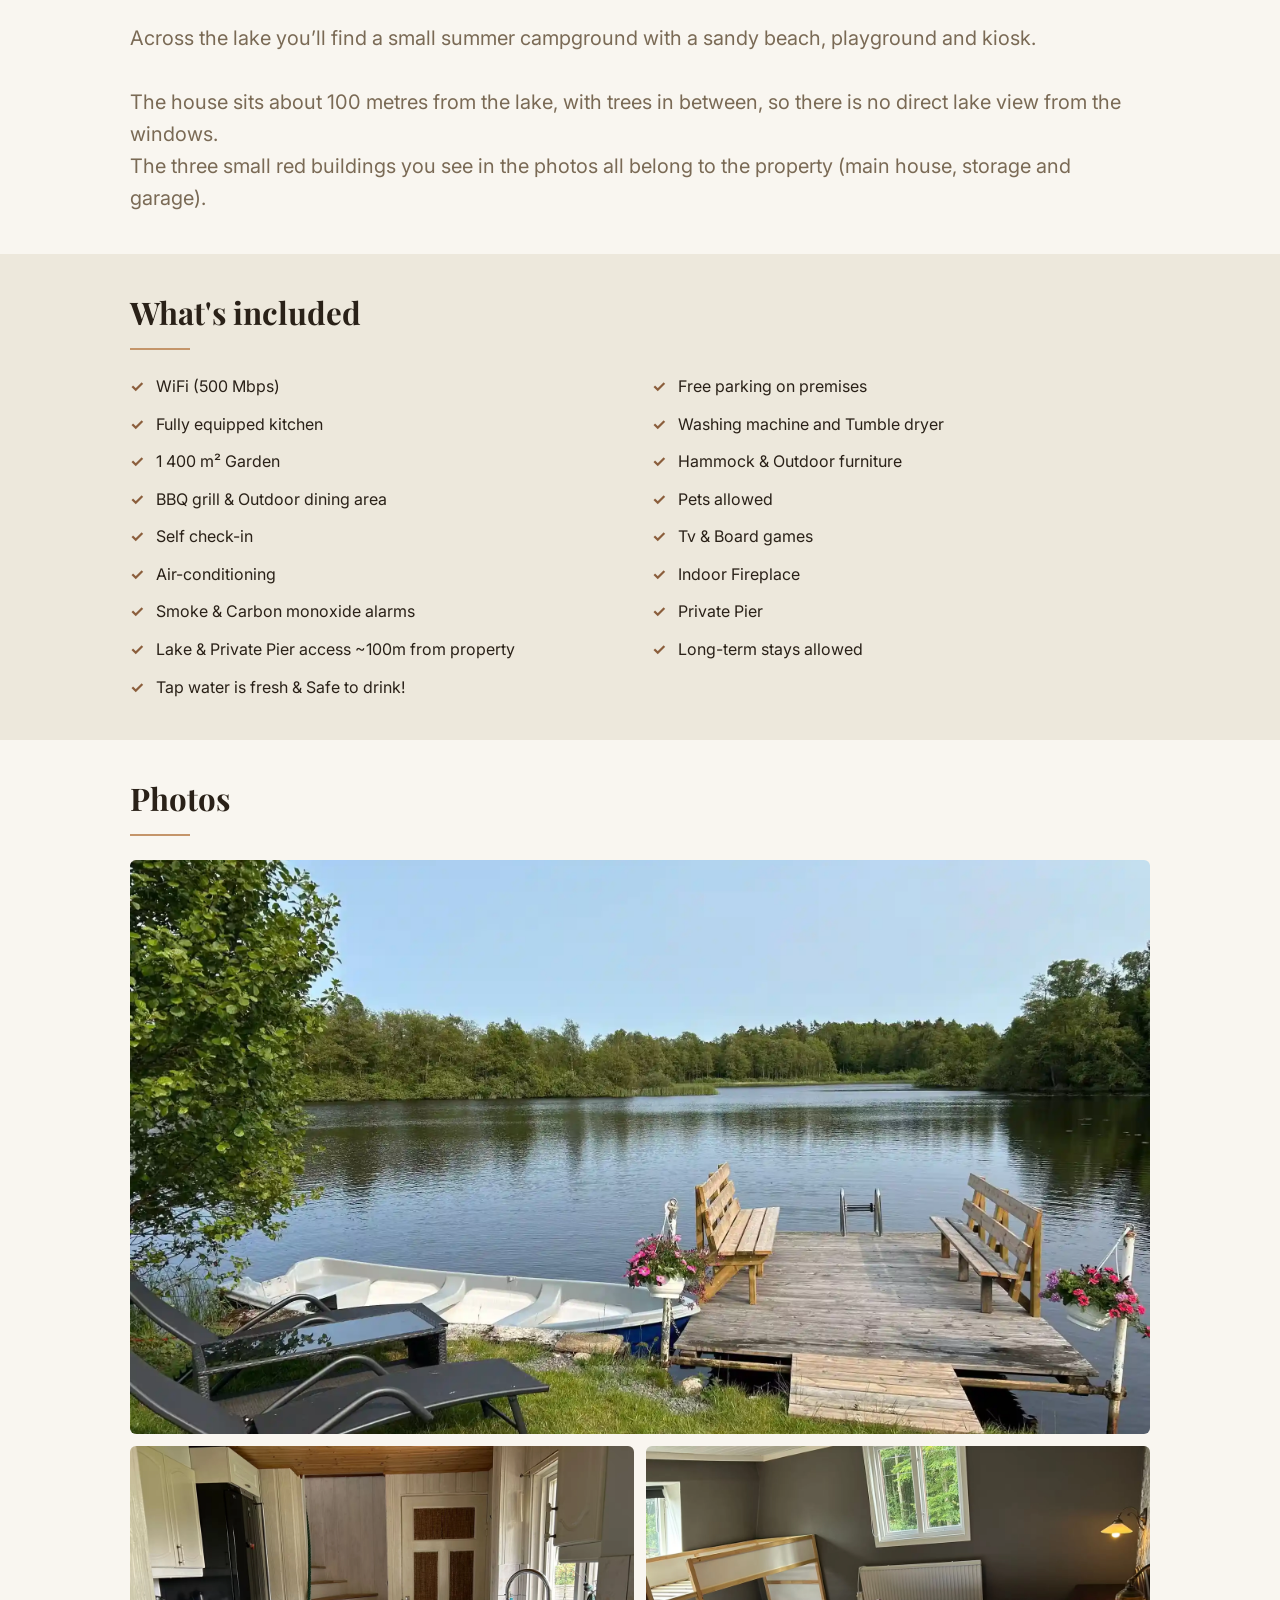
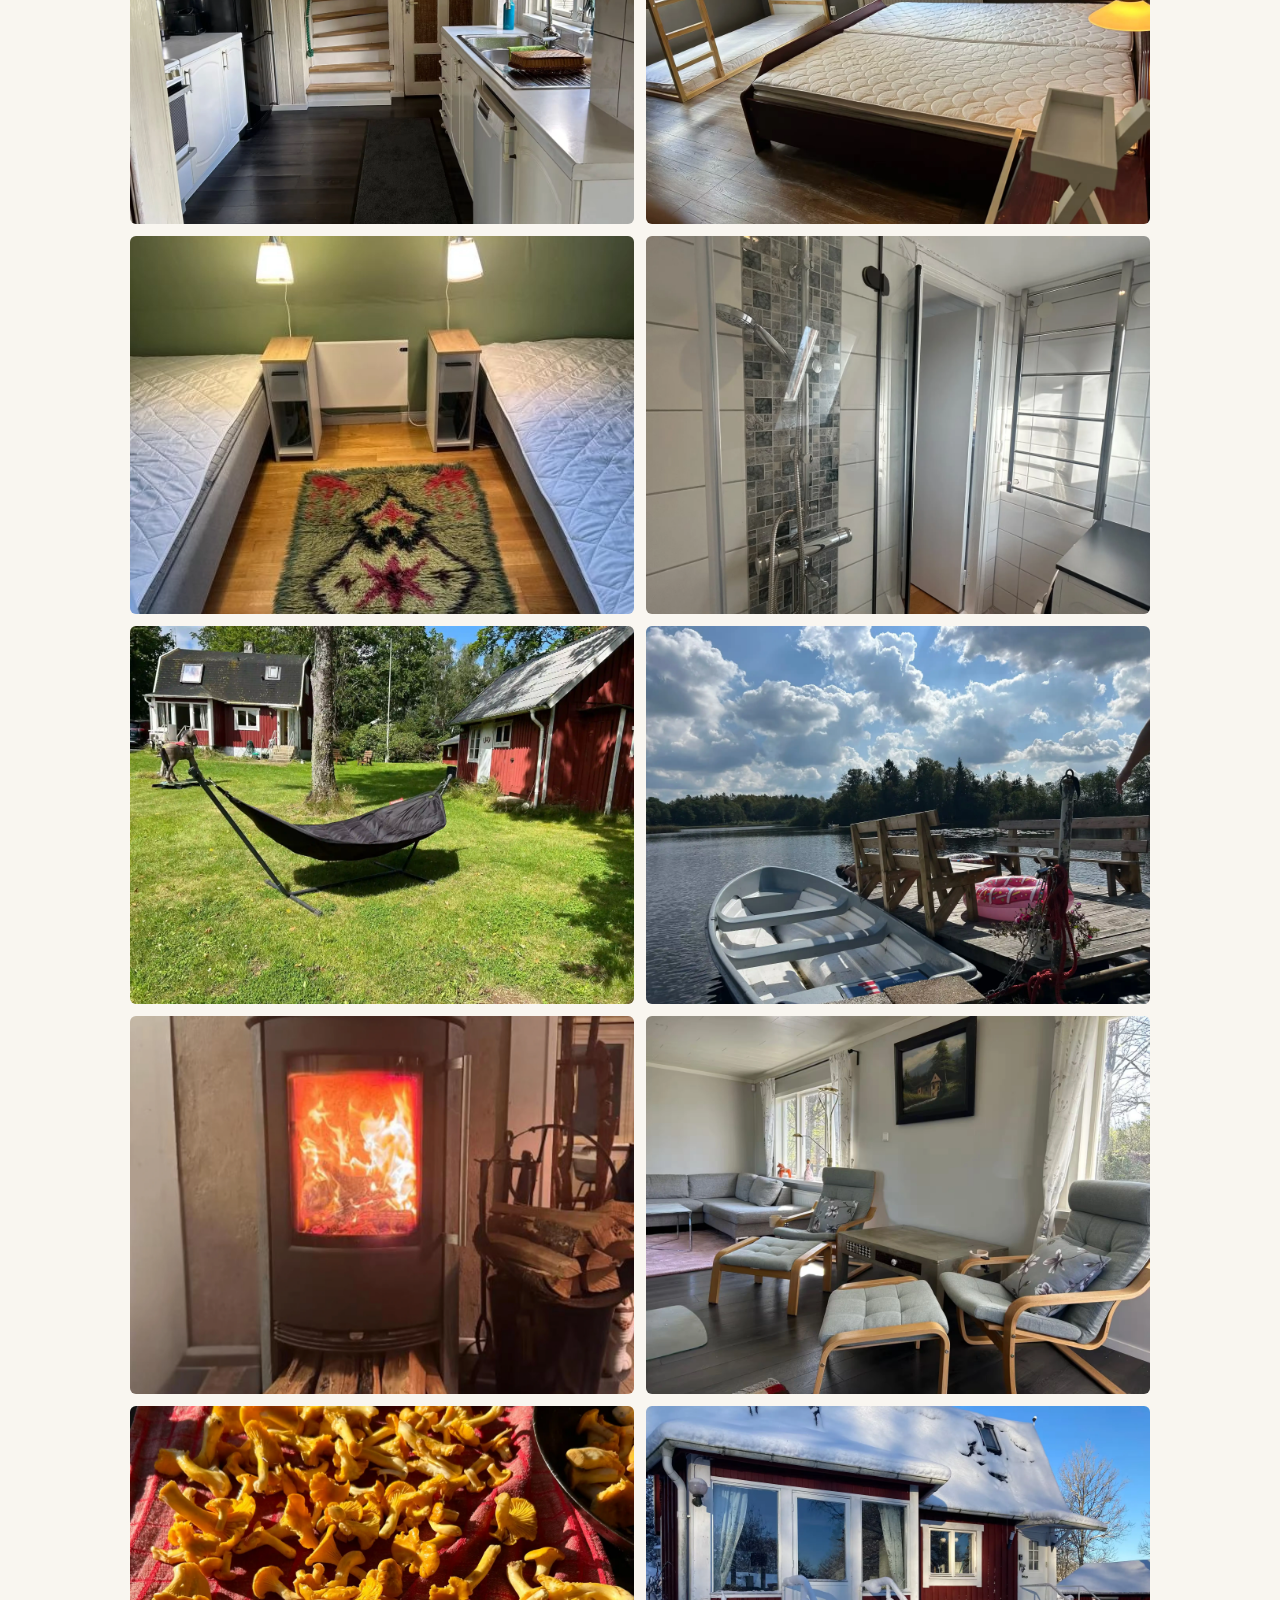
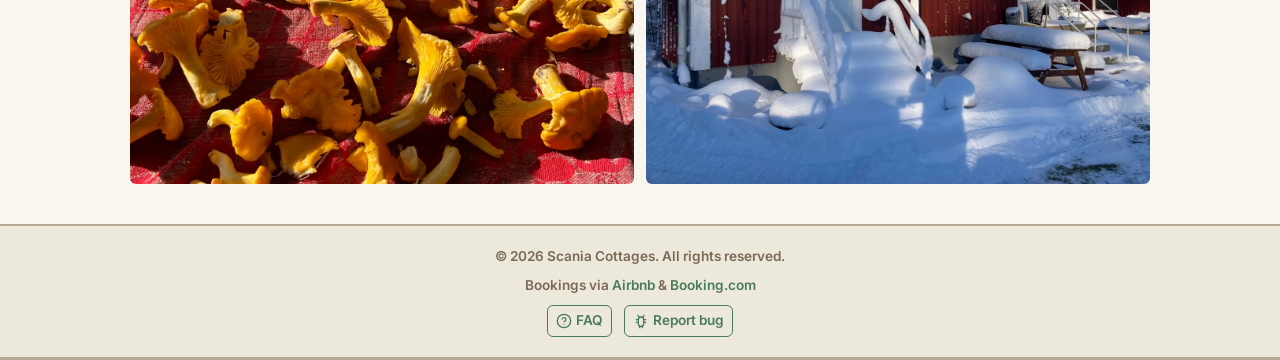
==== commit 23d32a4a: "Created new sections per client request, made main intro section less cramped, altered Title/Logo on" ====
--- a/index.html
+++ b/index.html
@@ -10,7 +10,7 @@
     3. <main>
          a. Hero image      — full-width, clicking opens the gallery lightbox
          b. Intro           — property title, description, quick facts
-         c. Reviews         — two side-by-side image slideshows (Airbnb + Booking.com)
+         c. Reviews         - artefact..
                               each with a static overall-rating image on top
          d. Map             — embedded Google Maps + Get Directions button
          e. Gallery         — photo grid (thumbnails open lightbox when clicked)
@@ -31,7 +31,7 @@
     <meta name="viewport" content="width=device-width, initial-scale=1.0" />
     <meta
       name="description"
-      content="Charming lake cottage by Bälingesjön in Perstorp, Skåne with private pier, rowing boat and large garden. Up to 4 guests. Book on Airbnb or Booking.com."
+      content="Charming lake cottage by Bälingesjön in Perstorp, Skåne with private pier, rowing boat and large garden. Up to 5 guests. Book on Airbnb or Booking.com."
     />
 
     <title>Bälinge Lakehouse — Lake Cottage with Private Pier | Skåne</title>
@@ -53,7 +53,7 @@
     />
     <meta
       property="og:description"
-      content="Charming lake cottage by Bälingesjön in Perstorp, Skåne with private pier, rowing boat and large garden. Up to 4 guests. Book on Airbnb or Booking.com."
+      content="Charming lake cottage by Bälingesjön in Perstorp, Skåne with private pier, rowing boat and large garden. Up to 5 guests. Book on Airbnb or Booking.com."
     />
     <meta
       property="og:url"
@@ -74,7 +74,7 @@
     />
     <meta
       name="twitter:description"
-      content="Charming lake cottage by Bälingesjön in Perstorp, Skåne with private pier, rowing boat and large garden. Up to 4 guests. Book on Airbnb or Booking.com."
+      content="Charming lake cottage by Bälingesjön in Perstorp, Skåne with private pier, rowing boat and large garden. Up to 5 guests. Book on Airbnb or Booking.com."
     />
     <meta
       name="twitter:image"
@@ -102,7 +102,7 @@
     <link rel="preconnect" href="https://fonts.googleapis.com" />
     <link rel="preconnect" href="https://fonts.gstatic.com" crossorigin />
     <link
-      href="https://fonts.googleapis.com/css2?family=Inter:wght@400;500&family=Playfair+Display:wght@700&display=swap"
+      href="https://fonts.googleapis.com/css2?family=Inter:wght@400;500&family=Playfair+Display:wght@700;900&display=swap"
       rel="stylesheet"
     />
 
@@ -110,7 +110,7 @@
        STYLESHEETS
        ============================================================ -->
     <link rel="stylesheet" href="css/style.css" />
-    <link rel="stylesheet" href="css/gallery.css" />
+    <link rel="stylesheet" href="css/scripts.css" />
 
     <!-- ============================================================
                             FAVICON
@@ -135,14 +135,14 @@
         "@type": "VacationRental",
         "name": "Bälinge Lakehouse",
         "identifier": "balinge-lakehouse-perstorp",
-        "description": "Charming lake cottage by Bälingesjön in Perstorp, Skåne with private pier, rowing boat and large garden. Up to 4 guests. Book on Airbnb or Booking.com.",
+        "description": "Charming lake cottage by Bälingesjön in Perstorp, Skåne with private pier, rowing boat and large garden. Up to 5 guests. Book on Airbnb or Booking.com.",
         "url": "https://l14mo5tm4n.github.io/Airbnb_Property_Showcase-StaticWebPage/",
         "petsAllowed": true,
         "containsPlace": {
           "@type": "Accommodation",
           "occupancy": {
             "@type": "QuantitativeValue",
-            "value": 4
+            "value": 5
           }
         },
         "image": [
@@ -255,7 +255,7 @@
      HERO SLIDESHOW
 
      A full-width image banner that automatically cycles through
-     multiple photos. JavaScript (gallery.js) handles the timing,
+     multiple photos. JavaScript (scripts.js) handles the timing,
      dots, swipe and click-through to the lightbox.
      CSS handles the sliding animation.
 
@@ -281,7 +281,7 @@
 
         <!-- Slide track: all slides live here, stacked via CSS.
            Clicking anywhere on the track (not the dots) opens the lightbox
-           at whichever photo is currently showing — handled in gallery.js -->
+           at whichever photo is currently showing — handled in scripts.js -->
         <div class="hero-slideshow__track">
           <!-- Slide 1: visible on load (is-active) -->
           <div class="hero-slideshow__slide is-active">
@@ -381,7 +381,7 @@
          The placeholder width matches the booking buttons naturally because
          both columns share equal space in the grid.
          ========================================================= -->
-      <section class="section property-intro" aria-labelledby="property-title">
+      <section class="section section--warm" aria-labelledby="property-title">
         <div class="container">
           <div class="intro-grid">
             <!-- -----------------------------------------------
@@ -391,32 +391,28 @@
               <span class="eyebrow"
                 >Bälinge &middot; Perstorp Municipality</span
               >
-              <h2 id="property-title">Welcome to Bälinge Lakehouse.</h2>
+              <h2 id="property-title">Bälinge Lakehouse.</h2>
               <hr class="divider--wood" />
               <div class="read-more" data-read-more>
                 <p class="text-lead">
                   A charming 100-year-old cottage nestled by the serene waters
-                  of Bälinge lake. With its very own private pier, rowing boat
-                  and direct lake access, this is the perfect place for morning
-                  swims, peaceful fishing sessions or simply watching the sun
-                  rise over the water.
-                </p>
-
-                <p class="text-lead">
-                  The house measures 86 m² and offers a warm blend of rustic
-                  charm and modern comforts. Inside you’ll find a fully equipped
-                  kitchen with a large dining table that seats up to 10 people,
-                  a cozy living area with fireplace, fast Wi-Fi (1 Gbit),
-                  air-conditioning and a TV. Outside, a spacious 1 400 m² garden
-                  invites you to relax in the hammock, play badminton or enjoy a
-                  barbecue.
+                  of Bälinge lake.
                 </p>
 
                 <p class="text-lead">
                   <strong>Sleeping arrangements</strong><br />
-                  • Main bedroom – one double bed + one bunk bed (ideal for two
-                  children or extra guests)<br />
-                  • Second bedroom – two single beds
+                  • Main bedroom – One double bed & bunk bed (ideal for children
+                  or extra guests)<br />
+                  • Second bedroom – Two singles
+                </p>
+
+                <p class="text-lead">
+                  <strong>Cottage details</strong><br />
+                  86 m² with a warm blend of rustic charm and modern comforts.
+                  Inside you’ll find a fully equipped kitchen with a large
+                  dining table that seats up to 10 people, a cozy living area
+                  with fireplace, a Tv, fast Wi-Fi (500 Mbps) and
+                  air-conditioning.
                 </p>
 
                 <p class="text-lead">
@@ -435,54 +431,10 @@
                 </p>
 
                 <p class="text-lead">
-                  Feel free to use the indoor fireplace — some wood is available
-                  in the house, but for longer stays please bring or buy
-                  additional firewood. The outdoor grill is also at your
-                  disposal; simply bring your own charcoal.
-                </p>
-
-                <p class="text-lead">
-                  <strong>Outdoor life &amp; location</strong><br />
-                  The private pier is perfect for swimming, sunbathing or
-                  enjoying a ride in the rowing boat (life jackets provided).
-                  The garden includes a children’s swing, hammock and badminton
-                  set. Indoor games are available for rainy days.
-                </p>
-
-                <p class="text-lead">
-                  Nearby attractions include
-                  <a
-                    href="https://www.sverigesnationalparker.se/en/parks/soderasen-national-park"
-                    class="link"
-                    target="_blank"
-                    rel="noopener noreferrer"
-                    ><strong>Söderåsen National Park ↗</strong></a
-                  >
-                  (29 km),
-                  <a
-                    href="https://www.kungsbygget.com/eng"
-                    class="link"
-                    target="_blank"
-                    rel="noopener noreferrer"
-                    ><strong>Kungsbygget Adventure Park ↗</strong></a
-                  >
-                  (22 km) and
-                  <a
-                    href="https://www.naturkartan.se/en/skane-lan/herrevadskloster-2"
-                    class="link"
-                    target="_blank"
-                    rel="noopener noreferrer"
-                    ><strong>Herrevadskloster ↗</strong></a
-                  >(27 km). Ängelholm-Helsingborg Airport is 45 km away. Across
-                  the lake you’ll find a small summer campground with a sandy
-                  beach, playground and kiosk.
-                </p>
-
-                <p class="text-lead">
-                  The house sits about 100 metres from the lake, with trees in
-                  between, so there is no direct lake view from the windows. The
-                  three small red buildings you see in the photos all belong to
-                  the property (main house, storage and garage).
+                  Feel free to use the indoor fireplace as much as you like —
+                  Note: please bring your own firewood (logs, kindling, etc.). The
+                  outdoor grill is also yours to enjoy! Note: please bring your own
+                  charcoal (and matches or lighter fluid if needed).
                 </p>
 
                 <p class="text-lead">
@@ -498,7 +450,7 @@
 
               <p class="intro-grid__facts">
                 <strong>
-                  Up to 4 Guests
+                  Up to 5 Guests
                   <span class="dot">&middot;</span>
                   2 Bedrooms
                   <span class="dot">&middot;</span>
@@ -513,14 +465,14 @@
               <!-- Booking buttons -->
               <div class="intro-grid__buttons">
                 <a
-                  href="https://www.airbnb.co.uk/rooms/1323315106283045184"
+                  href="https://www.airbnb.com/rooms/1323315106283045184"
                   class="btn btn-secondary btn-secondary--airbnb"
                   target="_blank"
                   rel="noopener noreferrer"
                 >
                   <img
                     src="media/shared/icons/airbnb.0.svg"
-                    alt="View on Airbnb.co.uk"
+                    alt="View on Airbnb.com"
                     class="btn__icon btn__icon--airbnb"
                   />
                 </a>
@@ -539,30 +491,31 @@
                 </a>
 
                 <!-- Share button -->
-                <button
-                  type="button"
-                  class="btn btn-secondary btn-secondary--share"
-                  data-share-button
-                  aria-label="Share this page"
-                >
-                
-                  <span class="btn__label btn__label--full">Share</span>
-                  <!-- Desktop icon -->
-                  <svg
-                    class="share-icon"
-                    width="18"
-                    height="18"
-                    viewBox="0 0 24 24"
-                    fill="currentColor"
-                    stroke="currentColor"
-                    stroke-width="0.7"
-                    aria-hidden="true"
+
+                <div class="intro-grid__buttons-secondary">
+                  <button
+                    type="button"
+                    class="btn btn-secondary btn-secondary--share"
+                    data-share-button
+                    aria-label="Share this page"
                   >
-                    <!-- Share arrow -->
-                    <path
-                      fill-rule="evenodd"
-                      clip-rule="evenodd"
-                      d="M19.6495 0.799565C18.4834 -0.72981 16.0093 0.081426 
+                    <span class="btn__label btn__label--full">Share</span>
+                    <!-- Desktop icon -->
+                    <svg
+                      class="share-icon"
+                      width="18"
+                      height="18"
+                      viewBox="0 0 24 24"
+                      fill="currentColor"
+                      stroke="currentColor"
+                      stroke-width="0.7"
+                      aria-hidden="true"
+                    >
+                      <!-- Share arrow -->
+                      <path
+                        fill-rule="evenodd"
+                        clip-rule="evenodd"
+                        d="M19.6495 0.799565C18.4834 -0.72981 16.0093 0.081426 
          16.0093 1.99313V3.91272C12.2371 3.86807 9.65665 5.16473 
          7.9378 6.97554C6.10034 8.9113 5.34458 11.3314 5.02788 12.9862
          C4.86954 13.8135 5.41223 14.4138 5.98257 14.6211
@@ -578,10 +531,10 @@
          17.579 5.90201 17.0205 5.90201H16.0093C11.4593 5.90201 
          9.41596 8.33314 9.41596 8.33314C8.47524 9.32418 
          7.86984 10.502 7.48201 11.6095Z"
-                    />
-                    <!-- Box -->
-                    <path
-                      d="M7 1.00391H4C2.34315 1.00391 1 2.34705 1 4.00391V20.0039
+                      />
+                      <!-- Box -->
+                      <path
+                        d="M7 1.00391H4C2.34315 1.00391 1 2.34705 1 4.00391V20.0039
          C1 21.6608 2.34315 23.0039 4 23.0039H20C21.6569 23.0039 
          23 21.6608 23 20.0039V17.0039C23 16.4516 22.5523 16.0039 
          22 16.0039C21.4477 16.0039 21 16.4516 21 17.0039V20.0039
@@ -589,18 +542,17 @@
          3 20.5562 3 20.0039V4.00391C3 3.45162 3.44772 3.00391 
          4 3.00391H7C7.55228 3.00391 8 2.55619 8 2.00391
          C8 1.45162 7.55228 1.00391 7 1.00391Z"
-                    />
-                  </svg>
-
-                </button>
-                <!-- FAQ button -->
-                <a
-                  href="faq/#faq-balinge"
-                  class="btn btn-secondary btn-secondary--faq"
-                  aria-label="Frequently Asked Questions"
-                >
-                  <!-- btn-secondary--faq-img" /add to class above/ -->
-                  <!-- Image version — client may prefer this later, kept for reference
+                      />
+                    </svg>
+                  </button>
+                  <!-- FAQ button -->
+                  <a
+                    href="faq/#faq-balinge"
+                    class="btn btn-secondary btn-secondary--faq"
+                    aria-label="Frequently Asked Questions"
+                  >
+                    <!-- btn-secondary--faq-img" /add to class above/ -->
+                    <!-- Image version — client may prefer this later, kept for reference
                 <img
                   src="media/shared/icons/faq-full.0.png"
                   alt=""
@@ -608,30 +560,29 @@
                 />
                   -->
 
-                  <span class="btn__label btn__label--full"
-                    >Frequently Asked Questions</span
-                  >
-                  
-                  <span class="btn__label btn__label--short"
-                    >Frequently Asked Questions</span
-                  >
-                  <svg
-                    class="faq-icon"
-                    width="18"
-                    height="18"
-                    viewBox="0 0 24 24"
-                    fill="none"
-                    stroke="currentColor"
-                    stroke-width="2.75"
-                    stroke-linecap="round"
-                    stroke-linejoin="round"
-                    aria-hidden="true"
-                  >
-                    <circle cx="12" cy="12" r="10" />
-                    <path d="M9.09 9a3 3 0 0 1 5.83 1c0 2-3 3-3 3" />
-                    <line x1="12" y1="17" x2="12.01" y2="17" />
-                  </svg>
-                </a>
+                    <span class="btn__label btn__label--full"
+                      >Frequently Asked Questions</span
+                    >
+
+                    <span class="btn__label btn__label--short">FAQ</span>
+                    <svg
+                      class="faq-icon"
+                      width="18"
+                      height="18"
+                      viewBox="0 0 24 24"
+                      fill="none"
+                      stroke="currentColor"
+                      stroke-width="2.75"
+                      stroke-linecap="round"
+                      stroke-linejoin="round"
+                      aria-hidden="true"
+                    >
+                      <circle cx="12" cy="12" r="10" />
+                      <path d="M9.09 9a3 3 0 0 1 5.83 1c0 2-3 3-3 3" />
+                      <line x1="12" y1="17" x2="12.01" y2="17" />
+                    </svg>
+                  </a>
+                </div>
               </div>
             </div>
             <!-- end .intro-grid__text -->
@@ -681,165 +632,6 @@
         <!-- end .container -->
       </section>
 
-      <!-- =========================================================
-         AMENITIES
-         ========================================================= -->
-      <section
-        class="section section--light"
-        aria-labelledby="amenities-heading"
-      >
-        <div class="container">
-          <h2 id="amenities-heading">What's included</h2>
-          <hr class="divider--wood" />
-
-          <ul class="amenities-grid">
-            <li class="amenity-item">WiFi</li>
-            <li class="amenity-item">Free parking on premises</li>
-            <li class="amenity-item">Fully equipped kitchen</li>
-            <li class="amenity-item">Washing machine and Tumble dryer</li>
-            <li class="amenity-item">1 400 m² Garden</li>
-            <li class="amenity-item">Hammock & Outdoor furniture</li>
-            <li class="amenity-item">BBQ grill & Outdoor dining area</li>
-            <li class="amenity-item">Pets allowed</li>
-            <li class="amenity-item">Self check-in</li>
-            <li class="amenity-item">Tv & Board games</li>
-            <li class="amenity-item">Air-conditioning</li>
-            <li class="amenity-item">Indoor Fireplace</li>
-            <li class="amenity-item">Smoke & Carbon monoxide alarms</li>
-            <li class="amenity-item">Private Pier</li>
-            <li class="amenity-item">Lake & Beach access</li>
-            <li class="amenity-item">Long-term stays allowed</li>
-            <li class="amenity-non-item">Free Bed linen (see info above)</li>
-            <li class="amenity-non-item">Free Towels (see info above)</li>
-          </ul>
-        </div>
-      </section>
-
-      <!-- =========================================================
-         REVIEWS
-         ========================================================= -->
-      <section class="section section--warm" aria-labelledby="reviews-heading">
-        <div class="container">
-          <h2 id="reviews-heading">What guests say</h2>
-          <hr class="divider--wood" />
-
-          <div class="reviews-grid">
-            <div class="review-column">
-              <p class="review-column__label">Airbnb</p>
-
-              <div class="review-column__platform">
-                <img
-                  src="media/balinge/reviews/airbnb-overall-review-07-26.jpg"
-                  alt="Bälinge overall rating on Airbnb"
-                />
-              </div>
-
-              <div class="review-slideshow" data-review-slideshow>
-                <div class="review-slide is-active">
-                  <img
-                    src="media/balinge/reviews/airbnb-r1.jpg"
-                    alt="Airbnb guest review screenshot 1"
-                    loading="lazy"
-                  />
-                </div>
-
-                <div class="review-slide">
-                  <img
-                    src="media/balinge/reviews/airbnb-r2.jpg"
-                    alt="Airbnb guest review screenshot 2"
-                    loading="lazy"
-                  />
-                </div>
-
-                <div class="review-slide">
-                  <img
-                    src="media/balinge/reviews/airbnb-r3.jpg"
-                    alt="Airbnb guest review screenshot 3"
-                    loading="lazy"
-                  />
-                </div>
-
-                <div class="review-slide">
-                  <img
-                    src="media/balinge/reviews/airbnb-r4.jpg"
-                    alt="Airbnb guest review screenshot 4"
-                    loading="lazy"
-                  />
-                </div>
-
-                <div class="review-slide">
-                  <img
-                    src="media/balinge/reviews/airbnb-r5.jpg"
-                    alt="Airbnb guest review screenshot 5"
-                    loading="lazy"
-                  />
-                </div>
-              </div>
-              <!-- end .review-slideshow (Airbnb) -->
-            </div>
-            <!-- end .review-column (Airbnb) -->
-
-            <div class="review-column">
-              <p class="review-column__label">Booking.com</p>
-
-              <div class="review-column__platform">
-                <img
-                  src="media/balinge/reviews/2booking-overall-review-07-26.jpg"
-                  alt="Bälinge overall rating on Booking.com"
-                />
-              </div>
-
-              <div class="review-slideshow" data-review-slideshow>
-                <div class="review-slide is-active">
-                  <img
-                    src="media/balinge/reviews/booking-r1.jpg"
-                    alt="Booking.com guest review screenshot 1"
-                    loading="lazy"
-                  />
-                </div>
-
-                <div class="review-slide">
-                  <img
-                    src="media/balinge/reviews/booking-r2.jpg"
-                    alt="Booking.com guest review screenshot 2"
-                    loading="lazy"
-                  />
-                </div>
-
-                <div class="review-slide">
-                  <img
-                    src="media/balinge/reviews/booking-r3.jpg"
-                    alt="Booking.com guest review screenshot 3"
-                    loading="lazy"
-                  />
-                </div>
-
-                <div class="review-slide">
-                  <img
-                    src="media/balinge/reviews/booking-r4.jpg"
-                    alt="Booking.com guest review screenshot 4"
-                    loading="lazy"
-                  />
-                </div>
-
-                <div class="review-slide">
-                  <img
-                    src="media/balinge/reviews/booking-r5.jpg"
-                    alt="Booking.com guest review screenshot 5"
-                    loading="lazy"
-                  />
-                </div>
-              </div>
-              <!-- end .review-slideshow (Booking.com) -->
-            </div>
-            <!-- end .review-column (Booking.com) -->
-          </div>
-          <!-- end .reviews-grid -->
-        </div>
-        <!-- end .container -->
-      </section>
-      <!-- end reviews section -->
-
       <!--=========================================================
          MAP SECTION
 
@@ -848,7 +640,7 @@
          so visitors can open it on their phone for navigation.
 
         =========================================================-->
-      <section class="section" aria-labelledby="map-heading">
+      <section class="section section--light" aria-labelledby="map-heading">
         <div class="container">
           <h2 id="map-heading">Location</h2>
           <hr class="divider--wood" />
@@ -913,6 +705,265 @@
       </section>
 
       <!-- =========================================================
+     Getting Here Section 
+     ========================================================= -->
+      <section
+        class="section section--warm"
+        aria-labelledby="getting-here-heading"
+      >
+        <div class="container">
+          <h2 id="getting-here-heading">Getting here</h2>
+          <hr class="divider--wood" />
+
+          <p class="text-lead">
+            A car-ride is required to reach the cottage. <br /><br />
+
+            <strong>Approximate drive times:</strong><br />
+          </p>
+
+          <ul class="text-lead" style="margin-bottom: var(--space-5)">
+            <li>
+              Malmö ≈ 70 min(112 km)
+              <a
+                href="https://maps.app.goo.gl/9poBz6H7yqp5wM6fA"
+                class="link"
+                target="_blank"
+                rel="noopener noreferrer"
+                >(Directions ↗)</a
+              >
+            </li>
+            <li>
+              Copenhagen ≈ 90 min(145 km)
+              <a
+                href="https://maps.app.goo.gl/mzrTwhd5RMXqSy1GA"
+                class="link"
+                target="_blank"
+                rel="noopener noreferrer"
+                >(Directions ↗)</a
+              >
+            </li>
+            <li>
+              Helsingborg-Ängelholm Airport ≈ 38 min(46km)
+              <a
+                href="https://maps.app.goo.gl/PXk3wRwxWxPXYAcdA"
+                class="link"
+                target="_blank"
+                rel="noopener noreferrer"
+                >(Directions ↗)</a
+              >
+            </li>
+          </ul>
+
+          <p class="text-lead">
+            <strong>Local necessities</strong><br />
+            <a
+              href="https://www.ica.se/butiker/supermarket/perstorp/ica-supermarket-perstorp-1003966/"
+              class="link"
+              target="_blank"
+              rel="noopener noreferrer"
+              ><strong>ICA Supermarket Perstorp ↗</strong></a
+            >
+            ≈19 min (16 km) —
+            <a
+              href="https://maps.app.goo.gl/f9SjGS1FQhv3puu96"
+              class="link"
+              target="_blank"
+              rel="noopener noreferrer"
+              >(Directions ↗)</a
+            ><br />
+            <a
+              href="https://www.okq8.se/hitta-station/perstorp/perstorp-banvallsvagen/"
+              class="link"
+              target="_blank"
+              rel="noopener noreferrer"
+              ><strong>OKQ8 gas station Perstorp ↗</strong></a
+            >
+            ≈20 min (17 km) —
+            <a
+              href="https://maps.app.goo.gl/2en6u1DuXxidMyjG7"
+              class="link"
+              target="_blank"
+              rel="noopener noreferrer"
+              >(Directions ↗)</a
+            ><br /><br />
+
+            <strong>Property address:</strong> Bälinge 326, 284 92 Perstorp
+          </p>
+
+          <!-- Direction buttons -->
+          <div style="margin-top: var(--space-5)">
+            <a
+              href="https://www.google.com/maps/place/B%C3%A4linge+326,+284+92+Perstorp/@56.2523307,13.3655008,17z/data=!4m6!3m5!1s0x46516105625f5273:0x8450819961f90cd2!8m2!3d56.2523307!4d13.3680811!16s%2Fg%2F11c4slxkd1?entry=ttu&g_ep=EgoyMDI2MDcwOC4wIKXMDSoASAFQAw%3D%3D"
+              class="btn btn-directions--google"
+              target="_blank"
+              rel="noopener noreferrer"
+            >
+              <img
+                src="./media/shared/icons/googlepin-svgrepo.0.svg"
+                alt=""
+                class="btn__icon btn__icon--googlemaps"
+              />
+              Directions ↗
+            </a>
+
+            <a
+              href="https://maps.apple.com/place?address=B%C3%A4linge+326%2C+284+92+Perstorp%2C+Sweden&coordinate=56.252282%2C13.368065&name=B%C3%A4linge+326"
+              class="btn btn-directions--apple"
+              target="_blank"
+              rel="noopener noreferrer"
+            >
+              <img
+                src="./media/shared/icons/apple-svgrepo.0.svg"
+                alt=""
+                class="btn__icon btn__icon--applmaps"
+              />
+              Directions ↗
+            </a>
+          </div>
+        </div>
+      </section>
+
+      <!-- =========================================================
+     Family Activities Section
+     ========================================================= -->
+      <section
+        class="section section--light"
+        aria-labelledby="family-activities-heading"
+      >
+        <div class="container">
+          <h2 id="family-activities-heading">Family activities</h2>
+          <hr class="divider--wood" />
+
+          <p class="text-lead">
+            <strong>Activities at the property</strong><br />
+            The garden has a children’s swing, hammock and badminton set. Board
+            games are available indoors for rainy days.<br /><br />
+            The private pier is about 100 metres from the house and is perfect
+            for swimming, sunbathing or a ride in the rowing boat. Life jackets
+            are kept in the wardrobe (it is required by law to wear them on the
+            water).<br /><br />
+            Fishing is possible from the pier or boat. Adults need a fishing
+            licence (fiskekort). Children under 16 fish for free.
+          </p>
+
+          <p class="text-lead">
+            <strong>Nearby attractions</strong><br />
+            <a
+              href="https://kungsbygget.com/eng"
+              class="link"
+              target="_blank"
+              rel="noopener noreferrer"
+              ><strong>Kungsbygget Adventure Park ↗</strong></a
+            >
+            (22 km) — zipline and high ropes.
+            <a
+              href="https://maps.app.goo.gl/18RAjW1A8JkiCDah8"
+              class="link"
+              target="_blank"
+              rel="noopener noreferrer"
+              >(Directions ↗)</a
+            ><br /><br />
+
+            <a
+              href="https://www.ugglebadet.se/"
+              class="link"
+              target="_blank"
+              rel="noopener noreferrer"
+              ><strong>Ugglebadet ↗</strong></a
+            >
+            (16 km) in Perstorp — indoor &amp; outdoor pools, good option on
+            rainy days.
+            <a
+              href="https://maps.app.goo.gl/eAy4xg9yVJHCVjrg9"
+              class="link"
+              target="_blank"
+              rel="noopener noreferrer"
+              >(Directions ↗)</a
+            ><br /><br />
+
+            <a
+              href="https://www.sverigesnationalparker.se/en/parks/soderasen-national-park"
+              class="link"
+              target="_blank"
+              rel="noopener noreferrer"
+              ><strong>Söderåsen National Park ↗</strong></a
+            >
+            (29 km) — hiking, biking, nature trails and scenic viewpoints.
+            <a
+              href="https://maps.app.goo.gl/9T8QNjJ8TuqZoump8"
+              class="link"
+              target="_blank"
+              rel="noopener noreferrer"
+              >(Directions ↗)</a
+            ><br /><br />
+
+            <a
+              href="https://www.naturkartan.se/en/skane-lan/herrevadskloster-2"
+              class="link"
+              target="_blank"
+              rel="noopener noreferrer"
+              ><strong>Herrevadskloster ↗</strong></a
+            >
+            (27 km) Nature reserve.
+            <a
+              href="https://maps.app.goo.gl/adv4Xhsw3HtmCowj9"
+              class="link"
+              target="_blank"
+              rel="noopener noreferrer"
+              >(Directions ↗)</a
+            ><br /><br />
+
+          </p>
+
+          <p class="text-lead">
+          
+            Across the lake you’ll find a small summer campground with a sandy
+            beach, playground and kiosk. <br /><br />
+            The house sits about 100 metres from the lake, with trees in
+            between, so there is no direct lake view from the windows.<br />
+             The three
+            small red buildings you see in the photos all belong to the property
+            (main house, storage and garage).
+          </p>
+        </div>
+      </section>
+
+      <!-- =========================================================
+         AMENITIES
+         ========================================================= -->
+      <section
+        class="section section--warm"
+        aria-labelledby="amenities-heading"
+      >
+        <div class="container">
+          <h2 id="amenities-heading">What's included</h2>
+          <hr class="divider--wood" />
+
+          <ul class="amenities-grid">
+            <li class="amenity-item">WiFi (500 Mbps)</li>
+            <li class="amenity-item">Free parking on premises</li>
+            <li class="amenity-item">Fully equipped kitchen</li>
+            <li class="amenity-item">Washing machine and Tumble dryer</li>
+            <li class="amenity-item">1 400 m² Garden</li>
+            <li class="amenity-item">Hammock & Outdoor furniture</li>
+            <li class="amenity-item">BBQ grill & Outdoor dining area</li>
+            <li class="amenity-item">Pets allowed</li>
+            <li class="amenity-item">Self check-in</li>
+            <li class="amenity-item">Tv & Board games</li>
+            <li class="amenity-item">Air-conditioning</li>
+            <li class="amenity-item">Indoor Fireplace</li>
+            <li class="amenity-item">Smoke & Carbon monoxide alarms</li>
+            <li class="amenity-item">Private Pier</li>
+            <li class="amenity-item">
+              Lake & Private Pier access ~100m from property
+            </li>
+            <li class="amenity-item">Long-term stays allowed</li>
+            <li class="amenity-item">Tap water is fresh & Safe to drink!</li>
+          </ul>
+        </div>
+      </section>
+
+      <!-- =========================================================
          PHOTO GALLERY
          ========================================================= -->
       <section
@@ -940,32 +991,32 @@
 
             <div class="photo-grid__item">
               <img
-                src="media/balinge/gallery/pier-02.webp"
-                alt="Pier at Bälinge"
+                src="media/balinge/gallery/kitchen-02.webp"
+                alt="Modern kitchen at Bälinge Lakehouse"
                 loading="lazy"
               />
             </div>
 
             <div class="photo-grid__item">
               <img
-                src="media/balinge/gallery/lounge-01.webp"
-                alt="Living room at Bälinge"
+                src="media/balinge/gallery/bedroom-01.webp"
+                alt="King-size bed and bunk bed in the bedroom at Bälinge Lakehouse"
                 loading="lazy"
               />
             </div>
 
             <div class="photo-grid__item">
               <img
-                src="media/balinge/gallery/lounge-02.webp"
-                alt="Big lounge area with comfy sofas"
+                src="media/balinge/gallery/bedroom-04.webp"
+                alt="Bedroom with 2 single beds at Bälinge Lakehouse"
                 loading="lazy"
               />
             </div>
 
             <div class="photo-grid__item">
               <img
-                src="media/balinge/gallery/ext-03.webp"
-                alt="Outdoor seating area"
+                src="media/balinge/gallery/bathroom-01.webp"
+                alt="Modern Shower and washing machine at Bälinge Lakehouse"
                 loading="lazy"
               />
             </div>
@@ -973,15 +1024,15 @@
             <div class="photo-grid__item">
               <img
                 src="media/balinge/gallery/ext-01.webp"
-                alt="Scenic view of Bälinge"
+                alt="Scenic view of hammock at Bälinge"
                 loading="lazy"
               />
             </div>
 
             <div class="photo-grid__item">
               <img
-                src="media/balinge/gallery/ext-02.webp"
-                alt="Open green by the lake at Bälinge"
+                src="media/balinge/gallery/pier-02.webp"
+                alt="Pier at Bälinge"
                 loading="lazy"
               />
             </div>
@@ -996,8 +1047,16 @@
 
             <div class="photo-grid__item">
               <img
-                src="media/balinge/gallery/winter-03.webp"
-                alt="View of Bälinge lake through snowy trees on a sunny winter day"
+                src="media/balinge/gallery/lounge-01.webp"
+                alt="Living room at Bälinge Lakehouse"
+                loading="lazy"
+              />
+            </div>
+
+            <div class="photo-grid__item">
+              <img
+                src="media/balinge/gallery/activities-01.webp"
+                alt="Harvest after peaceful chanterelle picking near Lakehouse"
                 loading="lazy"
               />
             </div>
@@ -1262,16 +1321,15 @@
     </script>
 
     <!-- The hero slideshow's logic (auto-advance, dots, swipe, and
-       clicking through to the gallery) now lives in gallery.js
+       clicking through to the gallery) now lives in scripts.js
        (Section 4) instead of an inline script here — it needs to
-       share code with the lightbox, which also lives in gallery.js. -->
-
-    <!-- gallery.js handles:
+       share code with the lightbox, which also lives in scripts.js. -->
+
+    <!-- scripts.js handles:
        - Lightbox (open/close/navigate/keyboard/swipe)
-       - Review slideshow auto-advance
        - Read More toggle
        - Hero slideshow (auto-advance, dots, swipe, gallery click-through)
-       This page lives at the site root, so the path is js/gallery.js
+       This page lives at the site root, so the path is js/scripts.js
        (no ../ needed, unlike the sodra-rorum/ subpage). -->
 
     <!-- ============================================================
@@ -1378,6 +1436,6 @@
     <!-- ============================================================
        END OF BUG REPORT DIALOG
        ============================================================ -->
-    <script src="js/gallery.js"></script>
+    <script src="js/scripts.js"></script>
   </body>
 </html>
--- a/css/style.css
+++ b/css/style.css
@@ -13,15 +13,14 @@
      7. Buttons & links (incl. FAQ deep-link button labels)
      8. Property cards (obsolete — not in use; kept for possible later use)
      9. Hero slideshow
-    10. Amenities list
-    11. Photo grid (property pages)
-    12. Responsive overrides (desktop)
-    13. Property hero image (legacy single-image hero)
-    14. Property intro grid + YouTube placeholder
-    15. Temporary: hide reviews section
-    16. Read more (collapsible intro text)
-    17. FAQ page (categories + items)
-    18. Bug report dialog
+     10. Amenities list
+     11. Responsive overrides (desktop)
+     12. Property hero image (legacy single-image hero)
+     13. Property intro grid + YouTube placeholder
+     14. 
+     15. Read more (collapsible intro text)
+     16. FAQ page (categories + items)
+     17. Bug report dialog
 
    All visual decisions (colors, fonts, spacing) are controlled
    via the custom properties in section 1. To retheme the site,
@@ -304,7 +303,7 @@
   --weight-medium: 500;
   --weight-semibold: 600;
   --weight-bold: 700;
-  --weight-boldbold: 850; /* Extra-bold for hero headline */
+  --weight-boldbold: 900; /* Extra-bold for hero headline */
 
   /* --- Spacing scale (4px base unit) --- */
   --space-1: 0.25rem; /* 4px  */
@@ -417,7 +416,7 @@
 /* #property-title is an <h2> (the page's single <h1> is the hero
    title) but should still read as a large page title. */
 #property-title {
-  font-size: var(--text-3xl);
+  font-size: var(--text-2xl);
 }
 
 p {
@@ -534,24 +533,24 @@
   font-weight: var(--weight-bold);
   color: var(--color-text);
   text-decoration: none;
-  letter-spacing: 0.002em;
+  letter-spacing: 0.03em;
   transition: color var(--transition-fast);
 }
 
 @media (max-width: 767px) {
   .site-header .container {
     height: auto;
-    min-height: 64px;
+    min-height: 52px;
     padding-top: var(--space-2);
     padding-bottom: var(--space-2);
   }
 
   .site-logo {
-    font-size: 1.3rem;
-    line-height: 1.15;
-    white-space: normal;
-    max-width: 5.2rem;
-    text-align: left;
+    font-size: 1rem;
+    line-height: 1.25;
+    white-space: nowrap;
+    font-weight: var(--weight-boldbold);
+    letter-spacing: 0.015em;
   }
 }
 
@@ -610,7 +609,7 @@
     display: inline;
   }
   .nav-dropdown {
-  transform: scale(1.05)
+  transform: scale(1.0)
 }
 }
 
@@ -986,7 +985,7 @@
    Used inside the FAQ deep-link button on property pages. */
 .btn__label--short {
   display: none;
-  font-size: var(--text-lg);
+  font-size: var(--text-baseplus);
   font-weight: var(--weight-semibold);
   text-shadow: 0 1px 2px var(--color-accent-hover);
 }
@@ -1011,6 +1010,10 @@
     padding: var(--space-2) var(--space-3);
     min-height: 40px;
     line-height: normal;
+  }
+
+    .btn-secondary--share .btn__label--full {
+    display: inline;
   }
 }
 
@@ -1044,7 +1047,7 @@
 /* Mobile: short label only (same breakpoint as the FAQ button) */
 @media (max-width: 767px) {
   .nav-title {
-    font-size: var(--text-lg);
+    font-size: var(--text-base);
   }
   .nav-title__full {
     display: none;
@@ -1061,12 +1064,16 @@
   width: auto;
   flex-shrink: 0;
 }
-
 /* Airbnb logo has more internal SVG padding — bump size to match Booking */
 .btn__icon--airbnb {
   height: 1.26em;
 }
-
+/* Airbnb + Booking.com icons: same min-width so both buttons match,
+   regardless of each logo's natural proportions */
+.btn-secondary--airbnb .btn__icon,
+.btn-secondary--booking .btn__icon {
+  min-width: 100px;
+}
 .btn__icon--googlemaps {
   transform: scale(3) translateY(-1px);
 }
@@ -1285,88 +1292,17 @@
   flex-shrink: 0;
 }
 
+
+
+
 /* =============================================================
-   11. PHOTO GRID (property pages)
-
-   First item can be featured (full width). 2 columns on mobile,
-   3 on desktop (see section 12).
-   ============================================================= */
-
-.photo-grid {
-  display: grid;
-  grid-template-columns: repeat(2, 1fr);
-  gap: var(--space-3);
-  margin-top: var(--space-6);
-}
-
-.photo-grid__item {
-  overflow: hidden;
-  border-radius: var(--border-radius);
-  background-color: var(--color-surface);
-  aspect-ratio: 4 / 3;
-}
-
-.photo-grid__item img {
-  width: 100%;
-  height: 100%;
-  object-fit: cover;
-  transition: transform var(--transition-normal);
-}
-
-.photo-grid__item:hover img {
-  transform: scale(1.04);
-}
-
-.photo-grid__item--featured {
-  grid-column: span 2;
-  aspect-ratio: 16 / 9;
-}
-
-/* Hide last grid item on narrow screens so a 2-column row stays even */
-@media (max-width: 767px) {
-  .photo-grid__item:last-child {
-    display: none;
-  }
-}
-
-/* =============================================================
-   12. RESPONSIVE OVERRIDES — DESKTOP
+   11. RESPONSIVE OVERRIDES — DESKTOP
 
    Mobile-first base styles above. From 768px (tablet landscape
    and up) the layout opens into multi-column where it helps.
    ============================================================= */
 
-@media (min-width: 768px) {
-  :root {
-    --page-padding: var(--space-8);
-  }
-
-  .hero-slideshow {
-    height: 560px;
-  }
-
-  .hero__title {
-    font-size: clamp(var(--text-2xl), 4vw, var(--text-3xl));
-  }
-
-  .amenities-grid {
-    grid-template-columns: repeat(3, 1fr);
-  }
-
-  .photo-grid {
-    grid-template-columns: repeat(3, 1fr);
-  }
-
-  .photo-grid__item--featured {
-    grid-column: span 3;
-  }
-
-  .site-footer .container {
-    flex-direction: row;
-    justify-content: space-between;
-    text-align: left;
-  }
-}
+
 
 @media (min-width: 1024px) {
   :root {
@@ -1380,7 +1316,7 @@
 }
 
 /* =============================================================
-   13. PROPERTY HERO IMAGE (legacy single-image hero)
+      12. PROPERTY HERO IMAGE (legacy single-image hero)
 
    Older single-photo hero with optional “View all photos” hint.
    Current property pages use the multi-slide .hero-slideshow above;
@@ -1447,7 +1383,7 @@
 }
 
 /* =============================================================
-   14. PROPERTY INTRO — two-column grid + YouTube placeholder
+   13. PROPERTY INTRO — two-column grid + YouTube placeholder
 
    Left: title, description, facts, booking (+ FAQ) buttons
    Right: live camera (placeholder until embed is ready)
@@ -1490,6 +1426,20 @@
   margin-top: var(--space-2);
 }
 
+.intro-grid__buttons-secondary {
+  display: flex;
+  flex-wrap: wrap;
+  gap: var(--space-3);
+}
+
+@media (max-width: 767px) {
+  .intro-grid__buttons {
+  }
+
+  .intro-grid__buttons-secondary {
+    width: 100%;
+  }
+}
 .intro-grid__media {
   width: 100%;
   display: none; /* temporary — remove when embed goes live */
@@ -1547,15 +1497,6 @@
   }
 }
 
-/* =============================================================
-   15. TEMPORARY: HIDE REVIEWS SECTION
-
-   Remove or comment out this rule when review screenshots are ready.
-   ============================================================= */
-
-section[aria-labelledby="reviews-heading"] {
-  display: none;
-}
 
 /* =============================================================
    16. READ MORE — collapsible intro text
@@ -1571,7 +1512,7 @@
 .read-more {
   position: relative;
   overflow: hidden;
-  max-height: 8em;
+  max-height: 25em;
   transition: max-height 0.4s ease;
 }
 
@@ -1585,13 +1526,13 @@
   bottom: 0;
   left: 0;
   right: 0;
-  height: 2.5em;
+  height: .5em;
   background: linear-gradient(
     to bottom,
     rgba(245, 240, 232, 0),
-    var(--color-bg)
+    var(--color-surface)
   );
-  transition: opacity 0.3s ease;
+  transition: opacity 0.4s ease;
 }
 
 .read-more.is-expanded::after {
@@ -1606,7 +1547,7 @@
   border: none;
   padding: 0;
   font-family: var(--font-body);
-  font-size: var(--text-sm);
+  font-size: var(--text-base);
   font-weight: var(--weight-medium);
   color: var(--color-accent);
   cursor: pointer;
@@ -1625,6 +1566,7 @@
 .read-more__toggle:hover {
   color: var(--color-accent-hover);
 }
+
 
 /* =============================================================
    17. FAQ PAGE — categories + items
--- a/css/scripts.css
+++ b/css/scripts.css
@@ -0,0 +1,244 @@
+/* =============================================================
+   gallery.css — Styles for photo galleries and lightbox
+   Used on: index.html (Bälinge) and sodra-rorum/index.html
+
+   This file handles two things:
+     1. The photo grid thumbnails on property pages
+     2. The lightbox — the full-screen overlay that opens
+        when a thumbnail (or the hero image) is clicked
+
+   Structure of this file:
+     1. Photo grid (thumbnail layout)
+     2. Lightbox overlay
+     3. Lightbox navigation (prev/next arrows, close button)
+     4. Lightbox counter (e.g. "3 / 12")
+     5. Responsive overrides
+   ============================================================= */
+
+
+/* =============================================================
+   1. PHOTO GRID
+
+   Displays property photos as a grid of thumbnails.
+   The first item (.photo-grid__item--featured) spans full width
+   and acts as the hero/featured image — it also links to the
+   lightbox so clicking it opens the gallery at photo 1.
+
+   Grid is 2 columns on mobile, 3 on desktop (see section 6).
+   ============================================================= */
+
+.photo-grid {
+  display: grid;
+  grid-template-columns: repeat(2, 1fr);
+  gap: var(--space-3);
+  margin-top: var(--space-6);
+}
+
+.photo-grid__item {
+  overflow: hidden;
+  border-radius: var(--border-radius);
+  background-color: var(--color-surface);
+  cursor: pointer;      /* Pointer cursor signals "this is clickable" */
+  aspect-ratio: 4 / 3; /* Consistent thumbnail shape */
+  position: relative;
+}
+
+.photo-grid__item img {
+  width: 100%;
+  height: 100%;
+  object-fit: cover;
+  display: block;
+  transition: transform var(--transition-normal);
+}
+
+/* Subtle zoom on hover — signals the image opens a lightbox */
+.photo-grid__item:hover img {
+  transform: scale(1.04);
+}
+
+/* A small icon overlay hint on hover — lets visitors know the image is openable */
+.photo-grid__item::after {
+  content: "⤢";           /* Unicode expand/zoom icon */
+  position: absolute;
+  top: var(--space-2);
+  right: var(--space-2);
+  background-color: rgba(42, 33, 24, 0.55);
+  color: #FFFFFF;
+  font-size: var(--text-sm);
+  width: 28px;
+  height: 28px;
+  border-radius: 50%;
+  display: flex;
+  align-items: center;
+  justify-content: center;
+  opacity: 0;             /* Hidden by default */
+  transition: opacity var(--transition-fast);
+  pointer-events: none;   /* The icon itself shouldn't block clicks */
+}
+
+.photo-grid__item:hover::after {
+  opacity: 1;
+}
+
+/* Featured/hero thumbnail — spans full grid width, wider aspect ratio.
+   Clicking it opens the lightbox at the matching image (by src). */
+.photo-grid__item--featured {
+  grid-column: span 2;
+  aspect-ratio: 16 / 9;
+}
+
+
+/* =============================================================
+   2. LIGHTBOX OVERLAY
+
+   The lightbox is a full-screen dark overlay that appears on top
+   of the page when a gallery image is clicked. It shows one photo
+   at a time at maximum size.
+
+   It is hidden (display: none) by default. JavaScript adds the
+   class "is-open" to make it visible.
+
+   Why position: fixed?
+     fixed means the element is positioned relative to the browser
+     window, not the page. It stays in place even while scrolling.
+   ============================================================= */
+
+.lightbox {
+  display: none;            /* Hidden until JS opens it */
+  position: fixed;
+  inset: 0;                 /* Covers the entire viewport */
+  background-color: rgba(20, 14, 8, 0.92);  /* Very dark warm overlay */
+  z-index: 1000;            /* Above everything else on the page */
+  align-items: center;
+  justify-content: center;
+}
+
+/* "is-open" is added by JavaScript when a photo is clicked */
+.lightbox.is-open {
+  display: flex;
+}
+
+/* The image shown in the lightbox */
+.lightbox__image {
+  max-width: 90vw;          /* Never wider than 90% of the viewport width */
+  max-height: 85vh;         /* Never taller than 85% of the viewport height */
+  object-fit: contain;      /* Show the full image, no cropping */
+  border-radius: var(--border-radius);
+  box-shadow: 0 8px 40px rgba(0, 0, 0, 0.6);
+  display: block;
+
+  /* Fade in when a new image loads */
+  transition: opacity var(--transition-normal);
+}
+
+/* Used briefly while a new image is loading — JS toggles this */
+.lightbox__image.is-loading {
+  opacity: 0.3;
+}
+
+
+/* =============================================================
+   3. LIGHTBOX NAVIGATION
+
+   Close button (top right) and prev/next arrow buttons.
+   All three are positioned absolutely inside the lightbox.
+   ============================================================= */
+
+/* Shared base for all three lightbox control buttons */
+.lightbox__btn {
+  position: absolute;
+  background: rgba(255, 255, 255, 0.12);
+  border: 1px solid rgba(255, 255, 255, 0.2);
+  color: #FFFFFF;
+  cursor: pointer;
+  border-radius: 50%;
+  width: 44px;
+  height: 44px;
+  display: flex;
+  align-items: center;
+  justify-content: center;
+  font-size: 1.25rem;
+  line-height: 1;
+  transition: background-color var(--transition-fast);
+  padding: 0;
+}
+
+.lightbox__btn:hover {
+  background: rgba(255, 255, 255, 0.25);
+}
+
+/* Close button: top-right corner */
+.lightbox__close {
+  top: var(--space-4);
+  right: var(--space-4);
+  font-size: 1.5rem;
+}
+
+/* Previous arrow: vertically centered on the left edge */
+.lightbox__prev {
+  left: var(--space-4);
+  top: 50%;
+  transform: translateY(-50%);
+}
+
+/* Next arrow: vertically centered on the right edge */
+.lightbox__next {
+  right: var(--space-4);
+  top: 50%;
+  transform: translateY(-50%);
+}
+
+
+/* =============================================================
+   4. LIGHTBOX COUNTER
+
+   Shows the current position in the gallery e.g. "3 / 12".
+   Positioned at the bottom center of the lightbox.
+   ============================================================= */
+
+.lightbox__counter {
+  position: absolute;
+  bottom: var(--space-4);
+  left: 50%;
+  transform: translateX(-50%);
+  color: rgba(255, 255, 255, 0.7);
+  font-size: var(--text-sm);
+  font-family: var(--font-body);
+  letter-spacing: 0.05em;
+  pointer-events: none;   /* Counter is display-only, not interactive */
+}
+
+
+
+/* =============================================================
+   5. RESPONSIVE OVERRIDES
+
+   Most layout changes happen here — the base styles above
+   are mobile-first (single column, compact spacing).
+   ============================================================= */
+
+@media (min-width: 768px) {
+
+
+  /* Larger lightbox prev/next buttons on desktop — easier to click */
+  .lightbox__btn {
+    width: 64px;
+    height: 64px;
+  }
+
+  /* Push prev/next buttons further from the edge on wide screens */
+  .lightbox__prev { left: var(--space-16); }
+  .lightbox__next { right: var(--space-16); }
+}
+
+
+/* =============================================================
+   END OF gallery.css
+
+   JavaScript counterpart: js/scripts.js
+   Handles:
+     - Lightbox open/close/navigate
+     - Keyboard navigation (arrow keys, Escape)
+     - Hero slideshow click → open lightbox at the matching image
+     - “View all photos” hint → open lightbox at index 0
+   ============================================================= */
